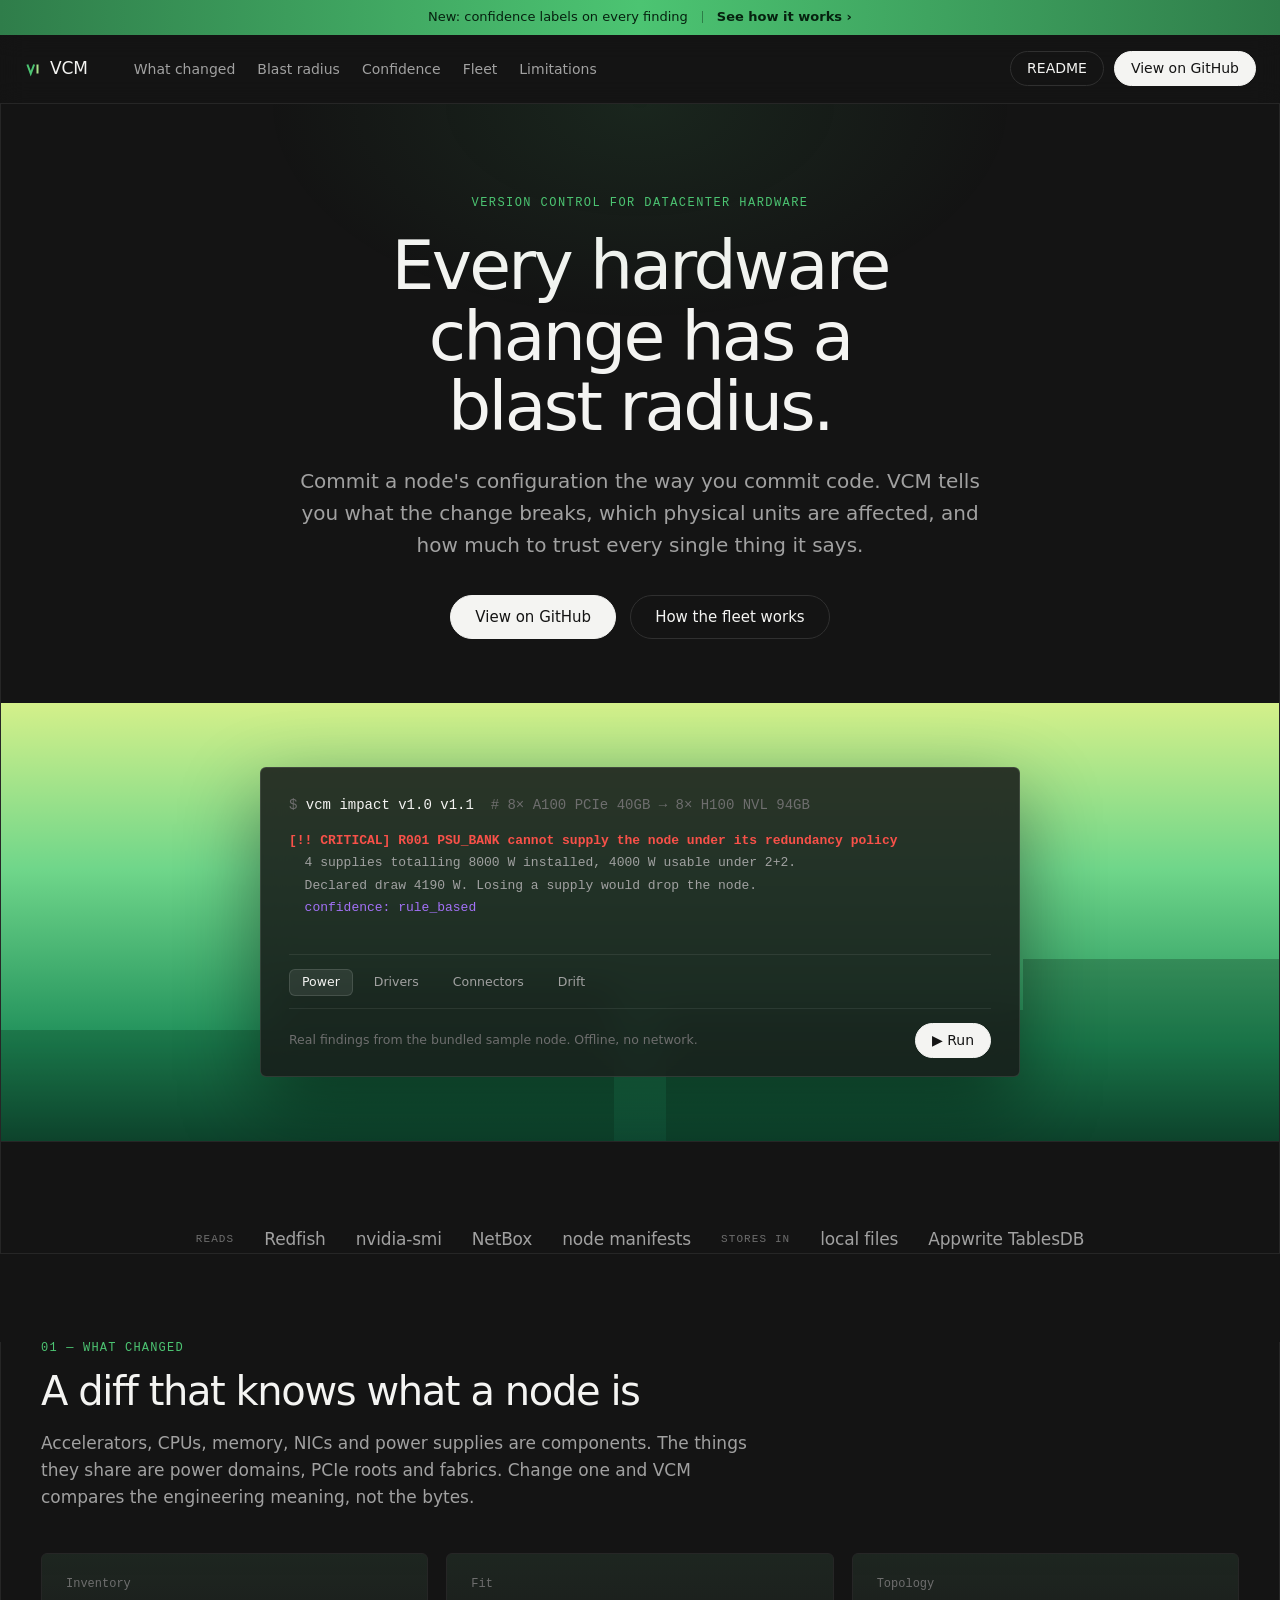
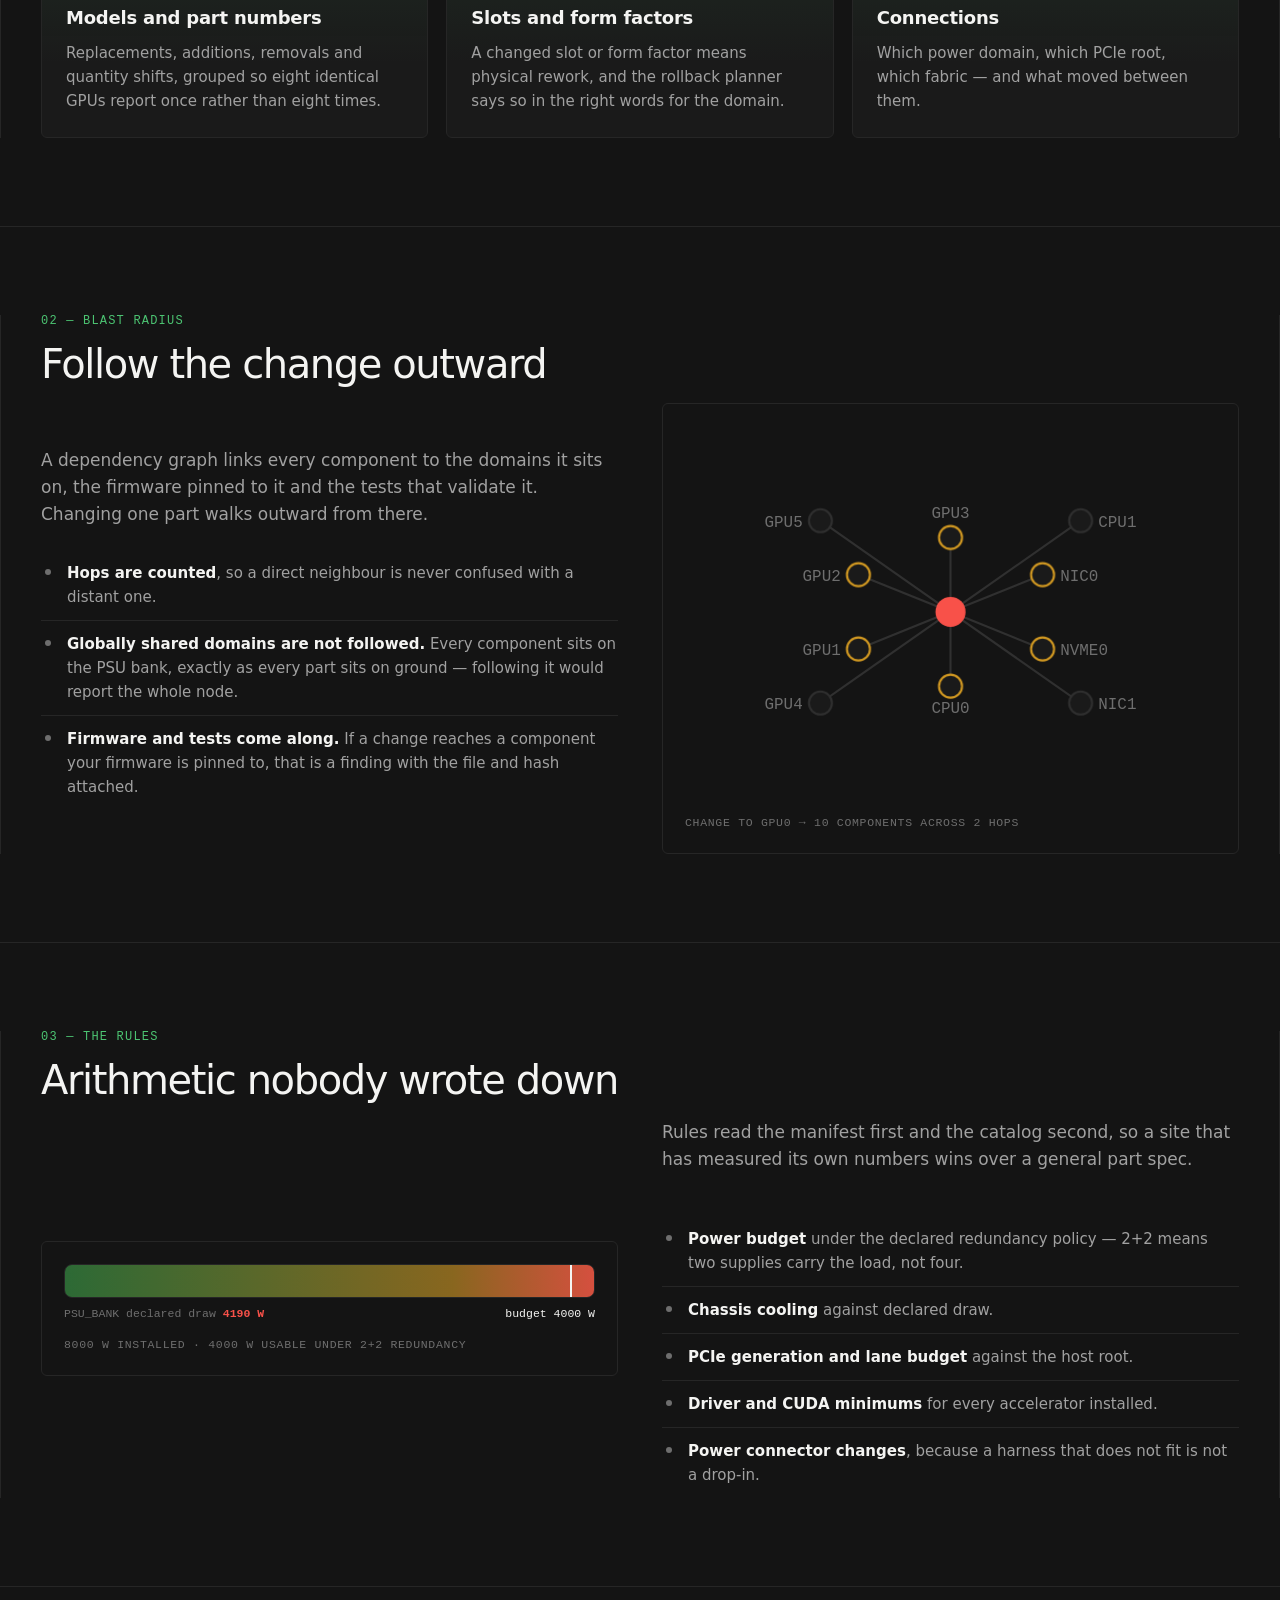
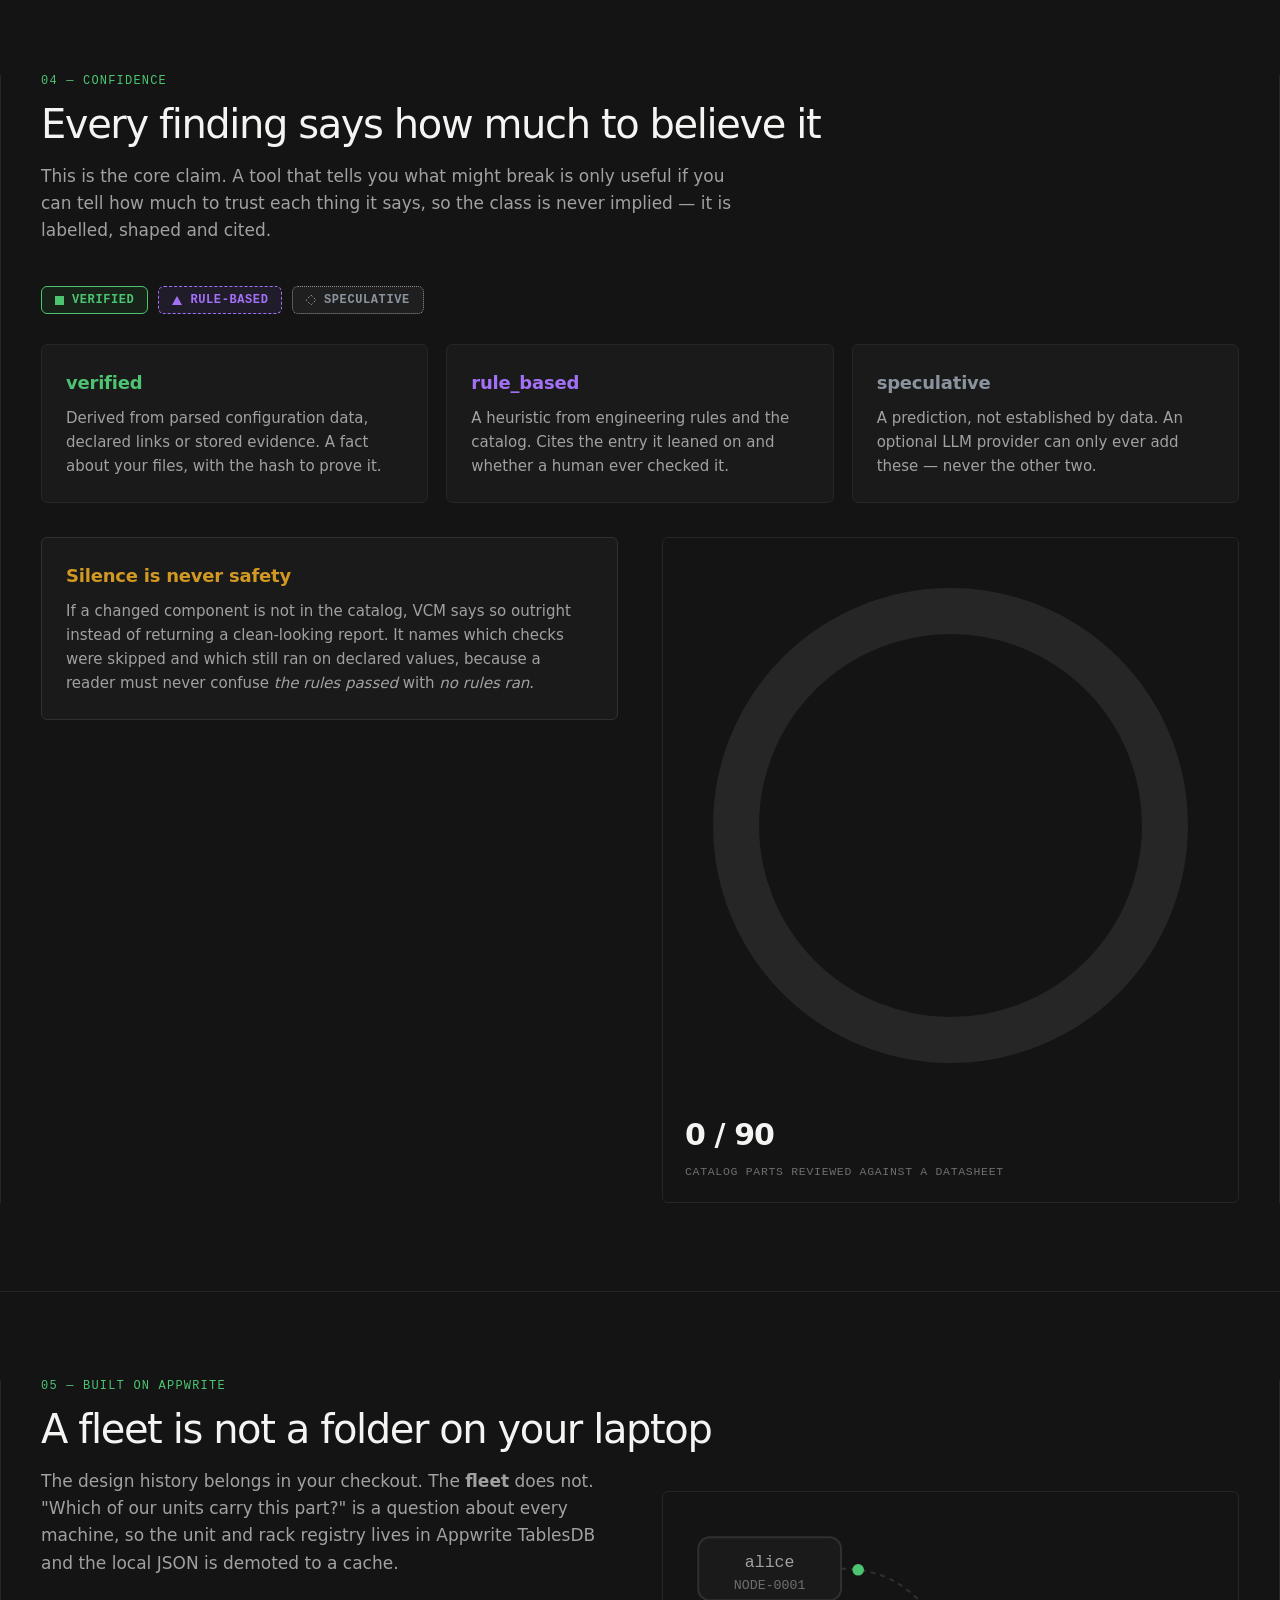
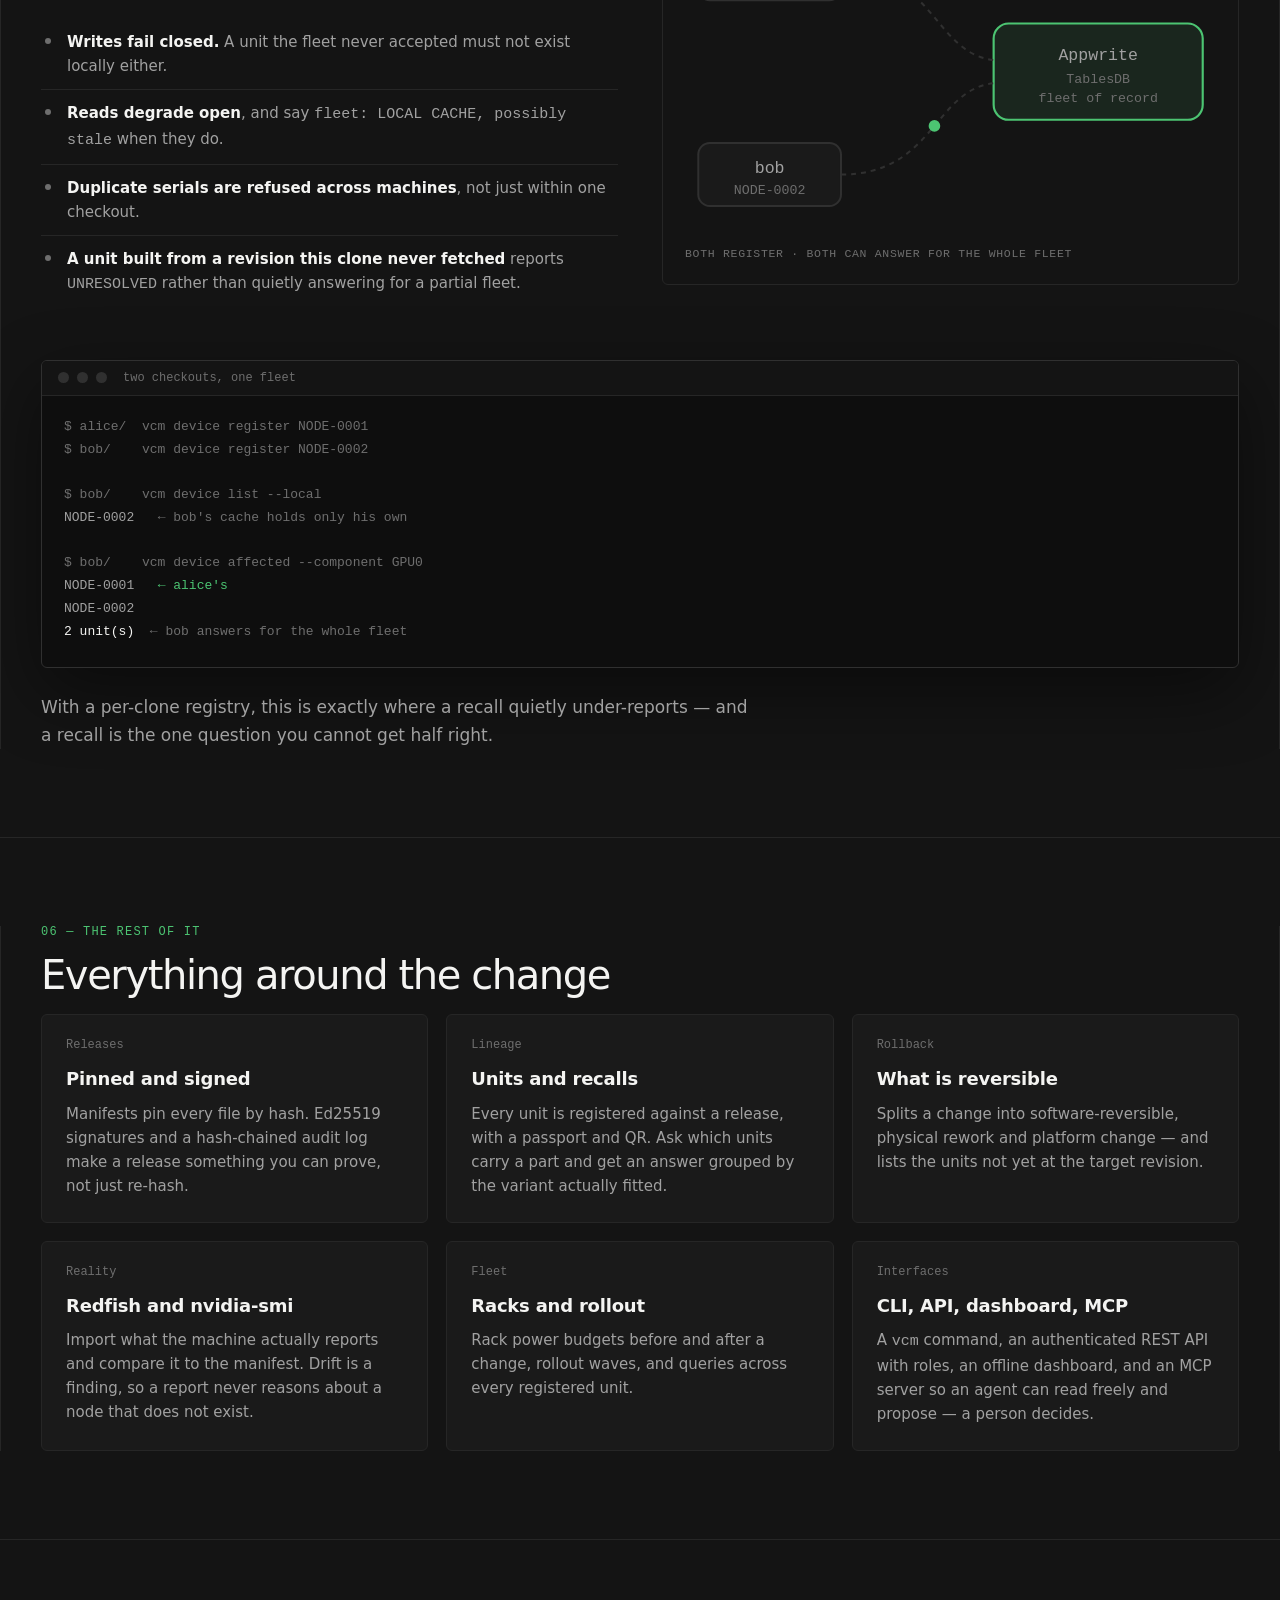
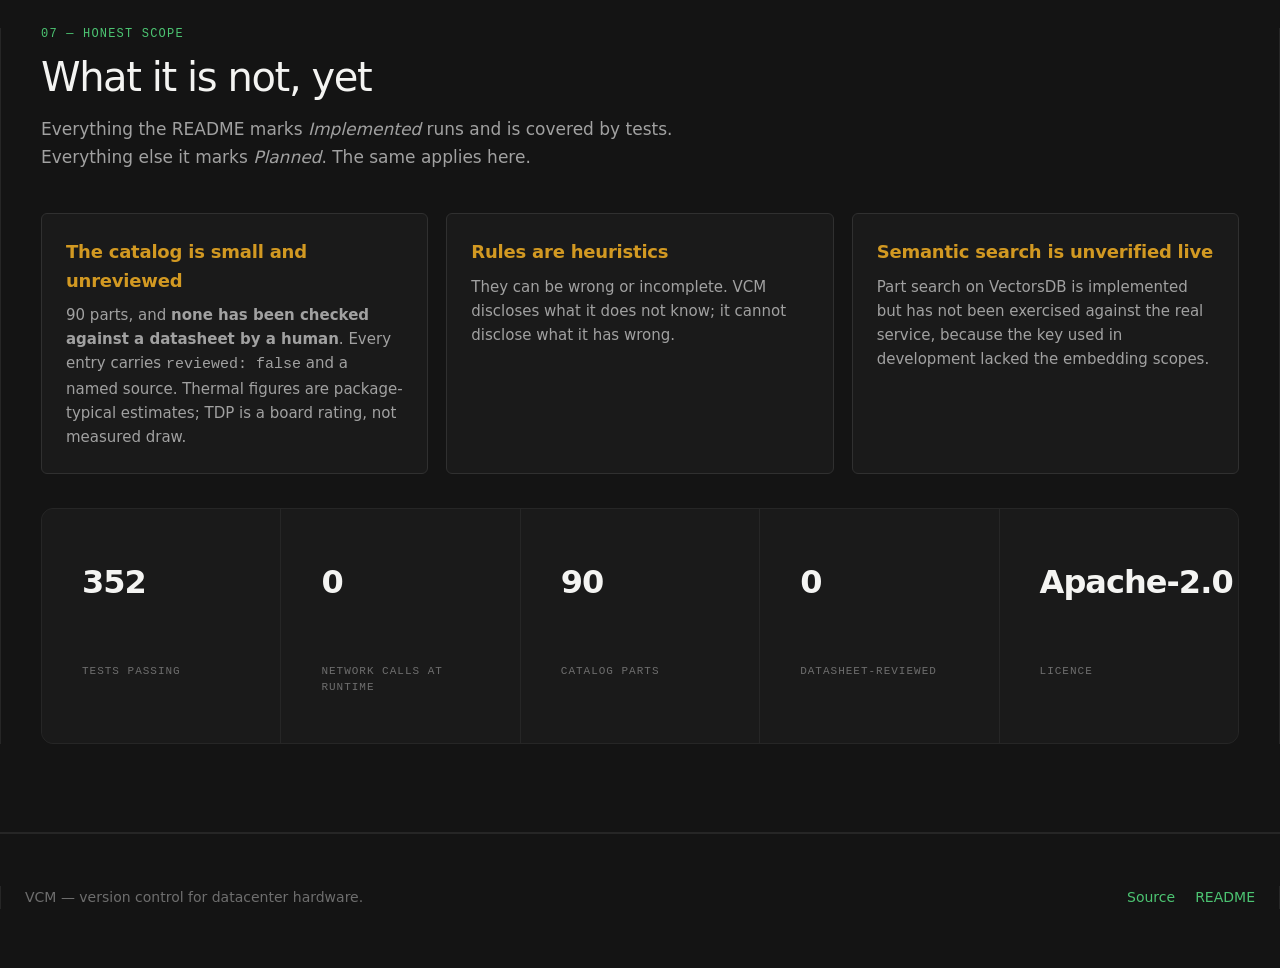
==== site/index.html @ 11690f5f "Restyle landing page: dark framed layout, green stage, interactive findings card Co-Authored-By: Cla" ====
<!doctype html>
<html lang="en">
<head>
<meta charset="utf-8">
<meta name="viewport" content="width=device-width, initial-scale=1">
<title>VCM &mdash; version control for datacenter hardware</title>
<meta name="description" content="Commit a node's configuration, see what a change breaks, and trace which physical units are affected. Every finding says how much to trust it.">
<link rel="icon" href="data:image/svg+xml,%3Csvg xmlns='http://www.w3.org/2000/svg' viewBox='0 0 16 16'%3E%3Crect width='16' height='16' rx='3' fill='%23141414'/%3E%3Cpath d='M3 4l3 8 3-8' stroke='%234cc472' stroke-width='1.6' fill='none'/%3E%3Cpath d='M11 4v8' stroke='%23a8e08a' stroke-width='1.6'/%3E%3C/svg%3E">
<link rel="stylesheet" href="style.css">
</head>
<body>
<a class="skip" href="#main">Skip to content</a>

<div class="announce"><span>New: confidence labels on every finding</span><i></i><a href="#trust">See how it works &rsaquo;</a></div>
<header class="site">
  <div class="wrap">
    <a class="logo" href="#top"><svg width="18" height="18" viewBox="0 0 16 16" aria-hidden="true"><path d="M3 4l3 8 3-8" stroke="#4cc472" stroke-width="1.8" fill="none"/><path d="M12 4v8" stroke="#a8e08a" stroke-width="1.8"/></svg> VCM</a>
    <nav>
      <a href="#change">What changed</a>
      <a href="#blast">Blast radius</a>
      <a href="#trust">Confidence</a>
      <a href="#fleet">Fleet</a>
      <a href="#limits">Limitations</a>
    </nav>
    <div class="navcta">
      <a class="pill" href="https://github.com/solomonwilsonr/-vcm-hardware#readme">README</a>
      <a class="pill solid" href="https://github.com/solomonwilsonr/-vcm-hardware">View on GitHub</a>
    </div>
  </div>
</header>

<main id="main">

<div class="hero" id="top">
  <div class="wrap frame">
    <span class="eyebrow rise">Version control for datacenter hardware</span>
    <h1 class="rise" style="--d:70ms">Every hardware change has a blast&nbsp;radius.</h1>
    <p class="lede rise" style="--d:140ms">
      Commit a node's configuration the way you commit code. VCM tells you what the change breaks,
      which physical units are affected, and how much to trust every single thing it says.
    </p>
    <div class="cta rise" style="--d:210ms">
      <a class="pill solid big" href="https://github.com/solomonwilsonr/-vcm-hardware">View on GitHub</a>
      <a class="pill big" href="#fleet">How the fleet works</a>
    </div>

    <div class="stage rise" style="--d:280ms">
      <div class="bands" aria-hidden="true"><i></i><i></i><i></i><i></i></div>
      <div class="demo" id="demo">
        <div class="demo-cmd"><span class="dim">$</span> vcm impact v1.0 v1.1
          <span class="dim"> &nbsp;# 8&times; A100 PCIe 40GB &rarr; 8&times; H100 NVL 94GB</span></div>
        <div class="demo-out" id="demo-out" aria-live="polite"></div>
        <div class="demo-chips" role="tablist" aria-label="Findings from the same change">
          <button class="chipb on" role="tab" data-k="power">Power</button>
          <button class="chipb" role="tab" data-k="driver">Drivers</button>
          <button class="chipb" role="tab" data-k="conn">Connectors</button>
          <button class="chipb" role="tab" data-k="drift">Drift</button>
        </div>
        <div class="demo-foot">
          <span class="demo-note">Real findings from the bundled sample node. Offline, no network.</span>
          <button class="pill solid" id="demo-run" type="button">&#9654; Run</button>
        </div>
      </div>
    </div>
  </div>
  <div class="wrap frame strip">
    <span>Reads</span><b>Redfish</b><b>nvidia-smi</b><b>NetBox</b><b>node manifests</b>
    <span>Stores in</span><b>local files</b><b>Appwrite TablesDB</b>
  </div>
</div>

<section id="change">
  <div class="wrap">
    <div class="label" data-reveal>01 &mdash; What changed</div>
    <h2 data-reveal style="--d:60ms">A diff that knows what a node is</h2>
    <p class="sub" data-reveal style="--d:110ms">
      Accelerators, CPUs, memory, NICs and power supplies are components. The things they share are
      power domains, PCIe roots and fabrics. Change one and VCM compares the engineering meaning,
      not the bytes.
    </p>
    <div class="cards" data-stagger="80">
      <div class="card lit"><div class="n">Inventory</div><h3>Models and part numbers</h3>
        <p>Replacements, additions, removals and quantity shifts, grouped so eight identical GPUs
           report once rather than eight times.</p></div>
      <div class="card lit"><div class="n">Fit</div><h3>Slots and form factors</h3>
        <p>A changed slot or form factor means physical rework, and the rollback planner says so in
           the right words for the domain.</p></div>
      <div class="card lit"><div class="n">Topology</div><h3>Connections</h3>
        <p>Which power domain, which PCIe root, which fabric &mdash; and what moved between them.</p></div>
    </div>
  </div>
</section>

<section id="blast">
  <div class="wrap">
    <div class="label" data-reveal>02 &mdash; Blast radius</div>
    <h2 data-reveal style="--d:60ms">Follow the change outward</h2>
    <div class="split">
      <div>
        <p class="sub" data-reveal style="--d:110ms; margin-bottom:22px">
          A dependency graph links every component to the domains it sits on, the firmware pinned to
          it and the tests that validate it. Changing one part walks outward from there.
        </p>
        <ul class="plain" data-reveal style="--d:160ms">
          <li><b>Hops are counted</b>, so a direct neighbour is never confused with a distant one.</li>
          <li><b>Globally shared domains are not followed.</b> Every component sits on the PSU bank,
              exactly as every part sits on ground &mdash; following it would report the whole node.</li>
          <li><b>Firmware and tests come along.</b> If a change reaches a component your firmware is
              pinned to, that is a finding with the file and hash attached.</li>
        </ul>
      </div>
      <div class="fig">
        <svg class="blast" viewBox="0 0 300 210" role="img"
             aria-label="A change to GPU0 propagating outward to ten connected components across two hops.">
          <circle class="ring" cx="150.0" cy="105.0" r="10" fill="none" stroke="#f85149" stroke-width="1"/>
                    <line class="edge" style="--i:0" x1="150.0" y1="105.0" x2="150.0" y2="147.0"/>
          <line class="edge" style="--i:1" x1="150.0" y1="105.0" x2="98.0" y2="126.0"/>
          <line class="edge" style="--i:2" x1="150.0" y1="105.0" x2="98.0" y2="84.0"/>
          <line class="edge" style="--i:3" x1="150.0" y1="105.0" x2="150.0" y2="63.0"/>
          <line class="edge" style="--i:4" x1="150.0" y1="105.0" x2="202.0" y2="84.0"/>
          <line class="edge" style="--i:5" x1="150.0" y1="105.0" x2="202.0" y2="126.0"/>
          <line class="edge" style="--i:6" x1="150.0" y1="105.0" x2="76.5" y2="156.5"/>
          <line class="edge" style="--i:7" x1="150.0" y1="105.0" x2="76.5" y2="53.5"/>
          <line class="edge" style="--i:8" x1="150.0" y1="105.0" x2="223.5" y2="53.5"/>
          <line class="edge" style="--i:9" x1="150.0" y1="105.0" x2="223.5" y2="156.5"/>
                    <circle class="nd hit" style="--i:0" cx="150.0" cy="147.0" r="6.5"/>
          <circle class="nd hit" style="--i:1" cx="98.0" cy="126.0" r="6.5"/>
          <circle class="nd hit" style="--i:2" cx="98.0" cy="84.0" r="6.5"/>
          <circle class="nd hit" style="--i:3" cx="150.0" cy="63.0" r="6.5"/>
          <circle class="nd hit" style="--i:4" cx="202.0" cy="84.0" r="6.5"/>
          <circle class="nd hit" style="--i:5" cx="202.0" cy="126.0" r="6.5"/>
          <circle class="nd" style="--i:6" cx="76.5" cy="156.5" r="6.5"/>
          <circle class="nd" style="--i:7" cx="76.5" cy="53.5" r="6.5"/>
          <circle class="nd" style="--i:8" cx="223.5" cy="53.5" r="6.5"/>
          <circle class="nd" style="--i:9" cx="223.5" cy="156.5" r="6.5"/>
          <circle class="core" cx="150.0" cy="105.0" r="8.5"/>
                    <text style="--i:0" x="150.0" y="162.0" text-anchor="middle">CPU0</text>
          <text style="--i:1" x="88.0" y="129.4" text-anchor="end">GPU1</text>
          <text style="--i:2" x="88.0" y="87.4" text-anchor="end">GPU2</text>
          <text style="--i:3" x="150.0" y="52.0" text-anchor="middle">GPU3</text>
          <text style="--i:4" x="212.0" y="87.4" text-anchor="start">NIC0</text>
          <text style="--i:5" x="212.0" y="129.4" text-anchor="start">NVME0</text>
          <text style="--i:6" x="66.5" y="159.9" text-anchor="end">GPU4</text>
          <text style="--i:7" x="66.5" y="56.9" text-anchor="end">GPU5</text>
          <text style="--i:8" x="233.5" y="56.9" text-anchor="start">CPU1</text>
          <text style="--i:9" x="233.5" y="159.9" text-anchor="start">NIC1</text>
        </svg>
        <div class="cap">change to GPU0 &rarr; 10 components across 2 hops</div>
      </div>
    </div>
  </div>
</section>

<section id="rules">
  <div class="wrap">
    <div class="label" data-reveal>03 &mdash; The rules</div>
    <h2 data-reveal style="--d:60ms">Arithmetic nobody wrote down</h2>
    <div class="split">
      <div class="fig">
        <div class="meter" style="--w:104.75%; --limit:95.4%"><div class="fill"></div><div class="limit"></div></div>
        <div class="meterrow">
          <span>PSU_BANK declared draw <b>4190 W</b></span>
          <span class="lim">budget 4000 W</span>
        </div>
        <div class="cap">8000 W installed &middot; 4000 W usable under 2+2 redundancy</div>
      </div>
      <div>
        <p class="sub" data-reveal style="--d:110ms">
          Rules read the manifest first and the catalog second, so a site that has measured its own
          numbers wins over a general part spec.
        </p>
        <ul class="plain" data-reveal style="--d:160ms">
          <li><b>Power budget</b> under the declared redundancy policy &mdash; 2+2 means two supplies
              carry the load, not four.</li>
          <li><b>Chassis cooling</b> against declared draw.</li>
          <li><b>PCIe generation and lane budget</b> against the host root.</li>
          <li><b>Driver and CUDA minimums</b> for every accelerator installed.</li>
          <li><b>Power connector changes</b>, because a harness that does not fit is not a drop-in.</li>
        </ul>
      </div>
    </div>
  </div>
</section>

<section id="trust">
  <div class="wrap">
    <div class="label" data-reveal>04 &mdash; Confidence</div>
    <h2 data-reveal style="--d:60ms">Every finding says how much to believe it</h2>
    <p class="sub" data-reveal style="--d:110ms">
      This is the core claim. A tool that tells you what might break is only useful if you can tell
      how much to trust each thing it says, so the class is never implied &mdash; it is labelled,
      shaped and cited.
    </p>
    <div class="chips" data-stagger="110">
      <span class="chip v"><svg width="9" height="9" aria-hidden="true"><rect width="9" height="9" fill="currentColor"/></svg> VERIFIED</span>
      <span class="chip r"><svg width="10" height="9" aria-hidden="true"><polygon points="5,0 10,9 0,9" fill="currentColor"/></svg> RULE-BASED</span>
      <span class="chip s"><svg width="10" height="10" aria-hidden="true"><polygon points="5,0 10,5 5,10 0,5" fill="none" stroke="currentColor" stroke-dasharray="2 2"/></svg> SPECULATIVE</span>
    </div>
    <div class="cards" style="margin-top:30px" data-stagger="90">
      <div class="card"><h3 style="color:var(--verified)">verified</h3>
        <p>Derived from parsed configuration data, declared links or stored evidence. A fact about
           your files, with the hash to prove it.</p></div>
      <div class="card"><h3 style="color:var(--rule)">rule_based</h3>
        <p>A heuristic from engineering rules and the catalog. Cites the entry it leaned on and
           whether a human ever checked it.</p></div>
      <div class="card"><h3 style="color:var(--spec)">speculative</h3>
        <p>A prediction, not established by data. An optional LLM provider can only ever add these
           &mdash; never the other two.</p></div>
    </div>
    <div class="split" style="margin-top:34px; align-items:start">
      <div class="card honest">
        <h3>Silence is never safety</h3>
        <p>If a changed component is not in the catalog, VCM says so outright instead of returning a
           clean-looking report. It names which checks were skipped and which still ran on declared
           values, because a reader must never confuse <em>the rules passed</em> with
           <em>no rules ran</em>.</p>
      </div>
      <div class="fig">
        <div class="ring-wrap">
          <svg class="ring-svg" data-pct="0" width="104" height="104" viewBox="0 0 104 104" role="img"
               aria-label="Zero of ninety catalog parts have been reviewed against a datasheet.">
            <circle class="track" cx="52" cy="52" r="42" fill="none" stroke-width="9"/>
            <circle class="val" cx="52" cy="52" r="42" fill="none" stroke-width="9"
                    stroke-dasharray="263.9" stroke-dashoffset="263.9"
                    transform="rotate(-90 52 52)"/>
          </svg>
          <div>
            <div style="font-size:30px;font-weight:600;letter-spacing:-0.03em">
              <span class="counter" data-count="0">0</span> / <span class="counter" data-count="90">90</span>
            </div>
            <div class="cap" style="margin-top:4px">catalog parts reviewed against a datasheet</div>
          </div>
        </div>
      </div>
    </div>
  </div>
</section>

<section id="fleet">
  <div class="wrap">
    <div class="label" data-reveal>05 &mdash; Built on Appwrite</div>
    <h2 data-reveal style="--d:60ms">A fleet is not a folder on your laptop</h2>
    <div class="split">
      <div>
        <p class="sub" data-reveal style="--d:110ms">
          The design history belongs in your checkout. The <b>fleet</b> does not. "Which of our units
          carry this part?" is a question about every machine, so the unit and rack registry lives in
          Appwrite TablesDB and the local JSON is demoted to a cache.
        </p>
        <ul class="plain" data-reveal style="--d:160ms">
          <li><b>Writes fail closed.</b> A unit the fleet never accepted must not exist locally either.</li>
          <li><b>Reads degrade open</b>, and say <code>fleet: LOCAL CACHE, possibly stale</code> when they do.</li>
          <li><b>Duplicate serials are refused across machines</b>, not just within one checkout.</li>
          <li><b>A unit built from a revision this clone never fetched</b> reports <code>UNRESOLVED</code>
              rather than quietly answering for a partial fleet.</li>
        </ul>
      </div>
      <div class="fig">
        <svg class="sync" viewBox="0 0 320 190" role="img"
             aria-label="Two checkouts registering units into one shared Appwrite store, which both then read.">
          <rect class="box" x="8" y="14" width="86" height="38" rx="7"/>
          <text x="51" y="32" text-anchor="middle">alice</text>
          <text class="lbl" x="51" y="45" text-anchor="middle">NODE-0001</text>
          <rect class="box" x="8" y="138" width="86" height="38" rx="7"/>
          <text x="51" y="156" text-anchor="middle">bob</text>
          <text class="lbl" x="51" y="169" text-anchor="middle">NODE-0002</text>
          <rect class="db" x="186" y="66" width="126" height="58" rx="9"/>
          <text x="249" y="88" text-anchor="middle">Appwrite</text>
          <text class="lbl" x="249" y="102" text-anchor="middle">TablesDB</text>
          <text class="lbl" x="249" y="113" text-anchor="middle">fleet of record</text>
          <path class="wire" d="M94 33 C 150 33, 150 84, 186 88"/>
          <path class="wire" d="M94 157 C 150 157, 150 106, 186 102"/>
          <circle class="pkt" r="3.5">
            <animateMotion dur="3.4s" repeatCount="indefinite" path="M94 33 C 150 33, 150 84, 186 88"/>
          </circle>
          <circle class="pkt b" r="3.5">
            <animateMotion dur="3.4s" begin="1.7s" repeatCount="indefinite" path="M94 157 C 150 157, 150 106, 186 102"/>
          </circle>
        </svg>
        <div class="cap">both register &middot; both can answer for the whole fleet</div>
      </div>
    </div>
    <div class="term ">
      <div class="bar"><i></i><i></i><i></i><span>two checkouts, one fleet</span></div>
<pre><span class="ln"><span class="dim">$ alice/  vcm device register NODE-0001</span></span>
<span class="ln"><span class="dim">$ bob/    vcm device register NODE-0002</span></span>
<span class="ln"></span>
<span class="ln"><span class="dim">$ bob/    vcm device list --local</span></span>
<span class="ln">NODE-0002   <span class="dim">&larr; bob's cache holds only his own</span></span>
<span class="ln"></span>
<span class="ln"><span class="dim">$ bob/    vcm device affected --component GPU0</span></span>
<span class="ln">NODE-0001   <span class="p">&larr; alice's</span></span>
<span class="ln">NODE-0002</span>
<span class="ln"><span class="hi">2 unit(s)</span>  <span class="dim">&larr; bob answers for the whole fleet</span></span></pre>
    </div>
    <p class="sub" style="margin:26px 0 0" data-reveal>
      With a per-clone registry, this is exactly where a recall quietly under-reports &mdash; and a
      recall is the one question you cannot get half right.
    </p>
  </div>
</section>

<section id="more">
  <div class="wrap">
    <div class="label" data-reveal>06 &mdash; The rest of it</div>
    <h2 data-reveal style="--d:60ms">Everything around the change</h2>
    <div class="cards" data-stagger="70">
      <div class="card"><div class="n">Releases</div><h3>Pinned and signed</h3>
        <p>Manifests pin every file by hash. Ed25519 signatures and a hash-chained audit log make a
           release something you can prove, not just re-hash.</p></div>
      <div class="card"><div class="n">Lineage</div><h3>Units and recalls</h3>
        <p>Every unit is registered against a release, with a passport and QR. Ask which units carry
           a part and get an answer grouped by the variant actually fitted.</p></div>
      <div class="card"><div class="n">Rollback</div><h3>What is reversible</h3>
        <p>Splits a change into software-reversible, physical rework and platform change &mdash; and
           lists the units not yet at the target revision.</p></div>
      <div class="card"><div class="n">Reality</div><h3>Redfish and nvidia-smi</h3>
        <p>Import what the machine actually reports and compare it to the manifest. Drift is a
           finding, so a report never reasons about a node that does not exist.</p></div>
      <div class="card"><div class="n">Fleet</div><h3>Racks and rollout</h3>
        <p>Rack power budgets before and after a change, rollout waves, and queries across every
           registered unit.</p></div>
      <div class="card"><div class="n">Interfaces</div><h3>CLI, API, dashboard, MCP</h3>
        <p>A <code>vcm</code> command, an authenticated REST API with roles, an offline dashboard,
           and an MCP server so an agent can read freely and propose &mdash; a person decides.</p></div>
    </div>
  </div>
</section>

<section id="limits">
  <div class="wrap">
    <div class="label" data-reveal>07 &mdash; Honest scope</div>
    <h2 data-reveal style="--d:60ms">What it is not, yet</h2>
    <p class="sub" data-reveal style="--d:110ms">
      Everything the README marks <em>Implemented</em> runs and is covered by tests. Everything else
      it marks <em>Planned</em>. The same applies here.
    </p>
    <div class="cards" data-stagger="80">
      <div class="card honest"><h3>The catalog is small and unreviewed</h3>
        <p>90 parts, and <b>none has been checked against a datasheet by a human</b>. Every entry
           carries <code>reviewed: false</code> and a named source. Thermal figures are
           package-typical estimates; TDP is a board rating, not measured draw.</p></div>
      <div class="card honest"><h3>Rules are heuristics</h3>
        <p>They can be wrong or incomplete. VCM discloses what it does not know; it cannot disclose
           what it has wrong.</p></div>
      <div class="card honest"><h3>Semantic search is unverified live</h3>
        <p>Part search on VectorsDB is implemented but has not been exercised against the real
           service, because the key used in development lacked the embedding scopes.</p></div>
    </div>
    <div class="stats" style="margin-top:34px" data-reveal>
      <div><div class="n counter" data-count="352">352</div><div class="l">tests passing</div></div>
      <div><div class="n counter" data-count="0">0</div><div class="l">network calls at runtime</div></div>
      <div><div class="n counter" data-count="90">90</div><div class="l">catalog parts</div></div>
      <div><div class="n counter" data-count="0">0</div><div class="l">datasheet-reviewed</div></div>
      <div><div class="n">Apache&#8209;2.0</div><div class="l">licence</div></div>
    </div>
  </div>
</section>

</main>

<footer class="site">
  <div class="wrap">
    <span>VCM &mdash; version control for datacenter hardware.</span>
    <nav>
      <a href="https://github.com/solomonwilsonr/-vcm-hardware">Source</a>
      <a href="https://github.com/solomonwilsonr/-vcm-hardware#readme">README</a>
    </nav>
  </div>
</footer>

<script src="motion.js"></script>
<script src="demo.js"></script>
</body>
</html>
---- site/style.css ----
/* VCM landing page. Self-contained: no external fonts, scripts or images, matching the
   project's no-network rule. Dark-first, with a light mode for prefers-color-scheme. */

:root {
  color-scheme: dark;
  --bg: #141414;
  --bg-2: #0e0e0e;
  --surface: #1a1a1a;
  --surface-2: #141414;
  --line: #303030;
  --line-soft: #262626;
  --fg: #f4f4f2;
  --fg-dim: #a1a1a1;
  --fg-faint: #6e6e6e;
  --brand: #4cc472;
  --go: #f4f4f2;
  --go-hover: #ffffff;
  --verified: #4cc472;
  --rule: #a371f7;
  --spec: #8b949e;
  --crit: #f85149;
  --warn: #d29922;
  --mono: ui-monospace, SFMono-Regular, "SF Mono", Menlo, Consolas, monospace;
  --sans: -apple-system, BlinkMacSystemFont, "Segoe UI", system-ui, Helvetica, Arial, sans-serif;
  --wrap: 1280px;
}

* { box-sizing: border-box; }
html { scroll-behavior: smooth; }
@media (prefers-reduced-motion: reduce) { html { scroll-behavior: auto; } }

body {
  margin: 0;
  background: var(--bg);
  color: var(--fg);
  font-family: var(--sans);
  font-size: 16px;
  line-height: 1.6;
  -webkit-font-smoothing: antialiased;
}
a { color: var(--brand); text-decoration: none; }
a:hover { text-decoration: underline; }
:focus-visible { outline: 2px solid var(--brand); outline-offset: 3px; border-radius: 4px; }

.wrap { max-width: var(--wrap); margin: 0 auto; padding: 0 24px; }
.skip {
  position: absolute; left: -9999px; top: 0; background: var(--surface);
  padding: 10px 16px; border: 1px solid var(--line); border-radius: 6px; z-index: 10;
}
.skip:focus { left: 16px; top: 16px; }

/* ----------------------------------------------------------------- header */

header.site {
  position: sticky; top: 0; z-index: 5;
  background: rgba(20, 20, 20, 0.85);
  backdrop-filter: blur(12px);
  border-bottom: 1px solid var(--line-soft);
}
header.site .wrap { display: flex; align-items: center; gap: 24px; height: 62px; }
.logo { font-weight: 700; font-size: 17px; letter-spacing: -0.01em; color: var(--fg); }
.logo:hover { text-decoration: none; }
header.site nav { display: flex; gap: 20px; margin-left: auto; flex-wrap: wrap; }
header.site nav a { color: var(--fg-dim); font-size: 14px; font-weight: 500; }
header.site nav a:hover { color: var(--fg); text-decoration: none; }

/* ------------------------------------------------------------------- hero */

.hero { position: relative; overflow: hidden; border-bottom: 1px solid var(--line-soft); }
.hero::before {
  content: ""; position: absolute; inset: -40% 0 auto 0; height: 820px;
  background:
    radial-gradient(760px 420px at 18% 0%, rgba(76, 196, 114, 0.16), transparent 70%),
    radial-gradient(620px 380px at 82% 12%, rgba(168, 224, 138, 0.08), transparent 70%);
  pointer-events: none;
}
.hero .wrap { position: relative; padding-top: 92px; padding-bottom: 76px; }
.eyebrow {
  display: inline-flex; align-items: center; gap: 8px;
  font: 500 12px/1 var(--mono); letter-spacing: 0.06em; text-transform: uppercase;
  color: var(--fg-dim); border: 1px solid var(--line);
  padding: 7px 12px; border-radius: 999px; margin-bottom: 26px;
}
.eyebrow .dot { width: 7px; height: 7px; border-radius: 50%; background: var(--verified); }
h1 {
  margin: 0 0 22px;
  font-size: clamp(38px, 6.2vw, 68px);
  line-height: 1.04;
  letter-spacing: -0.035em;
  font-weight: 400;
  max-width: 18ch;
}
h1 .accent {
  background: linear-gradient(94deg, #4cc472, #a8e08a);
  -webkit-background-clip: text; background-clip: text; color: transparent;
}
.lede { font-size: clamp(17px, 2vw, 20px); color: var(--fg-dim); max-width: 62ch; margin: 0 0 34px; }
.cta { display: flex; gap: 14px; flex-wrap: wrap; align-items: center; }
.btn {
  display: inline-block; padding: 12px 22px; border-radius: 8px; font-size: 15px;
  font-weight: 600; border: 1px solid transparent;
}
.btn:hover { text-decoration: none; }
.btn.primary { background: var(--go); color: #fff; border-color: rgba(255,255,255,0.1); }
.btn.primary:hover { background: var(--go-hover); }
.btn.ghost { border-color: var(--line); color: var(--fg); background: var(--surface); }
.btn.ghost:hover { border-color: var(--fg-faint); }
.cta .note { color: var(--fg-faint); font: 400 13px/1.5 var(--mono); }

/* --------------------------------------------------------------- terminal */

.term {
  margin-top: 52px; border: 1px solid var(--line); border-radius: 12px;
  background: var(--bg-2); overflow: hidden;
  box-shadow: 0 24px 70px rgba(0, 0, 0, 0.45);
}
.term .bar {
  display: flex; align-items: center; gap: 8px; padding: 11px 16px;
  border-bottom: 1px solid var(--line-soft); background: var(--surface-2);
}
.term .bar i { width: 11px; height: 11px; border-radius: 50%; background: var(--line); }
.term .bar span { margin-left: 8px; font: 500 12px/1 var(--mono); color: var(--fg-faint); }
.term pre {
  margin: 0; padding: 20px 22px 24px; overflow-x: auto;
  font: 400 13px/1.75 var(--mono); color: var(--fg-dim);
}
.term .p { color: var(--verified); }
.term .c { color: var(--crit); font-weight: 600; }
.term .w { color: var(--warn); }
.term .v { color: var(--verified); }
.term .r { color: var(--rule); }
.term .s { color: var(--spec); }
.term .hi { color: var(--fg); }
.term .dim { color: var(--fg-faint); }

/* --------------------------------------------------------------- sections */

section { padding: 88px 0; border-bottom: 1px solid var(--line-soft); }
.label {
  font: 500 12px/1 var(--mono); letter-spacing: 0.1em; text-transform: uppercase;
  color: var(--fg-faint); margin-bottom: 14px;
}
h2 { font-size: clamp(27px, 3.4vw, 40px); line-height: 1.15; letter-spacing: -0.028em; margin: 0 0 16px; }
h3 { font-size: 18px; letter-spacing: -0.012em; margin: 0 0 8px; }
.sub { color: var(--fg-dim); max-width: 66ch; margin: 0 0 42px; font-size: 17px; }

.cards { display: grid; gap: 18px; grid-template-columns: repeat(auto-fit, minmax(290px, 1fr)); }
.card {
  background: var(--surface); border: 1px solid var(--line-soft);
  border-radius: 12px; padding: 24px;
}
.card .n { font: 500 12px/1 var(--mono); color: var(--fg-faint); margin-bottom: 14px; }
.card p { color: var(--fg-dim); margin: 0; font-size: 15px; }
.card.lit { background: linear-gradient(180deg, rgba(76,196,114,0.07), transparent 60%), var(--surface); }

.split { display: grid; gap: 44px; grid-template-columns: 1fr 1fr; align-items: center; }
@media (max-width: 900px) { .split { grid-template-columns: 1fr; } }

/* confidence chips mirror the product's own encoding: colour plus shape plus label */
.chips { display: flex; gap: 10px; flex-wrap: wrap; margin: 22px 0 0; }
.chip {
  display: inline-flex; align-items: center; gap: 8px; padding: 7px 13px;
  font: 600 12px/1 var(--mono); letter-spacing: 0.05em; border-radius: 6px;
}
.chip svg { flex: none; }
.chip.v { color: var(--verified); border: 1px solid var(--verified); background: rgba(63,185,80,0.09); }
.chip.r { color: var(--rule); border: 1px dashed var(--rule); background: rgba(163,113,247,0.09); }
.chip.s { color: var(--spec); border: 1px dotted var(--spec); background: rgba(139,148,158,0.09); }

.stats { display: grid; gap: 1px; background: var(--line-soft); border: 1px solid var(--line-soft);
         border-radius: 12px; overflow: hidden; grid-template-columns: repeat(auto-fit, minmax(150px, 1fr)); }
.stats div { background: var(--surface); padding: 24px 20px; }
.stats .n { font-size: 32px; font-weight: 600; letter-spacing: -0.03em; }
.stats .l { font: 500 11px/1.4 var(--mono); letter-spacing: 0.09em; text-transform: uppercase;
            color: var(--fg-faint); margin-top: 8px; }

ul.plain { list-style: none; padding: 0; margin: 0; }
ul.plain li { color: var(--fg-dim); padding: 11px 0 11px 26px; position: relative;
              border-bottom: 1px solid var(--line-soft); font-size: 15px; }
ul.plain li:last-child { border-bottom: 0; }
ul.plain li::before { content: ""; position: absolute; left: 4px; top: 19px;
                      width: 6px; height: 6px; border-radius: 50%; background: var(--fg-faint); }
ul.plain li b { color: var(--fg); font-weight: 600; }

.honest { border-color: var(--line); background: var(--surface-2); }
.honest h3 { color: var(--warn); }

footer.site { padding: 52px 0 70px; color: var(--fg-faint); font-size: 14px; }
footer.site .wrap { display: flex; gap: 22px; flex-wrap: wrap; align-items: center; }
footer.site nav { display: flex; gap: 20px; margin-left: auto; flex-wrap: wrap; }

@media (max-width: 700px) {
  .hero .wrap { padding-top: 60px; padding-bottom: 54px; }
  section { padding: 62px 0; }
  .term pre { font-size: 11.5px; }
}

/* ============================================================== motion ====
   Principle: the page is correct with no JavaScript at all. Every element's default
   state is its FINAL state, and motion only replays the arrival. If a class never
   lands, a timer never fires or animations are disabled, nothing is hidden and no
   number is wrong -- the page is simply still. */

@keyframes riseIn {
  from { opacity: 0; transform: translateY(18px); }
  to   { opacity: 1; transform: none; }
}

/* Above the fold: pure CSS, no observer, so the hero can never arrive blank. */
.rise { animation: riseIn 0.75s cubic-bezier(0.22, 1, 0.36, 1) both; animation-delay: var(--d, 0ms); }

/* Below the fold: default visible; entering the viewport replays the arrival. */
.js [data-reveal].in { animation: riseIn 0.75s cubic-bezier(0.22, 1, 0.36, 1) both;
                       animation-delay: var(--d, 0ms); }

h1 .accent { background-size: 220% 100%; animation: drift 14s ease-in-out infinite; }
@keyframes drift { 0%, 100% { background-position: 0% 50%; } 50% { background-position: 100% 50%; } }

.hero::after {
  content: ""; position: absolute; inset: 0; pointer-events: none;
  background: radial-gradient(520px 300px at 50% 0%, rgba(76,196,114,0.10), transparent 72%);
  animation: breathe 9s ease-in-out infinite;
}
@keyframes breathe { 0%, 100% { opacity: 0.45; } 50% { opacity: 1; } }

/* Terminal lines are visible by default; `.in` replays them arriving in sequence. */
.js .term.in pre .ln { animation: lineIn 0.42s ease-out both; animation-delay: var(--ld, 0ms); }
@keyframes lineIn { from { opacity: 0; transform: translateX(-6px); } to { opacity: 1; transform: none; } }

.cursor {
  display: inline-block; width: 8px; height: 15px; vertical-align: -2px;
  background: var(--verified); margin-left: 3px; animation: blink 1.05s steps(2, start) infinite;
}
@keyframes blink { 0%, 50% { opacity: 1; } 50.01%, 100% { opacity: 0; } }

/* ---------------------------------------------------------- diagrams ---- */

.fig { border: 1px solid var(--line-soft); border-radius: 12px; background: var(--surface-2);
       padding: 22px; overflow: hidden; }
.fig .cap { font: 500 11.5px/1.5 var(--mono); letter-spacing: 0.06em; text-transform: uppercase;
            color: var(--fg-faint); margin-top: 16px; }
.fig svg { display: block; width: 100%; height: auto; }

/* blast radius -- everything is drawn by default; `.in` replays the propagation */
.blast .edge { stroke: var(--line); stroke-width: 1.2; }
.blast .nd { fill: var(--surface); stroke: var(--line); stroke-width: 1.2; }
.blast .nd.hit { stroke: var(--warn); }
.blast .core { fill: var(--crit); }
.blast text { font: 500 9px var(--mono); fill: var(--fg-faint); }
.blast .ring { opacity: 0; }

.js .blast.in .edge { stroke-dasharray: 130; animation: draw 0.7s ease-out both;
                      animation-delay: calc(var(--i) * 55ms); }
@keyframes draw { from { stroke-dashoffset: 130; } to { stroke-dashoffset: 0; } }
.js .blast.in .nd,
.js .blast.in text { animation: fadeIn 0.45s ease-out both;
                     animation-delay: calc(260ms + var(--i) * 55ms); }
@keyframes fadeIn { from { opacity: 0; } to { opacity: 1; } }
.js .blast.in .ring { animation: ripple 2.8s ease-out 1.1s infinite; }
@keyframes ripple { 0% { r: 10; opacity: 0.5; } 100% { r: 86; opacity: 0; } }

/* power budget -- the bar sits at its true width; `.in` replays the fill */
.meter { height: 34px; border-radius: 8px; background: var(--surface);
         border: 1px solid var(--line-soft); position: relative; overflow: hidden; }
.meter .fill {
  position: absolute; inset: 0 auto 0 0; width: var(--w, 0%);
  background: linear-gradient(90deg, rgba(63,185,80,0.5), rgba(210,153,34,0.6) 70%, rgba(248,81,73,0.9));
}
.js .meter.in .fill { animation: fillTo 1.5s cubic-bezier(0.22, 1, 0.36, 1) both; }
@keyframes fillTo { from { width: 0; } to { width: var(--w, 0%); } }
.meter .limit { position: absolute; top: -3px; bottom: -3px; width: 2px;
                background: var(--fg); left: var(--limit, 50%); }
.meterrow { display: flex; justify-content: space-between; align-items: baseline;
            font: 500 11.5px var(--mono); color: var(--fg-faint); margin-top: 9px; gap: 12px; }
.meterrow b { color: var(--crit); }
.meterrow .lim { color: var(--fg); }

/* fleet sync */
.sync .box { fill: var(--surface); stroke: var(--line); stroke-width: 1.2; }
.sync .db { fill: rgba(76,196,114,0.10); stroke: var(--brand); stroke-width: 1.3; }
.sync text { font: 500 10px var(--mono); fill: var(--fg-dim); }
.sync .lbl { fill: var(--fg-faint); font-size: 8px; }
.sync .wire { stroke: var(--line); stroke-width: 1.2; stroke-dasharray: 3 3; fill: none; }
.sync .pkt { fill: var(--verified); }

/* coverage ring -- rendered at its true value in the markup; `.in` replays the sweep */
.ring-wrap { display: flex; align-items: center; gap: 20px; flex-wrap: wrap; }
.ring-svg circle.track { stroke: var(--line-soft); }
.ring-svg circle.val { stroke: var(--warn); stroke-linecap: round; }
.js .ring-svg.in circle.val { animation: sweep 1.5s cubic-bezier(0.22, 1, 0.36, 1) both; }
@keyframes sweep { from { stroke-dashoffset: var(--circ); } }

.counter { font-variant-numeric: tabular-nums; }

@media (prefers-reduced-motion: reduce) {
  .rise, .js [data-reveal].in, .js .term.in pre .ln,
  .js .blast.in .edge, .js .blast.in .nd, .js .blast.in text, .js .blast.in .ring,
  .js .meter.in .fill, .js .ring-svg.in circle.val,
  h1 .accent, .hero::after, .cursor, .sync .pkt {
    animation: none !important;
  }
}


/* ===================== Restyle: framed grid, green stage, pill controls ===================== */

.announce {
  display: flex; gap: 14px; align-items: center; justify-content: center;
  background: linear-gradient(90deg, #2f7d4a, #4cc472 50%, #2f7d4a);
  color: #06210f; font-size: 13px; font-weight: 500; padding: 7px 16px; text-align: center;
}
.announce i { width: 1px; height: 12px; background: rgba(6, 33, 15, 0.4); }
.announce a { color: #06210f; font-weight: 600; }

header.site .wrap { height: 68px; }
header.site nav { margin-left: 22px; gap: 22px; }
.logo { display: inline-flex; align-items: center; gap: 8px; font-weight: 500; }
.navcta { margin-left: auto; display: flex; gap: 10px; }
header.site nav { margin-left: 22px; }

.pill {
  display: inline-block; padding: 8px 16px; border-radius: 999px; font-size: 14px; font-weight: 500;
  border: 1px solid var(--line); color: var(--fg); background: transparent; cursor: pointer;
  font-family: inherit; line-height: 1.2;
}
.pill:hover { text-decoration: none; border-color: var(--fg-faint); }
.pill.solid { background: var(--fg); color: #141414; border-color: var(--fg); }
.pill.solid:hover { background: #fff; }
.pill.big { padding: 12px 24px; font-size: 15px; }

/* a single bordered column, like a framed sheet */
.frame { border-left: 1px solid var(--line-soft); border-right: 1px solid var(--line-soft); }
section > .wrap, .hero > .wrap, footer.site > .wrap {
  border-left: 1px solid var(--line-soft); border-right: 1px solid var(--line-soft);
}
section > .wrap { padding-left: 40px; padding-right: 40px; }

.hero { border-bottom: 0; }
.hero::before { background: radial-gradient(900px 420px at 50% 0%, rgba(76,196,114,0.10), transparent 70%); }
.hero .wrap.frame { text-align: center; padding: 84px 40px 0; }
.eyebrow {
  border: 0; padding: 0; color: #4cc472; font: 500 12px/1 var(--mono);
  letter-spacing: 0.12em; text-transform: uppercase; margin-bottom: 22px;
}
h1 { margin-left: auto; margin-right: auto; max-width: 16ch; font-weight: 300; letter-spacing: -0.04em; }
.lede { margin-left: auto; margin-right: auto; max-width: 54ch; }
.cta { justify-content: center; }

.stage { position: relative; margin: 64px -40px 0; padding: 64px 40px; overflow: hidden; }
.stage::before {
  content: ""; position: absolute; inset: 0;
  background: linear-gradient(180deg, #d4f08a 0%, #6fd68a 38%, #1f8f5a 78%, #0f4d34 100%);
}
.bands { position: absolute; inset: auto 0 0 0; height: 46%; }
.bands i { position: absolute; bottom: 0; background: rgba(8, 40, 24, 0.28); }
.bands i:nth-child(1) { left: 0; width: 22%; height: 55%; }
.bands i:nth-child(2) { left: 22%; width: 26%; height: 80%; }
.bands i:nth-child(3) { left: 52%; width: 28%; height: 65%; }
.bands i:nth-child(4) { left: 80%; width: 20%; height: 90%; }

.demo {
  position: relative; max-width: 760px; margin: 0 auto; text-align: left;
  background: rgba(24, 28, 26, 0.88); backdrop-filter: blur(14px);
  border: 1px solid rgba(255, 255, 255, 0.10); border-radius: 6px; padding: 26px 28px 18px;
  box-shadow: 0 30px 80px rgba(0, 0, 0, 0.45);
}
.demo-cmd { font: 400 14px/1.6 var(--mono); color: var(--fg); margin-bottom: 14px; }
.demo-cmd .dim { color: var(--fg-faint); }
.demo-out { min-height: 108px; font: 400 13px/1.7 var(--mono); color: var(--fg-dim); }
.demo-out .ln { animation: lineIn 0.3s ease-out both; }
.demo-out .c { color: var(--crit); font-weight: 600; }
.demo-out .w { color: var(--warn); font-weight: 600; }
.demo-out .d { color: var(--fg-dim); padding-left: 2ch; }
.demo-out .r { color: var(--rule); padding-left: 2ch; }
.demo-out .v { color: var(--verified); padding-left: 2ch; }
.demo-chips { display: flex; gap: 8px; flex-wrap: wrap; margin: 16px 0 12px; padding-top: 14px;
  border-top: 1px solid rgba(255, 255, 255, 0.08); }
.chipb {
  background: transparent; color: var(--fg-dim); border: 1px solid transparent; border-radius: 6px;
  padding: 6px 12px; font: 500 12.5px/1 var(--sans); cursor: pointer;
}
.chipb:hover { color: var(--fg); }
.chipb.on { color: var(--fg); background: rgba(255, 255, 255, 0.08); border-color: rgba(255,255,255,0.12); }
.demo-foot { display: flex; align-items: center; justify-content: space-between; gap: 14px;
  border-top: 1px solid rgba(255, 255, 255, 0.08); padding-top: 14px; }
.demo-note { color: var(--fg-faint); font-size: 12.5px; }

.strip {
  display: flex; flex-wrap: wrap; align-items: center; justify-content: center; gap: 12px 30px;
  padding: 30px 40px; border-top: 1px solid var(--line-soft); border-bottom: 1px solid var(--line-soft);
  color: var(--fg-faint); font-size: 14px;
}
.strip span { font: 500 11px/1 var(--mono); letter-spacing: 0.1em; text-transform: uppercase; }
.strip b { color: var(--fg-dim); font-weight: 500; font-size: 17px; letter-spacing: -0.01em; }

section { border-bottom: 1px solid var(--line-soft); }
h2 { font-weight: 300; letter-spacing: -0.035em; }
.label { color: #4cc472; }
.card, .term, .fig { border-radius: 6px; }
.card { background: var(--surface); }
footer.site { border-top: 1px solid var(--line-soft); }

@media (max-width: 760px) {
  header.site nav { display: none; }
  .hero .wrap.frame { padding: 56px 20px 0; }
  .stage { margin: 44px -20px 0; padding: 36px 16px; }
  .demo { padding: 18px 16px 14px; }
  .demo-foot { flex-direction: column; align-items: stretch; }
  .demo-foot .pill { text-align: center; }
  section > .wrap { padding-left: 20px; padding-right: 20px; }
}
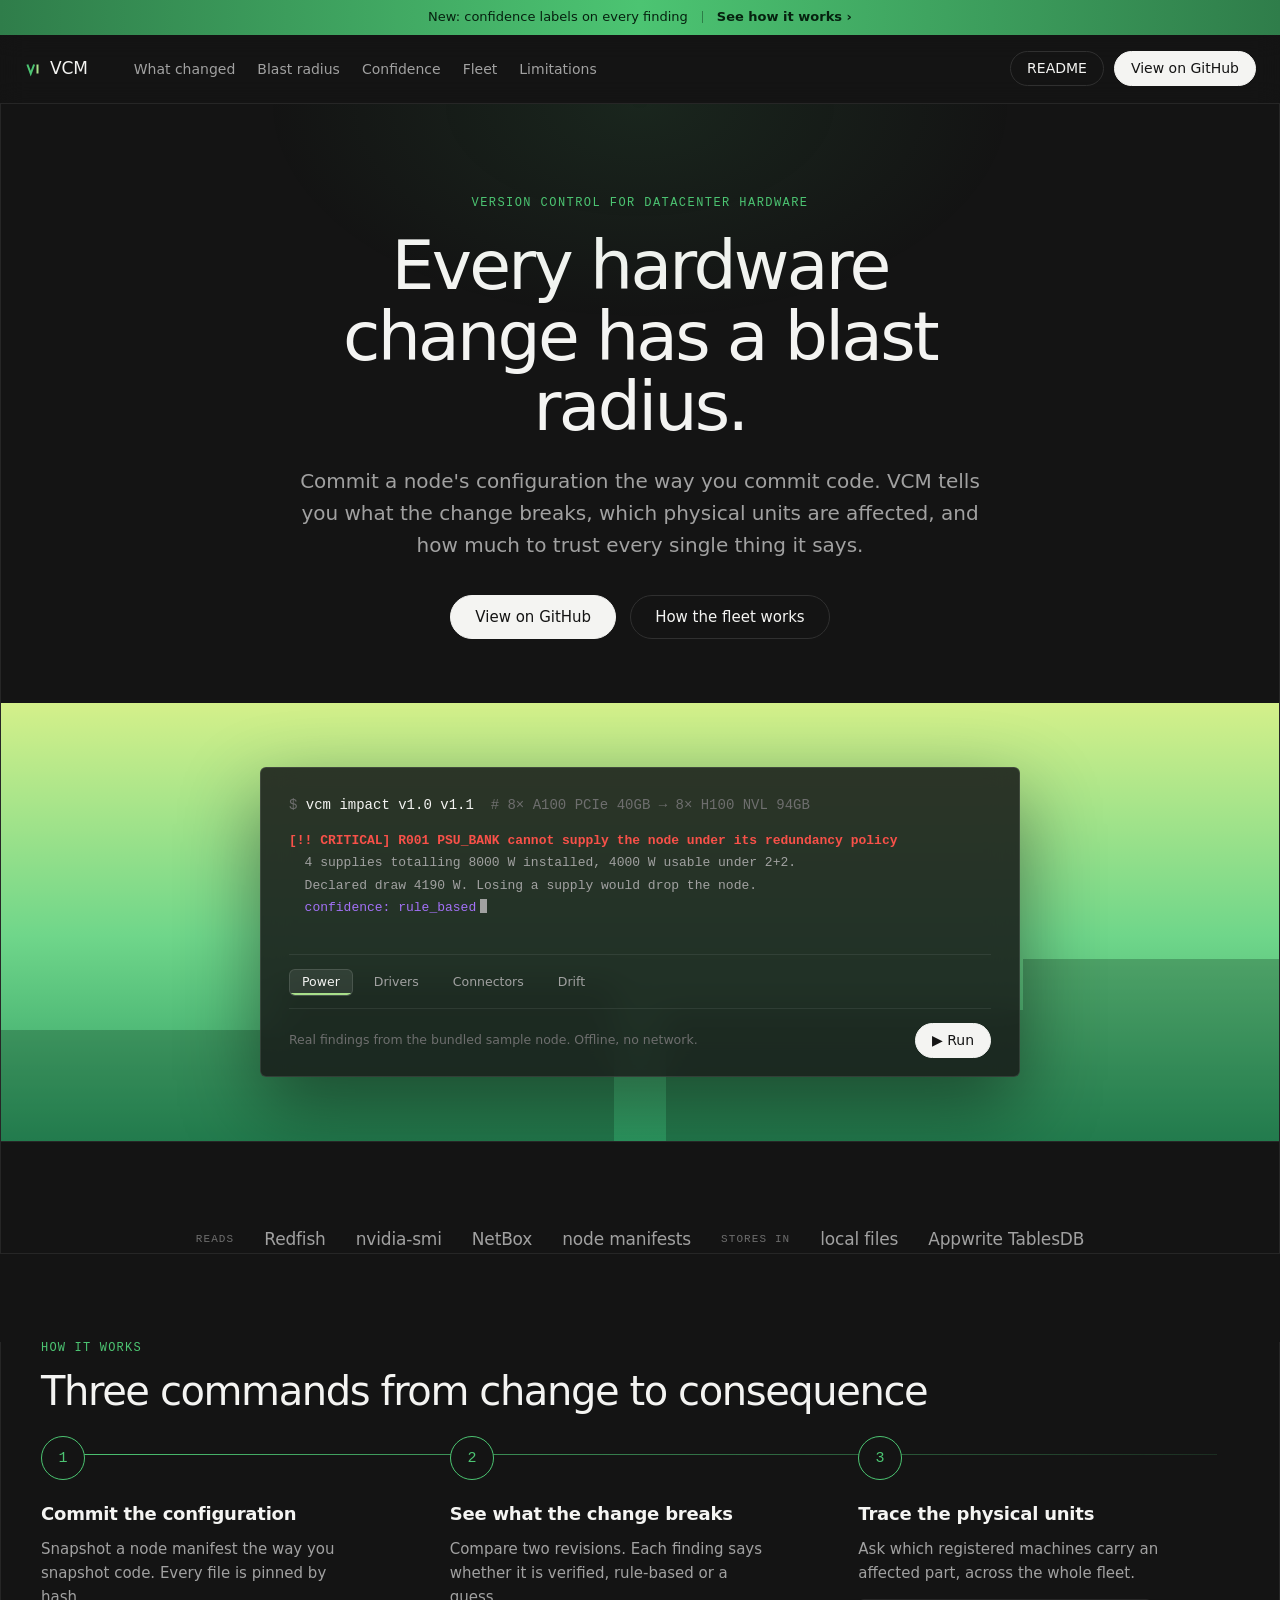
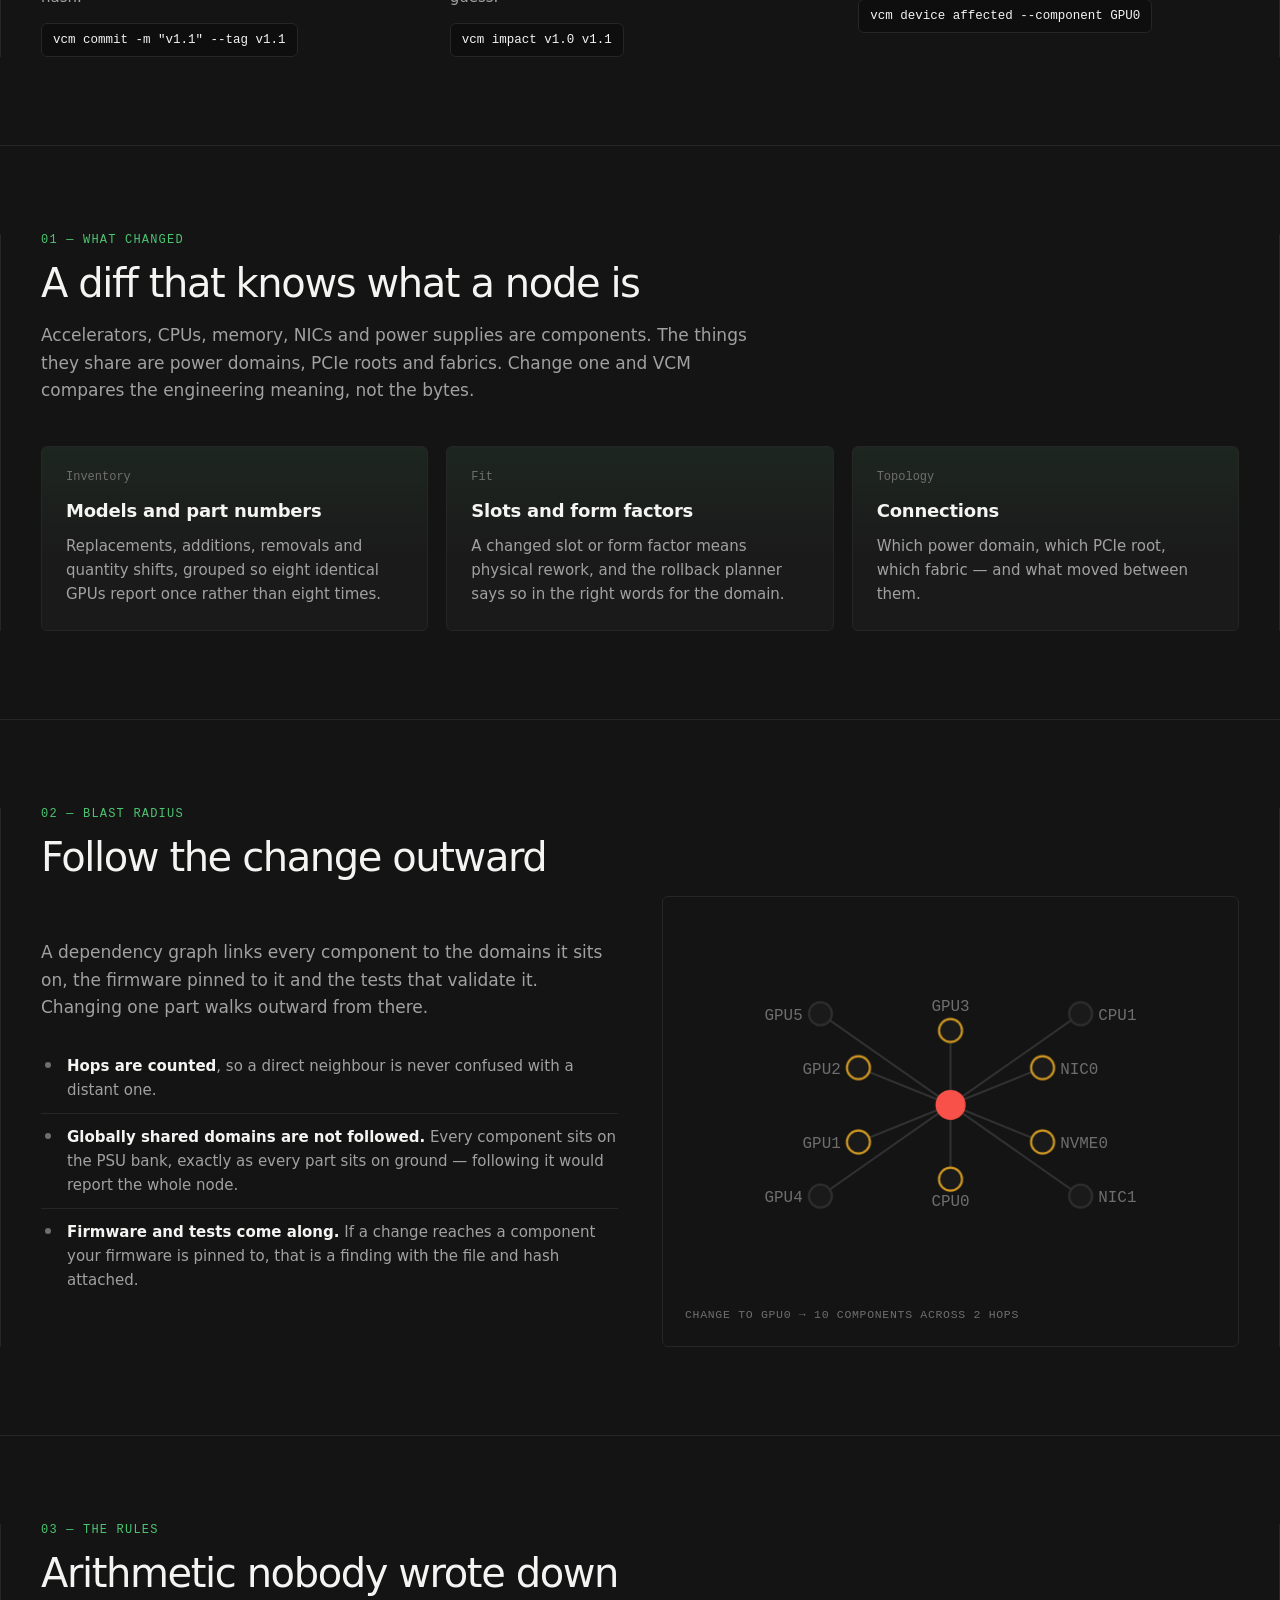
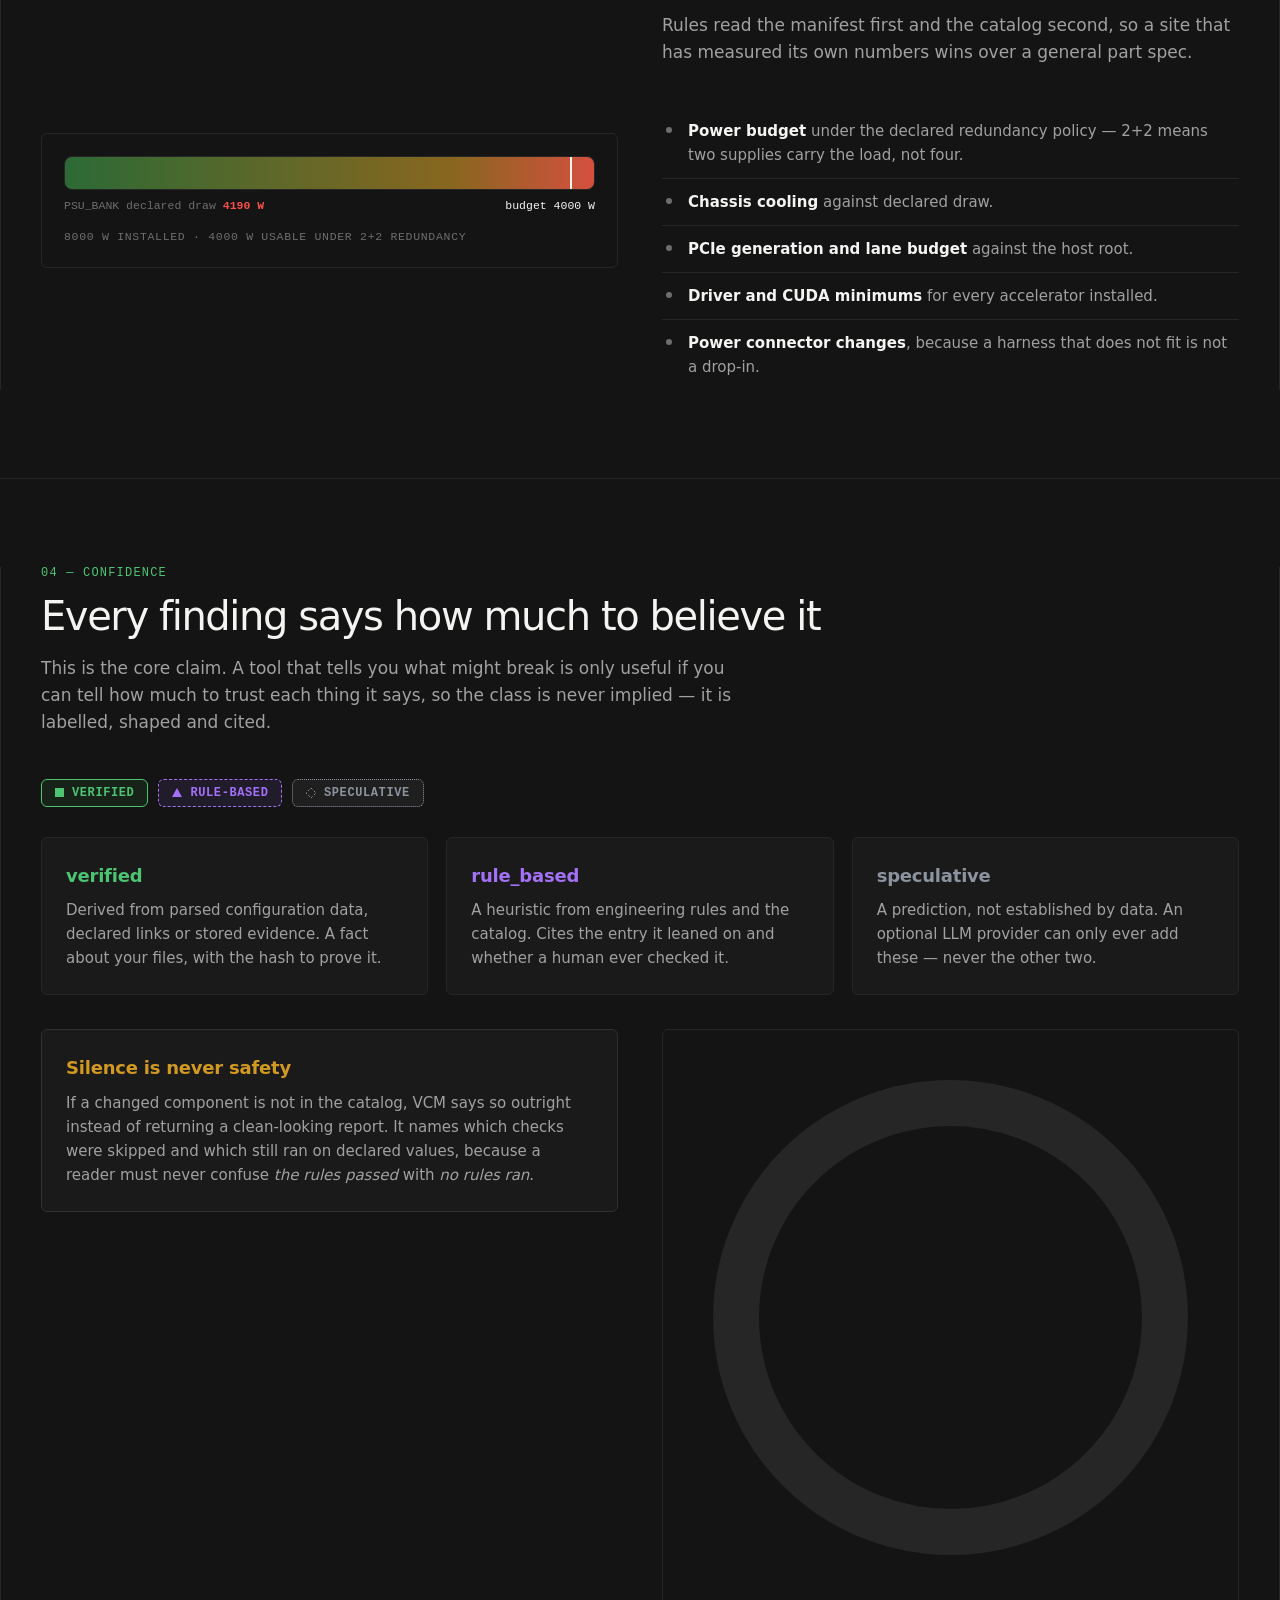
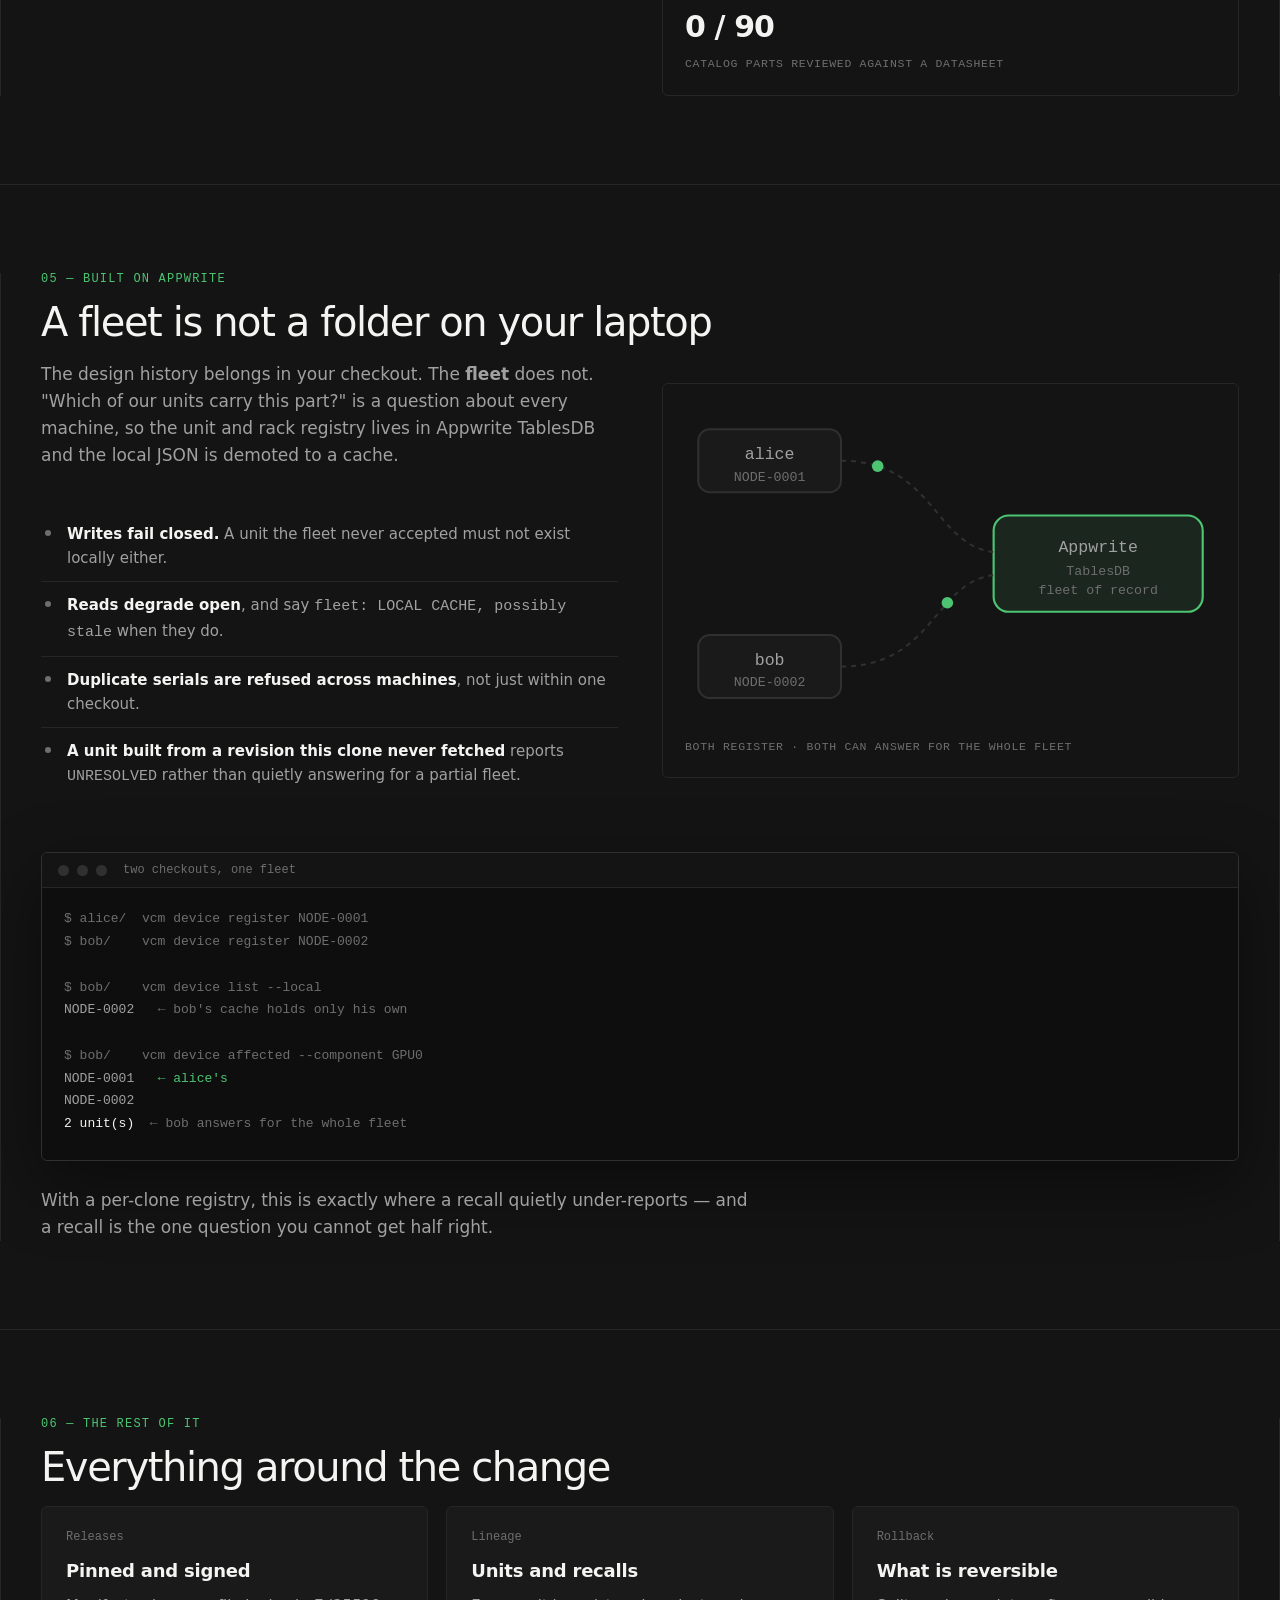
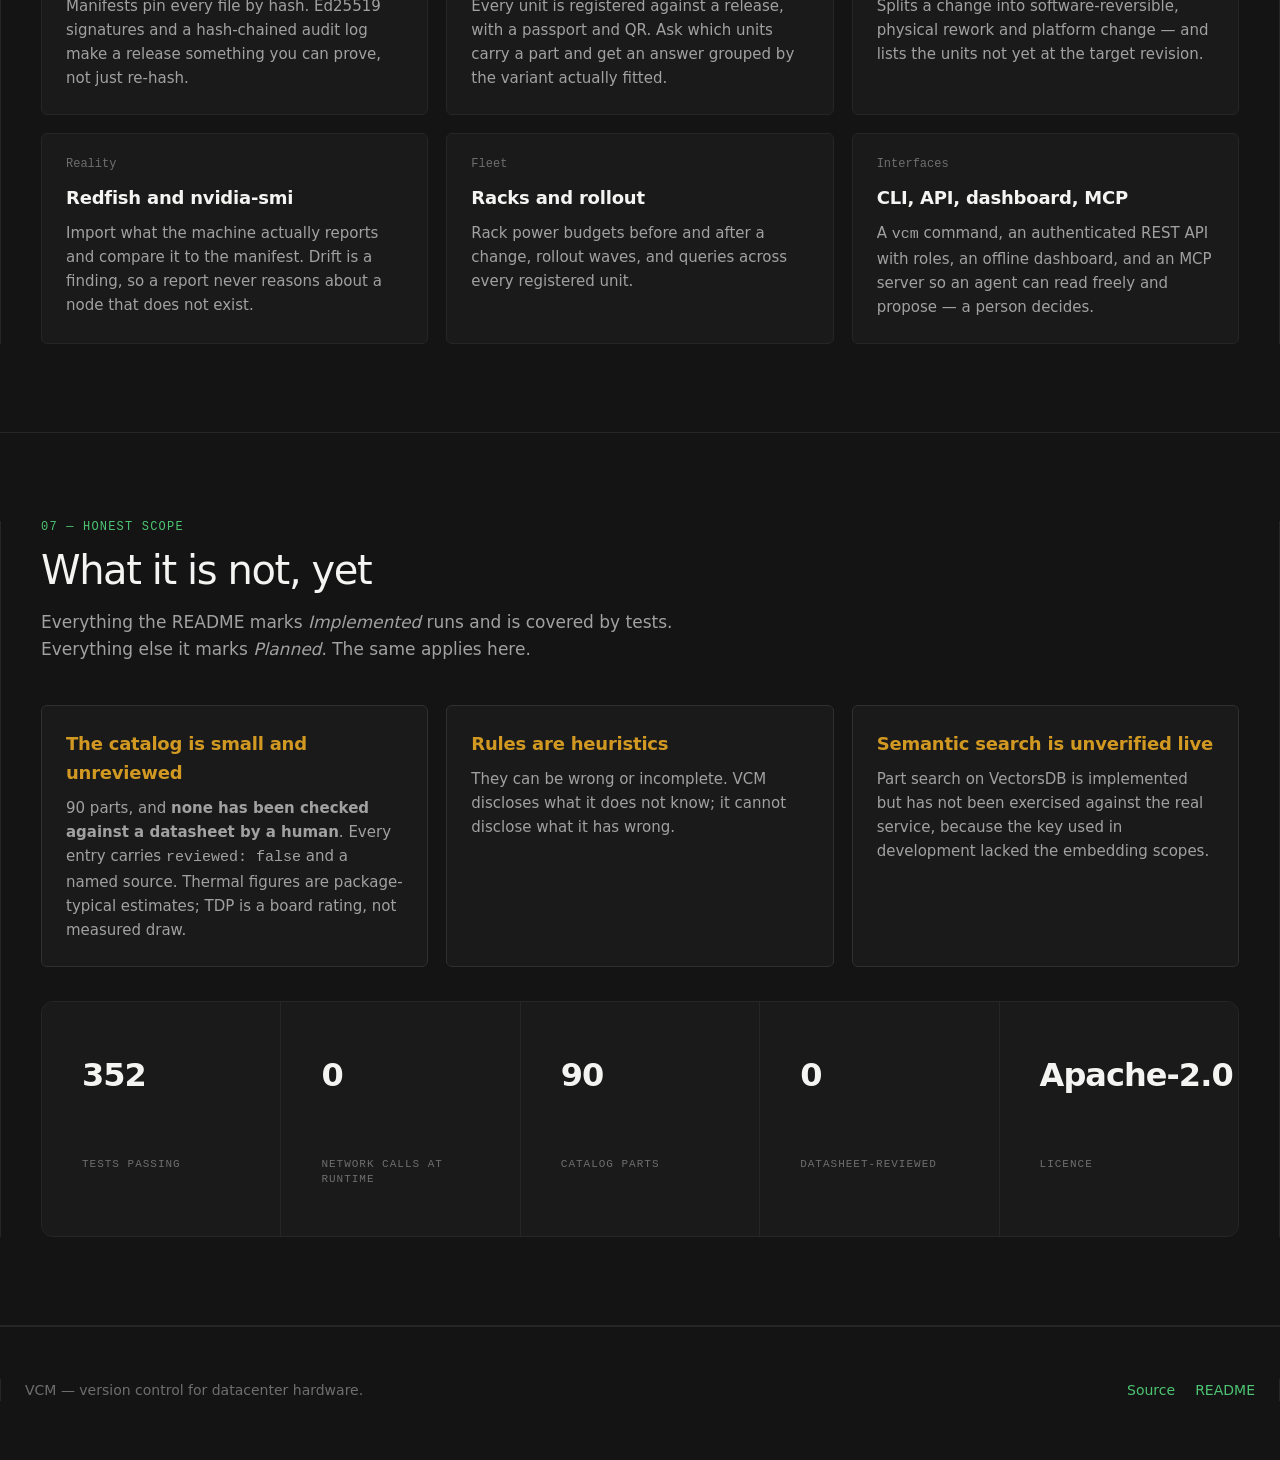
==== commit 2eb7861e: "Homepage: add How it works, scroll/hero/card motion, auto-advancing demo Co-Authored-By: Claude Sonn" ====
--- a/site/index.html
+++ b/site/index.html
@@ -10,6 +10,7 @@
 </head>
 <body>
 <a class="skip" href="#main">Skip to content</a>
+<div class="progress" aria-hidden="true"><i></i></div>
 
 <div class="announce"><span>New: confidence labels on every finding</span><i></i><a href="#trust">See how it works &rsaquo;</a></div>
 <header class="site">
@@ -34,7 +35,7 @@
 <div class="hero" id="top">
   <div class="wrap frame">
     <span class="eyebrow rise">Version control for datacenter hardware</span>
-    <h1 class="rise" style="--d:70ms">Every hardware change has a blast&nbsp;radius.</h1>
+    <h1 data-split>Every hardware change has a blast&nbsp;radius.</h1>
     <p class="lede rise" style="--d:140ms">
       Commit a node's configuration the way you commit code. VCM tells you what the change breaks,
       which physical units are affected, and how much to trust every single thing it says.
@@ -68,6 +69,33 @@
     <span>Stores in</span><b>local files</b><b>Appwrite TablesDB</b>
   </div>
 </div>
+
+<section id="how">
+  <div class="wrap">
+    <div class="label" data-reveal>How it works</div>
+    <h2 data-reveal style="--d:60ms">Three commands from change to consequence</h2>
+    <div class="steps" data-steps>
+      <div class="step">
+        <div class="stepn"><span>1</span></div>
+        <h3>Commit the configuration</h3>
+        <p>Snapshot a node manifest the way you snapshot code. Every file is pinned by hash.</p>
+        <code>vcm commit -m "v1.1" --tag v1.1</code>
+      </div>
+      <div class="step">
+        <div class="stepn"><span>2</span></div>
+        <h3>See what the change breaks</h3>
+        <p>Compare two revisions. Each finding says whether it is verified, rule-based or a guess.</p>
+        <code>vcm impact v1.0 v1.1</code>
+      </div>
+      <div class="step">
+        <div class="stepn"><span>3</span></div>
+        <h3>Trace the physical units</h3>
+        <p>Ask which registered machines carry an affected part, across the whole fleet.</p>
+        <code>vcm device affected --component GPU0</code>
+      </div>
+    </div>
+  </div>
+</section>
 
 <section id="change">
   <div class="wrap">
--- a/site/style.css
+++ b/site/style.css
@@ -409,3 +409,107 @@
   .demo-foot .pill { text-align: center; }
   section > .wrap { padding-left: 20px; padding-right: 20px; }
 }
+
+
+/* ============================ Motion ============================
+   Everything below degrades to the finished layout: the base state is always the final state,
+   and animation only ever replays an arrival (see the html.js gates). */
+
+/* scroll progress */
+.progress { position: fixed; inset: 0 0 auto 0; height: 2px; z-index: 20; pointer-events: none; }
+.progress i { display: block; height: 100%; width: 100%; transform-origin: 0 50%; transform: scaleX(0);
+  background: linear-gradient(90deg, #1f8f5a, #a8e08a); }
+
+/* header condenses once you leave the top */
+header.site { transition: background 0.3s ease, box-shadow 0.3s ease; }
+header.site .wrap { transition: height 0.3s ease; }
+header.site.scrolled { background: rgba(20, 20, 20, 0.94); box-shadow: 0 8px 30px rgba(0, 0, 0, 0.4); }
+header.site.scrolled .wrap { height: 56px; }
+
+/* headline: words rise out of a blur, one after another */
+h1 .wd { display: inline-block; }
+.js h1 .wd { animation: wordIn 0.9s cubic-bezier(0.22, 1, 0.36, 1) both;
+  animation-delay: calc(var(--i) * 70ms + 80ms); }
+@keyframes wordIn {
+  from { opacity: 0; transform: translateY(0.45em); filter: blur(10px); }
+  to   { opacity: 1; transform: none; filter: blur(0); }
+}
+
+/* stage: slow colour drift, breathing bands, and a glow that follows the pointer */
+.stage::before { background-size: 100% 140%; animation: stageShift 14s ease-in-out infinite alternate; }
+@keyframes stageShift { from { background-position: 0 0; } to { background-position: 0 100%; } }
+.bands i { transform-origin: 50% 100%; animation: bandPulse 8s ease-in-out infinite;
+  animation-delay: calc(var(--i, 0) * -1.7s); }
+.bands i:nth-child(1) { --i: 0; } .bands i:nth-child(2) { --i: 1; }
+.bands i:nth-child(3) { --i: 2; } .bands i:nth-child(4) { --i: 3; }
+@keyframes bandPulse { 0%, 100% { transform: scaleY(0.82); } 50% { transform: scaleY(1.12); } }
+.stage::after {
+  content: ""; position: absolute; inset: 0; pointer-events: none; opacity: 0;
+  background: radial-gradient(420px circle at var(--mx, 50%) var(--my, 35%), rgba(255,255,255,0.28), transparent 65%);
+  transition: opacity 0.4s ease;
+}
+.stage:hover::after { opacity: 1; }
+.demo { transition: transform 0.5s cubic-bezier(0.22, 1, 0.36, 1), box-shadow 0.5s ease; }
+.stage:hover .demo { transform: translateY(-4px); box-shadow: 0 40px 90px rgba(0, 0, 0, 0.5); }
+
+/* demo tabs: the active one fills while it auto-advances */
+.chipb { position: relative; overflow: hidden; transition: color 0.2s ease, background 0.2s ease; }
+.chipb.auto::after {
+  content: ""; position: absolute; left: 0; bottom: 0; height: 2px; width: 100%;
+  background: #a8e08a; transform-origin: 0 50%; animation: chipFill var(--cycle, 6s) linear both;
+}
+@keyframes chipFill { from { transform: scaleX(0); } to { transform: scaleX(1); } }
+.demo-out .ln:last-child::after {
+  content: ""; display: inline-block; width: 7px; height: 14px; margin-left: 4px;
+  vertical-align: -2px; background: var(--fg-dim); animation: blink 1.1s steps(1) infinite;
+}
+
+/* buttons */
+.pill { transition: transform 0.2s ease, background 0.2s ease, border-color 0.2s ease; }
+.pill:hover { transform: translateY(-1px); }
+.pill:active { transform: translateY(0) scale(0.98); }
+
+/* cards: lift, and a soft spotlight under the pointer */
+.card { position: relative; overflow: hidden; transition: transform 0.35s cubic-bezier(0.22, 1, 0.36, 1), border-color 0.3s ease; }
+.card::before {
+  content: ""; position: absolute; inset: 0; pointer-events: none; opacity: 0; transition: opacity 0.3s ease;
+  background: radial-gradient(260px circle at var(--mx, 50%) var(--my, 50%), rgba(76,196,114,0.11), transparent 62%);
+}
+.card:hover { transform: translateY(-3px); border-color: var(--line); }
+.card:hover::before { opacity: 1; }
+
+/* how it works */
+.steps { display: grid; gap: 28px; grid-template-columns: repeat(3, 1fr); position: relative; margin-top: 18px; }
+.steps::before {
+  content: ""; position: absolute; left: 22px; right: 22px; top: 22px; height: 1px;
+  background: linear-gradient(90deg, #4cc472, rgba(76,196,114,0.15)); transform-origin: 0 50%;
+}
+.js .steps:not(.in)::before { transform: scaleX(0); }
+.js .steps.in::before { animation: lineGrow 1.4s cubic-bezier(0.22, 1, 0.36, 1) both; }
+@keyframes lineGrow { from { transform: scaleX(0); } to { transform: scaleX(1); } }
+.step { position: relative; padding-top: 4px; }
+.stepn { width: 44px; height: 44px; border-radius: 50%; background: var(--bg); border: 1px solid #4cc472;
+  display: grid; place-items: center; margin-bottom: 20px; position: relative; z-index: 1; }
+.stepn span { font: 500 15px/1 var(--mono); color: #4cc472; }
+.js .steps.in .stepn { animation: stepPop 0.6s cubic-bezier(0.34, 1.56, 0.64, 1) both; animation-delay: calc(var(--k, 0) * 330ms); }
+@keyframes stepPop { from { opacity: 0; transform: scale(0.4); } to { opacity: 1; transform: none; } }
+.js .steps:not(.in) .stepn { opacity: 0; }
+.step p { color: var(--fg-dim); font-size: 15px; margin: 0 0 14px; max-width: 34ch; }
+.step code { display: inline-block; font: 400 12.5px/1.5 var(--mono); color: var(--fg);
+  background: var(--bg-2); border: 1px solid var(--line-soft); border-radius: 6px; padding: 7px 11px; }
+@media (max-width: 800px) {
+  .steps { grid-template-columns: 1fr; }
+  .steps::before { left: 22px; right: auto; top: 22px; bottom: 22px; width: 1px; height: auto;
+    background: linear-gradient(180deg, #4cc472, rgba(76,196,114,0.15)); }
+  .step { padding-left: 64px; } .stepn { position: absolute; left: 0; top: 0; }
+}
+
+@media (prefers-reduced-motion: reduce) {
+  .js h1 .wd, .stage::before, .bands i, .chipb.auto::after, .demo-out .ln:last-child::after,
+  .js .steps.in::before, .js .steps.in .stepn { animation: none !important; }
+  .demo, .card, .pill, header.site { transition: none !important; }
+  .stage:hover .demo, .card:hover, .pill:hover { transform: none; }
+  .js .steps:not(.in)::before { transform: none; }
+  .js .steps:not(.in) .stepn { opacity: 1; }
+  .progress { display: none; }
+}
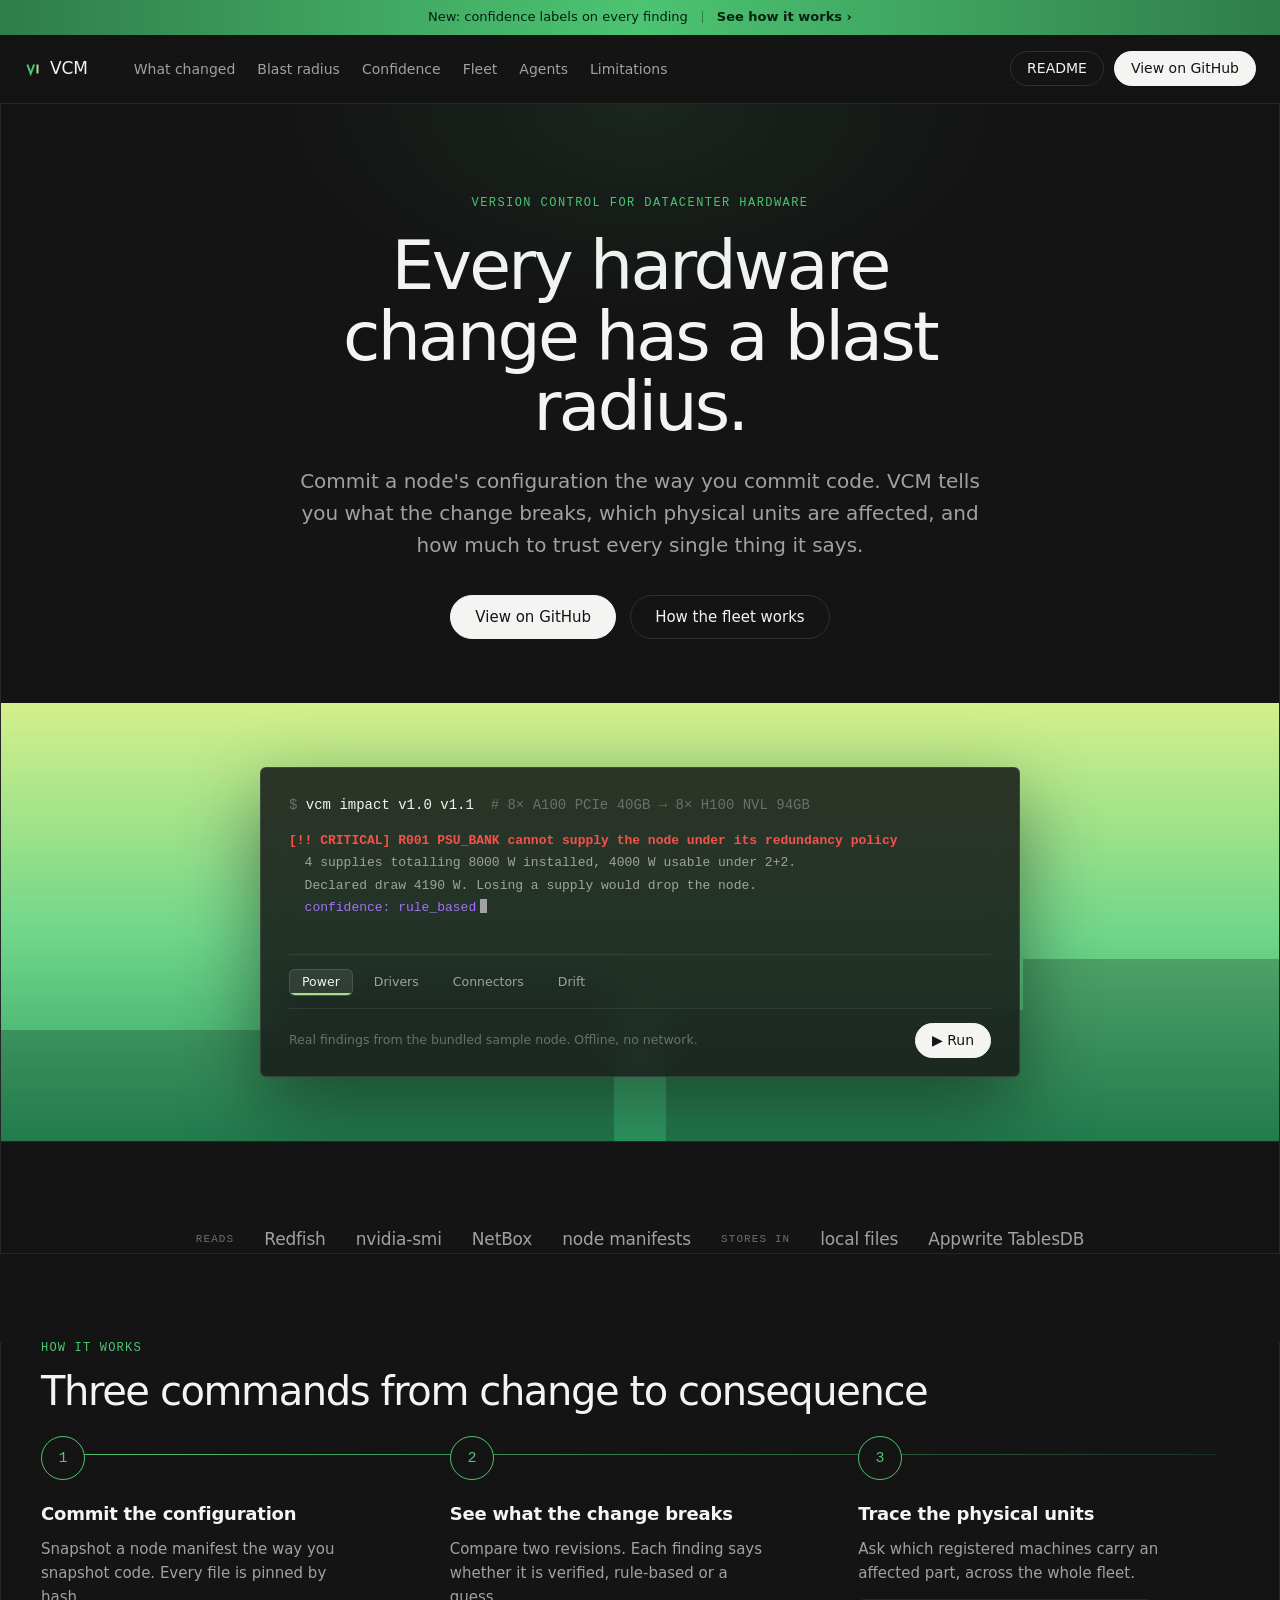
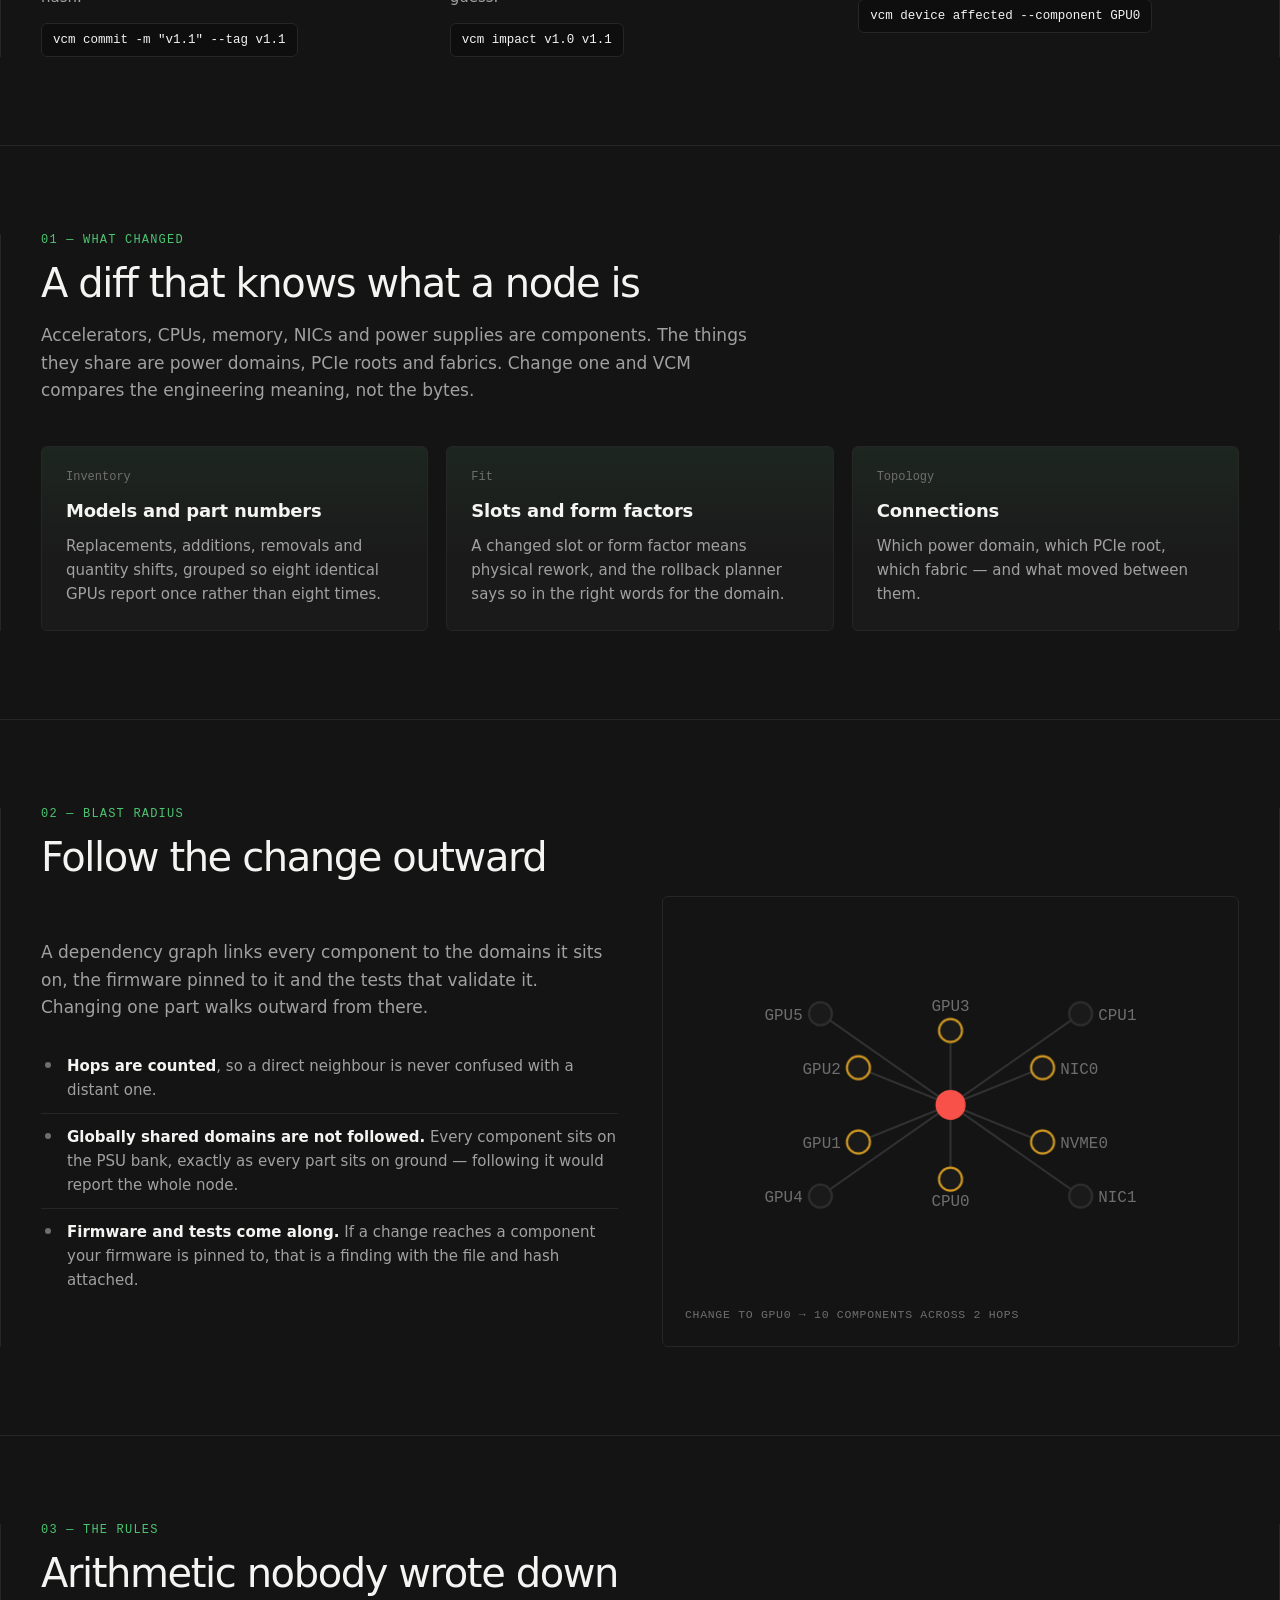
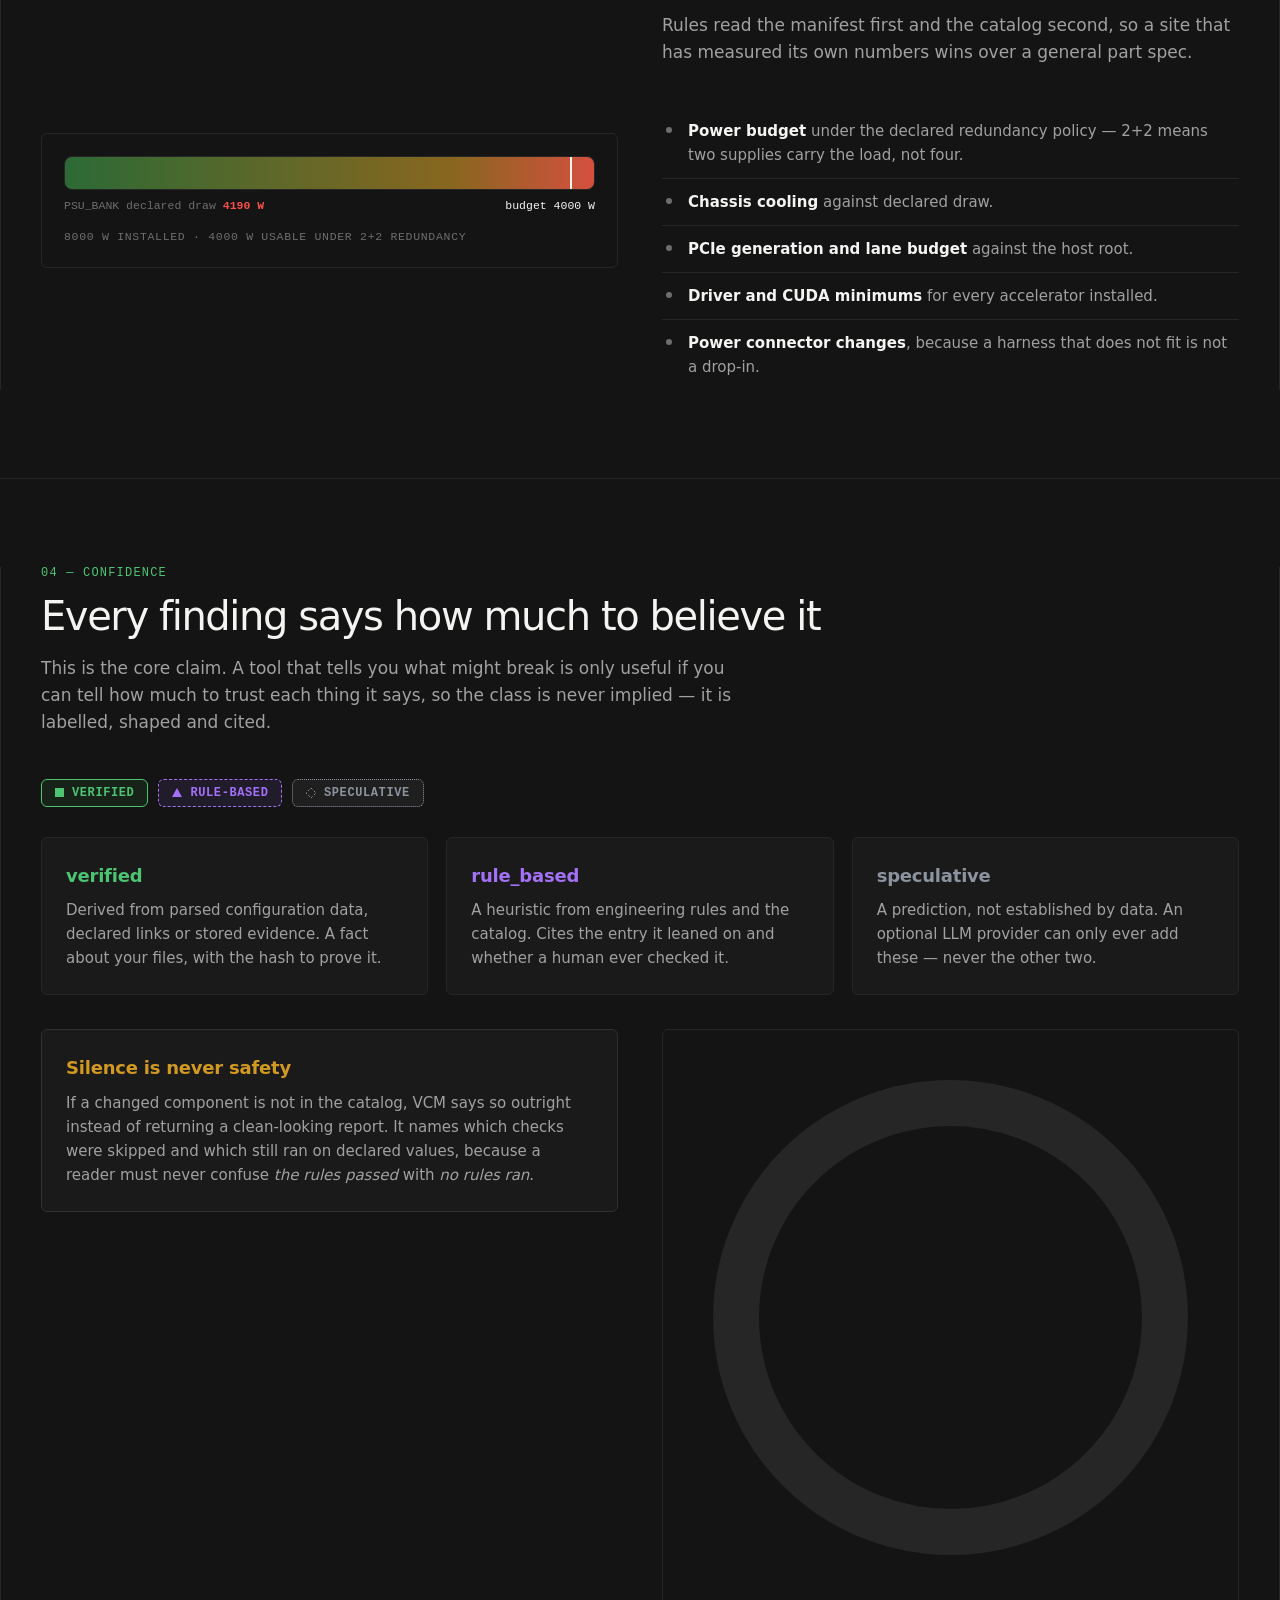
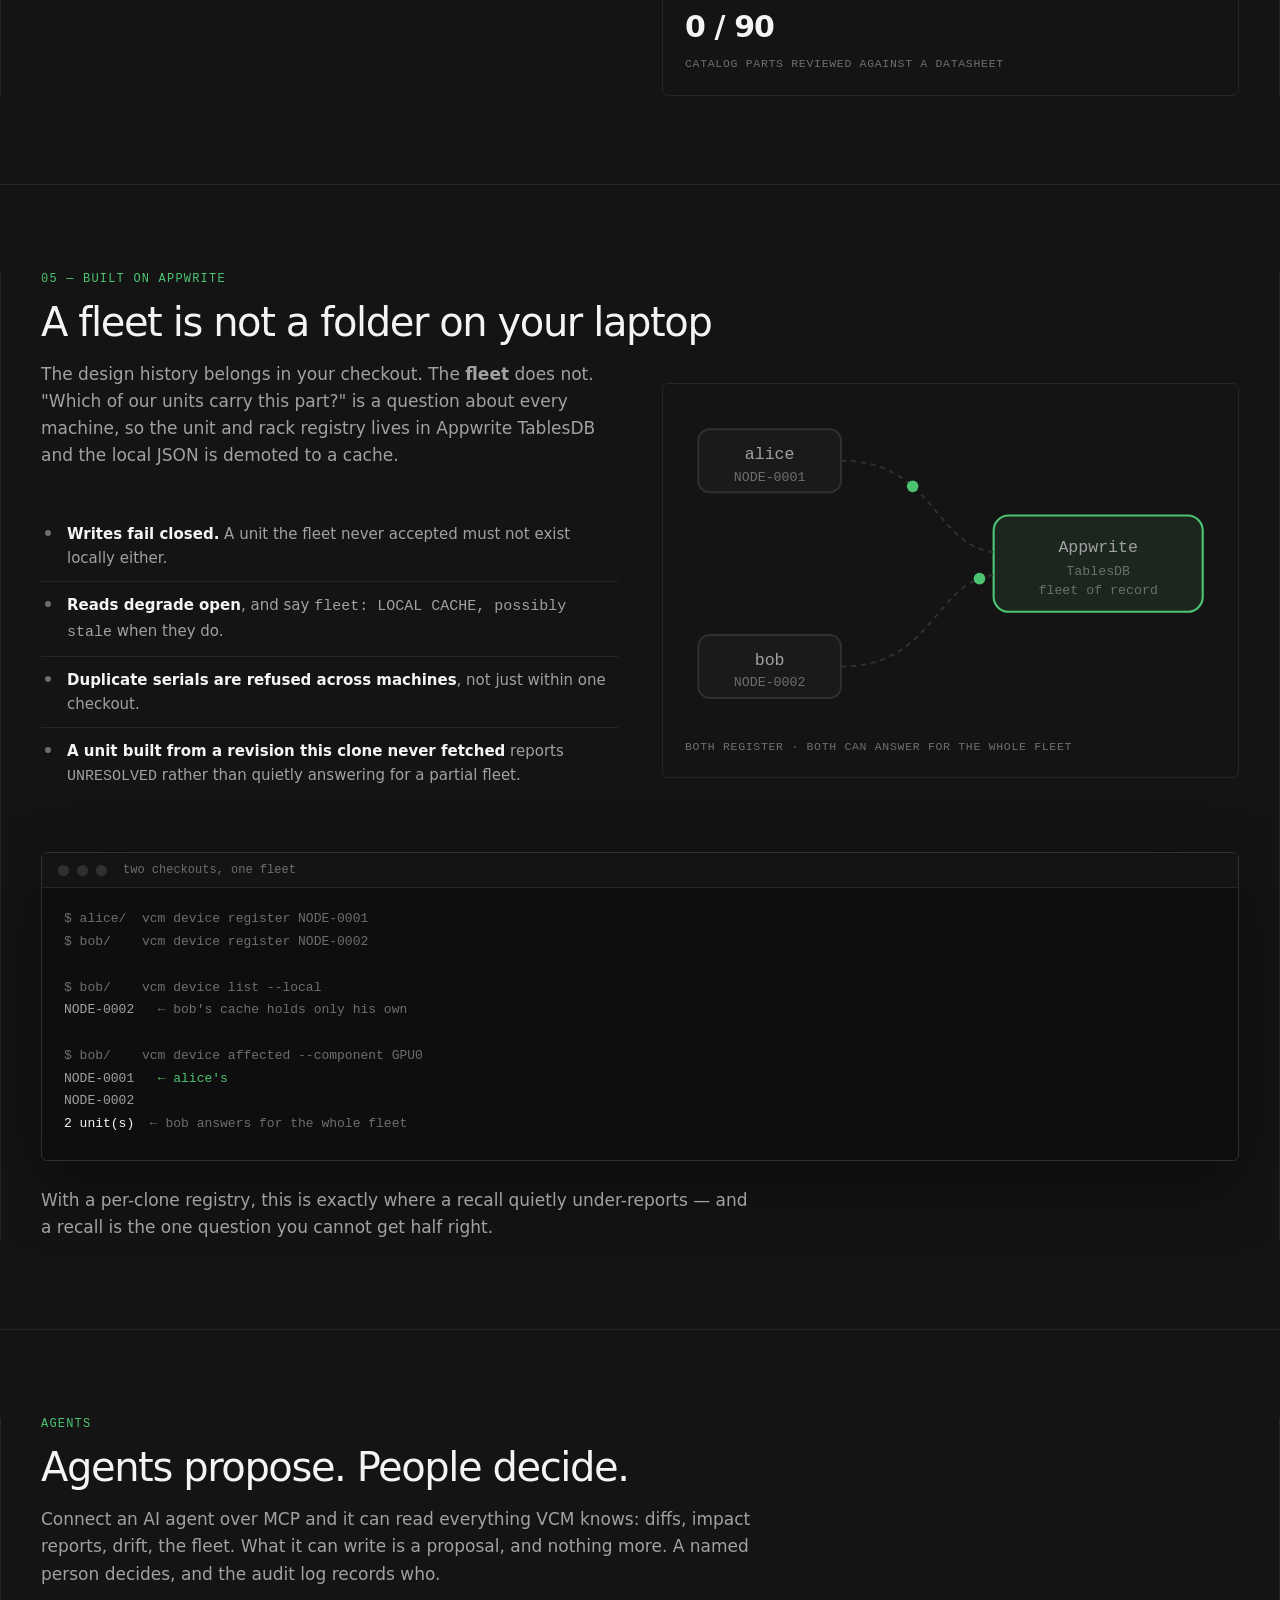
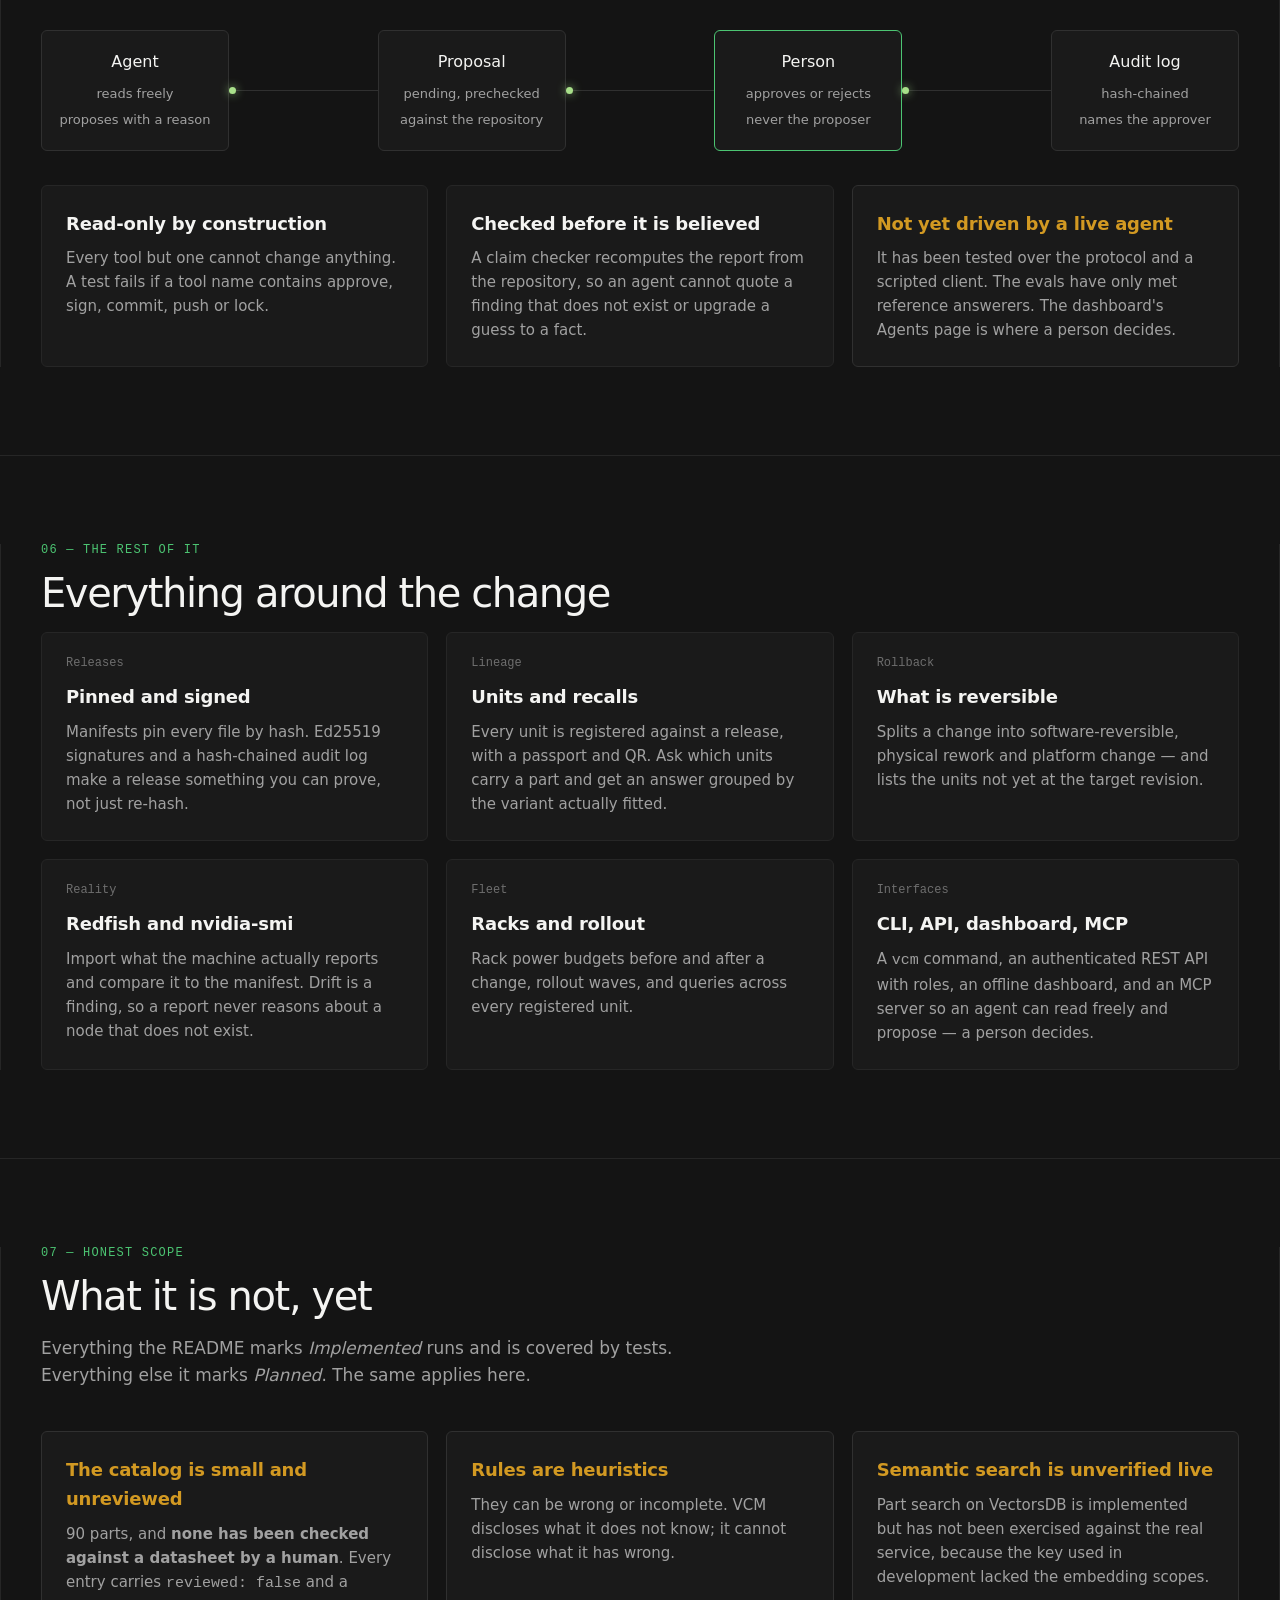
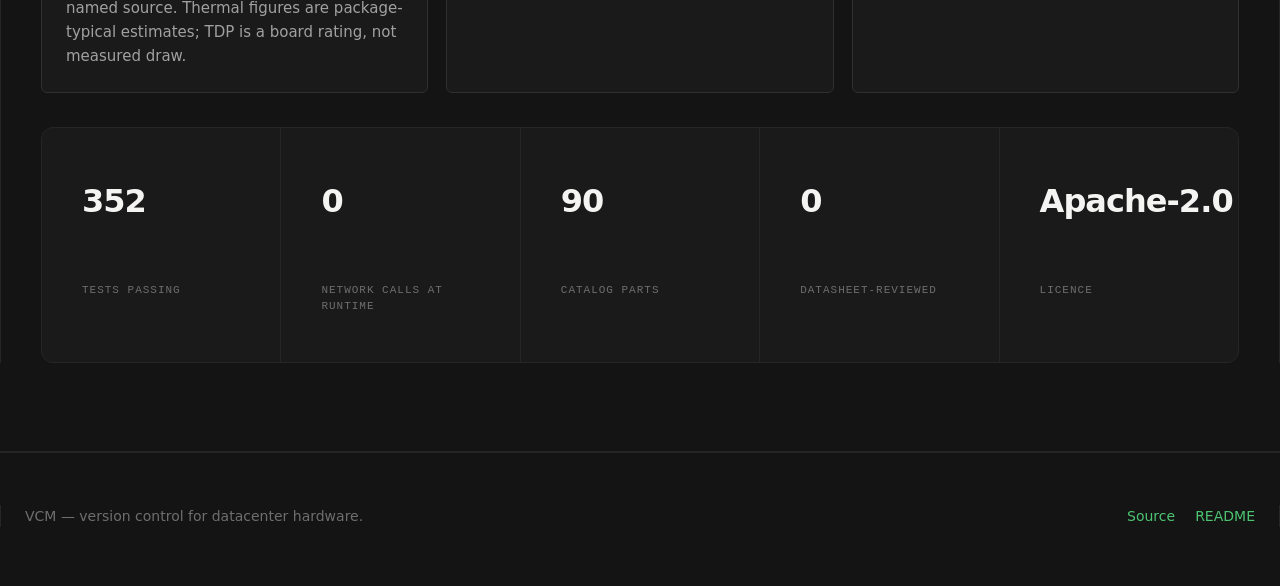
==== commit 50d3f1ed: "Add dashboard Agents page and homepage agents section Co-Authored-By: Claude Sonnet 5.5 <noreply@ant" ====
--- a/site/index.html
+++ b/site/index.html
@@ -21,6 +21,7 @@
       <a href="#blast">Blast radius</a>
       <a href="#trust">Confidence</a>
       <a href="#fleet">Fleet</a>
+      <a href="#agents">Agents</a>
       <a href="#limits">Limitations</a>
     </nav>
     <div class="navcta">
@@ -328,6 +329,38 @@
   </div>
 </section>
 
+<section id="agents">
+  <div class="wrap">
+    <div class="label" data-reveal>Agents</div>
+    <h2 data-reveal style="--d:60ms">Agents propose. People decide.</h2>
+    <p class="sub" data-reveal style="--d:110ms">
+      Connect an AI agent over MCP and it can read everything VCM knows: diffs, impact reports,
+      drift, the fleet. What it can write is a proposal, and nothing more. A named person
+      decides, and the audit log records who.
+    </p>
+    <div class="flow" data-flow aria-label="An agent files a proposal, a person approves it, and the audit log records it.">
+      <div class="fnode"><b>Agent</b><span>reads freely<br>proposes with a reason</span></div>
+      <div class="fwire"><i></i></div>
+      <div class="fnode"><b>Proposal</b><span>pending, prechecked<br>against the repository</span></div>
+      <div class="fwire"><i></i></div>
+      <div class="fnode person"><b>Person</b><span>approves or rejects<br>never the proposer</span></div>
+      <div class="fwire"><i></i></div>
+      <div class="fnode"><b>Audit log</b><span>hash-chained<br>names the approver</span></div>
+    </div>
+    <div class="cards" style="margin-top:34px" data-stagger="90">
+      <div class="card"><h3>Read-only by construction</h3>
+        <p>Every tool but one cannot change anything. A test fails if a tool name contains
+           approve, sign, commit, push or lock.</p></div>
+      <div class="card"><h3>Checked before it is believed</h3>
+        <p>A claim checker recomputes the report from the repository, so an agent cannot quote a
+           finding that does not exist or upgrade a guess to a fact.</p></div>
+      <div class="card honest"><h3>Not yet driven by a live agent</h3>
+        <p>It has been tested over the protocol and a scripted client. The evals have only met
+           reference answerers. The dashboard's Agents page is where a person decides.</p></div>
+    </div>
+  </div>
+</section>
+
 <section id="more">
   <div class="wrap">
     <div class="label" data-reveal>06 &mdash; The rest of it</div>
--- a/site/style.css
+++ b/site/style.css
@@ -513,3 +513,35 @@
   .js .steps:not(.in) .stepn { opacity: 1; }
   .progress { display: none; }
 }
+
+
+/* agents: proposal flow */
+.flow { display: flex; align-items: center; gap: 0; margin-top: 8px; }
+.fnode {
+  flex: 0 0 auto; width: 188px; padding: 18px 16px; border: 1px solid var(--line); border-radius: 6px;
+  background: var(--surface); text-align: center;
+}
+.fnode b { display: block; font-weight: 500; font-size: 16px; margin-bottom: 6px; }
+.fnode span { color: var(--fg-dim); font-size: 13px; line-height: 1.5; }
+.fnode.person { border-color: #4cc472; }
+.fwire { flex: 1 1 0; min-width: 24px; height: 1px; background: var(--line); position: relative; }
+.fwire i {
+  position: absolute; top: -3px; left: 0; width: 7px; height: 7px; border-radius: 50%;
+  background: #a8e08a; box-shadow: 0 0 10px rgba(168, 224, 138, 0.8);
+}
+.js .flow.in .fwire i { animation: packet 3.6s linear infinite; animation-delay: calc(var(--n, 0) * 0.9s); }
+.js .flow:not(.in) .fwire i { opacity: 0; }
+@keyframes packet { 0% { left: 0; opacity: 0; } 12% { opacity: 1; } 88% { opacity: 1; } 100% { left: calc(100% - 7px); opacity: 0; } }
+.js .flow.in .fnode { animation: nodeGlow 3.6s ease-in-out infinite; animation-delay: calc(var(--n, 0) * 0.9s); }
+@keyframes nodeGlow { 0%, 22%, 100% { box-shadow: none; } 8% { box-shadow: 0 0 0 1px rgba(76,196,114,0.5), 0 0 24px rgba(76,196,114,0.15); } }
+@media (max-width: 860px) {
+  .flow { flex-direction: column; align-items: stretch; }
+  .fnode { width: auto; }
+  .fwire { flex: 0 0 28px; width: 1px; height: 28px; margin: 0 auto; }
+  .fwire i { left: -3px; top: 0; }
+  @keyframes packet { 0% { top: 0; opacity: 0; } 12% { opacity: 1; } 88% { opacity: 1; } 100% { top: 21px; opacity: 0; } }
+}
+@media (prefers-reduced-motion: reduce) {
+  .js .flow.in .fwire i, .js .flow.in .fnode { animation: none !important; }
+  .js .flow:not(.in) .fwire i { opacity: 1; }
+}
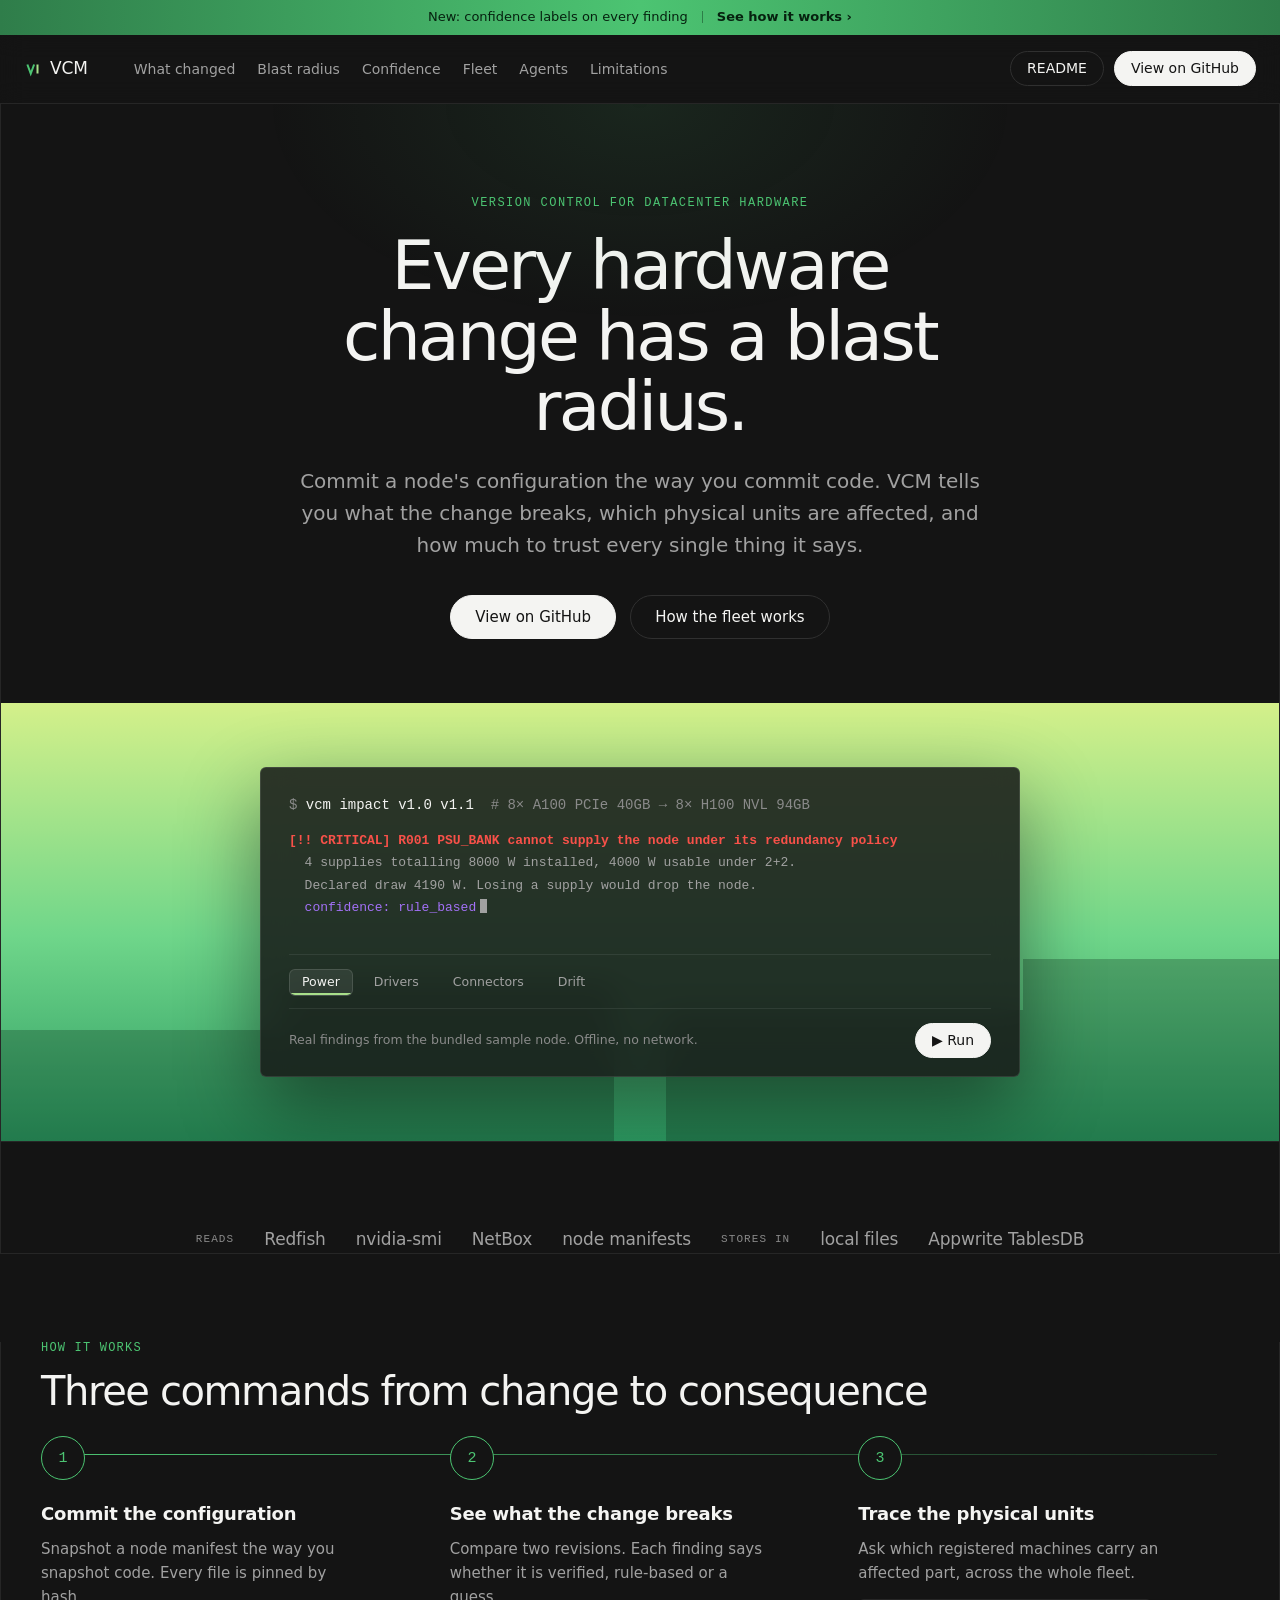
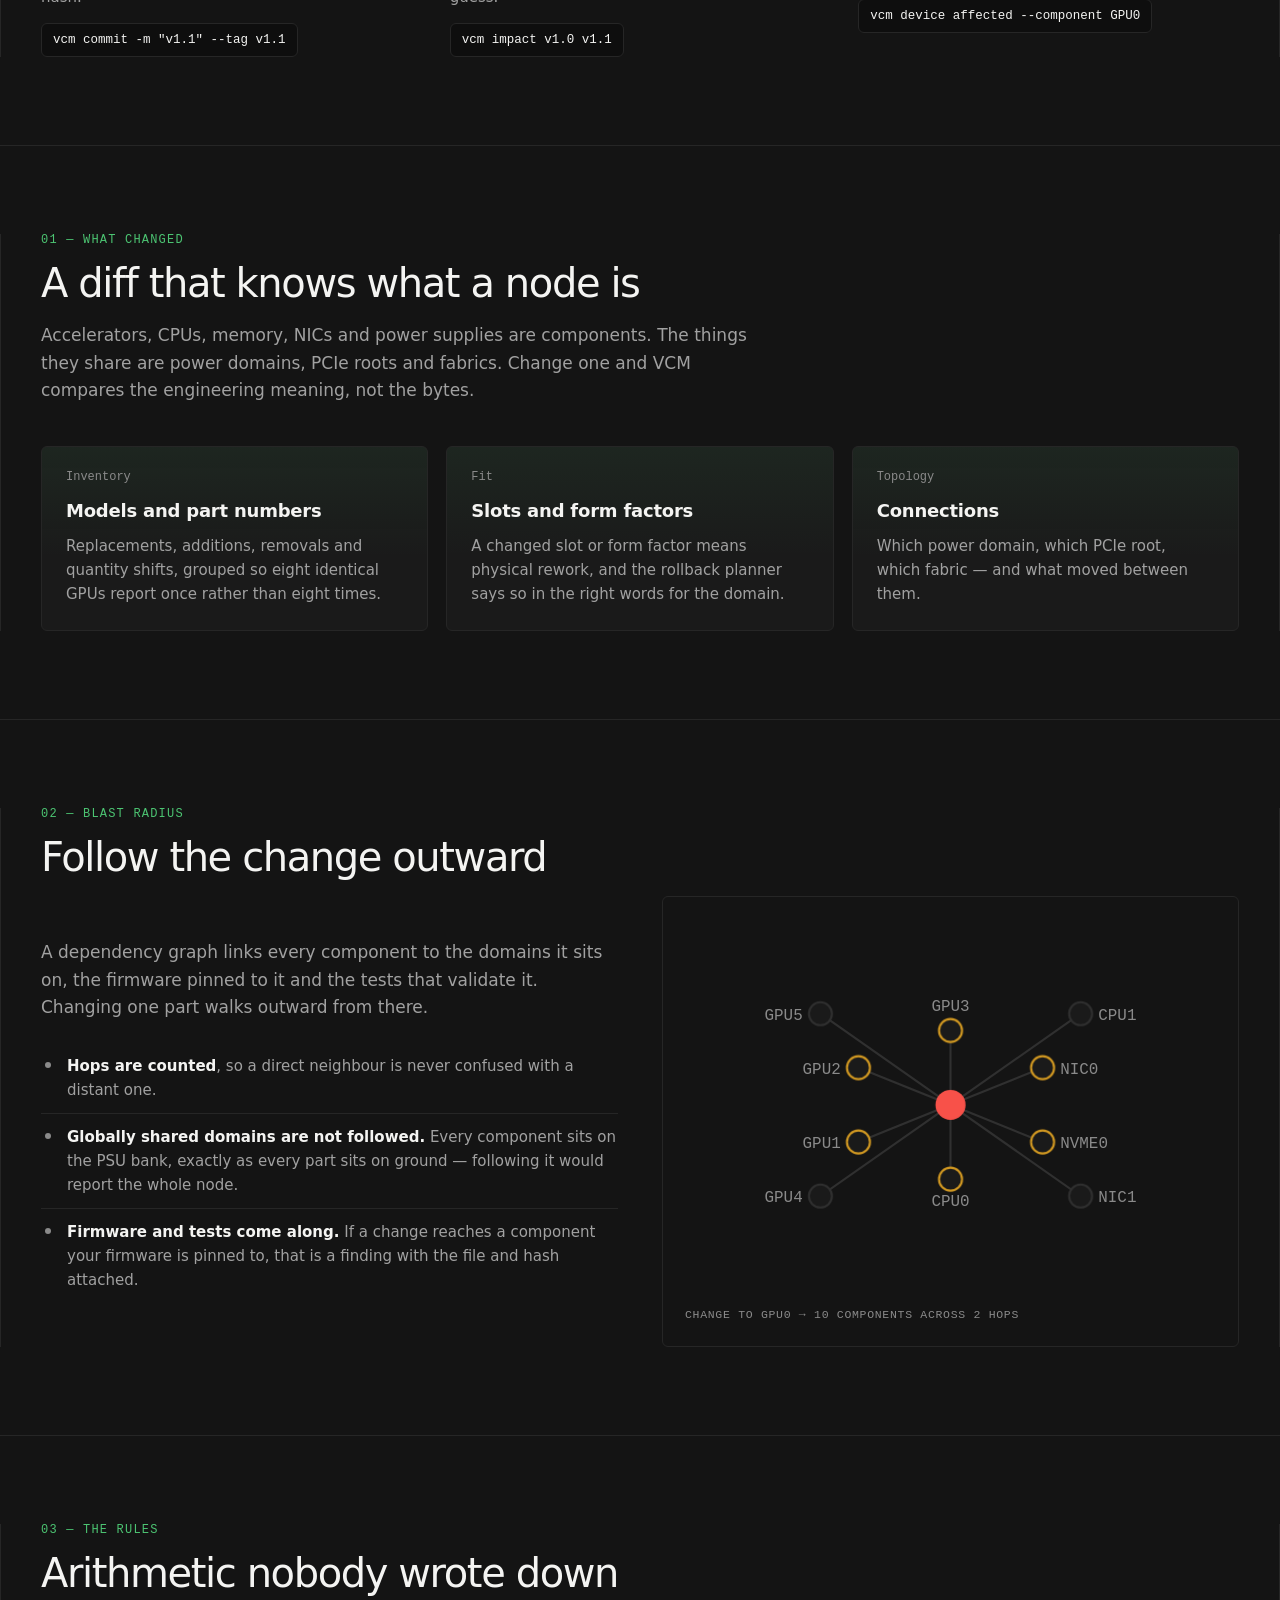
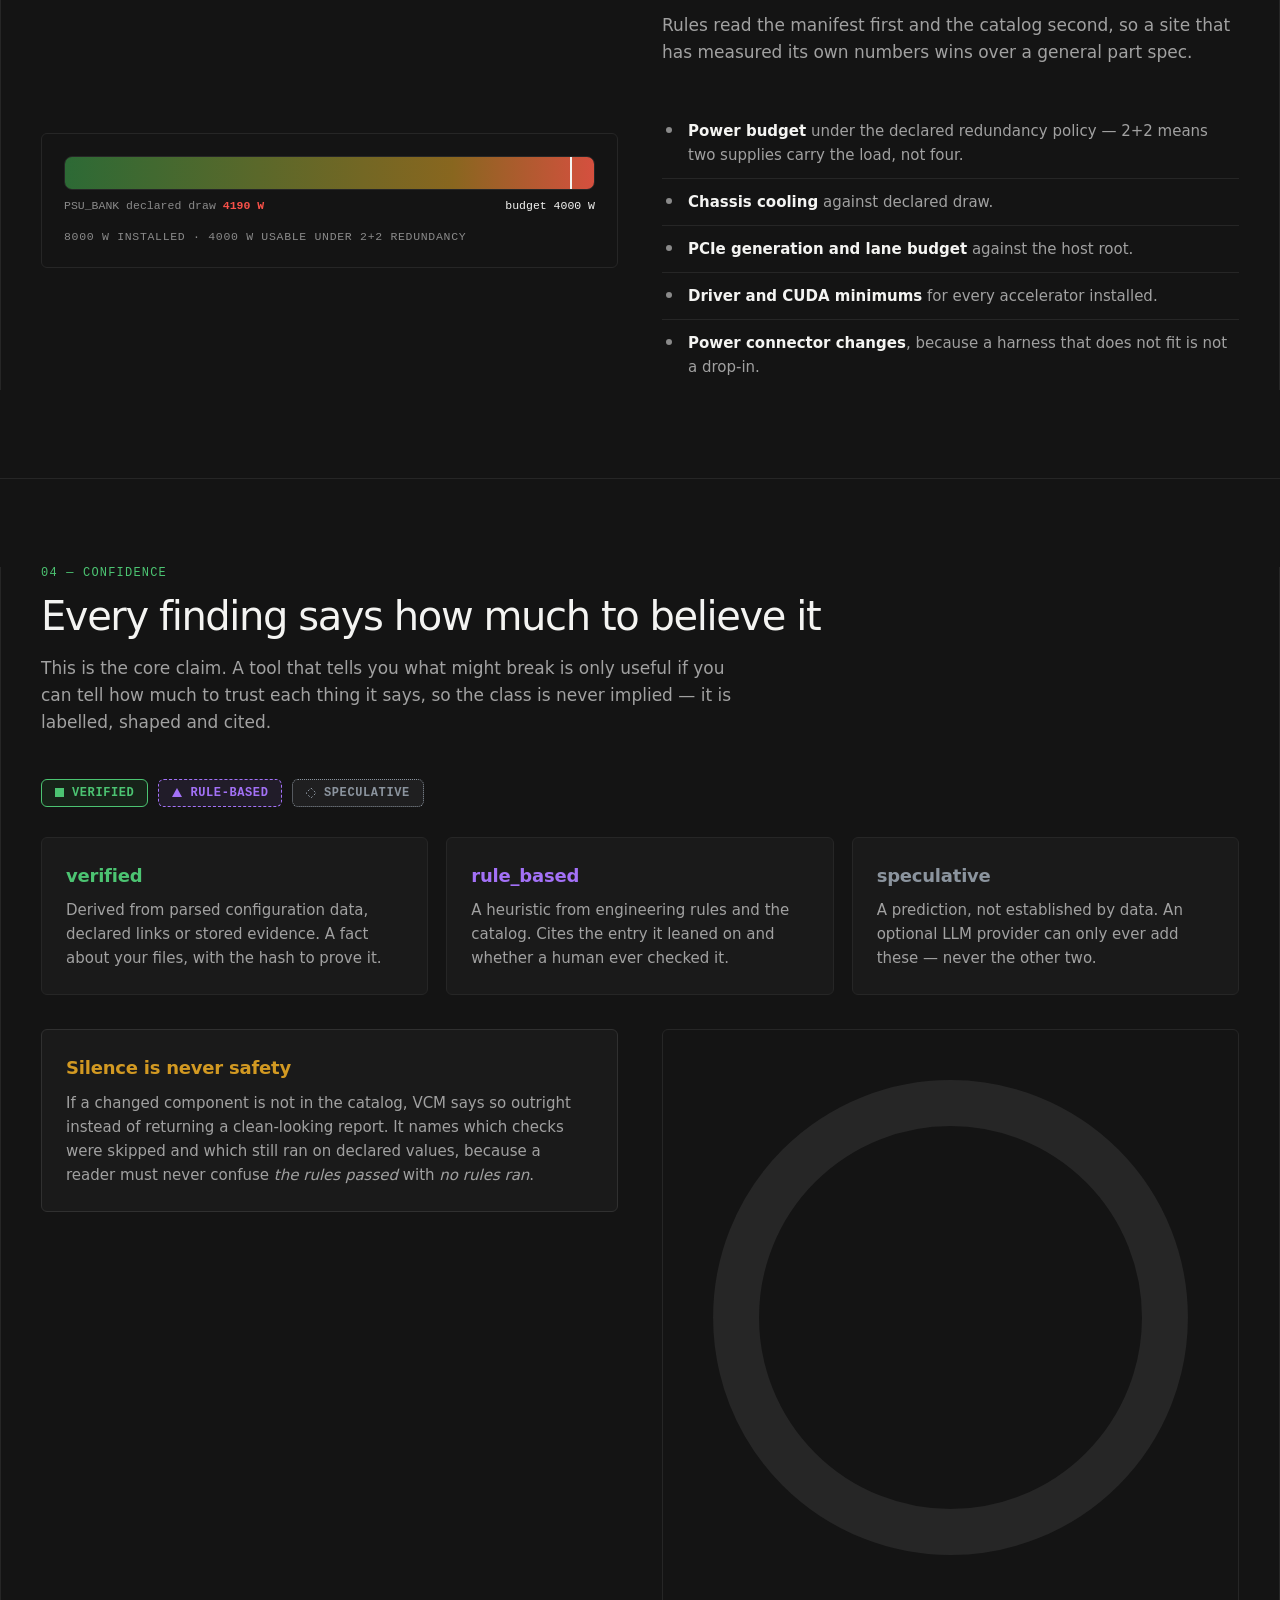
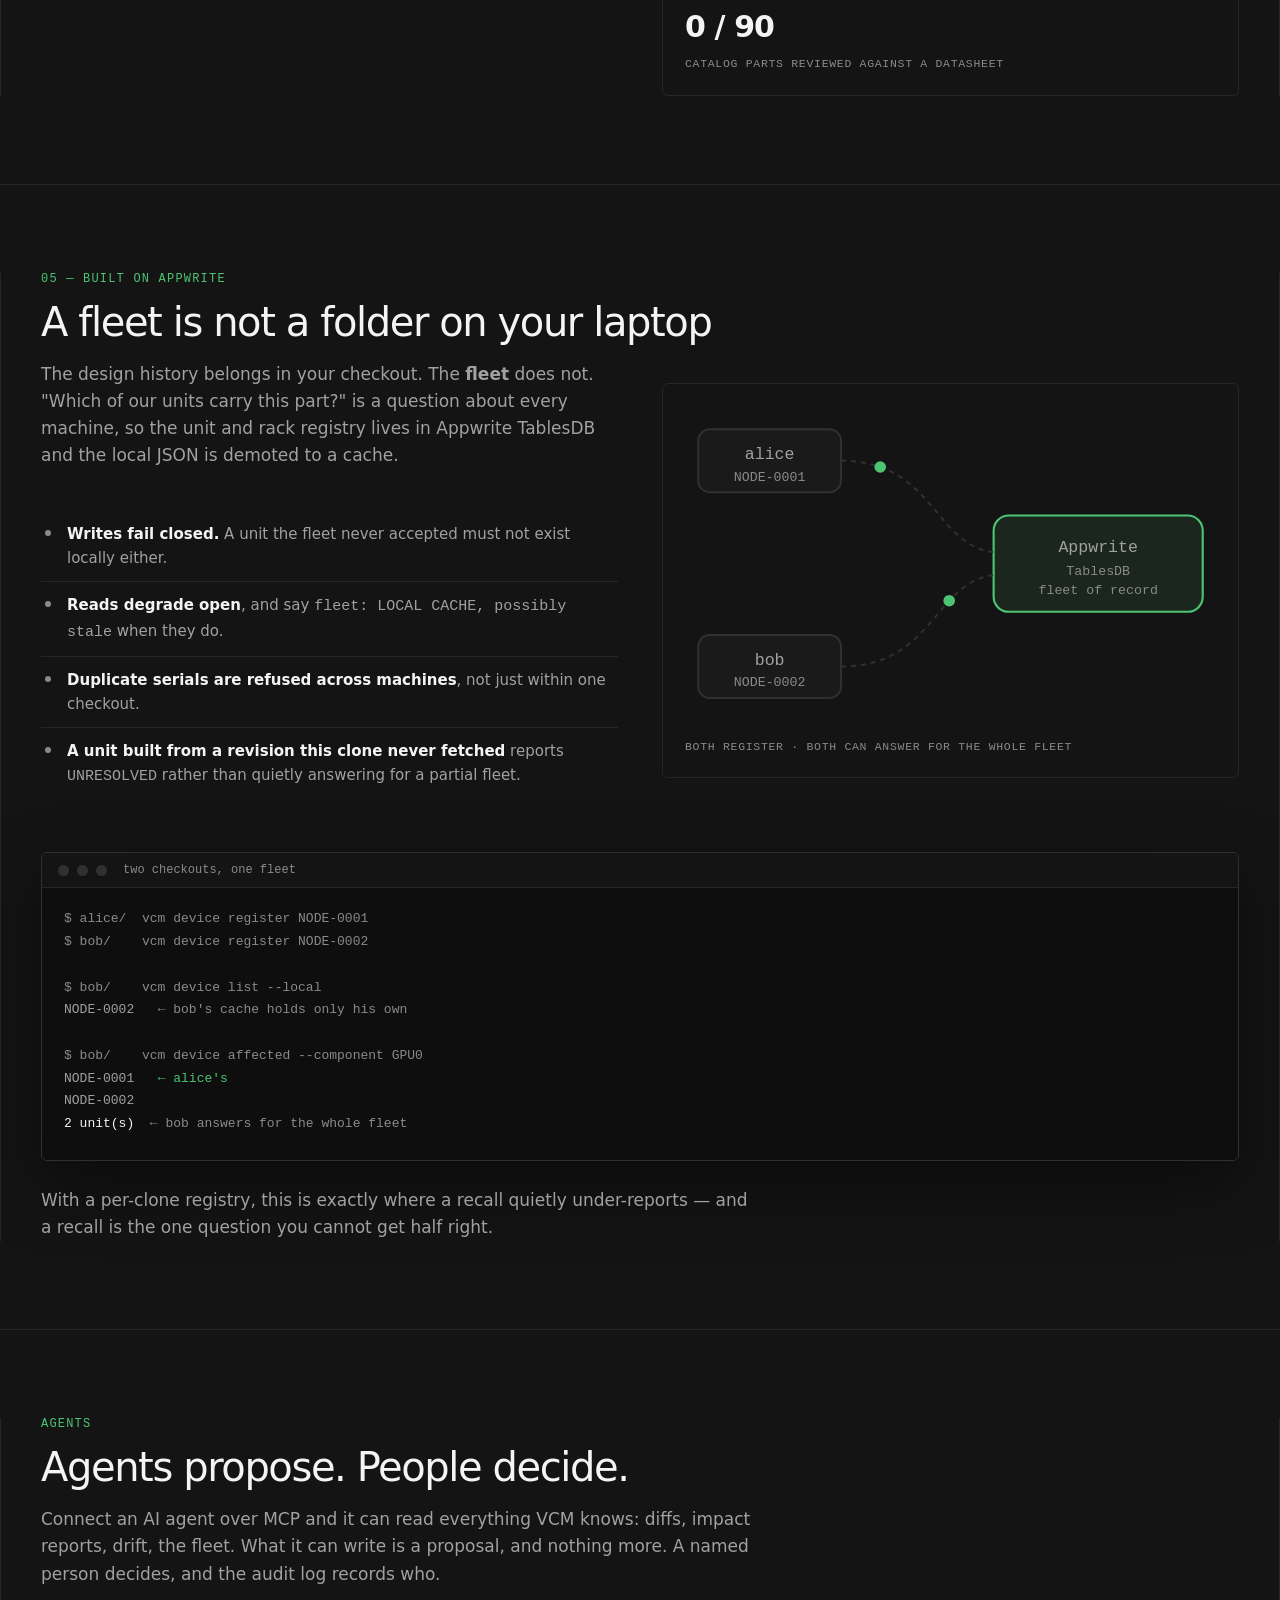
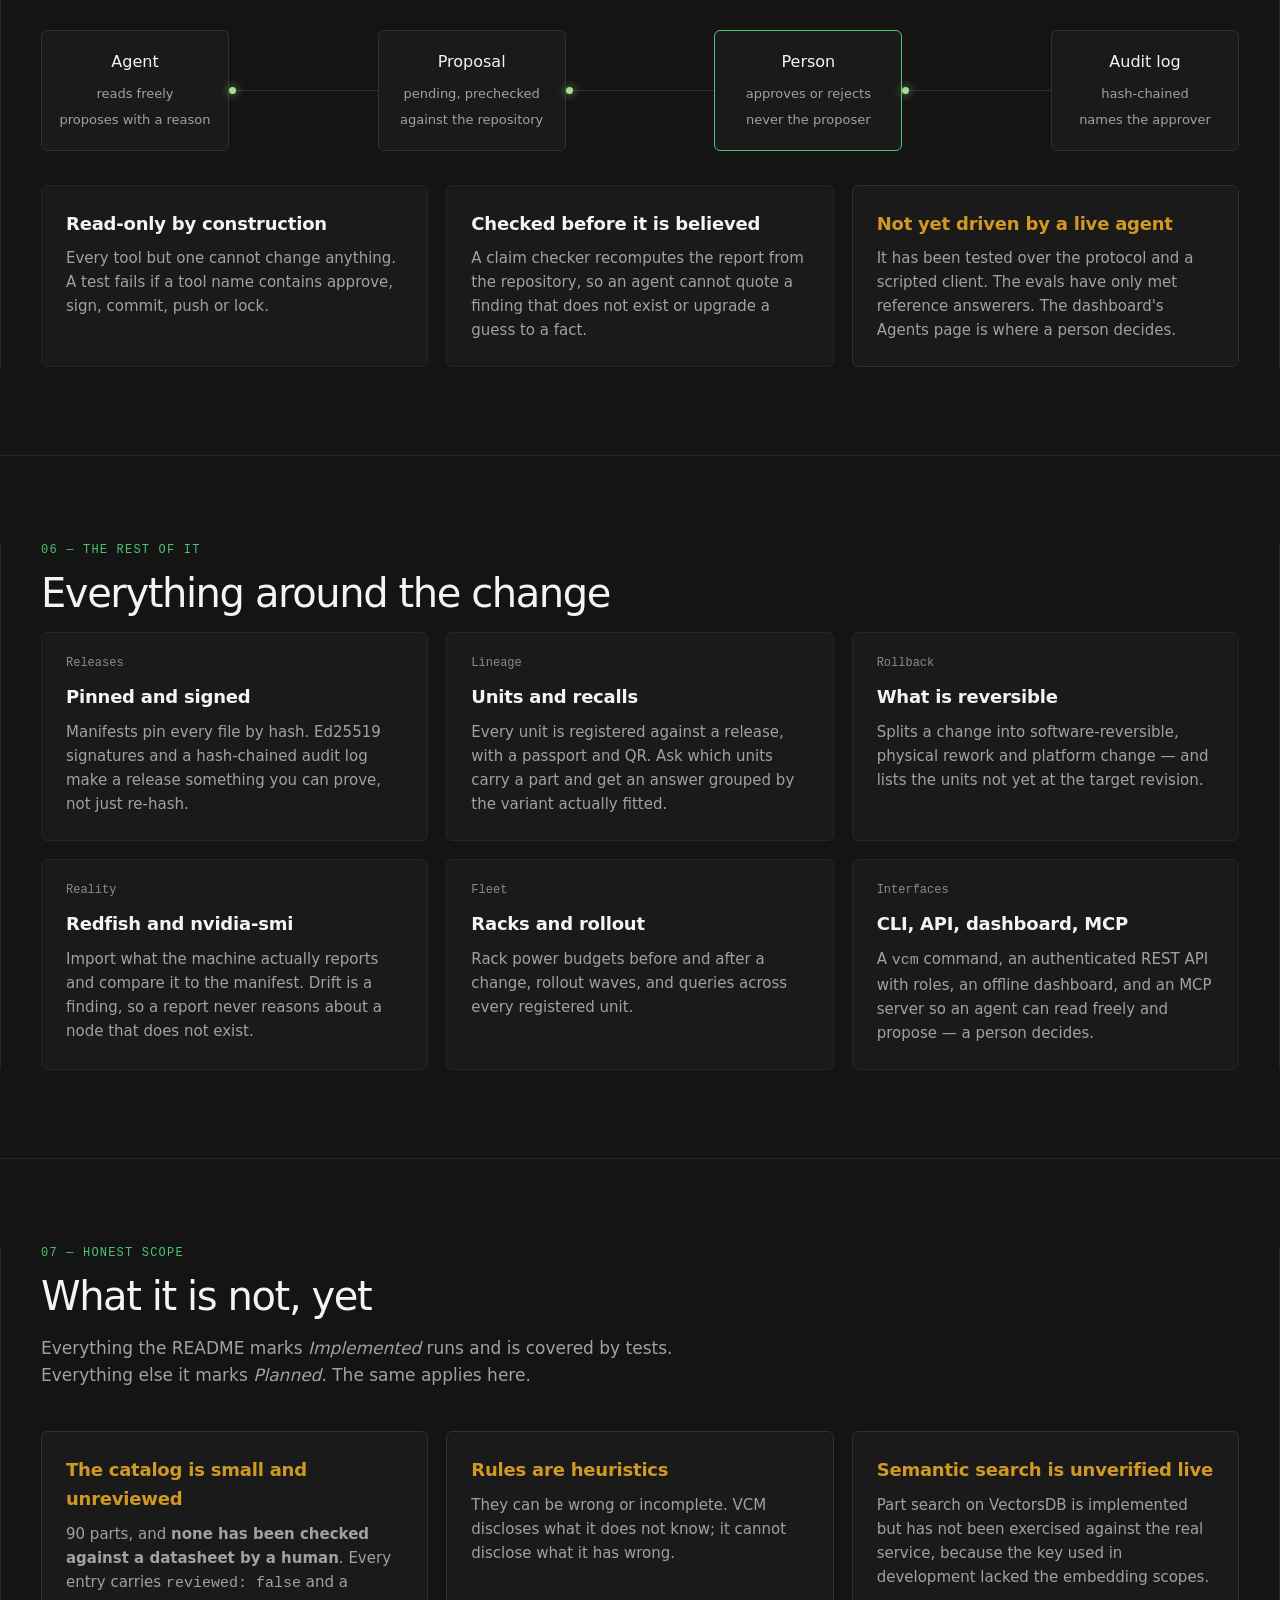
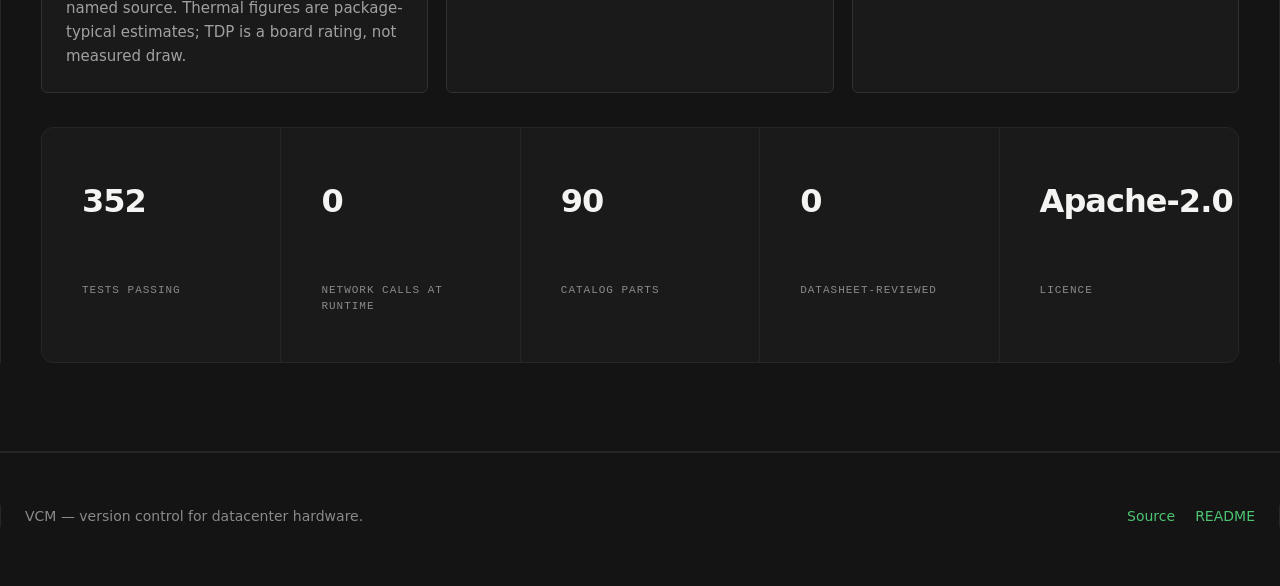
==== commit 71833a9f: "Fix accessibility issues found by axe; update test count Co-Authored-By: Claude Sonnet 5.5 <noreply@" ====
--- a/site/index.html
+++ b/site/index.html
@@ -12,11 +12,11 @@
 <a class="skip" href="#main">Skip to content</a>
 <div class="progress" aria-hidden="true"><i></i></div>
 
-<div class="announce"><span>New: confidence labels on every finding</span><i></i><a href="#trust">See how it works &rsaquo;</a></div>
+<div class="announce" role="region" aria-label="Announcement"><span>New: confidence labels on every finding</span><i></i><a href="#trust">See how it works &rsaquo;</a></div>
 <header class="site">
   <div class="wrap">
     <a class="logo" href="#top"><svg width="18" height="18" viewBox="0 0 16 16" aria-hidden="true"><path d="M3 4l3 8 3-8" stroke="#4cc472" stroke-width="1.8" fill="none"/><path d="M12 4v8" stroke="#a8e08a" stroke-width="1.8"/></svg> VCM</a>
-    <nav>
+    <nav aria-label="Primary">
       <a href="#change">What changed</a>
       <a href="#blast">Blast radius</a>
       <a href="#trust">Confidence</a>
@@ -423,7 +423,7 @@
 <footer class="site">
   <div class="wrap">
     <span>VCM &mdash; version control for datacenter hardware.</span>
-    <nav>
+    <nav aria-label="Footer">
       <a href="https://github.com/solomonwilsonr/-vcm-hardware">Source</a>
       <a href="https://github.com/solomonwilsonr/-vcm-hardware#readme">README</a>
     </nav>
--- a/site/style.css
+++ b/site/style.css
@@ -11,7 +11,7 @@
   --line-soft: #262626;
   --fg: #f4f4f2;
   --fg-dim: #a1a1a1;
-  --fg-faint: #6e6e6e;
+  --fg-faint: #8a8a8a;
   --brand: #4cc472;
   --go: #f4f4f2;
   --go-hover: #ffffff;
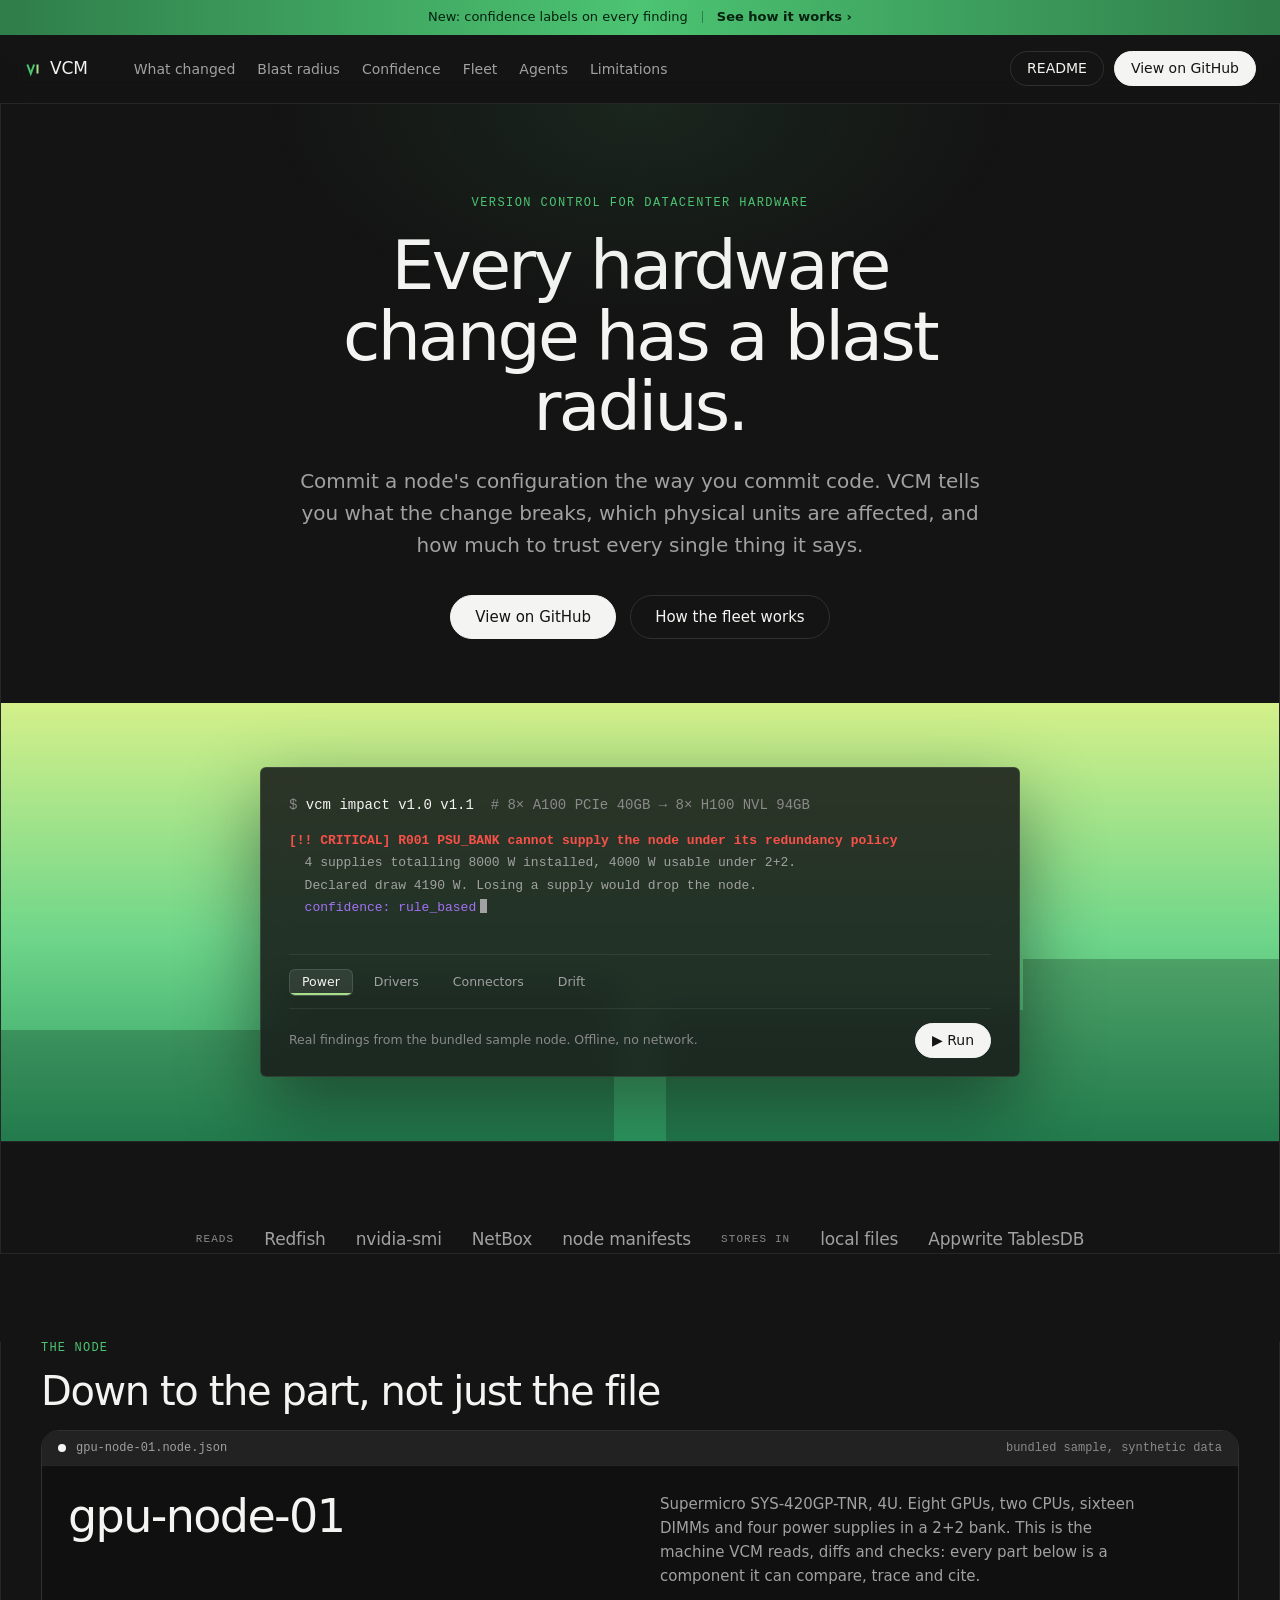
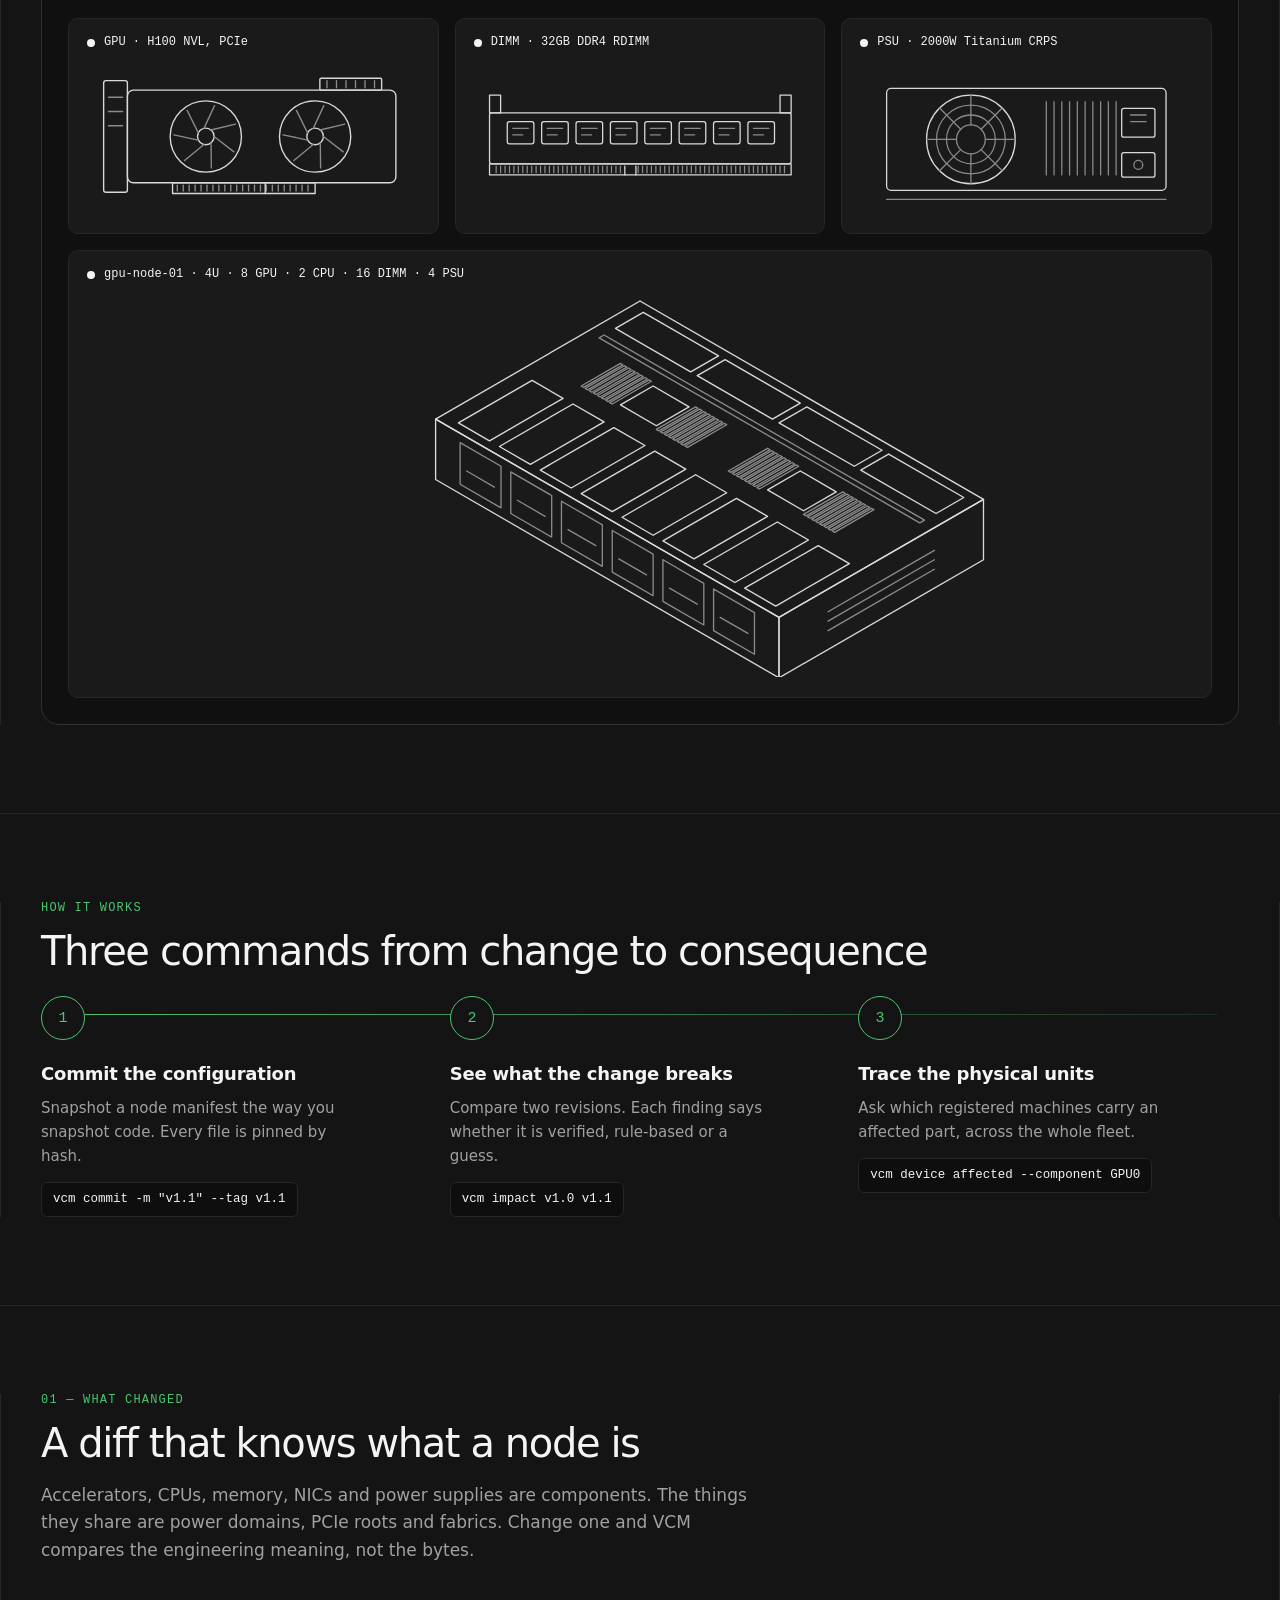
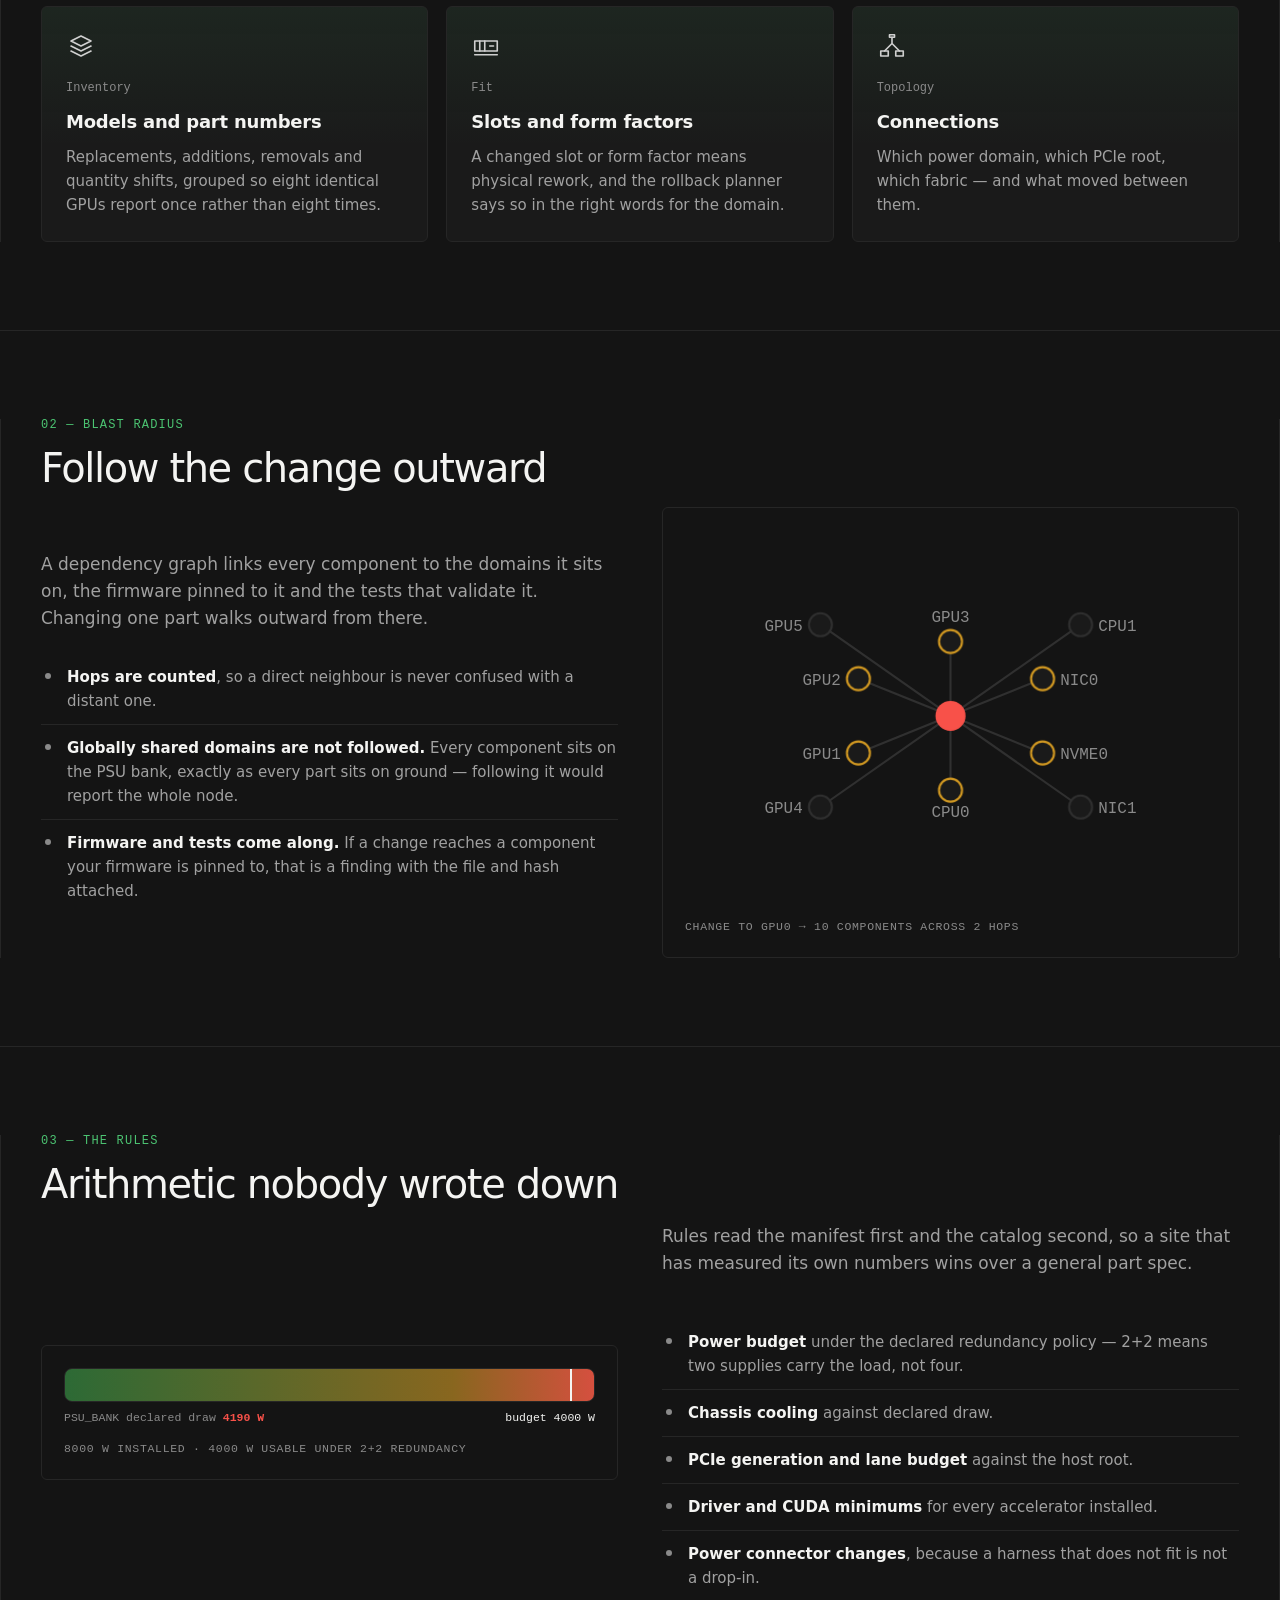
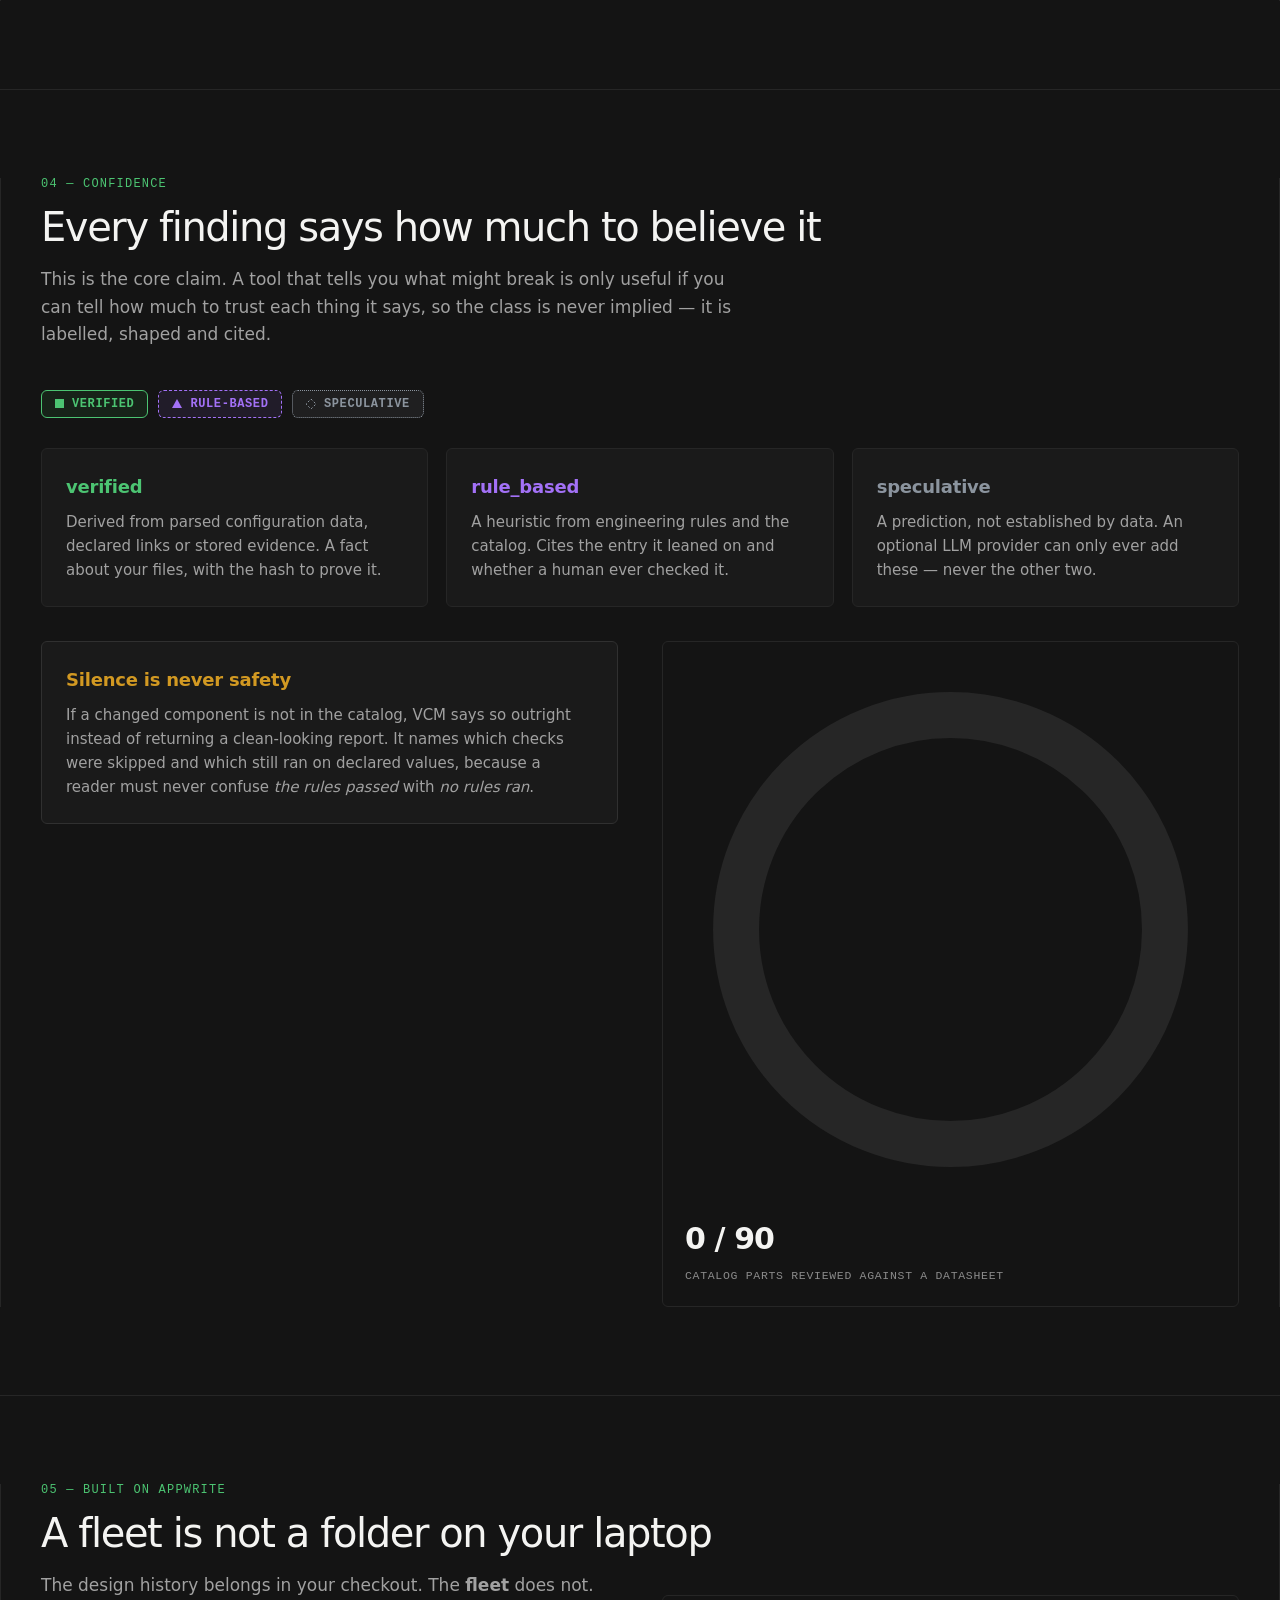
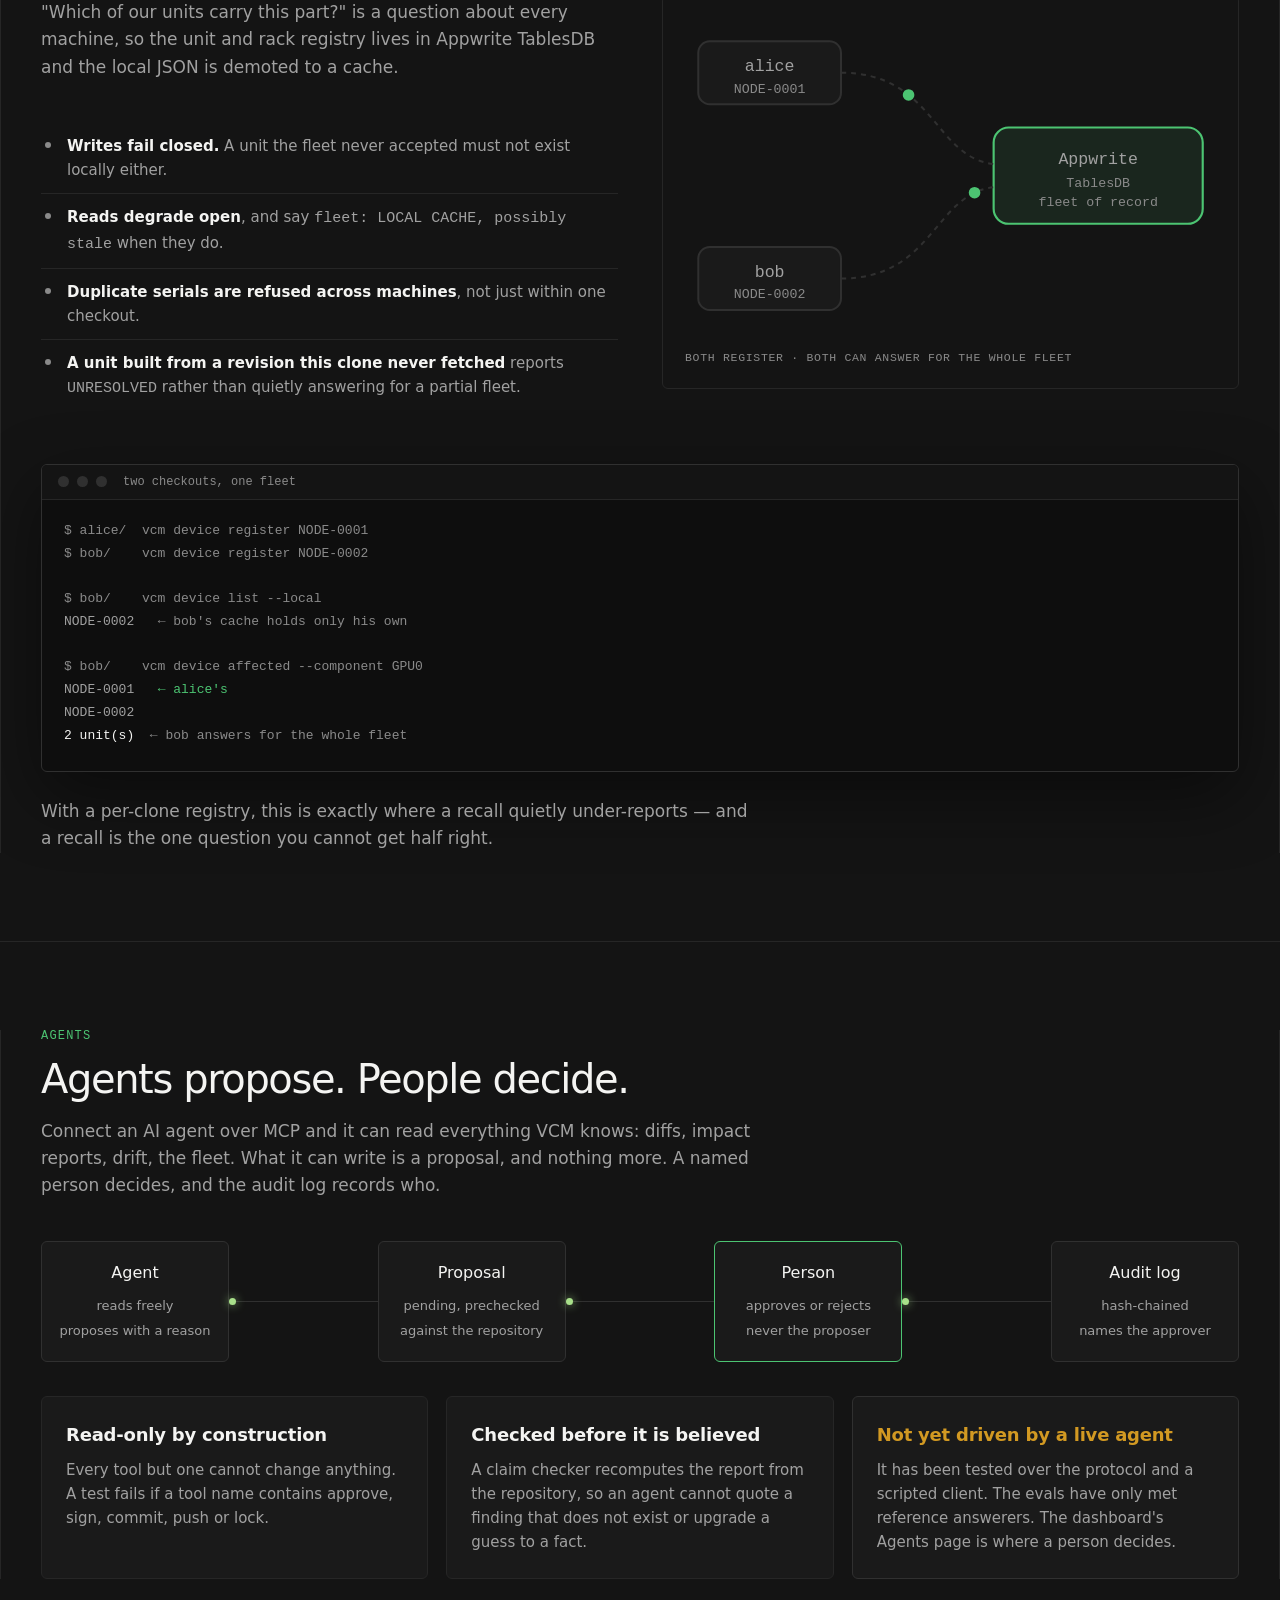
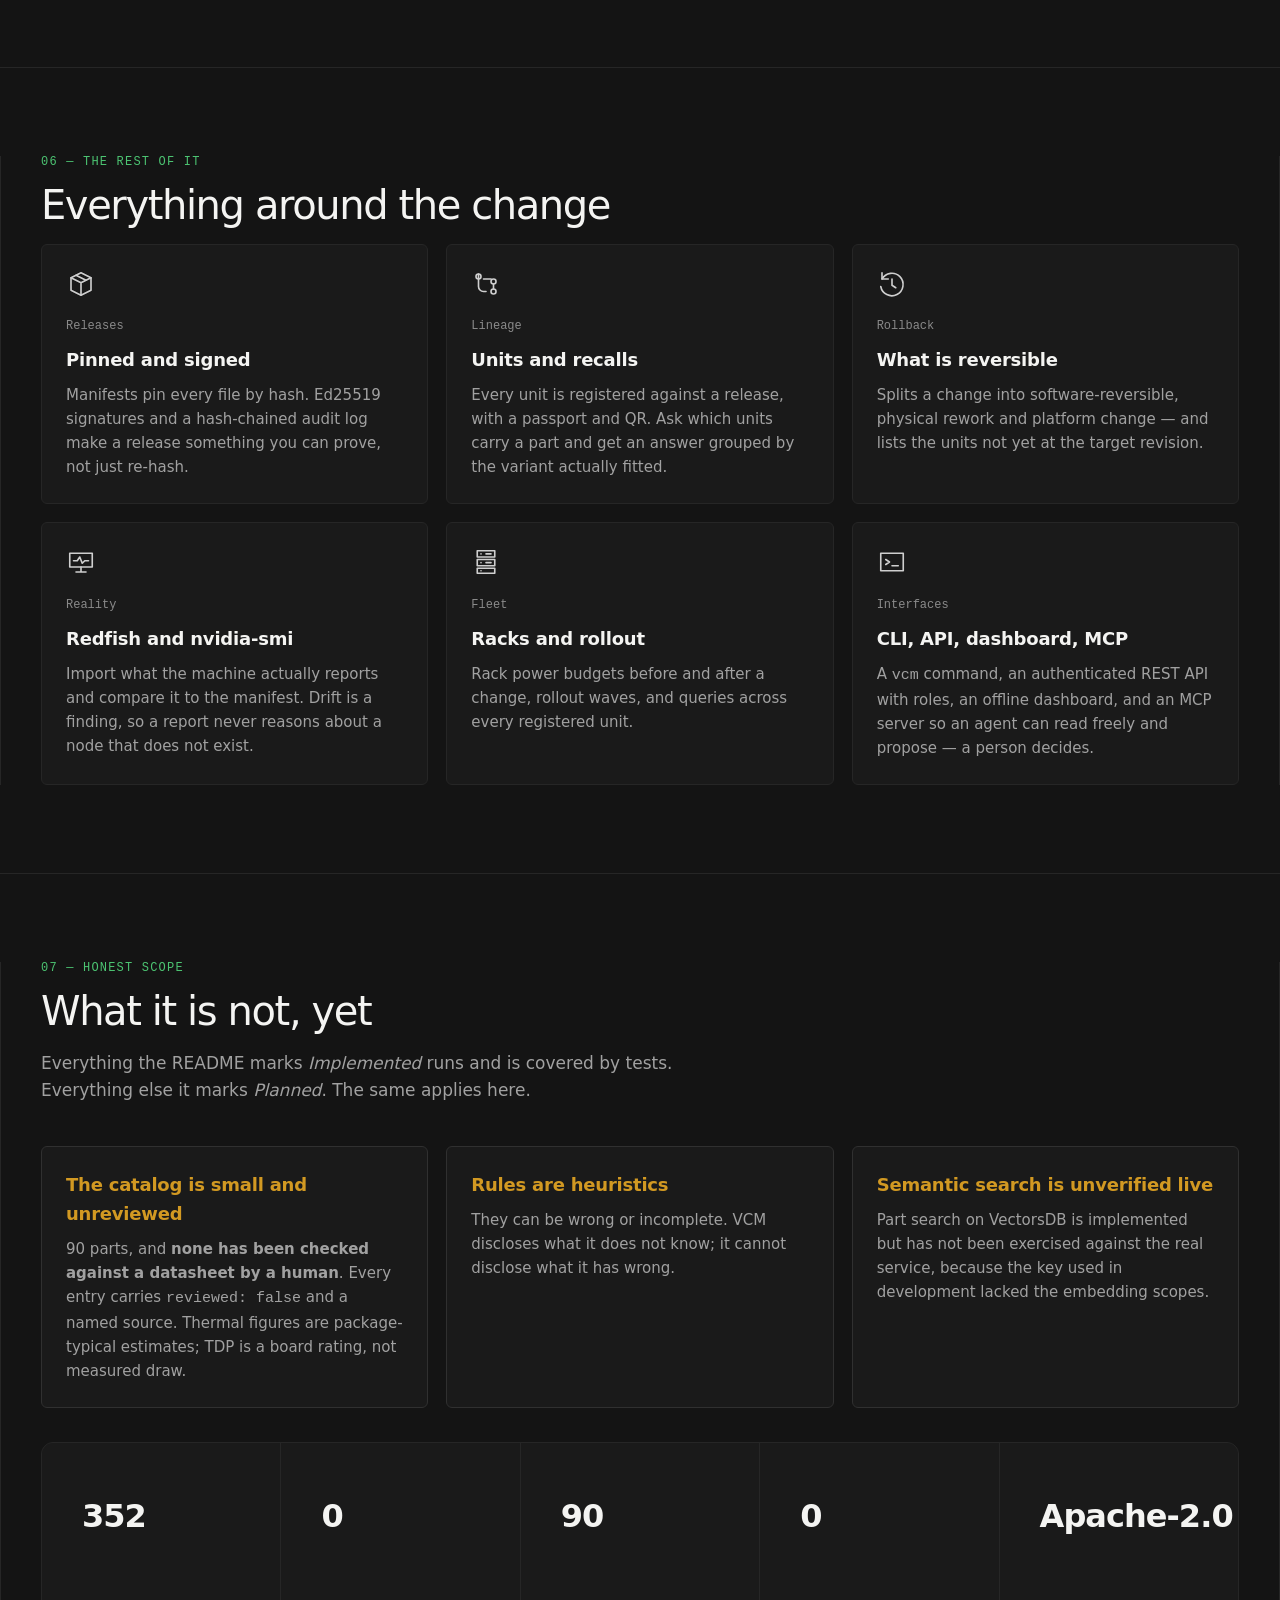
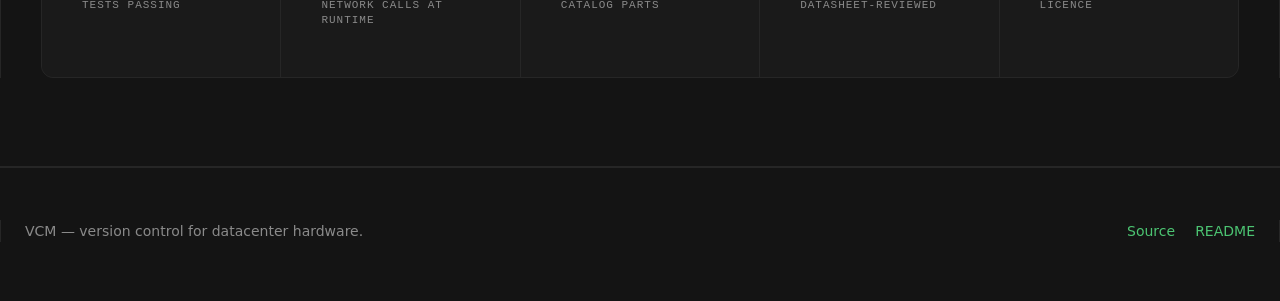
==== commit cf6f1dfe: "Add line-art illustrations: spec sheet, card icons, dashboard empty states Co-Authored-By: Claude So" ====
--- a/site/index.html
+++ b/site/index.html
@@ -71,6 +71,30 @@
   </div>
 </div>
 
+<section id="node">
+  <div class="wrap">
+    <div class="label" data-reveal>The node</div>
+    <h2 data-reveal style="--d:60ms">Down to the part, not just the file</h2>
+    <div class="sheet" data-reveal style="--d:110ms">
+      <div class="sheet-bar"><span class="dot"></span> gpu-node-01.node.json <em>bundled sample, synthetic data</em></div>
+      <div class="sheet-body">
+        <div class="sheet-head">
+          <h3>gpu-node-01</h3>
+          <p>Supermicro SYS-420GP-TNR, 4U. Eight GPUs, two CPUs, sixteen DIMMs and four power supplies
+             in a 2+2 bank. This is the machine VCM reads, diffs and checks: every part below is a
+             component it can compare, trace and cite.</p>
+        </div>
+        <div class="acards">
+          <figure class="acard"><figcaption><span class="dot"></span> GPU &middot; H100 NVL, PCIe</figcaption><svg class="art" data-art viewBox="0 0 280 124" role="img" aria-label="A dual-fan GPU card with its PCIe edge connector and power plug"><rect class="s" pathLength="1" style="--k:0" x="34" y="22" width="226" height="78" rx="5"/><rect class="s" pathLength="1" style="--k:1" x="14" y="14" width="20" height="94" rx="2"/><line class="s soft" pathLength="1" style="--k:2" x1="18" y1="28" x2="30" y2="28"/><line class="s soft" pathLength="1" style="--k:3" x1="18" y1="40" x2="30" y2="40"/><line class="s soft" pathLength="1" style="--k:4" x1="18" y1="52" x2="30" y2="52"/><circle class="s" pathLength="1" style="--k:5" cx="100" cy="61" r="30"/><circle class="s" pathLength="1" style="--k:6" cx="100" cy="61" r="7"/><line class="s soft" pathLength="1" style="--k:7" x1="107.0" y1="61.0" x2="123.69472917104007" y2="73.94448954231348"/><line class="s soft" pathLength="1" style="--k:8" x1="104.36442861301114" y1="66.47282037727621" x2="104.65301254728926" y2="87.5960424543722"/><line class="s soft" pathLength="1" style="--k:9" x1="98.4423534623058" y1="67.82449538527277" x2="82.1074825712711" y2="81.2202329378925"/><line class="s soft" pathLength="1" style="--k:10" x1="93.69321792468307" y1="64.0371861738229" x2="73.03538315992651" y2="59.618175601595865"/><line class="s soft" pathLength="1" style="--k:11" x1="93.69321792468307" y1="57.9628138261771" x2="84.2681902071007" y2="39.05666022137838"/><line class="s soft" pathLength="1" style="--k:12" x1="98.4423534623058" y1="54.17550461472723" x2="107.34737089876536" y2="35.01892725702082"/><line class="s soft" pathLength="1" style="--k:13" x1="104.36442861301113" y1="55.52717962272379" x2="124.89383144460697" y2="50.54547198542675"/><circle class="s" pathLength="1" style="--k:14" cx="192" cy="61" r="30"/><circle class="s" pathLength="1" style="--k:15" cx="192" cy="61" r="7"/><line class="s soft" pathLength="1" style="--k:16" x1="199.0" y1="61.0" x2="215.69472917104008" y2="73.94448954231348"/><line class="s soft" pathLength="1" style="--k:17" x1="196.36442861301114" y1="66.47282037727621" x2="196.65301254728928" y2="87.5960424543722"/><line class="s soft" pathLength="1" style="--k:18" x1="190.4423534623058" y1="67.82449538527277" x2="174.1074825712711" y2="81.2202329378925"/><line class="s soft" pathLength="1" style="--k:19" x1="185.69321792468307" y1="64.0371861738229" x2="165.0353831599265" y2="59.618175601595865"/><line class="s soft" pathLength="1" style="--k:20" x1="185.69321792468307" y1="57.9628138261771" x2="176.2681902071007" y2="39.05666022137838"/><line class="s soft" pathLength="1" style="--k:21" x1="190.4423534623058" y1="54.17550461472723" x2="199.34737089876538" y2="35.01892725702082"/><line class="s soft" pathLength="1" style="--k:22" x1="196.36442861301114" y1="55.52717962272379" x2="216.89383144460697" y2="50.54547198542675"/><rect class="s" pathLength="1" style="--k:23" x="196" y="12" width="52" height="10" rx="1"/><line class="s soft" pathLength="1" style="--k:24" x1="202" y1="14" x2="202" y2="20"/><line class="s soft" pathLength="1" style="--k:25" x1="210" y1="14" x2="210" y2="20"/><line class="s soft" pathLength="1" style="--k:26" x1="218" y1="14" x2="218" y2="20"/><line class="s soft" pathLength="1" style="--k:27" x1="226" y1="14" x2="226" y2="20"/><line class="s soft" pathLength="1" style="--k:28" x1="234" y1="14" x2="234" y2="20"/><line class="s soft" pathLength="1" style="--k:29" x1="242" y1="14" x2="242" y2="20"/><rect class="s" pathLength="1" style="--k:30" x="72" y="100" width="120" height="9" rx="0"/><line class="s soft" pathLength="1" style="--k:31" x1="76" y1="102" x2="76" y2="107"/><line class="s soft" pathLength="1" style="--k:32" x1="81" y1="102" x2="81" y2="107"/><line class="s soft" pathLength="1" style="--k:33" x1="86" y1="102" x2="86" y2="107"/><line class="s soft" pathLength="1" style="--k:34" x1="91" y1="102" x2="91" y2="107"/><line class="s soft" pathLength="1" style="--k:35" x1="96" y1="102" x2="96" y2="107"/><line class="s soft" pathLength="1" style="--k:36" x1="101" y1="102" x2="101" y2="107"/><line class="s soft" pathLength="1" style="--k:37" x1="106" y1="102" x2="106" y2="107"/><line class="s soft" pathLength="1" style="--k:38" x1="111" y1="102" x2="111" y2="107"/><line class="s soft" pathLength="1" style="--k:39" x1="116" y1="102" x2="116" y2="107"/><line class="s soft" pathLength="1" style="--k:40" x1="121" y1="102" x2="121" y2="107"/><line class="s soft" pathLength="1" style="--k:41" x1="126" y1="102" x2="126" y2="107"/><line class="s soft" pathLength="1" style="--k:42" x1="131" y1="102" x2="131" y2="107"/><line class="s soft" pathLength="1" style="--k:43" x1="136" y1="102" x2="136" y2="107"/><line class="s soft" pathLength="1" style="--k:44" x1="141" y1="102" x2="141" y2="107"/><line class="s soft" pathLength="1" style="--k:45" x1="146" y1="102" x2="146" y2="107"/><line class="s soft" pathLength="1" style="--k:46" x1="151" y1="102" x2="151" y2="107"/><line class="s soft" pathLength="1" style="--k:47" x1="156" y1="102" x2="156" y2="107"/><line class="s soft" pathLength="1" style="--k:48" x1="161" y1="102" x2="161" y2="107"/><line class="s soft" pathLength="1" style="--k:49" x1="166" y1="102" x2="166" y2="107"/><line class="s soft" pathLength="1" style="--k:50" x1="171" y1="102" x2="171" y2="107"/><line class="s soft" pathLength="1" style="--k:51" x1="176" y1="102" x2="176" y2="107"/><line class="s soft" pathLength="1" style="--k:52" x1="181" y1="102" x2="181" y2="107"/><line class="s soft" pathLength="1" style="--k:53" x1="186" y1="102" x2="186" y2="107"/><line class="s" pathLength="1" style="--k:54" x1="150" y1="100" x2="150" y2="109"/></svg></figure>
+          <figure class="acard"><figcaption><span class="dot"></span> DIMM &middot; 32GB DDR4 RDIMM</figcaption><svg class="art" data-art viewBox="0 0 300 124" role="img" aria-label="A memory module (DIMM) with eight chips and a keyed edge connector"><rect class="s" pathLength="1" style="--k:0" x="14" y="44" width="272" height="46" rx="2"/><rect class="s" pathLength="1" style="--k:1" x="30" y="52" width="24" height="20" rx="2"/><line class="s soft" pathLength="1" style="--k:2" x1="35" y1="58" x2="49" y2="58"/><line class="s soft" pathLength="1" style="--k:3" x1="35" y1="64" x2="44" y2="64"/><rect class="s" pathLength="1" style="--k:4" x="61" y="52" width="24" height="20" rx="2"/><line class="s soft" pathLength="1" style="--k:5" x1="66" y1="58" x2="80" y2="58"/><line class="s soft" pathLength="1" style="--k:6" x1="66" y1="64" x2="75" y2="64"/><rect class="s" pathLength="1" style="--k:7" x="92" y="52" width="24" height="20" rx="2"/><line class="s soft" pathLength="1" style="--k:8" x1="97" y1="58" x2="111" y2="58"/><line class="s soft" pathLength="1" style="--k:9" x1="97" y1="64" x2="106" y2="64"/><rect class="s" pathLength="1" style="--k:10" x="123" y="52" width="24" height="20" rx="2"/><line class="s soft" pathLength="1" style="--k:11" x1="128" y1="58" x2="142" y2="58"/><line class="s soft" pathLength="1" style="--k:12" x1="128" y1="64" x2="137" y2="64"/><rect class="s" pathLength="1" style="--k:13" x="154" y="52" width="24" height="20" rx="2"/><line class="s soft" pathLength="1" style="--k:14" x1="159" y1="58" x2="173" y2="58"/><line class="s soft" pathLength="1" style="--k:15" x1="159" y1="64" x2="168" y2="64"/><rect class="s" pathLength="1" style="--k:16" x="185" y="52" width="24" height="20" rx="2"/><line class="s soft" pathLength="1" style="--k:17" x1="190" y1="58" x2="204" y2="58"/><line class="s soft" pathLength="1" style="--k:18" x1="190" y1="64" x2="199" y2="64"/><rect class="s" pathLength="1" style="--k:19" x="216" y="52" width="24" height="20" rx="2"/><line class="s soft" pathLength="1" style="--k:20" x1="221" y1="58" x2="235" y2="58"/><line class="s soft" pathLength="1" style="--k:21" x1="221" y1="64" x2="230" y2="64"/><rect class="s" pathLength="1" style="--k:22" x="247" y="52" width="24" height="20" rx="2"/><line class="s soft" pathLength="1" style="--k:23" x1="252" y1="58" x2="266" y2="58"/><line class="s soft" pathLength="1" style="--k:24" x1="252" y1="64" x2="261" y2="64"/><rect class="s" pathLength="1" style="--k:25" x="14" y="90" width="272" height="10" rx="0"/><line class="s soft" pathLength="1" style="--k:26" x1="20" y1="92" x2="20" y2="98"/><line class="s soft" pathLength="1" style="--k:27" x1="24" y1="92" x2="24" y2="98"/><line class="s soft" pathLength="1" style="--k:28" x1="28" y1="92" x2="28" y2="98"/><line class="s soft" pathLength="1" style="--k:29" x1="32" y1="92" x2="32" y2="98"/><line class="s soft" pathLength="1" style="--k:30" x1="36" y1="92" x2="36" y2="98"/><line class="s soft" pathLength="1" style="--k:31" x1="40" y1="92" x2="40" y2="98"/><line class="s soft" pathLength="1" style="--k:32" x1="44" y1="92" x2="44" y2="98"/><line class="s soft" pathLength="1" style="--k:33" x1="48" y1="92" x2="48" y2="98"/><line class="s soft" pathLength="1" style="--k:34" x1="52" y1="92" x2="52" y2="98"/><line class="s soft" pathLength="1" style="--k:35" x1="56" y1="92" x2="56" y2="98"/><line class="s soft" pathLength="1" style="--k:36" x1="60" y1="92" x2="60" y2="98"/><line class="s soft" pathLength="1" style="--k:37" x1="64" y1="92" x2="64" y2="98"/><line class="s soft" pathLength="1" style="--k:38" x1="68" y1="92" x2="68" y2="98"/><line class="s soft" pathLength="1" style="--k:39" x1="72" y1="92" x2="72" y2="98"/><line class="s soft" pathLength="1" style="--k:40" x1="76" y1="92" x2="76" y2="98"/><line class="s soft" pathLength="1" style="--k:41" x1="80" y1="92" x2="80" y2="98"/><line class="s soft" pathLength="1" style="--k:42" x1="84" y1="92" x2="84" y2="98"/><line class="s soft" pathLength="1" style="--k:43" x1="88" y1="92" x2="88" y2="98"/><line class="s soft" pathLength="1" style="--k:44" x1="92" y1="92" x2="92" y2="98"/><line class="s soft" pathLength="1" style="--k:45" x1="96" y1="92" x2="96" y2="98"/><line class="s soft" pathLength="1" style="--k:46" x1="100" y1="92" x2="100" y2="98"/><line class="s soft" pathLength="1" style="--k:47" x1="104" y1="92" x2="104" y2="98"/><line class="s soft" pathLength="1" style="--k:48" x1="108" y1="92" x2="108" y2="98"/><line class="s soft" pathLength="1" style="--k:49" x1="112" y1="92" x2="112" y2="98"/><line class="s soft" pathLength="1" style="--k:50" x1="116" y1="92" x2="116" y2="98"/><line class="s soft" pathLength="1" style="--k:51" x1="120" y1="92" x2="120" y2="98"/><line class="s soft" pathLength="1" style="--k:52" x1="124" y1="92" x2="124" y2="98"/><line class="s soft" pathLength="1" style="--k:53" x1="128" y1="92" x2="128" y2="98"/><line class="s soft" pathLength="1" style="--k:54" x1="132" y1="92" x2="132" y2="98"/><line class="s soft" pathLength="1" style="--k:55" x1="148" y1="92" x2="148" y2="98"/><line class="s soft" pathLength="1" style="--k:56" x1="152" y1="92" x2="152" y2="98"/><line class="s soft" pathLength="1" style="--k:57" x1="156" y1="92" x2="156" y2="98"/><line class="s soft" pathLength="1" style="--k:58" x1="160" y1="92" x2="160" y2="98"/><line class="s soft" pathLength="1" style="--k:59" x1="164" y1="92" x2="164" y2="98"/><line class="s soft" pathLength="1" style="--k:60" x1="168" y1="92" x2="168" y2="98"/><line class="s soft" pathLength="1" style="--k:61" x1="172" y1="92" x2="172" y2="98"/><line class="s soft" pathLength="1" style="--k:62" x1="176" y1="92" x2="176" y2="98"/><line class="s soft" pathLength="1" style="--k:63" x1="180" y1="92" x2="180" y2="98"/><line class="s soft" pathLength="1" style="--k:64" x1="184" y1="92" x2="184" y2="98"/><line class="s soft" pathLength="1" style="--k:65" x1="188" y1="92" x2="188" y2="98"/><line class="s soft" pathLength="1" style="--k:66" x1="192" y1="92" x2="192" y2="98"/><line class="s soft" pathLength="1" style="--k:67" x1="196" y1="92" x2="196" y2="98"/><line class="s soft" pathLength="1" style="--k:68" x1="200" y1="92" x2="200" y2="98"/><line class="s soft" pathLength="1" style="--k:69" x1="204" y1="92" x2="204" y2="98"/><line class="s soft" pathLength="1" style="--k:70" x1="208" y1="92" x2="208" y2="98"/><line class="s soft" pathLength="1" style="--k:71" x1="212" y1="92" x2="212" y2="98"/><line class="s soft" pathLength="1" style="--k:72" x1="216" y1="92" x2="216" y2="98"/><line class="s soft" pathLength="1" style="--k:73" x1="220" y1="92" x2="220" y2="98"/><line class="s soft" pathLength="1" style="--k:74" x1="224" y1="92" x2="224" y2="98"/><line class="s soft" pathLength="1" style="--k:75" x1="228" y1="92" x2="228" y2="98"/><line class="s soft" pathLength="1" style="--k:76" x1="232" y1="92" x2="232" y2="98"/><line class="s soft" pathLength="1" style="--k:77" x1="236" y1="92" x2="236" y2="98"/><line class="s soft" pathLength="1" style="--k:78" x1="240" y1="92" x2="240" y2="98"/><line class="s soft" pathLength="1" style="--k:79" x1="244" y1="92" x2="244" y2="98"/><line class="s soft" pathLength="1" style="--k:80" x1="248" y1="92" x2="248" y2="98"/><line class="s soft" pathLength="1" style="--k:81" x1="252" y1="92" x2="252" y2="98"/><line class="s soft" pathLength="1" style="--k:82" x1="256" y1="92" x2="256" y2="98"/><line class="s soft" pathLength="1" style="--k:83" x1="260" y1="92" x2="260" y2="98"/><line class="s soft" pathLength="1" style="--k:84" x1="264" y1="92" x2="264" y2="98"/><line class="s soft" pathLength="1" style="--k:85" x1="268" y1="92" x2="268" y2="98"/><line class="s soft" pathLength="1" style="--k:86" x1="272" y1="92" x2="272" y2="98"/><line class="s soft" pathLength="1" style="--k:87" x1="276" y1="92" x2="276" y2="98"/><line class="s soft" pathLength="1" style="--k:88" x1="280" y1="92" x2="280" y2="98"/><path class="s" pathLength="1" style="--k:89" d="M136.0 100.0 L136.0 92.0 Z"/><path class="s" pathLength="1" style="--k:90" d="M146.0 100.0 L146.0 92.0 Z"/><path class="s" pathLength="1" style="--k:91" d="M14.0 44.0 L14.0 28.0 L24.0 28.0 L24.0 44.0 Z"/><path class="s" pathLength="1" style="--k:92" d="M286.0 44.0 L286.0 28.0 L276.0 28.0 L276.0 44.0 Z"/></svg></figure>
+          <figure class="acard"><figcaption><span class="dot"></span> PSU &middot; 2000W Titanium CRPS</figcaption><svg class="art" data-art viewBox="0 0 300 134" role="img" aria-label="A hot-swap power supply with a fan grille and vents"><rect class="s" pathLength="1" style="--k:0" x="24" y="22" width="252" height="92" rx="4"/><circle class="s" pathLength="1" style="--k:1" cx="100" cy="68" r="40"/><circle class="s soft" pathLength="1" style="--k:2" cx="100" cy="68" r="31"/><circle class="s soft" pathLength="1" style="--k:3" cx="100" cy="68" r="22"/><circle class="s soft" pathLength="1" style="--k:4" cx="100" cy="68" r="13"/><line class="s soft" pathLength="1" style="--k:5" x1="113.0" y1="68.0" x2="140.0" y2="68.0"/><line class="s soft" pathLength="1" style="--k:6" x1="109.19238815542512" y1="77.19238815542512" x2="128.2842712474619" y2="96.2842712474619"/><line class="s soft" pathLength="1" style="--k:7" x1="100.0" y1="81.0" x2="100.0" y2="108.0"/><line class="s soft" pathLength="1" style="--k:8" x1="90.80761184457488" y1="77.19238815542512" x2="71.7157287525381" y2="96.2842712474619"/><line class="s soft" pathLength="1" style="--k:9" x1="87.0" y1="68.0" x2="60.0" y2="68.0"/><line class="s soft" pathLength="1" style="--k:10" x1="90.80761184457488" y1="58.80761184457488" x2="71.7157287525381" y2="39.7157287525381"/><line class="s soft" pathLength="1" style="--k:11" x1="100.0" y1="55.0" x2="99.99999999999999" y2="28.0"/><line class="s soft" pathLength="1" style="--k:12" x1="109.19238815542512" y1="58.80761184457488" x2="128.2842712474619" y2="39.71572875253809"/><line class="s soft" pathLength="1" style="--k:13" x1="168" y1="34" x2="168" y2="100"/><line class="s soft" pathLength="1" style="--k:14" x1="175" y1="34" x2="175" y2="100"/><line class="s soft" pathLength="1" style="--k:15" x1="182" y1="34" x2="182" y2="100"/><line class="s soft" pathLength="1" style="--k:16" x1="189" y1="34" x2="189" y2="100"/><line class="s soft" pathLength="1" style="--k:17" x1="196" y1="34" x2="196" y2="100"/><line class="s soft" pathLength="1" style="--k:18" x1="203" y1="34" x2="203" y2="100"/><line class="s soft" pathLength="1" style="--k:19" x1="210" y1="34" x2="210" y2="100"/><line class="s soft" pathLength="1" style="--k:20" x1="217" y1="34" x2="217" y2="100"/><line class="s soft" pathLength="1" style="--k:21" x1="224" y1="34" x2="224" y2="100"/><line class="s soft" pathLength="1" style="--k:22" x1="231" y1="34" x2="231" y2="100"/><rect class="s" pathLength="1" style="--k:23" x="236" y="40" width="30" height="26" rx="2"/><line class="s soft" pathLength="1" style="--k:24" x1="244" y1="46" x2="258" y2="46"/><line class="s soft" pathLength="1" style="--k:25" x1="244" y1="52" x2="258" y2="52"/><rect class="s" pathLength="1" style="--k:26" x="236" y="80" width="30" height="22" rx="2"/><circle class="s soft" pathLength="1" style="--k:27" cx="251" cy="91" r="4"/><line class="s soft" pathLength="1" style="--k:28" x1="24" y1="122" x2="276" y2="122"/></svg></figure>
+        </div>
+        <figure class="acard big"><figcaption><span class="dot"></span> gpu-node-01 &middot; 4U &middot; 8 GPU &middot; 2 CPU &middot; 16 DIMM &middot; 4 PSU</figcaption><svg class="art" data-art viewBox="0 0 660 330" role="img" aria-label="Isometric cut-away of a 4U GPU server: 8 GPUs, 2 CPUs with 16 DIMMs, 4 power supplies"><path class="s" pathLength="1" style="--k:0" d="M330.0 3.5 L628.3 175.7 L450.7 278.2 L152.5 106.0 Z"/><path class="s" pathLength="1" style="--k:1" d="M152.5 106.0 L450.7 278.2 L450.7 330.7 L152.5 158.5 Z"/><path class="s" pathLength="1" style="--k:2" d="M628.3 175.7 L450.7 278.2 L450.7 330.7 L628.3 228.2 Z"/><path class="s" pathLength="1" style="--k:3" d="M332.8 13.4 L398.2 51.1 L374.0 65.0 L308.7 27.3 Z"/><path class="s" pathLength="1" style="--k:4" d="M403.9 54.4 L469.2 92.1 L445.0 106.0 L379.7 68.3 Z"/><path class="s" pathLength="1" style="--k:5" d="M474.9 95.4 L540.2 133.1 L516.1 147.0 L450.7 109.3 Z"/><path class="s" pathLength="1" style="--k:6" d="M545.9 136.4 L611.2 174.1 L587.1 188.0 L521.7 150.3 Z"/><path class="s" pathLength="1" style="--k:7" d="M236.3 72.4 L263.2 88.0 L199.3 124.9 L172.3 109.3 Z"/><path class="s" pathLength="1" style="--k:8" d="M271.8 92.9 L298.8 108.5 L234.8 145.4 L207.9 129.8 Z"/><path class="s" pathLength="1" style="--k:9" d="M307.3 113.4 L334.3 129.0 L270.3 165.9 L243.4 150.3 Z"/><path class="s" pathLength="1" style="--k:10" d="M342.8 133.9 L369.8 149.5 L305.9 186.4 L278.9 170.8 Z"/><path class="s" pathLength="1" style="--k:11" d="M378.3 154.4 L405.3 170.0 L341.4 206.9 L314.4 191.3 Z"/><path class="s" pathLength="1" style="--k:12" d="M413.8 174.9 L440.8 190.5 L376.9 227.4 L349.9 211.8 Z"/><path class="s" pathLength="1" style="--k:13" d="M449.3 195.4 L476.3 211.0 L412.4 247.9 L385.4 232.3 Z"/><path class="s" pathLength="1" style="--k:14" d="M484.8 215.9 L511.8 231.5 L447.9 268.4 L420.9 252.8 Z"/><path class="s" pathLength="1" style="--k:15" d="M341.4 77.3 L372.6 95.4 L344.2 111.8 L313.0 93.7 Z"/><path class="s soft" pathLength="1" style="--k:16" d="M313.0 57.6 L315.1 58.9 L281.0 78.5 L278.9 77.3 Z"/><path class="s soft" pathLength="1" style="--k:17" d="M378.3 95.4 L380.4 96.6 L346.3 116.3 L344.2 115.0 Z"/><path class="s soft" pathLength="1" style="--k:18" d="M316.5 59.7 L318.6 60.9 L284.6 80.6 L282.4 79.4 Z"/><path class="s soft" pathLength="1" style="--k:19" d="M381.8 97.4 L384.0 98.6 L349.9 118.3 L347.8 117.1 Z"/><path class="s soft" pathLength="1" style="--k:20" d="M320.1 61.7 L322.2 63.0 L288.1 82.7 L286.0 81.4 Z"/><path class="s soft" pathLength="1" style="--k:21" d="M385.4 99.5 L387.5 100.7 L353.4 120.4 L351.3 119.1 Z"/><path class="s soft" pathLength="1" style="--k:22" d="M323.6 63.8 L325.7 65.0 L291.7 84.7 L289.5 83.5 Z"/><path class="s soft" pathLength="1" style="--k:23" d="M388.9 101.5 L391.1 102.7 L357.0 122.4 L354.9 121.2 Z"/><path class="s soft" pathLength="1" style="--k:24" d="M327.2 65.8 L329.3 67.1 L295.2 86.8 L293.1 85.5 Z"/><path class="s soft" pathLength="1" style="--k:25" d="M392.5 103.6 L394.6 104.8 L360.5 124.5 L358.4 123.2 Z"/><path class="s soft" pathLength="1" style="--k:26" d="M330.7 67.9 L332.8 69.1 L298.8 88.8 L296.6 87.6 Z"/><path class="s soft" pathLength="1" style="--k:27" d="M396.0 105.6 L398.2 106.8 L364.1 126.5 L362.0 125.3 Z"/><path class="s soft" pathLength="1" style="--k:28" d="M334.3 69.9 L336.4 71.2 L302.3 90.8 L300.2 89.6 Z"/><path class="s soft" pathLength="1" style="--k:29" d="M399.6 107.7 L401.7 108.9 L367.6 128.6 L365.5 127.3 Z"/><path class="s soft" pathLength="1" style="--k:30" d="M337.8 72.0 L339.9 73.2 L305.9 92.9 L303.7 91.7 Z"/><path class="s soft" pathLength="1" style="--k:31" d="M403.1 109.7 L405.3 110.9 L371.2 130.6 L369.1 129.4 Z"/><path class="s" pathLength="1" style="--k:32" d="M469.2 151.1 L500.4 169.2 L472.0 185.6 L440.8 167.5 Z"/><path class="s soft" pathLength="1" style="--k:33" d="M440.8 131.4 L442.9 132.7 L408.8 152.3 L406.7 151.1 Z"/><path class="s soft" pathLength="1" style="--k:34" d="M506.1 169.2 L508.2 170.4 L474.2 190.1 L472.0 188.8 Z"/><path class="s soft" pathLength="1" style="--k:35" d="M444.3 133.5 L446.5 134.7 L412.4 154.4 L410.2 153.2 Z"/><path class="s soft" pathLength="1" style="--k:36" d="M509.7 171.2 L511.8 172.4 L477.7 192.1 L475.6 190.9 Z"/><path class="s soft" pathLength="1" style="--k:37" d="M447.9 135.5 L450.0 136.8 L415.9 156.4 L413.8 155.2 Z"/><path class="s soft" pathLength="1" style="--k:38" d="M513.2 173.3 L515.3 174.5 L481.3 194.2 L479.1 192.9 Z"/><path class="s soft" pathLength="1" style="--k:39" d="M451.4 137.6 L453.6 138.8 L419.5 158.5 L417.3 157.3 Z"/><path class="s soft" pathLength="1" style="--k:40" d="M516.8 175.3 L518.9 176.5 L484.8 196.2 L482.7 195.0 Z"/><path class="s soft" pathLength="1" style="--k:41" d="M455.0 139.6 L457.1 140.9 L423.0 160.5 L420.9 159.3 Z"/><path class="s soft" pathLength="1" style="--k:42" d="M520.3 177.4 L522.4 178.6 L488.4 198.3 L486.2 197.0 Z"/><path class="s soft" pathLength="1" style="--k:43" d="M458.5 141.7 L460.7 142.9 L426.6 162.6 L424.4 161.4 Z"/><path class="s soft" pathLength="1" style="--k:44" d="M523.9 179.4 L526.0 180.6 L491.9 200.3 L489.8 199.1 Z"/><path class="s soft" pathLength="1" style="--k:45" d="M462.1 143.7 L464.2 145.0 L430.1 164.6 L428.0 163.4 Z"/><path class="s soft" pathLength="1" style="--k:46" d="M527.4 181.5 L529.5 182.7 L495.5 202.4 L493.3 201.1 Z"/><path class="s soft" pathLength="1" style="--k:47" d="M465.6 145.8 L467.8 147.0 L433.7 166.7 L431.6 165.5 Z"/><path class="s soft" pathLength="1" style="--k:48" d="M531.0 183.5 L533.1 184.7 L499.0 204.4 L496.9 203.2 Z"/><path class="s soft" pathLength="1" style="--k:49" d="M298.8 33.0 L577.1 193.8 L572.9 196.2 L294.5 35.5 Z"/><path class="s soft" pathLength="1" style="--k:50" d="M173.8 126.5 L209.3 147.0 L209.3 183.1 L173.8 162.6 Z"/><line class="s soft" pathLength="1" style="--k:51" x1="179.45014380611318" y1="151.11999999999998" x2="203.59493206362333" y2="165.05999999999997"/><path class="s soft" pathLength="1" style="--k:52" d="M217.8 151.9 L253.3 172.4 L253.3 208.5 L217.8 188.0 Z"/><line class="s soft" pathLength="1" style="--k:53" x1="223.47887533451404" y1="176.53999999999996" x2="247.6236635920242" y2="190.47999999999996"/><path class="s soft" pathLength="1" style="--k:54" d="M261.8 177.4 L297.3 197.9 L297.3 233.9 L261.8 213.4 Z"/><line class="s soft" pathLength="1" style="--k:55" x1="267.5076068629149" y1="201.95999999999995" x2="291.65239512042507" y2="215.89999999999995"/><path class="s soft" pathLength="1" style="--k:56" d="M305.9 202.8 L341.4 223.3 L341.4 259.4 L305.9 238.9 Z"/><line class="s soft" pathLength="1" style="--k:57" x1="311.5363383913158" y1="227.37999999999997" x2="335.6811266488259" y2="241.31999999999996"/><path class="s soft" pathLength="1" style="--k:58" d="M349.9 228.2 L385.4 248.7 L385.4 284.8 L349.9 264.3 Z"/><line class="s soft" pathLength="1" style="--k:59" x1="355.5650699197166" y1="252.79999999999993" x2="379.7098581772268" y2="266.73999999999995"/><path class="s soft" pathLength="1" style="--k:60" d="M393.9 253.6 L429.4 274.1 L429.4 310.2 L393.9 289.7 Z"/><line class="s soft" pathLength="1" style="--k:61" x1="399.59380144811746" y1="278.21999999999997" x2="423.73858970562765" y2="292.15999999999997"/><line class="s soft" pathLength="1" style="--k:62" x1="585.6506991971663" y1="236.39999999999995" x2="493.3323911537451" y2="289.69999999999993"/><line class="s soft" pathLength="1" style="--k:63" x1="585.6506991971663" y1="228.19999999999996" x2="493.3323911537451" y2="281.4999999999999"/><line class="s soft" pathLength="1" style="--k:64" x1="585.6506991971663" y1="219.99999999999994" x2="493.3323911537451" y2="273.2999999999999"/></svg></figure>
+      </div>
+    </div>
+  </div>
+</section>
+
 <section id="how">
   <div class="wrap">
     <div class="label" data-reveal>How it works</div>
@@ -108,13 +132,13 @@
       not the bytes.
     </p>
     <div class="cards" data-stagger="80">
-      <div class="card lit"><div class="n">Inventory</div><h3>Models and part numbers</h3>
+      <div class="card lit"><div class="icowrap"><svg class="ico" viewBox="0 0 24 24" aria-hidden="true"><path d="M4 8l8-4 8 4-8 4z"/><path d="M4 12l8 4 8-4"/><path d="M4 16l8 4 8-4"/></svg></div><div class="n">Inventory</div><h3>Models and part numbers</h3>
         <p>Replacements, additions, removals and quantity shifts, grouped so eight identical GPUs
            report once rather than eight times.</p></div>
-      <div class="card lit"><div class="n">Fit</div><h3>Slots and form factors</h3>
+      <div class="card lit"><div class="icowrap"><svg class="ico" viewBox="0 0 24 24" aria-hidden="true"><path d="M3 8h18v8H3z"/><path d="M7 8v8M11 8v8"/><path d="M15 12h3"/><path d="M3 19h18"/></svg></div><div class="n">Fit</div><h3>Slots and form factors</h3>
         <p>A changed slot or form factor means physical rework, and the rollback planner says so in
            the right words for the domain.</p></div>
-      <div class="card lit"><div class="n">Topology</div><h3>Connections</h3>
+      <div class="card lit"><div class="icowrap"><svg class="ico" viewBox="0 0 24 24" aria-hidden="true"><path d="M12 5v5M12 10l-6 6M12 10l6 6"/><path d="M10 3h4v2h-4z"/><path d="M3 16h6v4H3zM15 16h6v4h-6z"/></svg></div><div class="n">Topology</div><h3>Connections</h3>
         <p>Which power domain, which PCIe root, which fabric &mdash; and what moved between them.</p></div>
     </div>
   </div>
@@ -366,22 +390,22 @@
     <div class="label" data-reveal>06 &mdash; The rest of it</div>
     <h2 data-reveal style="--d:60ms">Everything around the change</h2>
     <div class="cards" data-stagger="70">
-      <div class="card"><div class="n">Releases</div><h3>Pinned and signed</h3>
+      <div class="card"><div class="icowrap"><svg class="ico" viewBox="0 0 24 24" aria-hidden="true"><path d="M4 7l8-4 8 4v10l-8 4-8-4z"/><path d="M4 7l8 4 8-4M12 11v10"/><path d="M8 5l8 4"/></svg></div><div class="n">Releases</div><h3>Pinned and signed</h3>
         <p>Manifests pin every file by hash. Ed25519 signatures and a hash-chained audit log make a
            release something you can prove, not just re-hash.</p></div>
-      <div class="card"><div class="n">Lineage</div><h3>Units and recalls</h3>
+      <div class="card"><div class="icowrap"><svg class="ico" viewBox="0 0 24 24" aria-hidden="true"><path d="M6 4v10a4 4 0 004 4h2"/><path d="M6 8a2 2 0 100-4 2 2 0 000 4z"/><path d="M18 16a2 2 0 100 4 2 2 0 000-4z"/><path d="M18 12a2 2 0 100-4 2 2 0 000 4z"/><path d="M18 12v4M10 8h6"/></svg></div><div class="n">Lineage</div><h3>Units and recalls</h3>
         <p>Every unit is registered against a release, with a passport and QR. Ask which units carry
            a part and get an answer grouped by the variant actually fitted.</p></div>
-      <div class="card"><div class="n">Rollback</div><h3>What is reversible</h3>
+      <div class="card"><div class="icowrap"><svg class="ico" viewBox="0 0 24 24" aria-hidden="true"><path d="M9 8H4V3"/><path d="M4 8a9 9 0 11-1 6"/><path d="M12 8v5l3 2"/></svg></div><div class="n">Rollback</div><h3>What is reversible</h3>
         <p>Splits a change into software-reversible, physical rework and platform change &mdash; and
            lists the units not yet at the target revision.</p></div>
-      <div class="card"><div class="n">Reality</div><h3>Redfish and nvidia-smi</h3>
+      <div class="card"><div class="icowrap"><svg class="ico" viewBox="0 0 24 24" aria-hidden="true"><path d="M3 5h18v11H3z"/><path d="M8 20h8M12 16v4"/><path d="M6 11h3l2-3 2 5 2-2h3"/></svg></div><div class="n">Reality</div><h3>Redfish and nvidia-smi</h3>
         <p>Import what the machine actually reports and compare it to the manifest. Drift is a
            finding, so a report never reasons about a node that does not exist.</p></div>
-      <div class="card"><div class="n">Fleet</div><h3>Racks and rollout</h3>
+      <div class="card"><div class="icowrap"><svg class="ico" viewBox="0 0 24 24" aria-hidden="true"><path d="M5 3h14v5H5zM5 10h14v5H5zM5 17h14v4H5z"/><path d="M8 5.5h.01M8 12.5h.01M8 19h.01"/><path d="M12 5.5h4M12 12.5h4"/></svg></div><div class="n">Fleet</div><h3>Racks and rollout</h3>
         <p>Rack power budgets before and after a change, rollout waves, and queries across every
            registered unit.</p></div>
-      <div class="card"><div class="n">Interfaces</div><h3>CLI, API, dashboard, MCP</h3>
+      <div class="card"><div class="icowrap"><svg class="ico" viewBox="0 0 24 24" aria-hidden="true"><path d="M3 5h18v14H3z"/><path d="M7 10l3 2-3 2"/><path d="M12 15h5"/></svg></div><div class="n">Interfaces</div><h3>CLI, API, dashboard, MCP</h3>
         <p>A <code>vcm</code> command, an authenticated REST API with roles, an offline dashboard,
            and an MCP server so an agent can read freely and propose &mdash; a person decides.</p></div>
     </div>
--- a/site/style.css
+++ b/site/style.css
@@ -545,3 +545,53 @@
   .js .flow.in .fwire i, .js .flow.in .fnode { animation: none !important; }
   .js .flow:not(.in) .fwire i { opacity: 1; }
 }
+
+
+/* ===== line-art illustrations: spec sheet + card icons ===== */
+.sheet { margin-top: 8px; border: 1px solid var(--line); border-radius: 18px; background: #101010; overflow: hidden; }
+.sheet-bar { display: flex; align-items: center; gap: 10px; padding: 11px 16px; background: #222;
+  border-bottom: 1px solid var(--line-soft); font: 500 12px/1 var(--mono); color: var(--fg-dim); }
+.sheet-bar em { margin-left: auto; font-style: normal; color: var(--fg-faint); }
+.dot { display: inline-block; width: 8px; height: 8px; border-radius: 50%; background: var(--fg); flex: none; }
+.sheet-body { padding: 26px; }
+.sheet-head { display: grid; grid-template-columns: 1fr 1fr; gap: 40px; margin-bottom: 30px; align-items: start; }
+.sheet-head h3 { font-size: clamp(30px, 4vw, 46px); font-weight: 300; letter-spacing: -0.035em; margin: 0; line-height: 1.05; }
+.sheet-head p { color: var(--fg-dim); margin: 0; font-size: 15px; max-width: 52ch; }
+.acards { display: grid; gap: 16px; grid-template-columns: repeat(3, 1fr); margin-bottom: 16px; }
+.acard { margin: 0; background: var(--surface); border: 1px solid var(--line-soft); border-radius: 10px;
+  padding: 16px 18px 20px; transition: border-color 0.3s ease; }
+.acard:hover { border-color: var(--line); }
+.acard figcaption { display: flex; align-items: center; gap: 9px; font: 500 12px/1.3 var(--mono); color: var(--fg); margin-bottom: 14px; }
+.acard .art { display: block; width: 100%; height: auto; max-height: 150px; margin: 0 auto; }
+.acard.big .art { max-height: 380px; }
+.art { fill: none; stroke: #d9d9d9; stroke-width: 1.15; stroke-linejoin: round; stroke-linecap: round; }
+.art .soft { stroke: #8a8a8a; }
+.acard:hover .art .s { stroke: #ffffff; }
+.acard:hover .art .soft { stroke: #b4b4b4; }
+.art .s { transition: stroke 0.3s ease; }
+
+/* draw-in: base state is the finished drawing; replay only when JS runs and motion is allowed */
+.js .art:not(.in) .s { stroke-dasharray: 1; stroke-dashoffset: 1; }
+.js .art.in .s { stroke-dasharray: 1; animation: artDraw 1.3s cubic-bezier(0.22, 1, 0.36, 1) both;
+  animation-delay: calc(var(--k, 0) * 12ms); }
+@keyframes artDraw { from { stroke-dashoffset: 1; } to { stroke-dashoffset: 0; } }
+.js .acard.big .art.in { animation: floaty 9s ease-in-out 2.4s infinite; }
+@keyframes floaty { 0%, 100% { transform: translateY(0); } 50% { transform: translateY(-5px); } }
+
+.icowrap { margin-bottom: 14px; }
+.ico { width: 30px; height: 30px; fill: none; stroke: #cfcfcf; stroke-width: 1.3; stroke-linecap: round;
+  stroke-linejoin: round; transition: stroke 0.3s ease, transform 0.35s cubic-bezier(0.22, 1, 0.36, 1); }
+.card:hover .ico { stroke: #a8e08a; transform: translateY(-2px); }
+
+@media (max-width: 860px) {
+  .sheet-head { grid-template-columns: 1fr; gap: 14px; }
+  .acards { grid-template-columns: 1fr; }
+  .sheet-body { padding: 16px; }
+  .sheet-bar em { display: none; }
+}
+@media (prefers-reduced-motion: reduce) {
+  .js .art.in .s, .js .acard.big .art.in { animation: none !important; }
+  .js .art:not(.in) .s { stroke-dasharray: none; stroke-dashoffset: 0; }
+  .ico, .acard .art .s { transition: none; }
+  .card:hover .ico { transform: none; }
+}
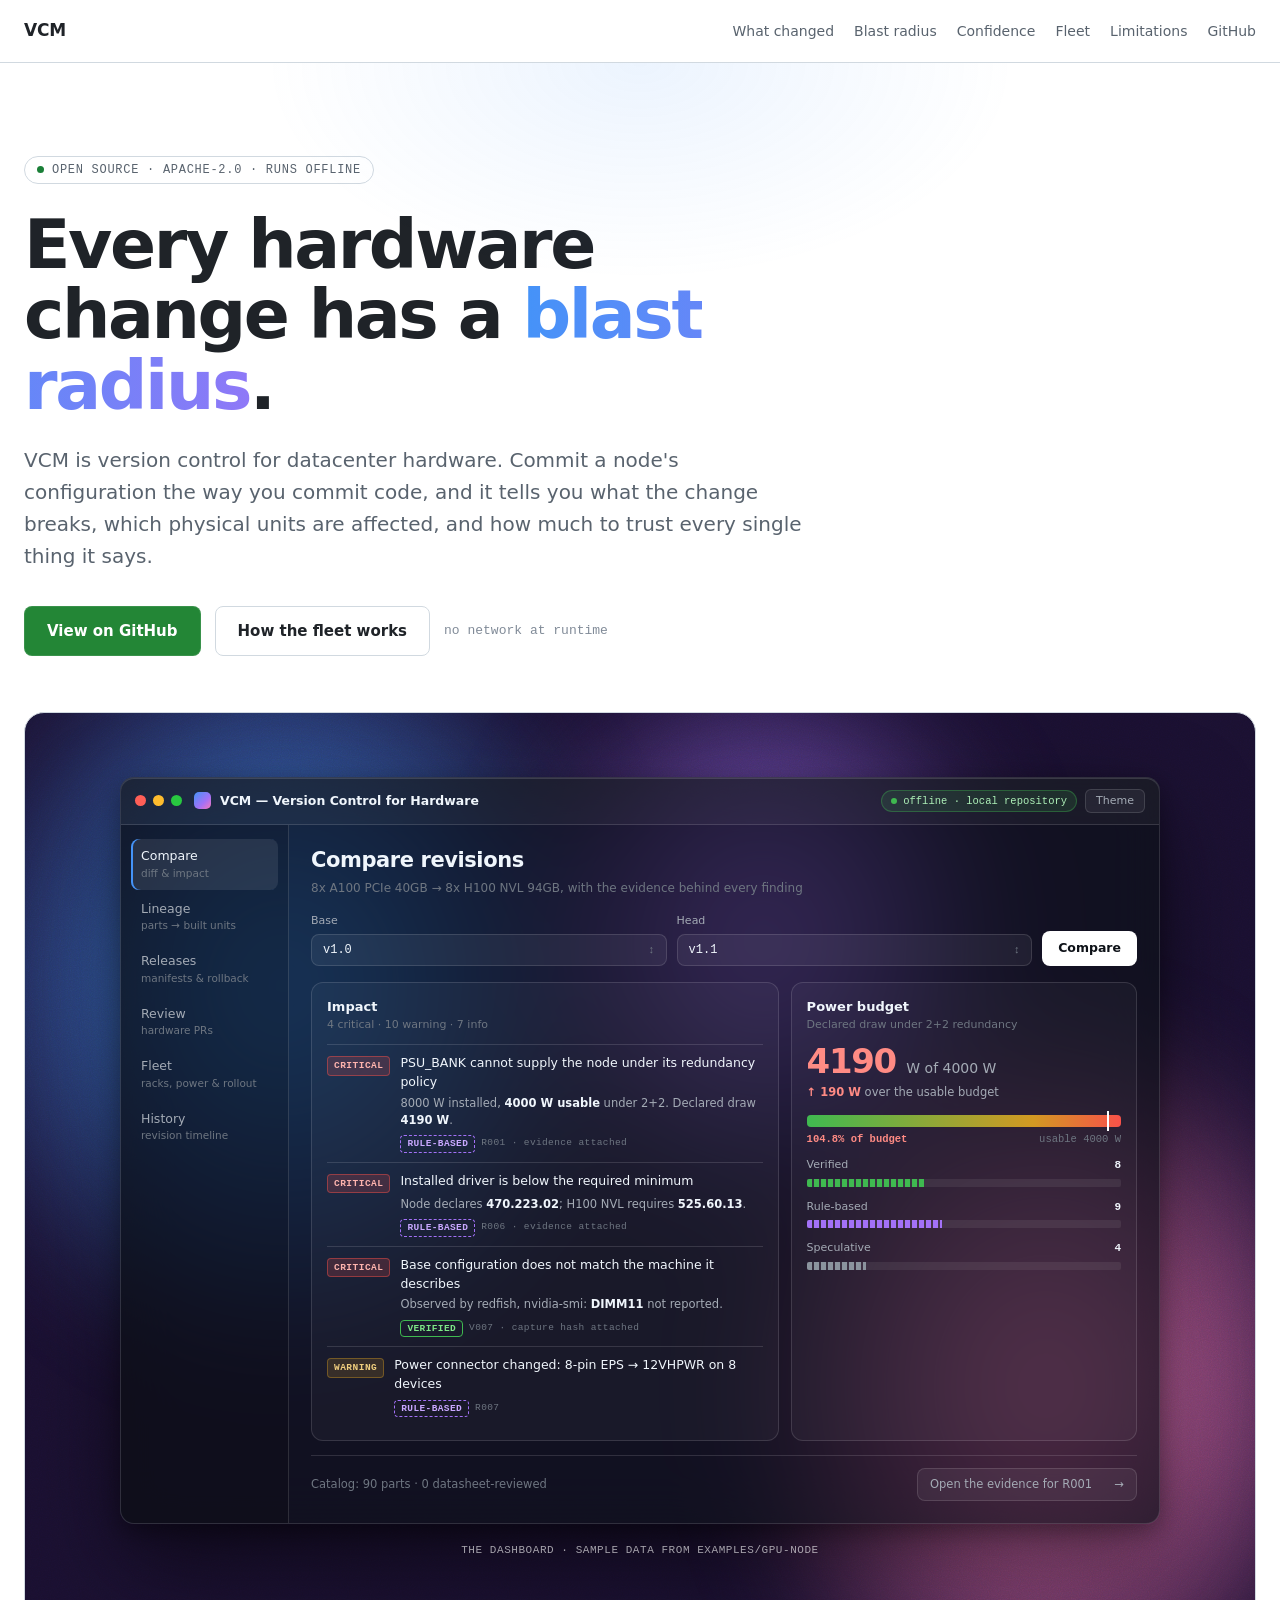
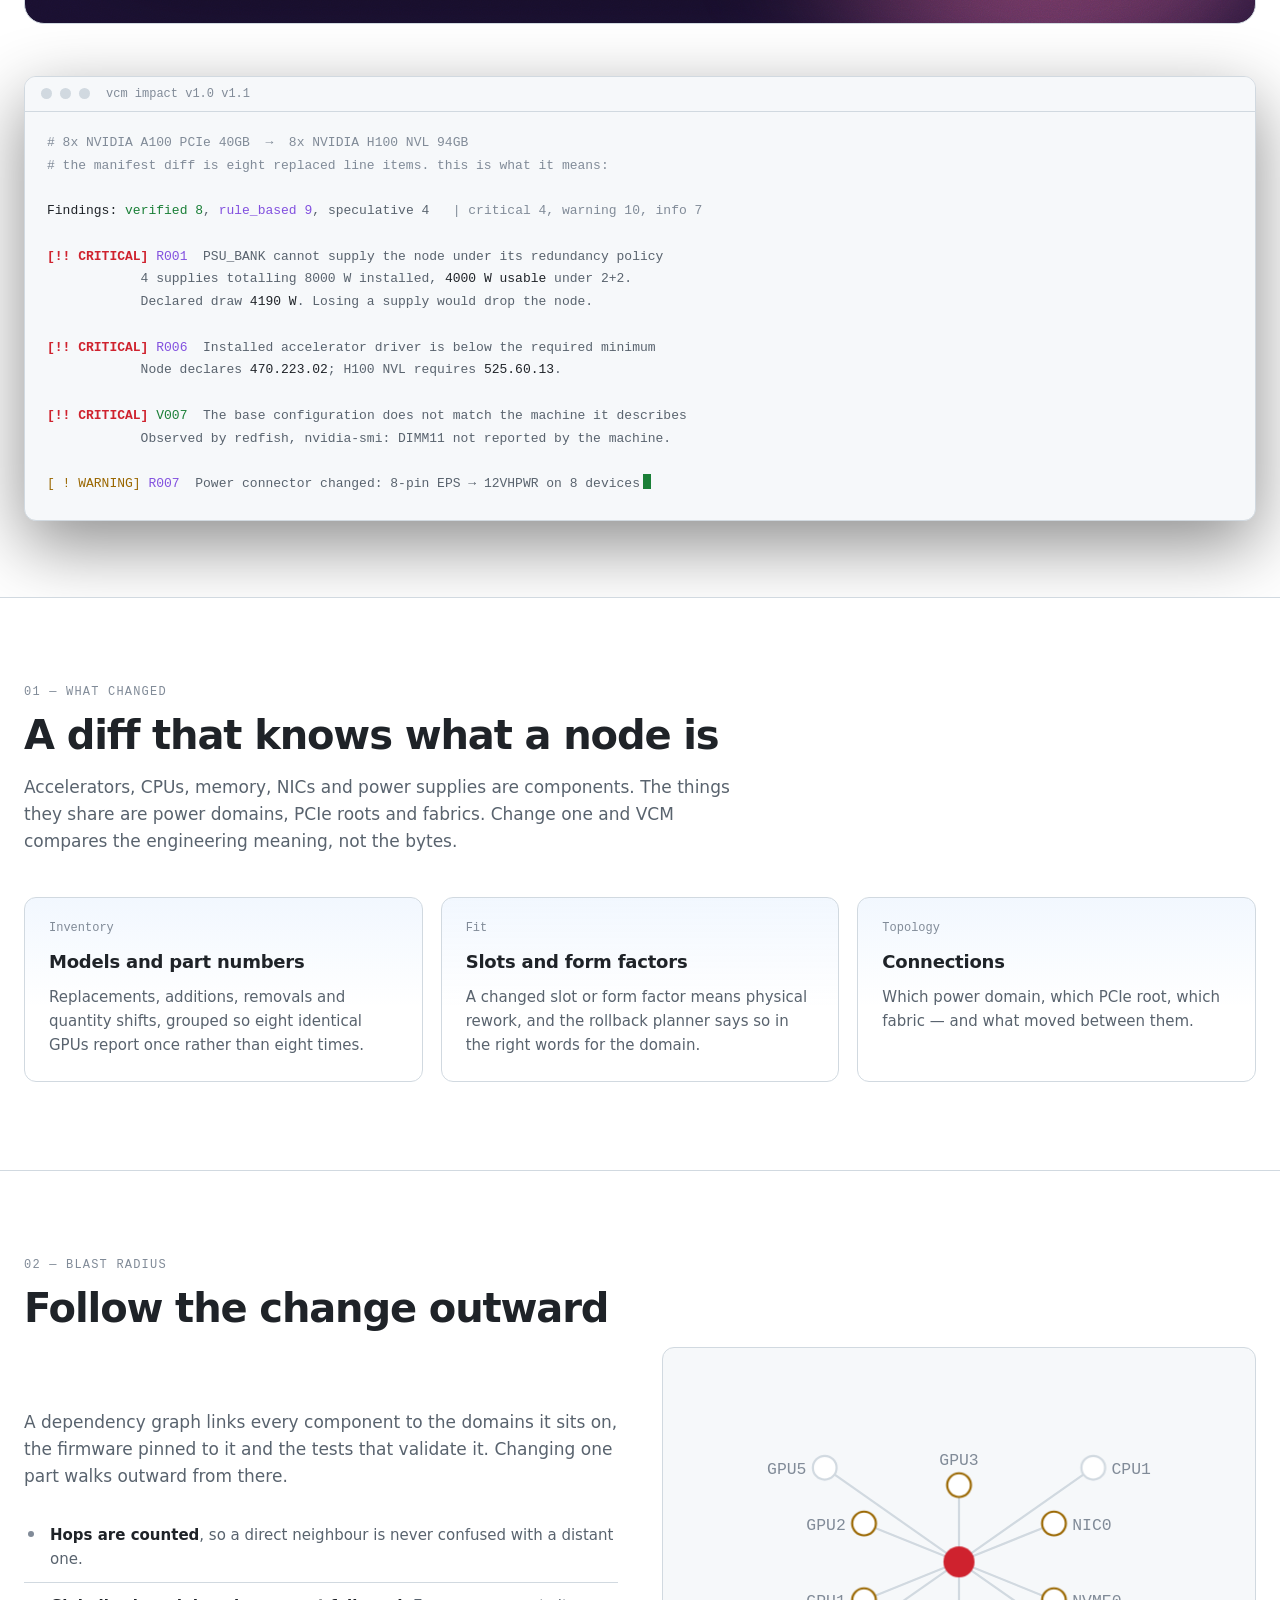
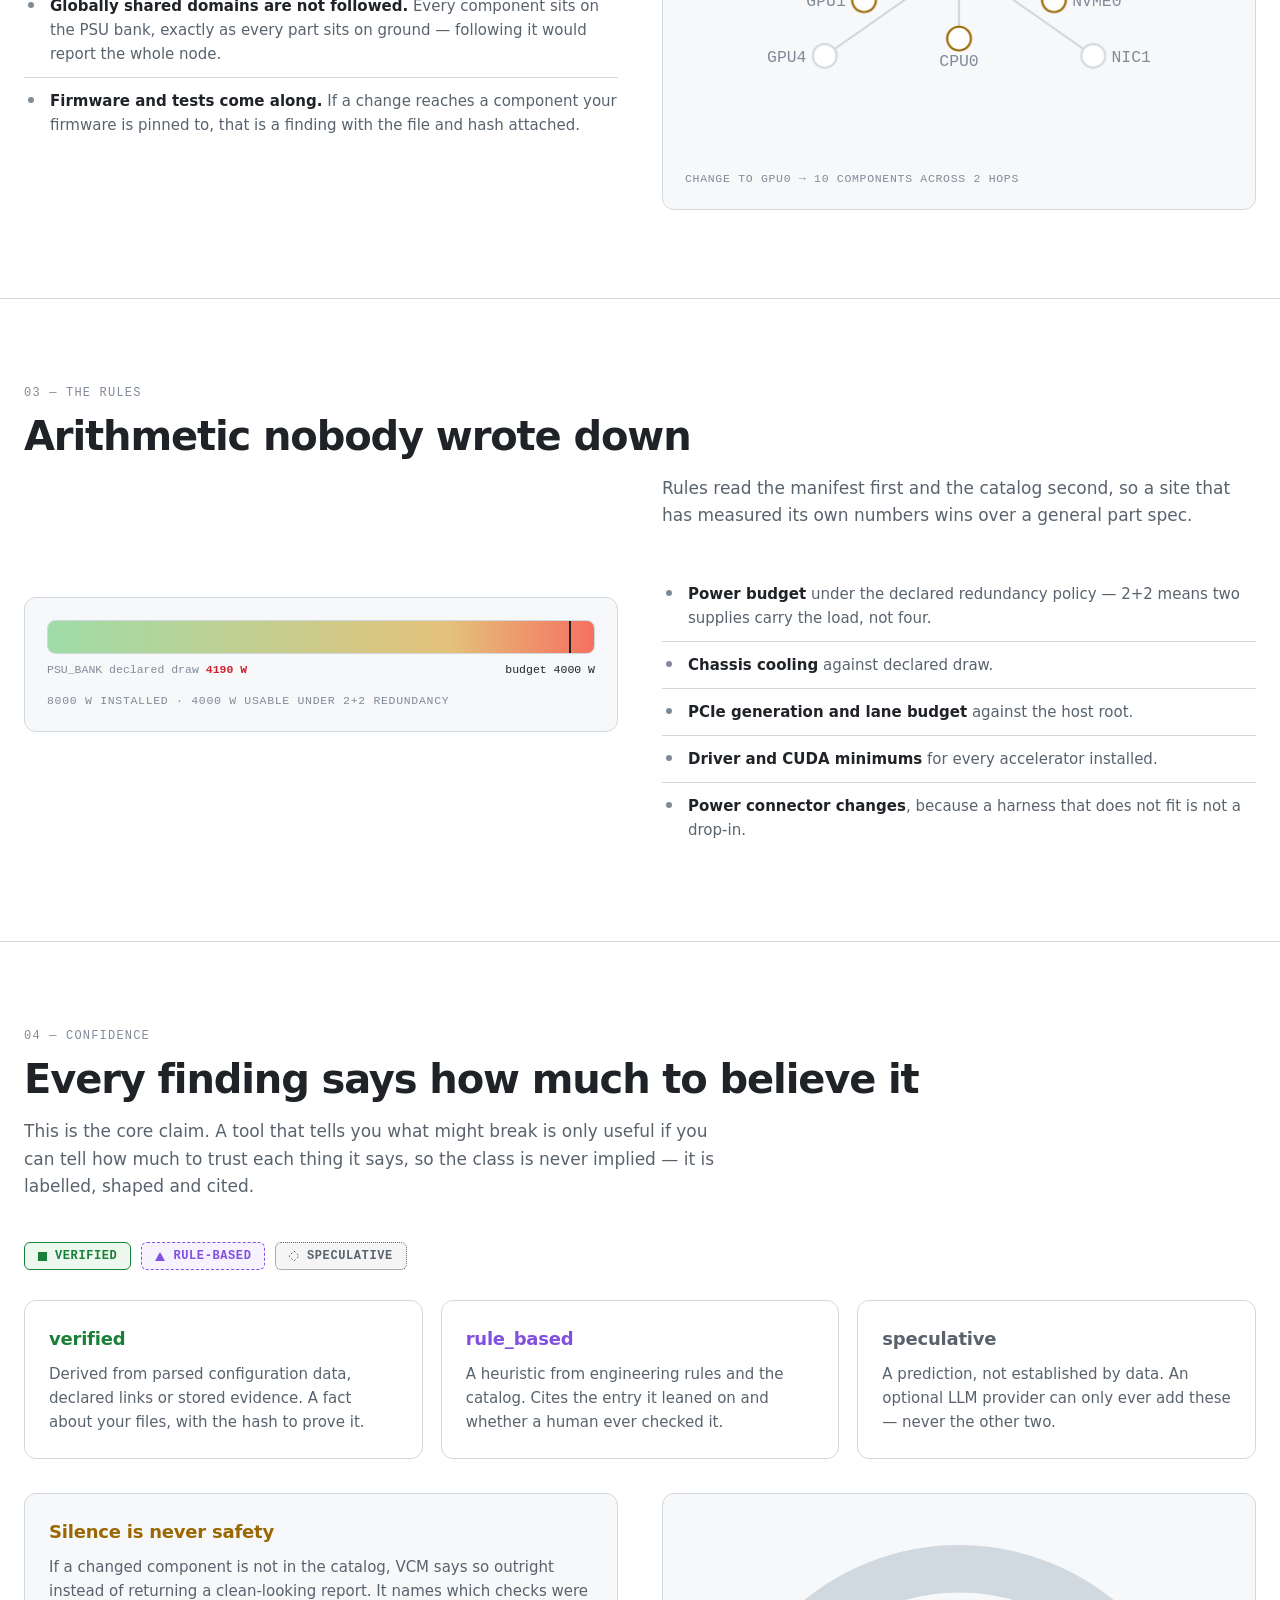
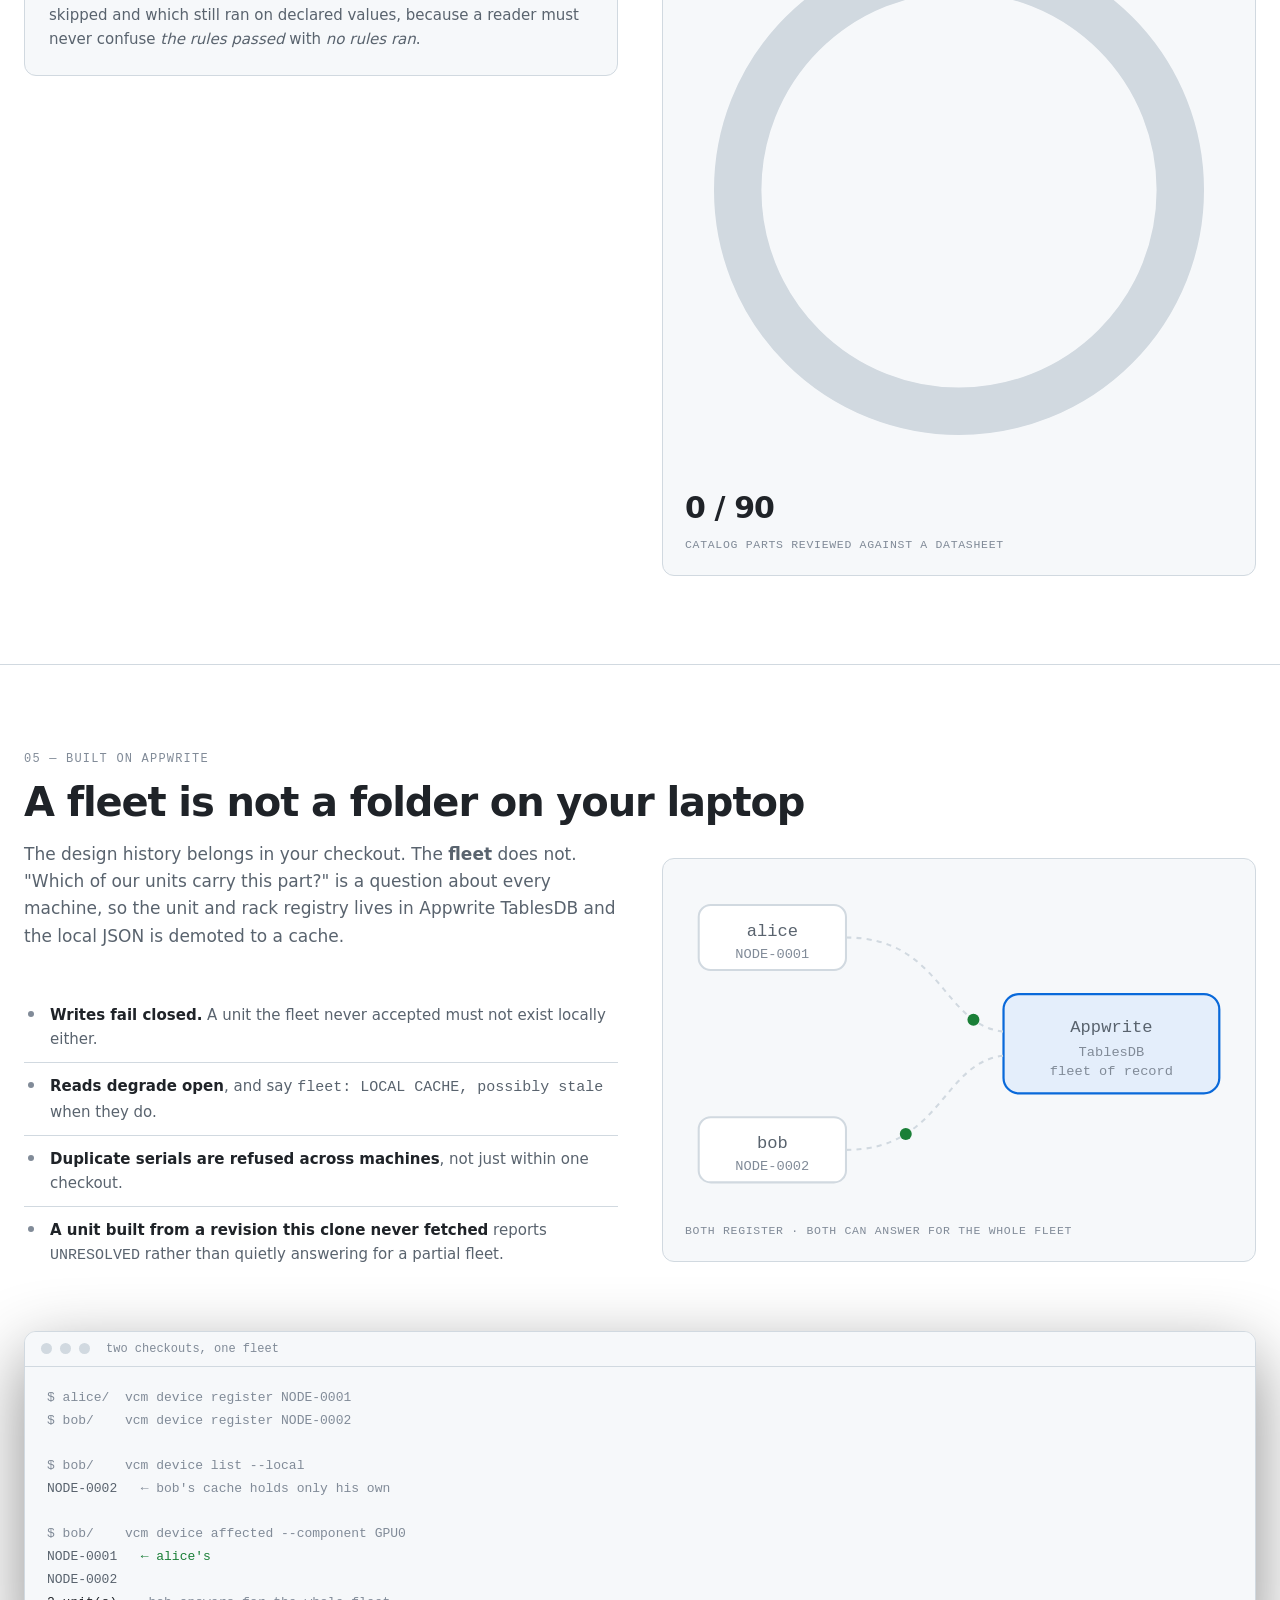
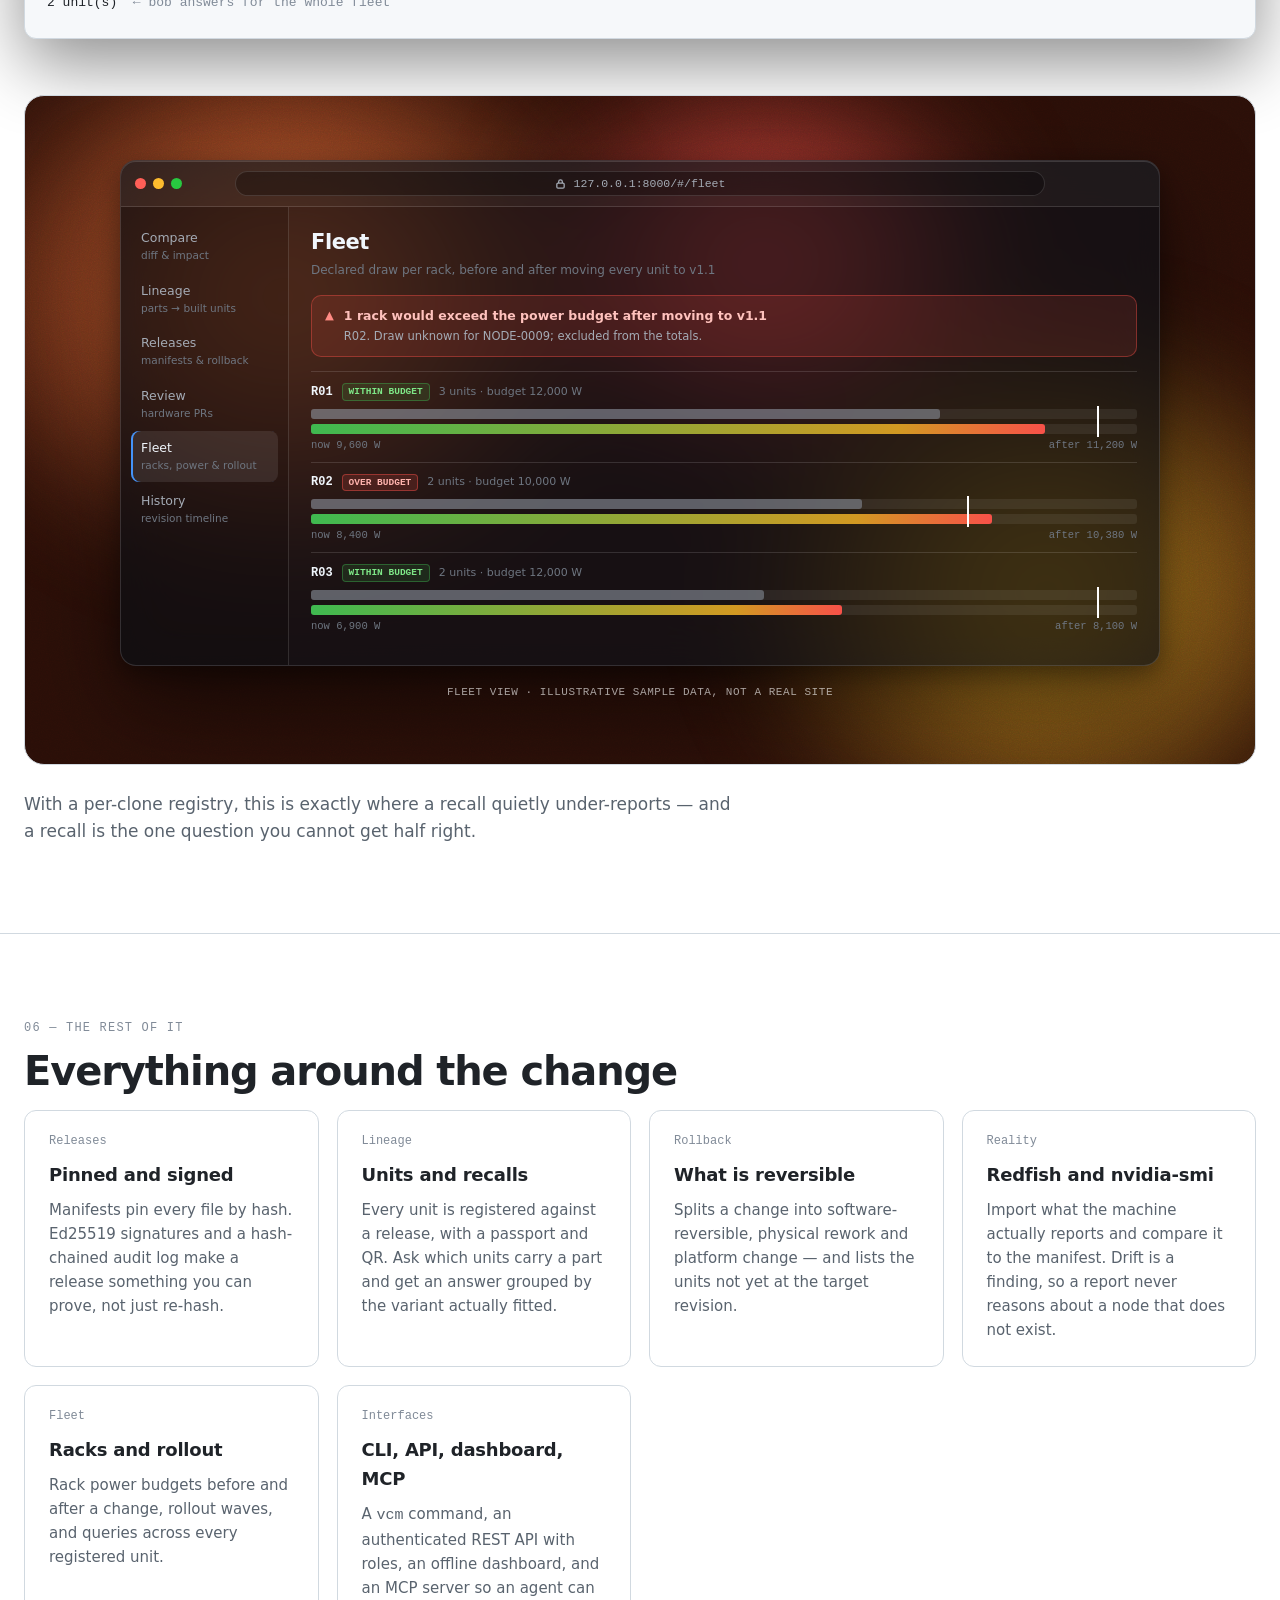
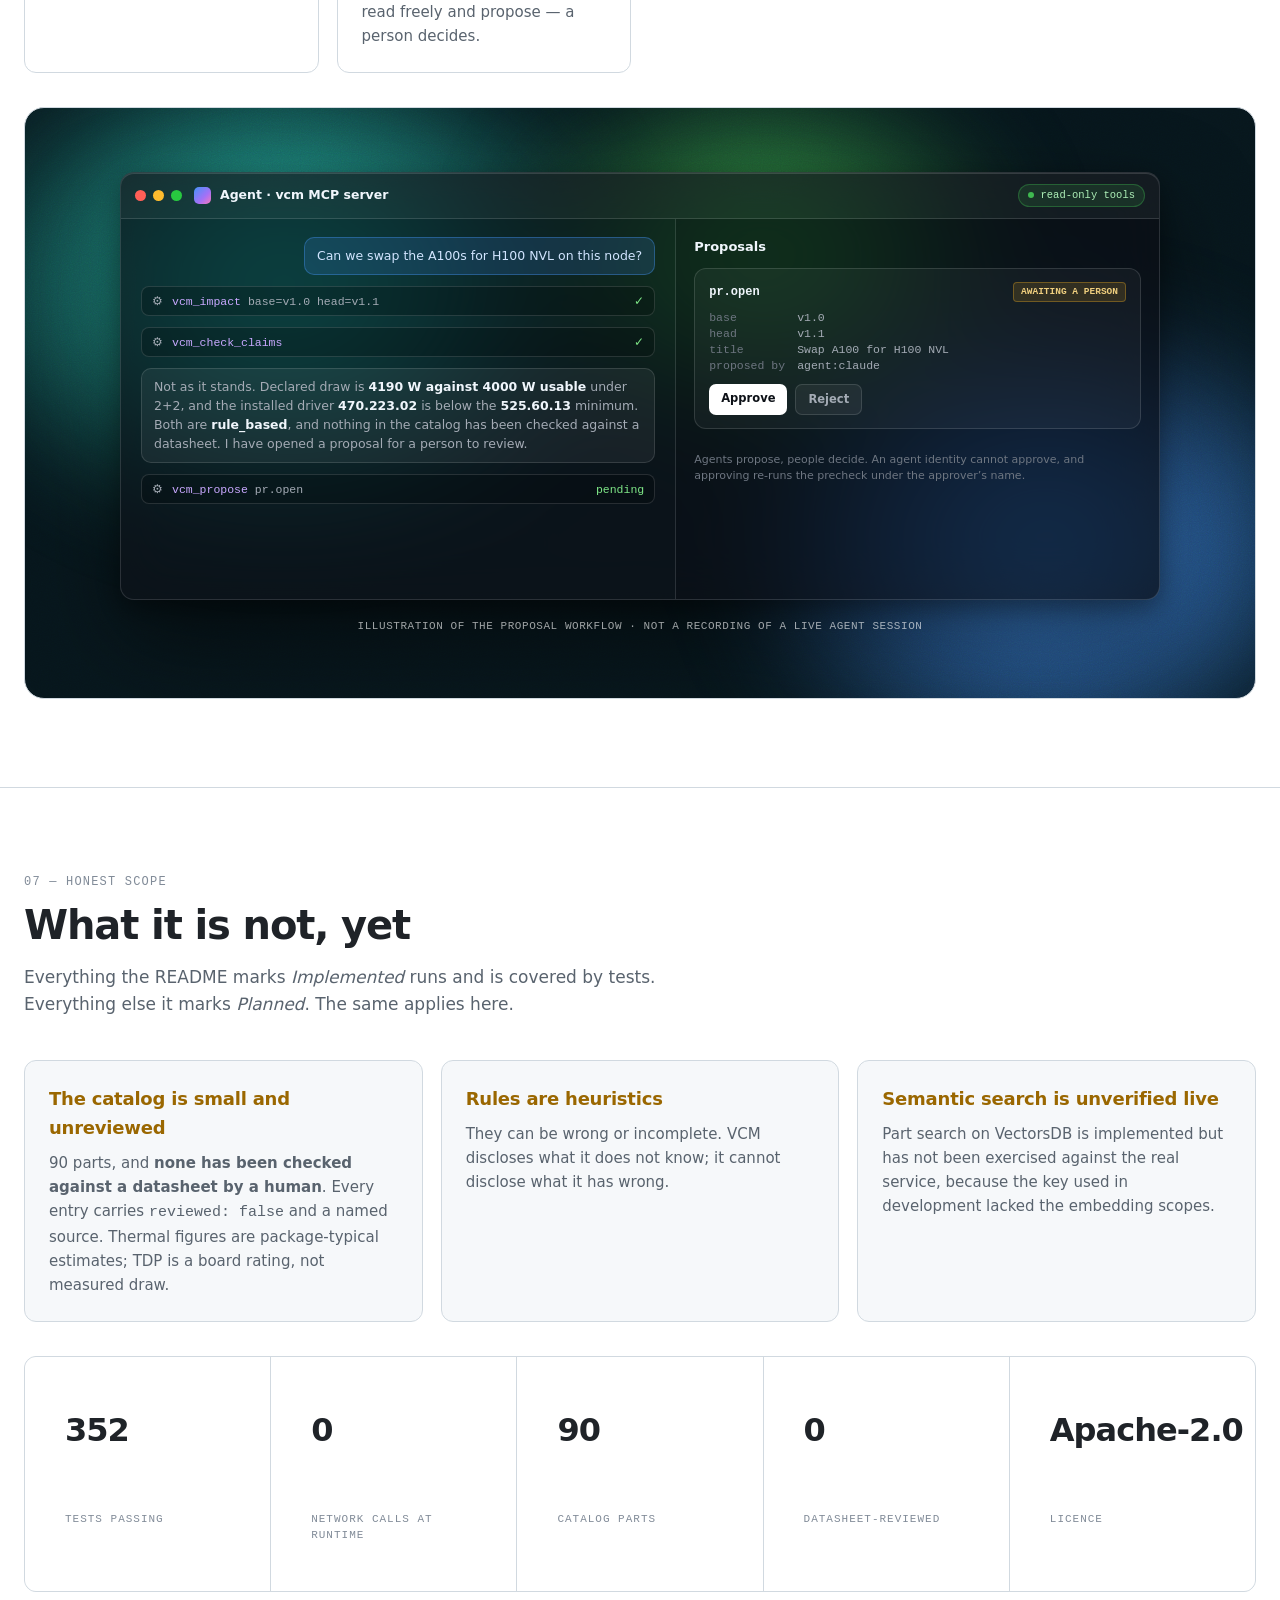
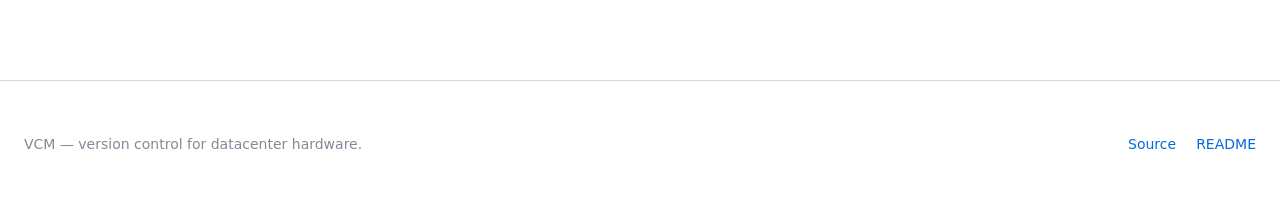
==== commit ac450990: "Add product mock-ups to the landing page Glass app windows on a gradient stage: the dashboard Compar" ====
--- a/site/index.html
+++ b/site/index.html
@@ -5,122 +5,123 @@
 <meta name="viewport" content="width=device-width, initial-scale=1">
 <title>VCM &mdash; version control for datacenter hardware</title>
 <meta name="description" content="Commit a node's configuration, see what a change breaks, and trace which physical units are affected. Every finding says how much to trust it.">
-<link rel="icon" href="data:image/svg+xml,%3Csvg xmlns='http://www.w3.org/2000/svg' viewBox='0 0 16 16'%3E%3Crect width='16' height='16' rx='3' fill='%23141414'/%3E%3Cpath d='M3 4l3 8 3-8' stroke='%234cc472' stroke-width='1.6' fill='none'/%3E%3Cpath d='M11 4v8' stroke='%23a8e08a' stroke-width='1.6'/%3E%3C/svg%3E">
+<link rel="icon" href="data:image/svg+xml,%3Csvg xmlns='http://www.w3.org/2000/svg' viewBox='0 0 16 16'%3E%3Crect width='16' height='16' rx='3' fill='%230d1117'/%3E%3Cpath d='M3 4l3 8 3-8' stroke='%234493f8' stroke-width='1.6' fill='none'/%3E%3Cpath d='M11 4v8' stroke='%233fb950' stroke-width='1.6'/%3E%3C/svg%3E">
 <link rel="stylesheet" href="style.css">
 </head>
 <body>
 <a class="skip" href="#main">Skip to content</a>
-<div class="progress" aria-hidden="true"><i></i></div>
-
-<div class="announce" role="region" aria-label="Announcement"><span>New: confidence labels on every finding</span><i></i><a href="#trust">See how it works &rsaquo;</a></div>
+
 <header class="site">
   <div class="wrap">
-    <a class="logo" href="#top"><svg width="18" height="18" viewBox="0 0 16 16" aria-hidden="true"><path d="M3 4l3 8 3-8" stroke="#4cc472" stroke-width="1.8" fill="none"/><path d="M12 4v8" stroke="#a8e08a" stroke-width="1.8"/></svg> VCM</a>
-    <nav aria-label="Primary">
+    <a class="logo" href="#top">VCM</a>
+    <nav>
       <a href="#change">What changed</a>
       <a href="#blast">Blast radius</a>
       <a href="#trust">Confidence</a>
       <a href="#fleet">Fleet</a>
-      <a href="#agents">Agents</a>
       <a href="#limits">Limitations</a>
+      <a href="https://github.com/solomonwilsonr/-vcm-hardware">GitHub</a>
     </nav>
-    <div class="navcta">
-      <a class="pill" href="https://github.com/solomonwilsonr/-vcm-hardware#readme">README</a>
-      <a class="pill solid" href="https://github.com/solomonwilsonr/-vcm-hardware">View on GitHub</a>
-    </div>
   </div>
 </header>
 
 <main id="main">
 
 <div class="hero" id="top">
-  <div class="wrap frame">
-    <span class="eyebrow rise">Version control for datacenter hardware</span>
-    <h1 data-split>Every hardware change has a blast&nbsp;radius.</h1>
+  <div class="wrap">
+    <span class="eyebrow rise"><span class="dot"></span> Open source &middot; Apache-2.0 &middot; runs offline</span>
+    <h1 class="rise" style="--d:70ms">Every hardware change has a <span class="accent">blast radius</span>.</h1>
     <p class="lede rise" style="--d:140ms">
-      Commit a node's configuration the way you commit code. VCM tells you what the change breaks,
-      which physical units are affected, and how much to trust every single thing it says.
+      VCM is version control for datacenter hardware. Commit a node's configuration the way you
+      commit code, and it tells you what the change breaks, which physical units are affected, and
+      how much to trust every single thing it says.
     </p>
     <div class="cta rise" style="--d:210ms">
-      <a class="pill solid big" href="https://github.com/solomonwilsonr/-vcm-hardware">View on GitHub</a>
-      <a class="pill big" href="#fleet">How the fleet works</a>
-    </div>
-
-    <div class="stage rise" style="--d:280ms">
-      <div class="bands" aria-hidden="true"><i></i><i></i><i></i><i></i></div>
-      <div class="demo" id="demo">
-        <div class="demo-cmd"><span class="dim">$</span> vcm impact v1.0 v1.1
-          <span class="dim"> &nbsp;# 8&times; A100 PCIe 40GB &rarr; 8&times; H100 NVL 94GB</span></div>
-        <div class="demo-out" id="demo-out" aria-live="polite"></div>
-        <div class="demo-chips" role="tablist" aria-label="Findings from the same change">
-          <button class="chipb on" role="tab" data-k="power">Power</button>
-          <button class="chipb" role="tab" data-k="driver">Drivers</button>
-          <button class="chipb" role="tab" data-k="conn">Connectors</button>
-          <button class="chipb" role="tab" data-k="drift">Drift</button>
-        </div>
-        <div class="demo-foot">
-          <span class="demo-note">Real findings from the bundled sample node. Offline, no network.</span>
-          <button class="pill solid" id="demo-run" type="button">&#9654; Run</button>
-        </div>
-      </div>
-    </div>
-  </div>
-  <div class="wrap frame strip">
-    <span>Reads</span><b>Redfish</b><b>nvidia-smi</b><b>NetBox</b><b>node manifests</b>
-    <span>Stores in</span><b>local files</b><b>Appwrite TablesDB</b>
+      <a class="btn primary" href="https://github.com/solomonwilsonr/-vcm-hardware">View on GitHub</a>
+      <a class="btn ghost" href="#fleet">How the fleet works</a>
+      <span class="note">no network at runtime</span>
+    </div>
+    <div class="stage rise" style="--d:280ms" role="img"
+         aria-label="The VCM dashboard comparing revisions v1.0 and v1.1: four critical findings, a power budget of 4190 watts against 4000 usable, and findings split by confidence class.">
+      <span class="orb"></span><span class="grain"></span>
+      <div class="win" aria-hidden="true">
+        <div class="tb">
+          <div class="lights"><i></i><i></i><i></i></div>
+          <div class="ttl"><span class="gem"></span>VCM &mdash; Version Control for Hardware</div>
+          <div class="sp"><span class="pill">offline &middot; local repository</span><span class="tbtn">Theme</span></div>
+        </div>
+        <div class="body">
+          <div class="rail">
+            <div class="on">Compare<small>diff &amp; impact</small></div>
+            <div>Lineage<small>parts &rarr; built units</small></div>
+            <div>Releases<small>manifests &amp; rollback</small></div>
+            <div>Review<small>hardware PRs</small></div>
+            <div>Fleet<small>racks, power &amp; rollout</small></div>
+            <div>History<small>revision timeline</small></div>
+          </div>
+          <div class="main">
+            <h4>Compare revisions</h4>
+            <p class="sm">8x A100 PCIe 40GB &rarr; 8x H100 NVL 94GB, with the evidence behind every finding</p>
+            <div class="ctrl">
+              <div class="fld"><small>Base</small><div class="inp">v1.0</div></div>
+              <div class="fld"><small>Head</small><div class="inp">v1.1</div></div>
+              <div class="go">Compare</div>
+            </div>
+            <div class="panels">
+              <div class="panel">
+                <div class="pt">Impact</div>
+                <div class="ps">4 critical &middot; 10 warning &middot; 7 info</div>
+                <div class="find"><span class="sev c">CRITICAL</span><span class="ft">PSU_BANK cannot supply the node under its redundancy policy</span>
+                  <span class="fd">8000 W installed, <b>4000 W usable</b> under 2+2. Declared draw <b>4190 W</b>.</span>
+                  <span class="tags"><span class="tg r">RULE-BASED</span><span class="tg e">R001 &middot; evidence attached</span></span></div>
+                <div class="find"><span class="sev c">CRITICAL</span><span class="ft">Installed driver is below the required minimum</span>
+                  <span class="fd">Node declares <b>470.223.02</b>; H100 NVL requires <b>525.60.13</b>.</span>
+                  <span class="tags"><span class="tg r">RULE-BASED</span><span class="tg e">R006 &middot; evidence attached</span></span></div>
+                <div class="find"><span class="sev c">CRITICAL</span><span class="ft">Base configuration does not match the machine it describes</span>
+                  <span class="fd">Observed by redfish, nvidia-smi: <b>DIMM11</b> not reported.</span>
+                  <span class="tags"><span class="tg v">VERIFIED</span><span class="tg e">V007 &middot; capture hash attached</span></span></div>
+                <div class="find"><span class="sev w">WARNING</span><span class="ft">Power connector changed: 8-pin EPS &rarr; 12VHPWR on 8 devices</span>
+                  <span class="tags"><span class="tg r">RULE-BASED</span><span class="tg e">R007</span></span></div>
+              </div>
+              <div class="panel">
+                <div class="pt">Power budget</div>
+                <div class="ps">Declared draw under 2+2 redundancy</div>
+                <div class="big bad">4190 <small>W of 4000 W</small></div>
+                <div class="trend"><b>&uarr; 190 W</b> over the usable budget</div>
+                <div class="meter2" style="--w:100%; --l:95.4%"><span class="f"></span><span class="l"></span></div>
+                <div class="mrow"><b>104.8% of budget</b><span>usable 4000 W</span></div>
+                <div class="seg" style="--c:#3fb950"><div class="sh"><span>Verified</span><b>8</b></div><div class="bar"><i style="--w:38%"></i></div></div>
+                <div class="seg" style="--c:#a371f7"><div class="sh"><span>Rule-based</span><b>9</b></div><div class="bar"><i style="--w:43%"></i></div></div>
+                <div class="seg" style="--c:#8b949e"><div class="sh"><span>Speculative</span><b>4</b></div><div class="bar"><i style="--w:19%"></i></div></div>
+              </div>
+            </div>
+            <div class="foot"><span>Catalog: 90 parts &middot; 0 datasheet-reviewed</span><span class="lnk"><span>Open the evidence for R001</span><span>&rarr;</span></span></div>
+          </div>
+        </div>
+      </div>
+      <p class="note">The dashboard &middot; sample data from examples/gpu-node</p>
+    </div>
+    <div class="term ">
+      <div class="bar"><i></i><i></i><i></i><span>vcm impact v1.0 v1.1</span></div>
+<pre><span class="ln"><span class="dim"># 8x NVIDIA A100 PCIe 40GB  &rarr;  8x NVIDIA H100 NVL 94GB</span></span>
+<span class="ln"><span class="dim"># the manifest diff is eight replaced line items. this is what it means:</span></span>
+<span class="ln"></span>
+<span class="ln"><span class="hi">Findings:</span> <span class="v">verified 8</span>, <span class="r">rule_based 9</span>, <span class="s">speculative 4</span>   <span class="dim">| critical 4, warning 10, info 7</span></span>
+<span class="ln"></span>
+<span class="ln"><span class="c">[!! CRITICAL]</span> <span class="r">R001</span>  PSU_BANK cannot supply the node under its redundancy policy</span>
+<span class="ln">            4 supplies totalling 8000 W installed, <span class="hi">4000 W usable</span> under 2+2.</span>
+<span class="ln">            Declared draw <span class="hi">4190 W</span>. Losing a supply would drop the node.</span>
+<span class="ln"></span>
+<span class="ln"><span class="c">[!! CRITICAL]</span> <span class="r">R006</span>  Installed accelerator driver is below the required minimum</span>
+<span class="ln">            Node declares <span class="hi">470.223.02</span>; H100 NVL requires <span class="hi">525.60.13</span>.</span>
+<span class="ln"></span>
+<span class="ln"><span class="c">[!! CRITICAL]</span> <span class="v">V007</span>  The base configuration does not match the machine it describes</span>
+<span class="ln">            Observed by redfish, nvidia-smi: DIMM11 not reported by the machine.</span>
+<span class="ln"></span>
+<span class="ln"><span class="w">[ ! WARNING]</span> <span class="r">R007</span>  Power connector changed: 8-pin EPS &rarr; 12VHPWR on 8 devices<span class="cursor"></span></span></pre>
+    </div>
   </div>
 </div>
-
-<section id="node">
-  <div class="wrap">
-    <div class="label" data-reveal>The node</div>
-    <h2 data-reveal style="--d:60ms">Down to the part, not just the file</h2>
-    <div class="sheet" data-reveal style="--d:110ms">
-      <div class="sheet-bar"><span class="dot"></span> gpu-node-01.node.json <em>bundled sample, synthetic data</em></div>
-      <div class="sheet-body">
-        <div class="sheet-head">
-          <h3>gpu-node-01</h3>
-          <p>Supermicro SYS-420GP-TNR, 4U. Eight GPUs, two CPUs, sixteen DIMMs and four power supplies
-             in a 2+2 bank. This is the machine VCM reads, diffs and checks: every part below is a
-             component it can compare, trace and cite.</p>
-        </div>
-        <div class="acards">
-          <figure class="acard"><figcaption><span class="dot"></span> GPU &middot; H100 NVL, PCIe</figcaption><svg class="art" data-art viewBox="0 0 280 124" role="img" aria-label="A dual-fan GPU card with its PCIe edge connector and power plug"><rect class="s" pathLength="1" style="--k:0" x="34" y="22" width="226" height="78" rx="5"/><rect class="s" pathLength="1" style="--k:1" x="14" y="14" width="20" height="94" rx="2"/><line class="s soft" pathLength="1" style="--k:2" x1="18" y1="28" x2="30" y2="28"/><line class="s soft" pathLength="1" style="--k:3" x1="18" y1="40" x2="30" y2="40"/><line class="s soft" pathLength="1" style="--k:4" x1="18" y1="52" x2="30" y2="52"/><circle class="s" pathLength="1" style="--k:5" cx="100" cy="61" r="30"/><circle class="s" pathLength="1" style="--k:6" cx="100" cy="61" r="7"/><line class="s soft" pathLength="1" style="--k:7" x1="107.0" y1="61.0" x2="123.69472917104007" y2="73.94448954231348"/><line class="s soft" pathLength="1" style="--k:8" x1="104.36442861301114" y1="66.47282037727621" x2="104.65301254728926" y2="87.5960424543722"/><line class="s soft" pathLength="1" style="--k:9" x1="98.4423534623058" y1="67.82449538527277" x2="82.1074825712711" y2="81.2202329378925"/><line class="s soft" pathLength="1" style="--k:10" x1="93.69321792468307" y1="64.0371861738229" x2="73.03538315992651" y2="59.618175601595865"/><line class="s soft" pathLength="1" style="--k:11" x1="93.69321792468307" y1="57.9628138261771" x2="84.2681902071007" y2="39.05666022137838"/><line class="s soft" pathLength="1" style="--k:12" x1="98.4423534623058" y1="54.17550461472723" x2="107.34737089876536" y2="35.01892725702082"/><line class="s soft" pathLength="1" style="--k:13" x1="104.36442861301113" y1="55.52717962272379" x2="124.89383144460697" y2="50.54547198542675"/><circle class="s" pathLength="1" style="--k:14" cx="192" cy="61" r="30"/><circle class="s" pathLength="1" style="--k:15" cx="192" cy="61" r="7"/><line class="s soft" pathLength="1" style="--k:16" x1="199.0" y1="61.0" x2="215.69472917104008" y2="73.94448954231348"/><line class="s soft" pathLength="1" style="--k:17" x1="196.36442861301114" y1="66.47282037727621" x2="196.65301254728928" y2="87.5960424543722"/><line class="s soft" pathLength="1" style="--k:18" x1="190.4423534623058" y1="67.82449538527277" x2="174.1074825712711" y2="81.2202329378925"/><line class="s soft" pathLength="1" style="--k:19" x1="185.69321792468307" y1="64.0371861738229" x2="165.0353831599265" y2="59.618175601595865"/><line class="s soft" pathLength="1" style="--k:20" x1="185.69321792468307" y1="57.9628138261771" x2="176.2681902071007" y2="39.05666022137838"/><line class="s soft" pathLength="1" style="--k:21" x1="190.4423534623058" y1="54.17550461472723" x2="199.34737089876538" y2="35.01892725702082"/><line class="s soft" pathLength="1" style="--k:22" x1="196.36442861301114" y1="55.52717962272379" x2="216.89383144460697" y2="50.54547198542675"/><rect class="s" pathLength="1" style="--k:23" x="196" y="12" width="52" height="10" rx="1"/><line class="s soft" pathLength="1" style="--k:24" x1="202" y1="14" x2="202" y2="20"/><line class="s soft" pathLength="1" style="--k:25" x1="210" y1="14" x2="210" y2="20"/><line class="s soft" pathLength="1" style="--k:26" x1="218" y1="14" x2="218" y2="20"/><line class="s soft" pathLength="1" style="--k:27" x1="226" y1="14" x2="226" y2="20"/><line class="s soft" pathLength="1" style="--k:28" x1="234" y1="14" x2="234" y2="20"/><line class="s soft" pathLength="1" style="--k:29" x1="242" y1="14" x2="242" y2="20"/><rect class="s" pathLength="1" style="--k:30" x="72" y="100" width="120" height="9" rx="0"/><line class="s soft" pathLength="1" style="--k:31" x1="76" y1="102" x2="76" y2="107"/><line class="s soft" pathLength="1" style="--k:32" x1="81" y1="102" x2="81" y2="107"/><line class="s soft" pathLength="1" style="--k:33" x1="86" y1="102" x2="86" y2="107"/><line class="s soft" pathLength="1" style="--k:34" x1="91" y1="102" x2="91" y2="107"/><line class="s soft" pathLength="1" style="--k:35" x1="96" y1="102" x2="96" y2="107"/><line class="s soft" pathLength="1" style="--k:36" x1="101" y1="102" x2="101" y2="107"/><line class="s soft" pathLength="1" style="--k:37" x1="106" y1="102" x2="106" y2="107"/><line class="s soft" pathLength="1" style="--k:38" x1="111" y1="102" x2="111" y2="107"/><line class="s soft" pathLength="1" style="--k:39" x1="116" y1="102" x2="116" y2="107"/><line class="s soft" pathLength="1" style="--k:40" x1="121" y1="102" x2="121" y2="107"/><line class="s soft" pathLength="1" style="--k:41" x1="126" y1="102" x2="126" y2="107"/><line class="s soft" pathLength="1" style="--k:42" x1="131" y1="102" x2="131" y2="107"/><line class="s soft" pathLength="1" style="--k:43" x1="136" y1="102" x2="136" y2="107"/><line class="s soft" pathLength="1" style="--k:44" x1="141" y1="102" x2="141" y2="107"/><line class="s soft" pathLength="1" style="--k:45" x1="146" y1="102" x2="146" y2="107"/><line class="s soft" pathLength="1" style="--k:46" x1="151" y1="102" x2="151" y2="107"/><line class="s soft" pathLength="1" style="--k:47" x1="156" y1="102" x2="156" y2="107"/><line class="s soft" pathLength="1" style="--k:48" x1="161" y1="102" x2="161" y2="107"/><line class="s soft" pathLength="1" style="--k:49" x1="166" y1="102" x2="166" y2="107"/><line class="s soft" pathLength="1" style="--k:50" x1="171" y1="102" x2="171" y2="107"/><line class="s soft" pathLength="1" style="--k:51" x1="176" y1="102" x2="176" y2="107"/><line class="s soft" pathLength="1" style="--k:52" x1="181" y1="102" x2="181" y2="107"/><line class="s soft" pathLength="1" style="--k:53" x1="186" y1="102" x2="186" y2="107"/><line class="s" pathLength="1" style="--k:54" x1="150" y1="100" x2="150" y2="109"/></svg></figure>
-          <figure class="acard"><figcaption><span class="dot"></span> DIMM &middot; 32GB DDR4 RDIMM</figcaption><svg class="art" data-art viewBox="0 0 300 124" role="img" aria-label="A memory module (DIMM) with eight chips and a keyed edge connector"><rect class="s" pathLength="1" style="--k:0" x="14" y="44" width="272" height="46" rx="2"/><rect class="s" pathLength="1" style="--k:1" x="30" y="52" width="24" height="20" rx="2"/><line class="s soft" pathLength="1" style="--k:2" x1="35" y1="58" x2="49" y2="58"/><line class="s soft" pathLength="1" style="--k:3" x1="35" y1="64" x2="44" y2="64"/><rect class="s" pathLength="1" style="--k:4" x="61" y="52" width="24" height="20" rx="2"/><line class="s soft" pathLength="1" style="--k:5" x1="66" y1="58" x2="80" y2="58"/><line class="s soft" pathLength="1" style="--k:6" x1="66" y1="64" x2="75" y2="64"/><rect class="s" pathLength="1" style="--k:7" x="92" y="52" width="24" height="20" rx="2"/><line class="s soft" pathLength="1" style="--k:8" x1="97" y1="58" x2="111" y2="58"/><line class="s soft" pathLength="1" style="--k:9" x1="97" y1="64" x2="106" y2="64"/><rect class="s" pathLength="1" style="--k:10" x="123" y="52" width="24" height="20" rx="2"/><line class="s soft" pathLength="1" style="--k:11" x1="128" y1="58" x2="142" y2="58"/><line class="s soft" pathLength="1" style="--k:12" x1="128" y1="64" x2="137" y2="64"/><rect class="s" pathLength="1" style="--k:13" x="154" y="52" width="24" height="20" rx="2"/><line class="s soft" pathLength="1" style="--k:14" x1="159" y1="58" x2="173" y2="58"/><line class="s soft" pathLength="1" style="--k:15" x1="159" y1="64" x2="168" y2="64"/><rect class="s" pathLength="1" style="--k:16" x="185" y="52" width="24" height="20" rx="2"/><line class="s soft" pathLength="1" style="--k:17" x1="190" y1="58" x2="204" y2="58"/><line class="s soft" pathLength="1" style="--k:18" x1="190" y1="64" x2="199" y2="64"/><rect class="s" pathLength="1" style="--k:19" x="216" y="52" width="24" height="20" rx="2"/><line class="s soft" pathLength="1" style="--k:20" x1="221" y1="58" x2="235" y2="58"/><line class="s soft" pathLength="1" style="--k:21" x1="221" y1="64" x2="230" y2="64"/><rect class="s" pathLength="1" style="--k:22" x="247" y="52" width="24" height="20" rx="2"/><line class="s soft" pathLength="1" style="--k:23" x1="252" y1="58" x2="266" y2="58"/><line class="s soft" pathLength="1" style="--k:24" x1="252" y1="64" x2="261" y2="64"/><rect class="s" pathLength="1" style="--k:25" x="14" y="90" width="272" height="10" rx="0"/><line class="s soft" pathLength="1" style="--k:26" x1="20" y1="92" x2="20" y2="98"/><line class="s soft" pathLength="1" style="--k:27" x1="24" y1="92" x2="24" y2="98"/><line class="s soft" pathLength="1" style="--k:28" x1="28" y1="92" x2="28" y2="98"/><line class="s soft" pathLength="1" style="--k:29" x1="32" y1="92" x2="32" y2="98"/><line class="s soft" pathLength="1" style="--k:30" x1="36" y1="92" x2="36" y2="98"/><line class="s soft" pathLength="1" style="--k:31" x1="40" y1="92" x2="40" y2="98"/><line class="s soft" pathLength="1" style="--k:32" x1="44" y1="92" x2="44" y2="98"/><line class="s soft" pathLength="1" style="--k:33" x1="48" y1="92" x2="48" y2="98"/><line class="s soft" pathLength="1" style="--k:34" x1="52" y1="92" x2="52" y2="98"/><line class="s soft" pathLength="1" style="--k:35" x1="56" y1="92" x2="56" y2="98"/><line class="s soft" pathLength="1" style="--k:36" x1="60" y1="92" x2="60" y2="98"/><line class="s soft" pathLength="1" style="--k:37" x1="64" y1="92" x2="64" y2="98"/><line class="s soft" pathLength="1" style="--k:38" x1="68" y1="92" x2="68" y2="98"/><line class="s soft" pathLength="1" style="--k:39" x1="72" y1="92" x2="72" y2="98"/><line class="s soft" pathLength="1" style="--k:40" x1="76" y1="92" x2="76" y2="98"/><line class="s soft" pathLength="1" style="--k:41" x1="80" y1="92" x2="80" y2="98"/><line class="s soft" pathLength="1" style="--k:42" x1="84" y1="92" x2="84" y2="98"/><line class="s soft" pathLength="1" style="--k:43" x1="88" y1="92" x2="88" y2="98"/><line class="s soft" pathLength="1" style="--k:44" x1="92" y1="92" x2="92" y2="98"/><line class="s soft" pathLength="1" style="--k:45" x1="96" y1="92" x2="96" y2="98"/><line class="s soft" pathLength="1" style="--k:46" x1="100" y1="92" x2="100" y2="98"/><line class="s soft" pathLength="1" style="--k:47" x1="104" y1="92" x2="104" y2="98"/><line class="s soft" pathLength="1" style="--k:48" x1="108" y1="92" x2="108" y2="98"/><line class="s soft" pathLength="1" style="--k:49" x1="112" y1="92" x2="112" y2="98"/><line class="s soft" pathLength="1" style="--k:50" x1="116" y1="92" x2="116" y2="98"/><line class="s soft" pathLength="1" style="--k:51" x1="120" y1="92" x2="120" y2="98"/><line class="s soft" pathLength="1" style="--k:52" x1="124" y1="92" x2="124" y2="98"/><line class="s soft" pathLength="1" style="--k:53" x1="128" y1="92" x2="128" y2="98"/><line class="s soft" pathLength="1" style="--k:54" x1="132" y1="92" x2="132" y2="98"/><line class="s soft" pathLength="1" style="--k:55" x1="148" y1="92" x2="148" y2="98"/><line class="s soft" pathLength="1" style="--k:56" x1="152" y1="92" x2="152" y2="98"/><line class="s soft" pathLength="1" style="--k:57" x1="156" y1="92" x2="156" y2="98"/><line class="s soft" pathLength="1" style="--k:58" x1="160" y1="92" x2="160" y2="98"/><line class="s soft" pathLength="1" style="--k:59" x1="164" y1="92" x2="164" y2="98"/><line class="s soft" pathLength="1" style="--k:60" x1="168" y1="92" x2="168" y2="98"/><line class="s soft" pathLength="1" style="--k:61" x1="172" y1="92" x2="172" y2="98"/><line class="s soft" pathLength="1" style="--k:62" x1="176" y1="92" x2="176" y2="98"/><line class="s soft" pathLength="1" style="--k:63" x1="180" y1="92" x2="180" y2="98"/><line class="s soft" pathLength="1" style="--k:64" x1="184" y1="92" x2="184" y2="98"/><line class="s soft" pathLength="1" style="--k:65" x1="188" y1="92" x2="188" y2="98"/><line class="s soft" pathLength="1" style="--k:66" x1="192" y1="92" x2="192" y2="98"/><line class="s soft" pathLength="1" style="--k:67" x1="196" y1="92" x2="196" y2="98"/><line class="s soft" pathLength="1" style="--k:68" x1="200" y1="92" x2="200" y2="98"/><line class="s soft" pathLength="1" style="--k:69" x1="204" y1="92" x2="204" y2="98"/><line class="s soft" pathLength="1" style="--k:70" x1="208" y1="92" x2="208" y2="98"/><line class="s soft" pathLength="1" style="--k:71" x1="212" y1="92" x2="212" y2="98"/><line class="s soft" pathLength="1" style="--k:72" x1="216" y1="92" x2="216" y2="98"/><line class="s soft" pathLength="1" style="--k:73" x1="220" y1="92" x2="220" y2="98"/><line class="s soft" pathLength="1" style="--k:74" x1="224" y1="92" x2="224" y2="98"/><line class="s soft" pathLength="1" style="--k:75" x1="228" y1="92" x2="228" y2="98"/><line class="s soft" pathLength="1" style="--k:76" x1="232" y1="92" x2="232" y2="98"/><line class="s soft" pathLength="1" style="--k:77" x1="236" y1="92" x2="236" y2="98"/><line class="s soft" pathLength="1" style="--k:78" x1="240" y1="92" x2="240" y2="98"/><line class="s soft" pathLength="1" style="--k:79" x1="244" y1="92" x2="244" y2="98"/><line class="s soft" pathLength="1" style="--k:80" x1="248" y1="92" x2="248" y2="98"/><line class="s soft" pathLength="1" style="--k:81" x1="252" y1="92" x2="252" y2="98"/><line class="s soft" pathLength="1" style="--k:82" x1="256" y1="92" x2="256" y2="98"/><line class="s soft" pathLength="1" style="--k:83" x1="260" y1="92" x2="260" y2="98"/><line class="s soft" pathLength="1" style="--k:84" x1="264" y1="92" x2="264" y2="98"/><line class="s soft" pathLength="1" style="--k:85" x1="268" y1="92" x2="268" y2="98"/><line class="s soft" pathLength="1" style="--k:86" x1="272" y1="92" x2="272" y2="98"/><line class="s soft" pathLength="1" style="--k:87" x1="276" y1="92" x2="276" y2="98"/><line class="s soft" pathLength="1" style="--k:88" x1="280" y1="92" x2="280" y2="98"/><path class="s" pathLength="1" style="--k:89" d="M136.0 100.0 L136.0 92.0 Z"/><path class="s" pathLength="1" style="--k:90" d="M146.0 100.0 L146.0 92.0 Z"/><path class="s" pathLength="1" style="--k:91" d="M14.0 44.0 L14.0 28.0 L24.0 28.0 L24.0 44.0 Z"/><path class="s" pathLength="1" style="--k:92" d="M286.0 44.0 L286.0 28.0 L276.0 28.0 L276.0 44.0 Z"/></svg></figure>
-          <figure class="acard"><figcaption><span class="dot"></span> PSU &middot; 2000W Titanium CRPS</figcaption><svg class="art" data-art viewBox="0 0 300 134" role="img" aria-label="A hot-swap power supply with a fan grille and vents"><rect class="s" pathLength="1" style="--k:0" x="24" y="22" width="252" height="92" rx="4"/><circle class="s" pathLength="1" style="--k:1" cx="100" cy="68" r="40"/><circle class="s soft" pathLength="1" style="--k:2" cx="100" cy="68" r="31"/><circle class="s soft" pathLength="1" style="--k:3" cx="100" cy="68" r="22"/><circle class="s soft" pathLength="1" style="--k:4" cx="100" cy="68" r="13"/><line class="s soft" pathLength="1" style="--k:5" x1="113.0" y1="68.0" x2="140.0" y2="68.0"/><line class="s soft" pathLength="1" style="--k:6" x1="109.19238815542512" y1="77.19238815542512" x2="128.2842712474619" y2="96.2842712474619"/><line class="s soft" pathLength="1" style="--k:7" x1="100.0" y1="81.0" x2="100.0" y2="108.0"/><line class="s soft" pathLength="1" style="--k:8" x1="90.80761184457488" y1="77.19238815542512" x2="71.7157287525381" y2="96.2842712474619"/><line class="s soft" pathLength="1" style="--k:9" x1="87.0" y1="68.0" x2="60.0" y2="68.0"/><line class="s soft" pathLength="1" style="--k:10" x1="90.80761184457488" y1="58.80761184457488" x2="71.7157287525381" y2="39.7157287525381"/><line class="s soft" pathLength="1" style="--k:11" x1="100.0" y1="55.0" x2="99.99999999999999" y2="28.0"/><line class="s soft" pathLength="1" style="--k:12" x1="109.19238815542512" y1="58.80761184457488" x2="128.2842712474619" y2="39.71572875253809"/><line class="s soft" pathLength="1" style="--k:13" x1="168" y1="34" x2="168" y2="100"/><line class="s soft" pathLength="1" style="--k:14" x1="175" y1="34" x2="175" y2="100"/><line class="s soft" pathLength="1" style="--k:15" x1="182" y1="34" x2="182" y2="100"/><line class="s soft" pathLength="1" style="--k:16" x1="189" y1="34" x2="189" y2="100"/><line class="s soft" pathLength="1" style="--k:17" x1="196" y1="34" x2="196" y2="100"/><line class="s soft" pathLength="1" style="--k:18" x1="203" y1="34" x2="203" y2="100"/><line class="s soft" pathLength="1" style="--k:19" x1="210" y1="34" x2="210" y2="100"/><line class="s soft" pathLength="1" style="--k:20" x1="217" y1="34" x2="217" y2="100"/><line class="s soft" pathLength="1" style="--k:21" x1="224" y1="34" x2="224" y2="100"/><line class="s soft" pathLength="1" style="--k:22" x1="231" y1="34" x2="231" y2="100"/><rect class="s" pathLength="1" style="--k:23" x="236" y="40" width="30" height="26" rx="2"/><line class="s soft" pathLength="1" style="--k:24" x1="244" y1="46" x2="258" y2="46"/><line class="s soft" pathLength="1" style="--k:25" x1="244" y1="52" x2="258" y2="52"/><rect class="s" pathLength="1" style="--k:26" x="236" y="80" width="30" height="22" rx="2"/><circle class="s soft" pathLength="1" style="--k:27" cx="251" cy="91" r="4"/><line class="s soft" pathLength="1" style="--k:28" x1="24" y1="122" x2="276" y2="122"/></svg></figure>
-        </div>
-        <figure class="acard big"><figcaption><span class="dot"></span> gpu-node-01 &middot; 4U &middot; 8 GPU &middot; 2 CPU &middot; 16 DIMM &middot; 4 PSU</figcaption><svg class="art" data-art viewBox="0 0 660 330" role="img" aria-label="Isometric cut-away of a 4U GPU server: 8 GPUs, 2 CPUs with 16 DIMMs, 4 power supplies"><path class="s" pathLength="1" style="--k:0" d="M330.0 3.5 L628.3 175.7 L450.7 278.2 L152.5 106.0 Z"/><path class="s" pathLength="1" style="--k:1" d="M152.5 106.0 L450.7 278.2 L450.7 330.7 L152.5 158.5 Z"/><path class="s" pathLength="1" style="--k:2" d="M628.3 175.7 L450.7 278.2 L450.7 330.7 L628.3 228.2 Z"/><path class="s" pathLength="1" style="--k:3" d="M332.8 13.4 L398.2 51.1 L374.0 65.0 L308.7 27.3 Z"/><path class="s" pathLength="1" style="--k:4" d="M403.9 54.4 L469.2 92.1 L445.0 106.0 L379.7 68.3 Z"/><path class="s" pathLength="1" style="--k:5" d="M474.9 95.4 L540.2 133.1 L516.1 147.0 L450.7 109.3 Z"/><path class="s" pathLength="1" style="--k:6" d="M545.9 136.4 L611.2 174.1 L587.1 188.0 L521.7 150.3 Z"/><path class="s" pathLength="1" style="--k:7" d="M236.3 72.4 L263.2 88.0 L199.3 124.9 L172.3 109.3 Z"/><path class="s" pathLength="1" style="--k:8" d="M271.8 92.9 L298.8 108.5 L234.8 145.4 L207.9 129.8 Z"/><path class="s" pathLength="1" style="--k:9" d="M307.3 113.4 L334.3 129.0 L270.3 165.9 L243.4 150.3 Z"/><path class="s" pathLength="1" style="--k:10" d="M342.8 133.9 L369.8 149.5 L305.9 186.4 L278.9 170.8 Z"/><path class="s" pathLength="1" style="--k:11" d="M378.3 154.4 L405.3 170.0 L341.4 206.9 L314.4 191.3 Z"/><path class="s" pathLength="1" style="--k:12" d="M413.8 174.9 L440.8 190.5 L376.9 227.4 L349.9 211.8 Z"/><path class="s" pathLength="1" style="--k:13" d="M449.3 195.4 L476.3 211.0 L412.4 247.9 L385.4 232.3 Z"/><path class="s" pathLength="1" style="--k:14" d="M484.8 215.9 L511.8 231.5 L447.9 268.4 L420.9 252.8 Z"/><path class="s" pathLength="1" style="--k:15" d="M341.4 77.3 L372.6 95.4 L344.2 111.8 L313.0 93.7 Z"/><path class="s soft" pathLength="1" style="--k:16" d="M313.0 57.6 L315.1 58.9 L281.0 78.5 L278.9 77.3 Z"/><path class="s soft" pathLength="1" style="--k:17" d="M378.3 95.4 L380.4 96.6 L346.3 116.3 L344.2 115.0 Z"/><path class="s soft" pathLength="1" style="--k:18" d="M316.5 59.7 L318.6 60.9 L284.6 80.6 L282.4 79.4 Z"/><path class="s soft" pathLength="1" style="--k:19" d="M381.8 97.4 L384.0 98.6 L349.9 118.3 L347.8 117.1 Z"/><path class="s soft" pathLength="1" style="--k:20" d="M320.1 61.7 L322.2 63.0 L288.1 82.7 L286.0 81.4 Z"/><path class="s soft" pathLength="1" style="--k:21" d="M385.4 99.5 L387.5 100.7 L353.4 120.4 L351.3 119.1 Z"/><path class="s soft" pathLength="1" style="--k:22" d="M323.6 63.8 L325.7 65.0 L291.7 84.7 L289.5 83.5 Z"/><path class="s soft" pathLength="1" style="--k:23" d="M388.9 101.5 L391.1 102.7 L357.0 122.4 L354.9 121.2 Z"/><path class="s soft" pathLength="1" style="--k:24" d="M327.2 65.8 L329.3 67.1 L295.2 86.8 L293.1 85.5 Z"/><path class="s soft" pathLength="1" style="--k:25" d="M392.5 103.6 L394.6 104.8 L360.5 124.5 L358.4 123.2 Z"/><path class="s soft" pathLength="1" style="--k:26" d="M330.7 67.9 L332.8 69.1 L298.8 88.8 L296.6 87.6 Z"/><path class="s soft" pathLength="1" style="--k:27" d="M396.0 105.6 L398.2 106.8 L364.1 126.5 L362.0 125.3 Z"/><path class="s soft" pathLength="1" style="--k:28" d="M334.3 69.9 L336.4 71.2 L302.3 90.8 L300.2 89.6 Z"/><path class="s soft" pathLength="1" style="--k:29" d="M399.6 107.7 L401.7 108.9 L367.6 128.6 L365.5 127.3 Z"/><path class="s soft" pathLength="1" style="--k:30" d="M337.8 72.0 L339.9 73.2 L305.9 92.9 L303.7 91.7 Z"/><path class="s soft" pathLength="1" style="--k:31" d="M403.1 109.7 L405.3 110.9 L371.2 130.6 L369.1 129.4 Z"/><path class="s" pathLength="1" style="--k:32" d="M469.2 151.1 L500.4 169.2 L472.0 185.6 L440.8 167.5 Z"/><path class="s soft" pathLength="1" style="--k:33" d="M440.8 131.4 L442.9 132.7 L408.8 152.3 L406.7 151.1 Z"/><path class="s soft" pathLength="1" style="--k:34" d="M506.1 169.2 L508.2 170.4 L474.2 190.1 L472.0 188.8 Z"/><path class="s soft" pathLength="1" style="--k:35" d="M444.3 133.5 L446.5 134.7 L412.4 154.4 L410.2 153.2 Z"/><path class="s soft" pathLength="1" style="--k:36" d="M509.7 171.2 L511.8 172.4 L477.7 192.1 L475.6 190.9 Z"/><path class="s soft" pathLength="1" style="--k:37" d="M447.9 135.5 L450.0 136.8 L415.9 156.4 L413.8 155.2 Z"/><path class="s soft" pathLength="1" style="--k:38" d="M513.2 173.3 L515.3 174.5 L481.3 194.2 L479.1 192.9 Z"/><path class="s soft" pathLength="1" style="--k:39" d="M451.4 137.6 L453.6 138.8 L419.5 158.5 L417.3 157.3 Z"/><path class="s soft" pathLength="1" style="--k:40" d="M516.8 175.3 L518.9 176.5 L484.8 196.2 L482.7 195.0 Z"/><path class="s soft" pathLength="1" style="--k:41" d="M455.0 139.6 L457.1 140.9 L423.0 160.5 L420.9 159.3 Z"/><path class="s soft" pathLength="1" style="--k:42" d="M520.3 177.4 L522.4 178.6 L488.4 198.3 L486.2 197.0 Z"/><path class="s soft" pathLength="1" style="--k:43" d="M458.5 141.7 L460.7 142.9 L426.6 162.6 L424.4 161.4 Z"/><path class="s soft" pathLength="1" style="--k:44" d="M523.9 179.4 L526.0 180.6 L491.9 200.3 L489.8 199.1 Z"/><path class="s soft" pathLength="1" style="--k:45" d="M462.1 143.7 L464.2 145.0 L430.1 164.6 L428.0 163.4 Z"/><path class="s soft" pathLength="1" style="--k:46" d="M527.4 181.5 L529.5 182.7 L495.5 202.4 L493.3 201.1 Z"/><path class="s soft" pathLength="1" style="--k:47" d="M465.6 145.8 L467.8 147.0 L433.7 166.7 L431.6 165.5 Z"/><path class="s soft" pathLength="1" style="--k:48" d="M531.0 183.5 L533.1 184.7 L499.0 204.4 L496.9 203.2 Z"/><path class="s soft" pathLength="1" style="--k:49" d="M298.8 33.0 L577.1 193.8 L572.9 196.2 L294.5 35.5 Z"/><path class="s soft" pathLength="1" style="--k:50" d="M173.8 126.5 L209.3 147.0 L209.3 183.1 L173.8 162.6 Z"/><line class="s soft" pathLength="1" style="--k:51" x1="179.45014380611318" y1="151.11999999999998" x2="203.59493206362333" y2="165.05999999999997"/><path class="s soft" pathLength="1" style="--k:52" d="M217.8 151.9 L253.3 172.4 L253.3 208.5 L217.8 188.0 Z"/><line class="s soft" pathLength="1" style="--k:53" x1="223.47887533451404" y1="176.53999999999996" x2="247.6236635920242" y2="190.47999999999996"/><path class="s soft" pathLength="1" style="--k:54" d="M261.8 177.4 L297.3 197.9 L297.3 233.9 L261.8 213.4 Z"/><line class="s soft" pathLength="1" style="--k:55" x1="267.5076068629149" y1="201.95999999999995" x2="291.65239512042507" y2="215.89999999999995"/><path class="s soft" pathLength="1" style="--k:56" d="M305.9 202.8 L341.4 223.3 L341.4 259.4 L305.9 238.9 Z"/><line class="s soft" pathLength="1" style="--k:57" x1="311.5363383913158" y1="227.37999999999997" x2="335.6811266488259" y2="241.31999999999996"/><path class="s soft" pathLength="1" style="--k:58" d="M349.9 228.2 L385.4 248.7 L385.4 284.8 L349.9 264.3 Z"/><line class="s soft" pathLength="1" style="--k:59" x1="355.5650699197166" y1="252.79999999999993" x2="379.7098581772268" y2="266.73999999999995"/><path class="s soft" pathLength="1" style="--k:60" d="M393.9 253.6 L429.4 274.1 L429.4 310.2 L393.9 289.7 Z"/><line class="s soft" pathLength="1" style="--k:61" x1="399.59380144811746" y1="278.21999999999997" x2="423.73858970562765" y2="292.15999999999997"/><line class="s soft" pathLength="1" style="--k:62" x1="585.6506991971663" y1="236.39999999999995" x2="493.3323911537451" y2="289.69999999999993"/><line class="s soft" pathLength="1" style="--k:63" x1="585.6506991971663" y1="228.19999999999996" x2="493.3323911537451" y2="281.4999999999999"/><line class="s soft" pathLength="1" style="--k:64" x1="585.6506991971663" y1="219.99999999999994" x2="493.3323911537451" y2="273.2999999999999"/></svg></figure>
-      </div>
-    </div>
-  </div>
-</section>
-
-<section id="how">
-  <div class="wrap">
-    <div class="label" data-reveal>How it works</div>
-    <h2 data-reveal style="--d:60ms">Three commands from change to consequence</h2>
-    <div class="steps" data-steps>
-      <div class="step">
-        <div class="stepn"><span>1</span></div>
-        <h3>Commit the configuration</h3>
-        <p>Snapshot a node manifest the way you snapshot code. Every file is pinned by hash.</p>
-        <code>vcm commit -m "v1.1" --tag v1.1</code>
-      </div>
-      <div class="step">
-        <div class="stepn"><span>2</span></div>
-        <h3>See what the change breaks</h3>
-        <p>Compare two revisions. Each finding says whether it is verified, rule-based or a guess.</p>
-        <code>vcm impact v1.0 v1.1</code>
-      </div>
-      <div class="step">
-        <div class="stepn"><span>3</span></div>
-        <h3>Trace the physical units</h3>
-        <p>Ask which registered machines carry an affected part, across the whole fleet.</p>
-        <code>vcm device affected --component GPU0</code>
-      </div>
-    </div>
-  </div>
-</section>
 
 <section id="change">
   <div class="wrap">
@@ -132,13 +133,13 @@
       not the bytes.
     </p>
     <div class="cards" data-stagger="80">
-      <div class="card lit"><div class="icowrap"><svg class="ico" viewBox="0 0 24 24" aria-hidden="true"><path d="M4 8l8-4 8 4-8 4z"/><path d="M4 12l8 4 8-4"/><path d="M4 16l8 4 8-4"/></svg></div><div class="n">Inventory</div><h3>Models and part numbers</h3>
+      <div class="card lit"><div class="n">Inventory</div><h3>Models and part numbers</h3>
         <p>Replacements, additions, removals and quantity shifts, grouped so eight identical GPUs
            report once rather than eight times.</p></div>
-      <div class="card lit"><div class="icowrap"><svg class="ico" viewBox="0 0 24 24" aria-hidden="true"><path d="M3 8h18v8H3z"/><path d="M7 8v8M11 8v8"/><path d="M15 12h3"/><path d="M3 19h18"/></svg></div><div class="n">Fit</div><h3>Slots and form factors</h3>
+      <div class="card lit"><div class="n">Fit</div><h3>Slots and form factors</h3>
         <p>A changed slot or form factor means physical rework, and the rollback planner says so in
            the right words for the domain.</p></div>
-      <div class="card lit"><div class="icowrap"><svg class="ico" viewBox="0 0 24 24" aria-hidden="true"><path d="M12 5v5M12 10l-6 6M12 10l6 6"/><path d="M10 3h4v2h-4z"/><path d="M3 16h6v4H3zM15 16h6v4h-6z"/></svg></div><div class="n">Topology</div><h3>Connections</h3>
+      <div class="card lit"><div class="n">Topology</div><h3>Connections</h3>
         <p>Which power domain, which PCIe root, which fabric &mdash; and what moved between them.</p></div>
     </div>
   </div>
@@ -346,6 +347,53 @@
 <span class="ln">NODE-0002</span>
 <span class="ln"><span class="hi">2 unit(s)</span>  <span class="dim">&larr; bob answers for the whole fleet</span></span></pre>
     </div>
+    <div class="stage amber" data-reveal role="img"
+         aria-label="The Fleet view in a browser: rack R02 would exceed its power budget after moving to v1.1, while R01 and R03 stay within budget.">
+      <span class="orb"></span><span class="grain"></span>
+      <div class="browser" aria-hidden="true">
+        <div class="win">
+          <div class="chrome">
+            <div class="lights"><i></i><i></i><i></i></div>
+            <div class="url"><svg width="11" height="11" viewBox="0 0 12 12" fill="none" stroke="currentColor" stroke-width="1.4"><rect x="2" y="5.5" width="8" height="5.5" rx="1.3"/><path d="M4 5.5V4a2 2 0 014 0v1.5"/></svg>127.0.0.1:8000/#/fleet</div>
+            <div class="rt"></div>
+          </div>
+          <div class="body">
+            <div class="rail">
+              <div>Compare<small>diff &amp; impact</small></div>
+              <div>Lineage<small>parts &rarr; built units</small></div>
+              <div>Releases<small>manifests &amp; rollback</small></div>
+              <div>Review<small>hardware PRs</small></div>
+              <div class="on">Fleet<small>racks, power &amp; rollout</small></div>
+              <div>History<small>revision timeline</small></div>
+            </div>
+            <div class="main">
+              <h4>Fleet</h4>
+              <p class="sm">Declared draw per rack, before and after moving every unit to v1.1</p>
+              <div class="verdict2"><span style="color:#ff8b84">&#9650;</span><div><b>1 rack would exceed the power budget after moving to v1.1</b><span>R02. Draw unknown for NODE-0009; excluded from the totals.</span></div></div>
+              <div class="rack">
+                <div class="rk"><b>R01</b><span class="st ok">WITHIN BUDGET</span><span class="d">3 units &middot; budget 12,000 W</span></div>
+                <div class="wb" style="--l:95.2%"><i style="--w:76.2%"></i><u></u></div>
+                <div class="wb" style="--l:95.2%"><i class="after" style="--w:88.9%"></i><u></u></div>
+                <div class="wl"><span>now 9,600 W</span><span>after 11,200 W</span></div>
+              </div>
+              <div class="rack">
+                <div class="rk"><b>R02</b><span class="st over">OVER BUDGET</span><span class="d">2 units &middot; budget 10,000 W</span></div>
+                <div class="wb" style="--l:79.4%"><i style="--w:66.7%"></i><u></u></div>
+                <div class="wb" style="--l:79.4%"><i class="after" style="--w:82.4%"></i><u></u></div>
+                <div class="wl"><span>now 8,400 W</span><span>after 10,380 W</span></div>
+              </div>
+              <div class="rack">
+                <div class="rk"><b>R03</b><span class="st ok">WITHIN BUDGET</span><span class="d">2 units &middot; budget 12,000 W</span></div>
+                <div class="wb" style="--l:95.2%"><i style="--w:54.8%"></i><u></u></div>
+                <div class="wb" style="--l:95.2%"><i class="after" style="--w:64.3%"></i><u></u></div>
+                <div class="wl"><span>now 6,900 W</span><span>after 8,100 W</span></div>
+              </div>
+            </div>
+          </div>
+        </div>
+      </div>
+      <p class="note">Fleet view &middot; illustrative sample data, not a real site</p>
+    </div>
     <p class="sub" style="margin:26px 0 0" data-reveal>
       With a per-clone registry, this is exactly where a recall quietly under-reports &mdash; and a
       recall is the one question you cannot get half right.
@@ -353,61 +401,59 @@
   </div>
 </section>
 
-<section id="agents">
-  <div class="wrap">
-    <div class="label" data-reveal>Agents</div>
-    <h2 data-reveal style="--d:60ms">Agents propose. People decide.</h2>
-    <p class="sub" data-reveal style="--d:110ms">
-      Connect an AI agent over MCP and it can read everything VCM knows: diffs, impact reports,
-      drift, the fleet. What it can write is a proposal, and nothing more. A named person
-      decides, and the audit log records who.
-    </p>
-    <div class="flow" data-flow aria-label="An agent files a proposal, a person approves it, and the audit log records it.">
-      <div class="fnode"><b>Agent</b><span>reads freely<br>proposes with a reason</span></div>
-      <div class="fwire"><i></i></div>
-      <div class="fnode"><b>Proposal</b><span>pending, prechecked<br>against the repository</span></div>
-      <div class="fwire"><i></i></div>
-      <div class="fnode person"><b>Person</b><span>approves or rejects<br>never the proposer</span></div>
-      <div class="fwire"><i></i></div>
-      <div class="fnode"><b>Audit log</b><span>hash-chained<br>names the approver</span></div>
-    </div>
-    <div class="cards" style="margin-top:34px" data-stagger="90">
-      <div class="card"><h3>Read-only by construction</h3>
-        <p>Every tool but one cannot change anything. A test fails if a tool name contains
-           approve, sign, commit, push or lock.</p></div>
-      <div class="card"><h3>Checked before it is believed</h3>
-        <p>A claim checker recomputes the report from the repository, so an agent cannot quote a
-           finding that does not exist or upgrade a guess to a fact.</p></div>
-      <div class="card honest"><h3>Not yet driven by a live agent</h3>
-        <p>It has been tested over the protocol and a scripted client. The evals have only met
-           reference answerers. The dashboard's Agents page is where a person decides.</p></div>
-    </div>
-  </div>
-</section>
-
 <section id="more">
   <div class="wrap">
     <div class="label" data-reveal>06 &mdash; The rest of it</div>
     <h2 data-reveal style="--d:60ms">Everything around the change</h2>
     <div class="cards" data-stagger="70">
-      <div class="card"><div class="icowrap"><svg class="ico" viewBox="0 0 24 24" aria-hidden="true"><path d="M4 7l8-4 8 4v10l-8 4-8-4z"/><path d="M4 7l8 4 8-4M12 11v10"/><path d="M8 5l8 4"/></svg></div><div class="n">Releases</div><h3>Pinned and signed</h3>
+      <div class="card"><div class="n">Releases</div><h3>Pinned and signed</h3>
         <p>Manifests pin every file by hash. Ed25519 signatures and a hash-chained audit log make a
            release something you can prove, not just re-hash.</p></div>
-      <div class="card"><div class="icowrap"><svg class="ico" viewBox="0 0 24 24" aria-hidden="true"><path d="M6 4v10a4 4 0 004 4h2"/><path d="M6 8a2 2 0 100-4 2 2 0 000 4z"/><path d="M18 16a2 2 0 100 4 2 2 0 000-4z"/><path d="M18 12a2 2 0 100-4 2 2 0 000 4z"/><path d="M18 12v4M10 8h6"/></svg></div><div class="n">Lineage</div><h3>Units and recalls</h3>
+      <div class="card"><div class="n">Lineage</div><h3>Units and recalls</h3>
         <p>Every unit is registered against a release, with a passport and QR. Ask which units carry
            a part and get an answer grouped by the variant actually fitted.</p></div>
-      <div class="card"><div class="icowrap"><svg class="ico" viewBox="0 0 24 24" aria-hidden="true"><path d="M9 8H4V3"/><path d="M4 8a9 9 0 11-1 6"/><path d="M12 8v5l3 2"/></svg></div><div class="n">Rollback</div><h3>What is reversible</h3>
+      <div class="card"><div class="n">Rollback</div><h3>What is reversible</h3>
         <p>Splits a change into software-reversible, physical rework and platform change &mdash; and
            lists the units not yet at the target revision.</p></div>
-      <div class="card"><div class="icowrap"><svg class="ico" viewBox="0 0 24 24" aria-hidden="true"><path d="M3 5h18v11H3z"/><path d="M8 20h8M12 16v4"/><path d="M6 11h3l2-3 2 5 2-2h3"/></svg></div><div class="n">Reality</div><h3>Redfish and nvidia-smi</h3>
+      <div class="card"><div class="n">Reality</div><h3>Redfish and nvidia-smi</h3>
         <p>Import what the machine actually reports and compare it to the manifest. Drift is a
            finding, so a report never reasons about a node that does not exist.</p></div>
-      <div class="card"><div class="icowrap"><svg class="ico" viewBox="0 0 24 24" aria-hidden="true"><path d="M5 3h14v5H5zM5 10h14v5H5zM5 17h14v4H5z"/><path d="M8 5.5h.01M8 12.5h.01M8 19h.01"/><path d="M12 5.5h4M12 12.5h4"/></svg></div><div class="n">Fleet</div><h3>Racks and rollout</h3>
+      <div class="card"><div class="n">Fleet</div><h3>Racks and rollout</h3>
         <p>Rack power budgets before and after a change, rollout waves, and queries across every
            registered unit.</p></div>
-      <div class="card"><div class="icowrap"><svg class="ico" viewBox="0 0 24 24" aria-hidden="true"><path d="M3 5h18v14H3z"/><path d="M7 10l3 2-3 2"/><path d="M12 15h5"/></svg></div><div class="n">Interfaces</div><h3>CLI, API, dashboard, MCP</h3>
+      <div class="card"><div class="n">Interfaces</div><h3>CLI, API, dashboard, MCP</h3>
         <p>A <code>vcm</code> command, an authenticated REST API with roles, an offline dashboard,
            and an MCP server so an agent can read freely and propose &mdash; a person decides.</p></div>
+    </div>
+    <div class="stage teal" data-reveal style="margin-top:34px" role="img"
+         aria-label="An agent reads an impact report through the MCP server, reports two rule-based findings honestly, and opens a proposal that stays pending until a person approves it.">
+      <span class="orb"></span><span class="grain"></span>
+      <div class="win" aria-hidden="true">
+        <div class="tb">
+          <div class="lights"><i></i><i></i><i></i></div>
+          <div class="ttl"><span class="gem"></span>Agent &middot; vcm MCP server</div>
+          <div class="sp"><span class="pill">read-only tools</span></div>
+        </div>
+        <div class="agent">
+          <div class="chat">
+            <div class="msg me">Can we swap the A100s for H100 NVL on this node?</div>
+            <div class="tool"><span>&#9881;</span><span><code>vcm_impact</code> base=v1.0 head=v1.1</span><span class="ok">&#10003;</span></div>
+            <div class="tool"><span>&#9881;</span><span><code>vcm_check_claims</code></span><span class="ok">&#10003;</span></div>
+            <div class="msg">Not as it stands. Declared draw is <b>4190 W against 4000 W usable</b> under 2+2, and the installed driver <b>470.223.02</b> is below the <b>525.60.13</b> minimum. Both are <b>rule_based</b>, and nothing in the catalog has been checked against a datasheet. I have opened a proposal for a person to review.</div>
+            <div class="tool"><span>&#9881;</span><span><code>vcm_propose</code> pr.open</span><span class="ok">pending</span></div>
+          </div>
+          <div class="queue">
+            <div class="pt" style="font-weight:600;font-size:13px">Proposals</div>
+            <div class="prop">
+              <div class="ph"><b>pr.open</b><span class="pw">AWAITING A PERSON</span></div>
+              <div class="kv"><span>base</span><span>v1.0</span><span>head</span><span>v1.1</span><span>title</span><span>Swap A100 for H100 NVL</span><span>proposed by</span><span>agent:claude</span></div>
+              <div class="acts"><div class="a">Approve</div><div class="b">Reject</div></div>
+            </div>
+            <p class="why">Agents propose, people decide. An agent identity cannot approve, and approving re-runs the precheck under the approver&rsquo;s name.</p>
+          </div>
+        </div>
+      </div>
+      <p class="note">Illustration of the proposal workflow &middot; not a recording of a live agent session</p>
     </div>
   </div>
 </section>
@@ -447,7 +493,7 @@
 <footer class="site">
   <div class="wrap">
     <span>VCM &mdash; version control for datacenter hardware.</span>
-    <nav aria-label="Footer">
+    <nav>
       <a href="https://github.com/solomonwilsonr/-vcm-hardware">Source</a>
       <a href="https://github.com/solomonwilsonr/-vcm-hardware#readme">README</a>
     </nav>
@@ -455,6 +501,5 @@
 </footer>
 
 <script src="motion.js"></script>
-<script src="demo.js"></script>
 </body>
 </html>
--- a/site/style.css
+++ b/site/style.css
@@ -3,19 +3,19 @@
 
 :root {
   color-scheme: dark;
-  --bg: #141414;
-  --bg-2: #0e0e0e;
-  --surface: #1a1a1a;
-  --surface-2: #141414;
-  --line: #303030;
-  --line-soft: #262626;
-  --fg: #f4f4f2;
-  --fg-dim: #a1a1a1;
-  --fg-faint: #8a8a8a;
-  --brand: #4cc472;
-  --go: #f4f4f2;
-  --go-hover: #ffffff;
-  --verified: #4cc472;
+  --bg: #0d1117;
+  --bg-2: #010409;
+  --surface: #151b23;
+  --surface-2: #0f141b;
+  --line: #3d444d;
+  --line-soft: #262c36;
+  --fg: #f0f6fc;
+  --fg-dim: #9198a1;
+  --fg-faint: #656c76;
+  --brand: #4493f8;
+  --go: #238636;
+  --go-hover: #29903b;
+  --verified: #3fb950;
   --rule: #a371f7;
   --spec: #8b949e;
   --crit: #f85149;
@@ -23,6 +23,15 @@
   --mono: ui-monospace, SFMono-Regular, "SF Mono", Menlo, Consolas, monospace;
   --sans: -apple-system, BlinkMacSystemFont, "Segoe UI", system-ui, Helvetica, Arial, sans-serif;
   --wrap: 1280px;
+}
+@media (prefers-color-scheme: light) {
+  :root:not([data-theme="dark"]) {
+    color-scheme: light;
+    --bg: #ffffff; --bg-2: #f6f8fa; --surface: #ffffff; --surface-2: #f6f8fa;
+    --line: #d1d9e0; --line-soft: #d1d9e0; --fg: #1f2328; --fg-dim: #59636e;
+    --fg-faint: #818b98; --brand: #0969da; --verified: #1a7f37; --rule: #8250df;
+    --spec: #59636e; --crit: #cf222e; --warn: #9a6700;
+  }
 }
 
 * { box-sizing: border-box; }
@@ -53,9 +62,12 @@
 
 header.site {
   position: sticky; top: 0; z-index: 5;
-  background: rgba(20, 20, 20, 0.85);
+  background: rgba(13, 17, 23, 0.85);
   backdrop-filter: blur(12px);
   border-bottom: 1px solid var(--line-soft);
+}
+@media (prefers-color-scheme: light) {
+  :root:not([data-theme="dark"]) header.site { background: rgba(255, 255, 255, 0.85); }
 }
 header.site .wrap { display: flex; align-items: center; gap: 24px; height: 62px; }
 .logo { font-weight: 700; font-size: 17px; letter-spacing: -0.01em; color: var(--fg); }
@@ -70,8 +82,8 @@
 .hero::before {
   content: ""; position: absolute; inset: -40% 0 auto 0; height: 820px;
   background:
-    radial-gradient(760px 420px at 18% 0%, rgba(76, 196, 114, 0.16), transparent 70%),
-    radial-gradient(620px 380px at 82% 12%, rgba(168, 224, 138, 0.08), transparent 70%);
+    radial-gradient(760px 420px at 18% 0%, rgba(68, 147, 248, 0.16), transparent 70%),
+    radial-gradient(620px 380px at 82% 12%, rgba(163, 113, 247, 0.13), transparent 70%);
   pointer-events: none;
 }
 .hero .wrap { position: relative; padding-top: 92px; padding-bottom: 76px; }
@@ -87,11 +99,11 @@
   font-size: clamp(38px, 6.2vw, 68px);
   line-height: 1.04;
   letter-spacing: -0.035em;
-  font-weight: 400;
+  font-weight: 700;
   max-width: 18ch;
 }
 h1 .accent {
-  background: linear-gradient(94deg, #4cc472, #a8e08a);
+  background: linear-gradient(94deg, #4493f8 0%, #a371f7 58%, #f778ba 100%);
   -webkit-background-clip: text; background-clip: text; color: transparent;
 }
 .lede { font-size: clamp(17px, 2vw, 20px); color: var(--fg-dim); max-width: 62ch; margin: 0 0 34px; }
@@ -151,7 +163,7 @@
 }
 .card .n { font: 500 12px/1 var(--mono); color: var(--fg-faint); margin-bottom: 14px; }
 .card p { color: var(--fg-dim); margin: 0; font-size: 15px; }
-.card.lit { background: linear-gradient(180deg, rgba(76,196,114,0.07), transparent 60%), var(--surface); }
+.card.lit { background: linear-gradient(180deg, rgba(68,147,248,0.07), transparent 60%), var(--surface); }
 
 .split { display: grid; gap: 44px; grid-template-columns: 1fr 1fr; align-items: center; }
 @media (max-width: 900px) { .split { grid-template-columns: 1fr; } }
@@ -218,7 +230,7 @@
 
 .hero::after {
   content: ""; position: absolute; inset: 0; pointer-events: none;
-  background: radial-gradient(520px 300px at 50% 0%, rgba(76,196,114,0.10), transparent 72%);
+  background: radial-gradient(520px 300px at 50% 0%, rgba(68,147,248,0.10), transparent 72%);
   animation: breathe 9s ease-in-out infinite;
 }
 @keyframes breathe { 0%, 100% { opacity: 0.45; } 50% { opacity: 1; } }
@@ -277,7 +289,7 @@
 
 /* fleet sync */
 .sync .box { fill: var(--surface); stroke: var(--line); stroke-width: 1.2; }
-.sync .db { fill: rgba(76,196,114,0.10); stroke: var(--brand); stroke-width: 1.3; }
+.sync .db { fill: rgba(68,147,248,0.10); stroke: var(--brand); stroke-width: 1.3; }
 .sync text { font: 500 10px var(--mono); fill: var(--fg-dim); }
 .sync .lbl { fill: var(--fg-faint); font-size: 8px; }
 .sync .wire { stroke: var(--line); stroke-width: 1.2; stroke-dasharray: 3 3; fill: none; }
@@ -301,297 +313,229 @@
   }
 }
 
-
-/* ===================== Restyle: framed grid, green stage, pill controls ===================== */
-
-.announce {
-  display: flex; gap: 14px; align-items: center; justify-content: center;
-  background: linear-gradient(90deg, #2f7d4a, #4cc472 50%, #2f7d4a);
-  color: #06210f; font-size: 13px; font-weight: 500; padding: 7px 16px; text-align: center;
-}
-.announce i { width: 1px; height: 12px; background: rgba(6, 33, 15, 0.4); }
-.announce a { color: #06210f; font-weight: 600; }
-
-header.site .wrap { height: 68px; }
-header.site nav { margin-left: 22px; gap: 22px; }
-.logo { display: inline-flex; align-items: center; gap: 8px; font-weight: 500; }
-.navcta { margin-left: auto; display: flex; gap: 10px; }
-header.site nav { margin-left: 22px; }
-
-.pill {
-  display: inline-block; padding: 8px 16px; border-radius: 999px; font-size: 14px; font-weight: 500;
-  border: 1px solid var(--line); color: var(--fg); background: transparent; cursor: pointer;
-  font-family: inherit; line-height: 1.2;
-}
-.pill:hover { text-decoration: none; border-color: var(--fg-faint); }
-.pill.solid { background: var(--fg); color: #141414; border-color: var(--fg); }
-.pill.solid:hover { background: #fff; }
-.pill.big { padding: 12px 24px; font-size: 15px; }
-
-/* a single bordered column, like a framed sheet */
-.frame { border-left: 1px solid var(--line-soft); border-right: 1px solid var(--line-soft); }
-section > .wrap, .hero > .wrap, footer.site > .wrap {
-  border-left: 1px solid var(--line-soft); border-right: 1px solid var(--line-soft);
-}
-section > .wrap { padding-left: 40px; padding-right: 40px; }
-
-.hero { border-bottom: 0; }
-.hero::before { background: radial-gradient(900px 420px at 50% 0%, rgba(76,196,114,0.10), transparent 70%); }
-.hero .wrap.frame { text-align: center; padding: 84px 40px 0; }
-.eyebrow {
-  border: 0; padding: 0; color: #4cc472; font: 500 12px/1 var(--mono);
-  letter-spacing: 0.12em; text-transform: uppercase; margin-bottom: 22px;
-}
-h1 { margin-left: auto; margin-right: auto; max-width: 16ch; font-weight: 300; letter-spacing: -0.04em; }
-.lede { margin-left: auto; margin-right: auto; max-width: 54ch; }
-.cta { justify-content: center; }
-
-.stage { position: relative; margin: 64px -40px 0; padding: 64px 40px; overflow: hidden; }
+/* =========================================================== mock-ups ====
+   Product shots: glass app windows floating on a vivid stage, the way the product is
+   actually shown. Built from HTML/CSS only (no images, no network). They mirror real VCM
+   output and the real dashboard's wording, and are captioned as illustrations on sample data.
+   The windows stay dark in light mode on purpose: they are screenshots of a dark UI. */
+
+.stage {
+  --w-bg: rgba(14, 18, 25, 0.74); --w-line: rgba(255, 255, 255, 0.13);
+  --w-fg: #f0f6fc; --w-dim: #a4abb5; --w-faint: #6e7681; --w-field: rgba(255, 255, 255, 0.055);
+  position: relative; isolation: isolate; overflow: hidden; border-radius: 20px;
+  padding: clamp(18px, 5vw, 64px); margin-top: 56px; border: 1px solid var(--line-soft);
+  background: #1a1030;
+}
+.stage::before, .stage::after {            /* drifting colour fields behind the glass */
+  content: ""; position: absolute; z-index: -2; border-radius: 50%; filter: blur(46px);
+  pointer-events: none;
+}
 .stage::before {
-  content: ""; position: absolute; inset: 0;
-  background: linear-gradient(180deg, #d4f08a 0%, #6fd68a 38%, #1f8f5a 78%, #0f4d34 100%);
-}
-.bands { position: absolute; inset: auto 0 0 0; height: 46%; }
-.bands i { position: absolute; bottom: 0; background: rgba(8, 40, 24, 0.28); }
-.bands i:nth-child(1) { left: 0; width: 22%; height: 55%; }
-.bands i:nth-child(2) { left: 22%; width: 26%; height: 80%; }
-.bands i:nth-child(3) { left: 52%; width: 28%; height: 65%; }
-.bands i:nth-child(4) { left: 80%; width: 20%; height: 90%; }
-
-.demo {
-  position: relative; max-width: 760px; margin: 0 auto; text-align: left;
-  background: rgba(24, 28, 26, 0.88); backdrop-filter: blur(14px);
-  border: 1px solid rgba(255, 255, 255, 0.10); border-radius: 6px; padding: 26px 28px 18px;
-  box-shadow: 0 30px 80px rgba(0, 0, 0, 0.45);
-}
-.demo-cmd { font: 400 14px/1.6 var(--mono); color: var(--fg); margin-bottom: 14px; }
-.demo-cmd .dim { color: var(--fg-faint); }
-.demo-out { min-height: 108px; font: 400 13px/1.7 var(--mono); color: var(--fg-dim); }
-.demo-out .ln { animation: lineIn 0.3s ease-out both; }
-.demo-out .c { color: var(--crit); font-weight: 600; }
-.demo-out .w { color: var(--warn); font-weight: 600; }
-.demo-out .d { color: var(--fg-dim); padding-left: 2ch; }
-.demo-out .r { color: var(--rule); padding-left: 2ch; }
-.demo-out .v { color: var(--verified); padding-left: 2ch; }
-.demo-chips { display: flex; gap: 8px; flex-wrap: wrap; margin: 16px 0 12px; padding-top: 14px;
-  border-top: 1px solid rgba(255, 255, 255, 0.08); }
-.chipb {
-  background: transparent; color: var(--fg-dim); border: 1px solid transparent; border-radius: 6px;
-  padding: 6px 12px; font: 500 12.5px/1 var(--sans); cursor: pointer;
-}
-.chipb:hover { color: var(--fg); }
-.chipb.on { color: var(--fg); background: rgba(255, 255, 255, 0.08); border-color: rgba(255,255,255,0.12); }
-.demo-foot { display: flex; align-items: center; justify-content: space-between; gap: 14px;
-  border-top: 1px solid rgba(255, 255, 255, 0.08); padding-top: 14px; }
-.demo-note { color: var(--fg-faint); font-size: 12.5px; }
-
-.strip {
-  display: flex; flex-wrap: wrap; align-items: center; justify-content: center; gap: 12px 30px;
-  padding: 30px 40px; border-top: 1px solid var(--line-soft); border-bottom: 1px solid var(--line-soft);
-  color: var(--fg-faint); font-size: 14px;
-}
-.strip span { font: 500 11px/1 var(--mono); letter-spacing: 0.1em; text-transform: uppercase; }
-.strip b { color: var(--fg-dim); font-weight: 500; font-size: 17px; letter-spacing: -0.01em; }
-
-section { border-bottom: 1px solid var(--line-soft); }
-h2 { font-weight: 300; letter-spacing: -0.035em; }
-.label { color: #4cc472; }
-.card, .term, .fig { border-radius: 6px; }
-.card { background: var(--surface); }
-footer.site { border-top: 1px solid var(--line-soft); }
-
-@media (max-width: 760px) {
-  header.site nav { display: none; }
-  .hero .wrap.frame { padding: 56px 20px 0; }
-  .stage { margin: 44px -20px 0; padding: 36px 16px; }
-  .demo { padding: 18px 16px 14px; }
-  .demo-foot { flex-direction: column; align-items: stretch; }
-  .demo-foot .pill { text-align: center; }
-  section > .wrap { padding-left: 20px; padding-right: 20px; }
-}
-
-
-/* ============================ Motion ============================
-   Everything below degrades to the finished layout: the base state is always the final state,
-   and animation only ever replays an arrival (see the html.js gates). */
-
-/* scroll progress */
-.progress { position: fixed; inset: 0 0 auto 0; height: 2px; z-index: 20; pointer-events: none; }
-.progress i { display: block; height: 100%; width: 100%; transform-origin: 0 50%; transform: scaleX(0);
-  background: linear-gradient(90deg, #1f8f5a, #a8e08a); }
-
-/* header condenses once you leave the top */
-header.site { transition: background 0.3s ease, box-shadow 0.3s ease; }
-header.site .wrap { transition: height 0.3s ease; }
-header.site.scrolled { background: rgba(20, 20, 20, 0.94); box-shadow: 0 8px 30px rgba(0, 0, 0, 0.4); }
-header.site.scrolled .wrap { height: 56px; }
-
-/* headline: words rise out of a blur, one after another */
-h1 .wd { display: inline-block; }
-.js h1 .wd { animation: wordIn 0.9s cubic-bezier(0.22, 1, 0.36, 1) both;
-  animation-delay: calc(var(--i) * 70ms + 80ms); }
-@keyframes wordIn {
-  from { opacity: 0; transform: translateY(0.45em); filter: blur(10px); }
-  to   { opacity: 1; transform: none; filter: blur(0); }
-}
-
-/* stage: slow colour drift, breathing bands, and a glow that follows the pointer */
-.stage::before { background-size: 100% 140%; animation: stageShift 14s ease-in-out infinite alternate; }
-@keyframes stageShift { from { background-position: 0 0; } to { background-position: 0 100%; } }
-.bands i { transform-origin: 50% 100%; animation: bandPulse 8s ease-in-out infinite;
-  animation-delay: calc(var(--i, 0) * -1.7s); }
-.bands i:nth-child(1) { --i: 0; } .bands i:nth-child(2) { --i: 1; }
-.bands i:nth-child(3) { --i: 2; } .bands i:nth-child(4) { --i: 3; }
-@keyframes bandPulse { 0%, 100% { transform: scaleY(0.82); } 50% { transform: scaleY(1.12); } }
+  width: 78%; height: 120%; left: -18%; top: -30%;
+  background: radial-gradient(closest-side, #4493f8, rgba(68,147,248,0) 72%);
+  animation: orbA 18s ease-in-out infinite;
+}
 .stage::after {
-  content: ""; position: absolute; inset: 0; pointer-events: none; opacity: 0;
-  background: radial-gradient(420px circle at var(--mx, 50%) var(--my, 35%), rgba(255,255,255,0.28), transparent 65%);
-  transition: opacity 0.4s ease;
-}
-.stage:hover::after { opacity: 1; }
-.demo { transition: transform 0.5s cubic-bezier(0.22, 1, 0.36, 1), box-shadow 0.5s ease; }
-.stage:hover .demo { transform: translateY(-4px); box-shadow: 0 40px 90px rgba(0, 0, 0, 0.5); }
-
-/* demo tabs: the active one fills while it auto-advances */
-.chipb { position: relative; overflow: hidden; transition: color 0.2s ease, background 0.2s ease; }
-.chipb.auto::after {
-  content: ""; position: absolute; left: 0; bottom: 0; height: 2px; width: 100%;
-  background: #a8e08a; transform-origin: 0 50%; animation: chipFill var(--cycle, 6s) linear both;
-}
-@keyframes chipFill { from { transform: scaleX(0); } to { transform: scaleX(1); } }
-.demo-out .ln:last-child::after {
-  content: ""; display: inline-block; width: 7px; height: 14px; margin-left: 4px;
-  vertical-align: -2px; background: var(--fg-dim); animation: blink 1.1s steps(1) infinite;
-}
-
-/* buttons */
-.pill { transition: transform 0.2s ease, background 0.2s ease, border-color 0.2s ease; }
-.pill:hover { transform: translateY(-1px); }
-.pill:active { transform: translateY(0) scale(0.98); }
-
-/* cards: lift, and a soft spotlight under the pointer */
-.card { position: relative; overflow: hidden; transition: transform 0.35s cubic-bezier(0.22, 1, 0.36, 1), border-color 0.3s ease; }
-.card::before {
-  content: ""; position: absolute; inset: 0; pointer-events: none; opacity: 0; transition: opacity 0.3s ease;
-  background: radial-gradient(260px circle at var(--mx, 50%) var(--my, 50%), rgba(76,196,114,0.11), transparent 62%);
-}
-.card:hover { transform: translateY(-3px); border-color: var(--line); }
-.card:hover::before { opacity: 1; }
-
-/* how it works */
-.steps { display: grid; gap: 28px; grid-template-columns: repeat(3, 1fr); position: relative; margin-top: 18px; }
-.steps::before {
-  content: ""; position: absolute; left: 22px; right: 22px; top: 22px; height: 1px;
-  background: linear-gradient(90deg, #4cc472, rgba(76,196,114,0.15)); transform-origin: 0 50%;
-}
-.js .steps:not(.in)::before { transform: scaleX(0); }
-.js .steps.in::before { animation: lineGrow 1.4s cubic-bezier(0.22, 1, 0.36, 1) both; }
-@keyframes lineGrow { from { transform: scaleX(0); } to { transform: scaleX(1); } }
-.step { position: relative; padding-top: 4px; }
-.stepn { width: 44px; height: 44px; border-radius: 50%; background: var(--bg); border: 1px solid #4cc472;
-  display: grid; place-items: center; margin-bottom: 20px; position: relative; z-index: 1; }
-.stepn span { font: 500 15px/1 var(--mono); color: #4cc472; }
-.js .steps.in .stepn { animation: stepPop 0.6s cubic-bezier(0.34, 1.56, 0.64, 1) both; animation-delay: calc(var(--k, 0) * 330ms); }
-@keyframes stepPop { from { opacity: 0; transform: scale(0.4); } to { opacity: 1; transform: none; } }
-.js .steps:not(.in) .stepn { opacity: 0; }
-.step p { color: var(--fg-dim); font-size: 15px; margin: 0 0 14px; max-width: 34ch; }
-.step code { display: inline-block; font: 400 12.5px/1.5 var(--mono); color: var(--fg);
-  background: var(--bg-2); border: 1px solid var(--line-soft); border-radius: 6px; padding: 7px 11px; }
-@media (max-width: 800px) {
-  .steps { grid-template-columns: 1fr; }
-  .steps::before { left: 22px; right: auto; top: 22px; bottom: 22px; width: 1px; height: auto;
-    background: linear-gradient(180deg, #4cc472, rgba(76,196,114,0.15)); }
-  .step { padding-left: 64px; } .stepn { position: absolute; left: 0; top: 0; }
-}
-
+  width: 74%; height: 120%; right: -20%; bottom: -34%;
+  background: radial-gradient(closest-side, #f778ba, rgba(247,120,186,0) 70%);
+  animation: orbB 22s ease-in-out infinite;
+}
+.stage .orb {
+  position: absolute; z-index: -2; width: 60%; height: 90%; left: 30%; top: -20%;
+  border-radius: 50%; filter: blur(50px); pointer-events: none;
+  background: radial-gradient(closest-side, #a371f7, rgba(163,113,247,0) 70%);
+  animation: orbC 26s ease-in-out infinite;
+}
+.stage .grain {                            /* fine noise so the gradient reads as a photograph */
+  position: absolute; inset: 0; z-index: -1; opacity: 0.22; mix-blend-mode: overlay;
+  pointer-events: none;
+  background-image: url("data:image/svg+xml,%3Csvg xmlns='http://www.w3.org/2000/svg' width='160' height='160'%3E%3Cfilter id='n'%3E%3CfeTurbulence type='fractalNoise' baseFrequency='.9' numOctaves='2' stitchTiles='stitch'/%3E%3C/filter%3E%3Crect width='100%25' height='100%25' filter='url(%23n)'/%3E%3C/svg%3E");
+}
+@keyframes orbA { 0%,100% { transform: translate(0,0); } 50% { transform: translate(9%, 7%); } }
+@keyframes orbB { 0%,100% { transform: translate(0,0); } 50% { transform: translate(-8%, -9%); } }
+@keyframes orbC { 0%,100% { transform: translate(0,0) scale(1); } 50% { transform: translate(-10%, 8%) scale(1.15); } }
+.stage.amber { background: #2a0f08; }
+.stage.amber::before { background: radial-gradient(closest-side, #ff7a3d, rgba(255,122,61,0) 72%); }
+.stage.amber::after { background: radial-gradient(closest-side, #d29922, rgba(210,153,34,0) 70%); }
+.stage.amber .orb { background: radial-gradient(closest-side, #f85149, rgba(248,81,73,0) 70%); }
+.stage.teal { background: #07161c; }
+.stage.teal::before { background: radial-gradient(closest-side, #2dd4bf, rgba(45,212,191,0) 72%); }
+.stage.teal::after { background: radial-gradient(closest-side, #4493f8, rgba(68,147,248,0) 70%); }
+.stage.teal .orb { background: radial-gradient(closest-side, #3fb950, rgba(63,185,80,0) 70%); }
+
+.win {
+  position: relative; max-width: 1040px; margin: 0 auto; border-radius: 14px; overflow: hidden;
+  background: var(--w-bg); color: var(--w-fg); border: 1px solid var(--w-line);
+  -webkit-backdrop-filter: blur(26px) saturate(1.3); backdrop-filter: blur(26px) saturate(1.3);
+  box-shadow: 0 1px 0 rgba(255,255,255,0.14) inset, 0 40px 90px rgba(0,0,0,0.5),
+              0 8px 24px rgba(0,0,0,0.35);
+  font: 400 13px/1.5 var(--sans); text-align: left; user-select: none; cursor: default;
+}
+.win * { box-sizing: border-box; }
+.win .tb { display: flex; align-items: center; gap: 12px; padding: 11px 14px;
+           border-bottom: 1px solid var(--w-line); background: rgba(255,255,255,0.035); }
+.win .lights { display: flex; gap: 7px; }
+.win .lights i { width: 11px; height: 11px; border-radius: 50%; background: rgba(255,255,255,0.22); }
+.win .lights i:nth-child(1) { background: #ff5f57; }
+.win .lights i:nth-child(2) { background: #febc2e; }
+.win .lights i:nth-child(3) { background: #28c840; }
+.win .ttl { display: flex; align-items: center; gap: 9px; font-weight: 600; font-size: 12.5px; }
+.win .gem { width: 17px; height: 17px; border-radius: 5px;
+            background: linear-gradient(135deg, #4493f8, #a371f7 60%, #f778ba); }
+.win .sp { margin-left: auto; display: flex; align-items: center; gap: 8px; }
+.win .pill { display: inline-flex; align-items: center; gap: 6px; padding: 3px 9px; border-radius: 999px;
+             font: 500 10.5px/1.4 var(--mono); color: #aef0b8; background: rgba(63,185,80,0.14);
+             border: 1px solid rgba(63,185,80,0.35); }
+.win .pill::before { content: ""; width: 6px; height: 6px; border-radius: 50%; background: #3fb950;
+                     box-shadow: 0 0 0 0 rgba(63,185,80,0.6); animation: pulse 2.2s ease-out infinite; }
+@keyframes pulse { 0% { box-shadow: 0 0 0 0 rgba(63,185,80,0.55); } 100% { box-shadow: 0 0 0 7px rgba(63,185,80,0); } }
+.win .tbtn { padding: 3px 10px; border-radius: 6px; font-size: 11px; color: var(--w-dim);
+             border: 1px solid var(--w-line); background: var(--w-field); }
+
+.win .body { display: grid; grid-template-columns: 168px 1fr; min-height: 420px; }
+.win .rail { border-right: 1px solid var(--w-line); padding: 14px 10px; display: grid;
+             align-content: start; gap: 2px; background: rgba(0,0,0,0.14); }
+.win .rail div { padding: 8px 10px; border-radius: 8px; color: var(--w-dim); font-weight: 500; font-size: 12.5px; }
+.win .rail small { display: block; font-weight: 400; font-size: 10.5px; color: var(--w-faint); }
+.win .rail .on { background: rgba(255,255,255,0.09); color: var(--w-fg); box-shadow: inset 2px 0 0 #4493f8; }
+.win .main { padding: 20px 22px 22px; min-width: 0; }
+.win h4 { margin: 0; font-size: 21px; letter-spacing: -0.02em; font-weight: 600; }
+.win .sm { color: var(--w-faint); font-size: 12px; margin: 2px 0 16px; }
+
+.win .ctrl { display: grid; grid-template-columns: 1fr 1fr auto; gap: 10px; align-items: end; margin-bottom: 16px; }
+.win .fld small { display: block; color: var(--w-dim); font-size: 11px; margin-bottom: 5px; }
+.win .inp { display: flex; justify-content: space-between; align-items: center; padding: 8px 11px;
+            border-radius: 8px; background: var(--w-field); border: 1px solid var(--w-line);
+            font: 500 12px var(--mono); color: var(--w-fg); }
+.win .inp::after { content: "\2195"; color: var(--w-faint); font-size: 11px; }
+.win .go { padding: 8px 16px; border-radius: 8px; background: #fff; color: #0d1117; font-weight: 600; font-size: 12.5px; }
+
+.win .panels { display: grid; grid-template-columns: 1.35fr 1fr; gap: 12px; }
+.win .panel { border: 1px solid var(--w-line); border-radius: 12px; background: rgba(255,255,255,0.035);
+              padding: 14px 15px; min-width: 0; }
+.win .panel > .pt { font-weight: 600; font-size: 13px; }
+.win .panel > .ps { color: var(--w-faint); font-size: 11px; margin-bottom: 11px; }
+
+.win .find { display: grid; grid-template-columns: auto 1fr; gap: 3px 10px; padding: 9px 0;
+             border-top: 1px solid var(--w-line); align-items: start; }
+.win .find:first-of-type { border-top: 0; padding-top: 2px; }
+.win .sev { font: 700 9.5px/1 var(--mono); letter-spacing: 0.05em; padding: 4px 6px; border-radius: 4px; margin-top: 2px; }
+.win .sev.c { color: #ffb4ae; background: rgba(248,81,73,0.18); border: 1px solid rgba(248,81,73,0.45); }
+.win .sev.w { color: #f0cf7f; background: rgba(210,153,34,0.16); border: 1px solid rgba(210,153,34,0.4); }
+.win .ft { font-weight: 500; font-size: 12.5px; }
+.win .fd { grid-column: 2; color: var(--w-dim); font-size: 11.5px; }
+.win .fd b { color: var(--w-fg); font-weight: 600; }
+.win .tags { grid-column: 2; display: flex; gap: 6px; flex-wrap: wrap; margin-top: 3px; }
+.win .tg { font: 600 9.5px/1 var(--mono); letter-spacing: 0.04em; padding: 3px 6px; border-radius: 4px; }
+.win .tg.v { color: #7ee787; border: 1px solid #3fb950; }
+.win .tg.r { color: #c9a8ff; border: 1px dashed #a371f7; }
+.win .tg.s { color: #aab2bc; border: 1px dotted #8b949e; }
+.win .tg.e { color: var(--w-faint); font-weight: 500; padding-left: 0; }
+
+.win .big { font-size: 34px; font-weight: 600; letter-spacing: -0.04em; line-height: 1; }
+.win .big small { font-size: 14px; color: var(--w-dim); font-weight: 500; letter-spacing: 0; }
+.win .big.bad { color: #ff8b84; }
+.win .trend { color: var(--w-dim); font-size: 11.5px; margin: 6px 0 14px; }
+.win .trend b { color: #ff8b84; font-weight: 600; }
+.win .meter2 { position: relative; height: 12px; border-radius: 4px; background: rgba(255,255,255,0.08); margin: 4px 0 6px; }
+.win .meter2 .f { position: absolute; inset: 0 auto 0 0; border-radius: 4px; width: var(--w);
+                  background: linear-gradient(90deg, #3fb950, #d29922 72%, #f85149); }
+.win .meter2 .l { position: absolute; top: -4px; bottom: -4px; width: 2px; background: #fff; left: var(--l); }
+.win .mrow { display: flex; justify-content: space-between; font: 500 10.5px var(--mono); color: var(--w-faint); }
+.win .mrow b { color: #ff8b84; font-weight: 600; }
+
+/* segmented bars, a nod to the reference's pixel-bar readouts */
+.win .seg { margin-top: 12px; }
+.win .seg .sh { display: flex; justify-content: space-between; font-size: 11px; color: var(--w-dim); margin-bottom: 5px; }
+.win .seg .sh b { color: var(--w-fg); font-weight: 600; font-family: var(--mono); }
+.win .seg .bar { height: 8px; border-radius: 2px; background: rgba(255,255,255,0.07); overflow: hidden; }
+.win .seg .bar i { display: block; height: 100%; width: var(--w); background:
+  repeating-linear-gradient(90deg, var(--c) 0 5px, transparent 5px 7px); }
+
+.win .foot { display: flex; justify-content: space-between; align-items: center; gap: 12px;
+             margin-top: 14px; padding-top: 12px; border-top: 1px solid var(--w-line);
+             color: var(--w-faint); font-size: 11.5px; }
+.win .foot .lnk { display: flex; align-items: center; justify-content: space-between; gap: 14px;
+                  padding: 7px 12px; border-radius: 8px; border: 1px solid var(--w-line);
+                  background: var(--w-field); color: var(--w-dim); min-width: 220px; }
+
+.stage .note { position: relative; z-index: 1; margin: 18px auto 0; max-width: 1040px; text-align: center;
+               font: 500 11px/1.5 var(--mono); letter-spacing: 0.05em; text-transform: uppercase;
+               color: rgba(255,255,255,0.62); }
+
+/* fleet: rack rows */
+.win .verdict2 { display: flex; gap: 10px; align-items: flex-start; padding: 11px 13px; border-radius: 10px;
+                 background: rgba(248,81,73,0.13); border: 1px solid rgba(248,81,73,0.4); margin-bottom: 14px; }
+.win .verdict2 b { display: block; font-size: 12.5px; color: #ffc2bd; }
+.win .verdict2 span { color: var(--w-dim); font-size: 11.5px; }
+.win .rack { padding: 11px 0; border-top: 1px solid var(--w-line); }
+.win .rack:first-of-type { border-top: 0; }
+.win .rk { display: flex; align-items: center; gap: 9px; margin-bottom: 8px; flex-wrap: wrap; }
+.win .rk b { font: 600 12px var(--mono); }
+.win .rk .st { font: 700 9.5px/1 var(--mono); padding: 3px 6px; border-radius: 4px; }
+.win .rk .st.ok { color: #7ee787; background: rgba(63,185,80,0.14); border: 1px solid rgba(63,185,80,0.4); }
+.win .rk .st.over { color: #ffb4ae; background: rgba(248,81,73,0.16); border: 1px solid rgba(248,81,73,0.45); }
+.win .rk .st.unk { color: #aab2bc; background: rgba(139,148,158,0.13); border: 1px dotted #8b949e; }
+.win .rk .d { color: var(--w-faint); font-size: 11px; }
+.win .wb { position: relative; height: 10px; border-radius: 3px; background: rgba(255,255,255,0.07); margin: 5px 0; }
+.win .wb i { position: absolute; inset: 0 auto 0 0; border-radius: 3px; width: var(--w); background: rgba(139,148,158,0.55); }
+.win .wb i.after { background: linear-gradient(90deg, #3fb950, #d29922 80%, #f85149); }
+.win .wb u { position: absolute; top: -3px; bottom: -3px; width: 2px; background: #fff; left: var(--l); }
+.win .wl { display: flex; justify-content: space-between; font: 500 10.5px var(--mono); color: var(--w-faint); }
+
+/* browser frame, as for the reference's marketplace page */
+.browser { max-width: 1040px; margin: 0 auto; }
+.browser .win { max-width: none; border-radius: 16px; }
+.browser .chrome { display: grid; grid-template-columns: 90px 1fr 90px; align-items: center; gap: 10px;
+                   padding: 10px 14px; border-bottom: 1px solid var(--w-line); background: rgba(255,255,255,0.035); }
+.browser .url { display: flex; align-items: center; gap: 8px; justify-content: center; padding: 5px 12px;
+                border-radius: 999px; background: rgba(0,0,0,0.28); border: 1px solid var(--w-line);
+                font: 500 11.5px var(--mono); color: var(--w-dim); white-space: nowrap; overflow: hidden; }
+.browser .url svg { flex: none; }
+
+/* agent / MCP window */
+.win .agent { display: grid; grid-template-columns: 1.15fr 1fr; min-height: 380px; }
+.win .chat { padding: 18px 20px; border-right: 1px solid var(--w-line); display: grid; gap: 11px; align-content: start; min-width: 0; }
+.win .msg { padding: 9px 12px; border-radius: 10px; background: var(--w-field); border: 1px solid var(--w-line);
+            font-size: 12.5px; color: var(--w-dim); }
+.win .msg.me { background: rgba(68,147,248,0.16); border-color: rgba(68,147,248,0.38); color: #d2e5ff; justify-self: end; max-width: 88%; }
+.win .tool { display: flex; align-items: center; gap: 9px; padding: 7px 10px; border-radius: 8px;
+             border: 1px solid var(--w-line); background: rgba(0,0,0,0.22); font: 500 11.5px var(--mono); color: var(--w-dim); }
+.win .tool .ok { color: #7ee787; margin-left: auto; }
+.win .tool code { color: #c9a8ff; }
+.win .msg b { color: var(--w-fg); font-weight: 600; }
+.win .queue { padding: 18px 18px; display: grid; gap: 12px; align-content: start; background: rgba(0,0,0,0.12); min-width: 0; }
+.win .prop { border: 1px solid var(--w-line); border-radius: 12px; padding: 13px 14px; background: rgba(255,255,255,0.04); }
+.win .prop .ph { display: flex; justify-content: space-between; align-items: center; gap: 8px; margin-bottom: 9px; }
+.win .prop .ph b { font: 600 12px var(--mono); }
+.win .prop .pw { font: 700 9.5px/1 var(--mono); padding: 4px 7px; border-radius: 4px; color: #f0cf7f;
+                 background: rgba(210,153,34,0.16); border: 1px solid rgba(210,153,34,0.4); }
+.win .kv { display: grid; grid-template-columns: auto 1fr; gap: 3px 12px; font: 500 11.5px var(--mono); color: var(--w-dim); }
+.win .kv span:nth-child(odd) { color: var(--w-faint); }
+.win .acts { display: flex; gap: 8px; margin-top: 12px; }
+.win .acts div { padding: 6px 12px; border-radius: 7px; font-weight: 600; font-size: 11.5px; }
+.win .acts .a { background: #fff; color: #0d1117; }
+.win .acts .b { border: 1px solid var(--w-line); color: var(--w-dim); background: var(--w-field); }
+.win .why { color: var(--w-faint); font-size: 11px; line-height: 1.5; }
+
+@media (max-width: 900px) {
+  .win .body { grid-template-columns: 1fr; }
+  .win .rail { display: none; }
+  .win .panels, .win .agent { grid-template-columns: 1fr; }
+  .win .chat { border-right: 0; border-bottom: 1px solid var(--w-line); }
+}
+@media (max-width: 560px) {
+  .stage { margin-top: 40px; border-radius: 14px; }
+  .win .ctrl { grid-template-columns: 1fr 1fr; }
+  .win .ctrl .go { grid-column: 1 / -1; text-align: center; }
+  .win .main { padding: 16px 14px; }
+  .win .sp, .win .foot .lnk { display: none; }
+  .win .ttl { white-space: nowrap; min-width: 0; overflow: hidden; text-overflow: ellipsis; }
+  .win .lights { flex: none; }
+  .win .foot { font-size: 11px; }
+  .browser .chrome { grid-template-columns: 1fr; }
+  .browser .chrome .lights, .browser .chrome .rt { display: none; }
+  }
 @media (prefers-reduced-motion: reduce) {
-  .js h1 .wd, .stage::before, .bands i, .chipb.auto::after, .demo-out .ln:last-child::after,
-  .js .steps.in::before, .js .steps.in .stepn { animation: none !important; }
-  .demo, .card, .pill, header.site { transition: none !important; }
-  .stage:hover .demo, .card:hover, .pill:hover { transform: none; }
-  .js .steps:not(.in)::before { transform: none; }
-  .js .steps:not(.in) .stepn { opacity: 1; }
-  .progress { display: none; }
-}
-
-
-/* agents: proposal flow */
-.flow { display: flex; align-items: center; gap: 0; margin-top: 8px; }
-.fnode {
-  flex: 0 0 auto; width: 188px; padding: 18px 16px; border: 1px solid var(--line); border-radius: 6px;
-  background: var(--surface); text-align: center;
-}
-.fnode b { display: block; font-weight: 500; font-size: 16px; margin-bottom: 6px; }
-.fnode span { color: var(--fg-dim); font-size: 13px; line-height: 1.5; }
-.fnode.person { border-color: #4cc472; }
-.fwire { flex: 1 1 0; min-width: 24px; height: 1px; background: var(--line); position: relative; }
-.fwire i {
-  position: absolute; top: -3px; left: 0; width: 7px; height: 7px; border-radius: 50%;
-  background: #a8e08a; box-shadow: 0 0 10px rgba(168, 224, 138, 0.8);
-}
-.js .flow.in .fwire i { animation: packet 3.6s linear infinite; animation-delay: calc(var(--n, 0) * 0.9s); }
-.js .flow:not(.in) .fwire i { opacity: 0; }
-@keyframes packet { 0% { left: 0; opacity: 0; } 12% { opacity: 1; } 88% { opacity: 1; } 100% { left: calc(100% - 7px); opacity: 0; } }
-.js .flow.in .fnode { animation: nodeGlow 3.6s ease-in-out infinite; animation-delay: calc(var(--n, 0) * 0.9s); }
-@keyframes nodeGlow { 0%, 22%, 100% { box-shadow: none; } 8% { box-shadow: 0 0 0 1px rgba(76,196,114,0.5), 0 0 24px rgba(76,196,114,0.15); } }
-@media (max-width: 860px) {
-  .flow { flex-direction: column; align-items: stretch; }
-  .fnode { width: auto; }
-  .fwire { flex: 0 0 28px; width: 1px; height: 28px; margin: 0 auto; }
-  .fwire i { left: -3px; top: 0; }
-  @keyframes packet { 0% { top: 0; opacity: 0; } 12% { opacity: 1; } 88% { opacity: 1; } 100% { top: 21px; opacity: 0; } }
-}
-@media (prefers-reduced-motion: reduce) {
-  .js .flow.in .fwire i, .js .flow.in .fnode { animation: none !important; }
-  .js .flow:not(.in) .fwire i { opacity: 1; }
-}
-
-
-/* ===== line-art illustrations: spec sheet + card icons ===== */
-.sheet { margin-top: 8px; border: 1px solid var(--line); border-radius: 18px; background: #101010; overflow: hidden; }
-.sheet-bar { display: flex; align-items: center; gap: 10px; padding: 11px 16px; background: #222;
-  border-bottom: 1px solid var(--line-soft); font: 500 12px/1 var(--mono); color: var(--fg-dim); }
-.sheet-bar em { margin-left: auto; font-style: normal; color: var(--fg-faint); }
-.dot { display: inline-block; width: 8px; height: 8px; border-radius: 50%; background: var(--fg); flex: none; }
-.sheet-body { padding: 26px; }
-.sheet-head { display: grid; grid-template-columns: 1fr 1fr; gap: 40px; margin-bottom: 30px; align-items: start; }
-.sheet-head h3 { font-size: clamp(30px, 4vw, 46px); font-weight: 300; letter-spacing: -0.035em; margin: 0; line-height: 1.05; }
-.sheet-head p { color: var(--fg-dim); margin: 0; font-size: 15px; max-width: 52ch; }
-.acards { display: grid; gap: 16px; grid-template-columns: repeat(3, 1fr); margin-bottom: 16px; }
-.acard { margin: 0; background: var(--surface); border: 1px solid var(--line-soft); border-radius: 10px;
-  padding: 16px 18px 20px; transition: border-color 0.3s ease; }
-.acard:hover { border-color: var(--line); }
-.acard figcaption { display: flex; align-items: center; gap: 9px; font: 500 12px/1.3 var(--mono); color: var(--fg); margin-bottom: 14px; }
-.acard .art { display: block; width: 100%; height: auto; max-height: 150px; margin: 0 auto; }
-.acard.big .art { max-height: 380px; }
-.art { fill: none; stroke: #d9d9d9; stroke-width: 1.15; stroke-linejoin: round; stroke-linecap: round; }
-.art .soft { stroke: #8a8a8a; }
-.acard:hover .art .s { stroke: #ffffff; }
-.acard:hover .art .soft { stroke: #b4b4b4; }
-.art .s { transition: stroke 0.3s ease; }
-
-/* draw-in: base state is the finished drawing; replay only when JS runs and motion is allowed */
-.js .art:not(.in) .s { stroke-dasharray: 1; stroke-dashoffset: 1; }
-.js .art.in .s { stroke-dasharray: 1; animation: artDraw 1.3s cubic-bezier(0.22, 1, 0.36, 1) both;
-  animation-delay: calc(var(--k, 0) * 12ms); }
-@keyframes artDraw { from { stroke-dashoffset: 1; } to { stroke-dashoffset: 0; } }
-.js .acard.big .art.in { animation: floaty 9s ease-in-out 2.4s infinite; }
-@keyframes floaty { 0%, 100% { transform: translateY(0); } 50% { transform: translateY(-5px); } }
-
-.icowrap { margin-bottom: 14px; }
-.ico { width: 30px; height: 30px; fill: none; stroke: #cfcfcf; stroke-width: 1.3; stroke-linecap: round;
-  stroke-linejoin: round; transition: stroke 0.3s ease, transform 0.35s cubic-bezier(0.22, 1, 0.36, 1); }
-.card:hover .ico { stroke: #a8e08a; transform: translateY(-2px); }
-
-@media (max-width: 860px) {
-  .sheet-head { grid-template-columns: 1fr; gap: 14px; }
-  .acards { grid-template-columns: 1fr; }
-  .sheet-body { padding: 16px; }
-  .sheet-bar em { display: none; }
-}
-@media (prefers-reduced-motion: reduce) {
-  .js .art.in .s, .js .acard.big .art.in { animation: none !important; }
-  .js .art:not(.in) .s { stroke-dasharray: none; stroke-dashoffset: 0; }
-  .ico, .acard .art .s { transition: none; }
-  .card:hover .ico { transform: none; }
-}
+  .stage::before, .stage::after, .stage .orb, .win .pill::before { animation: none !important; }
+}
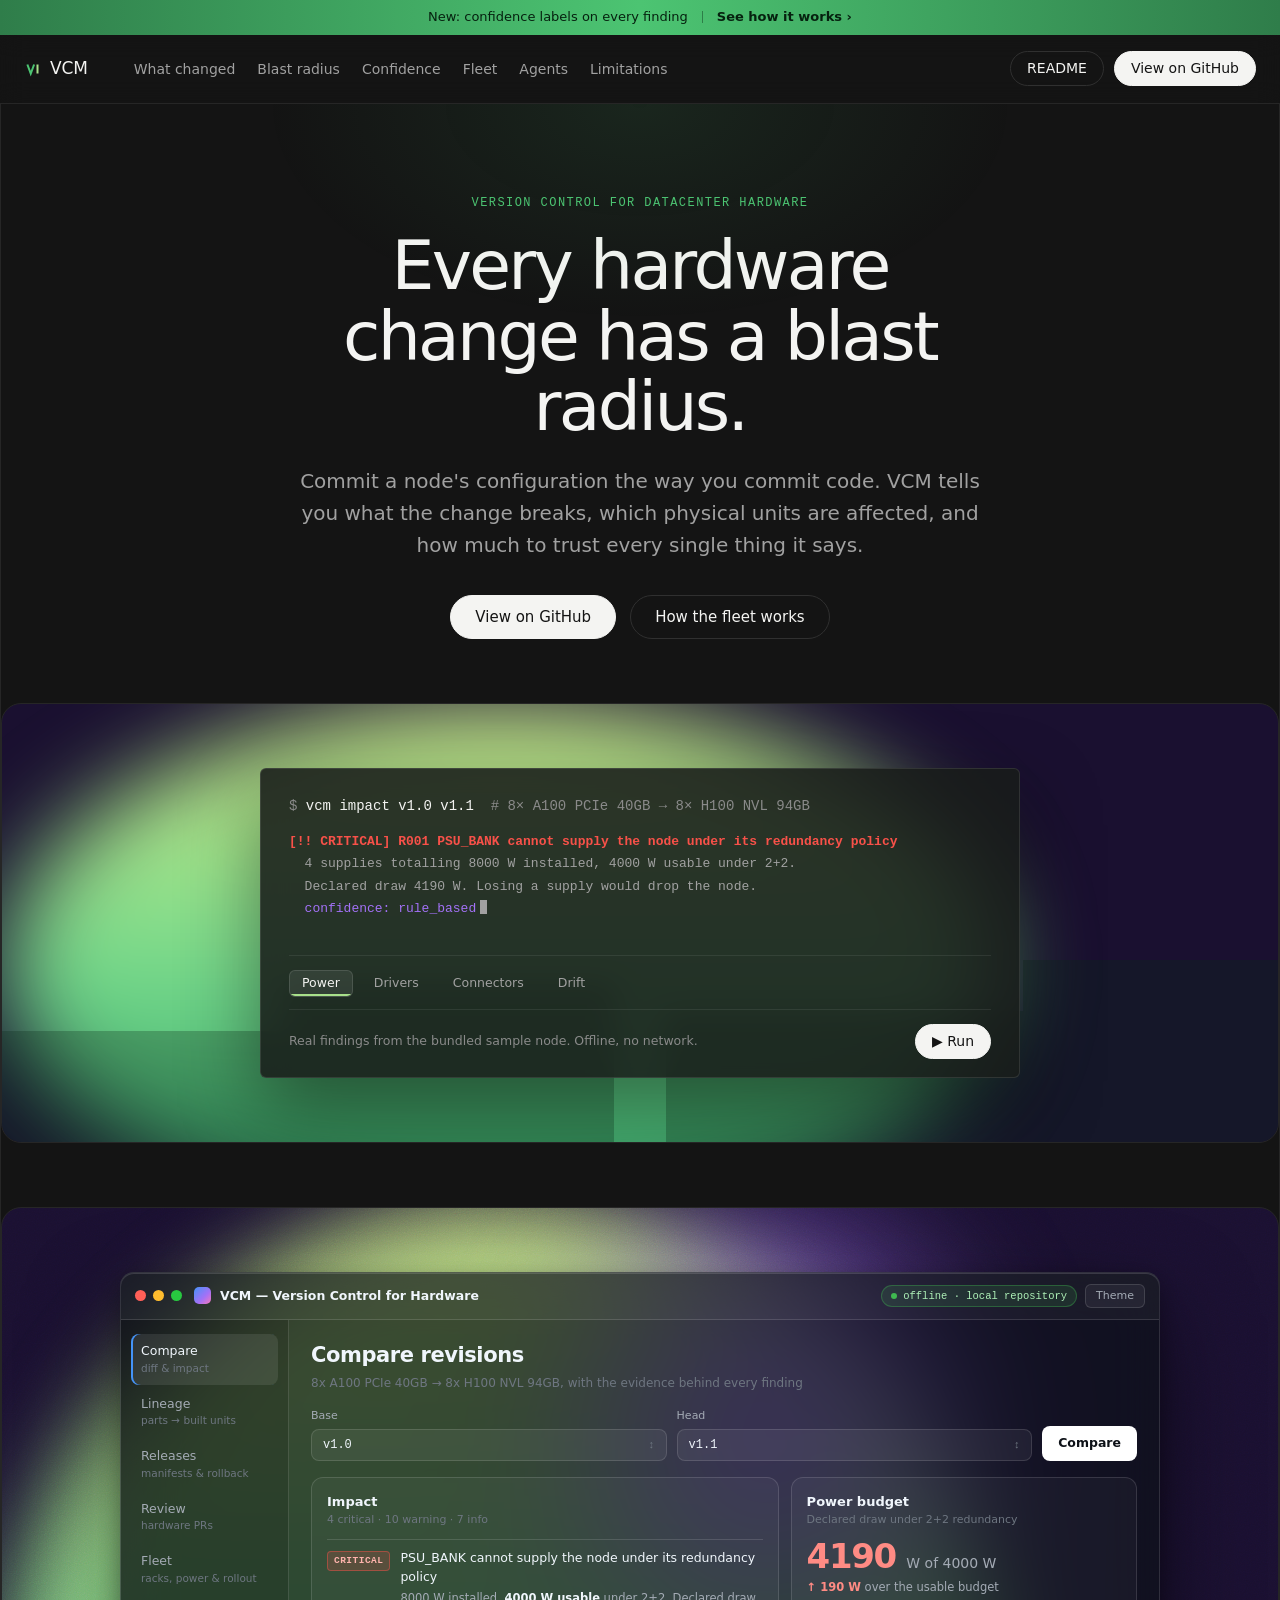
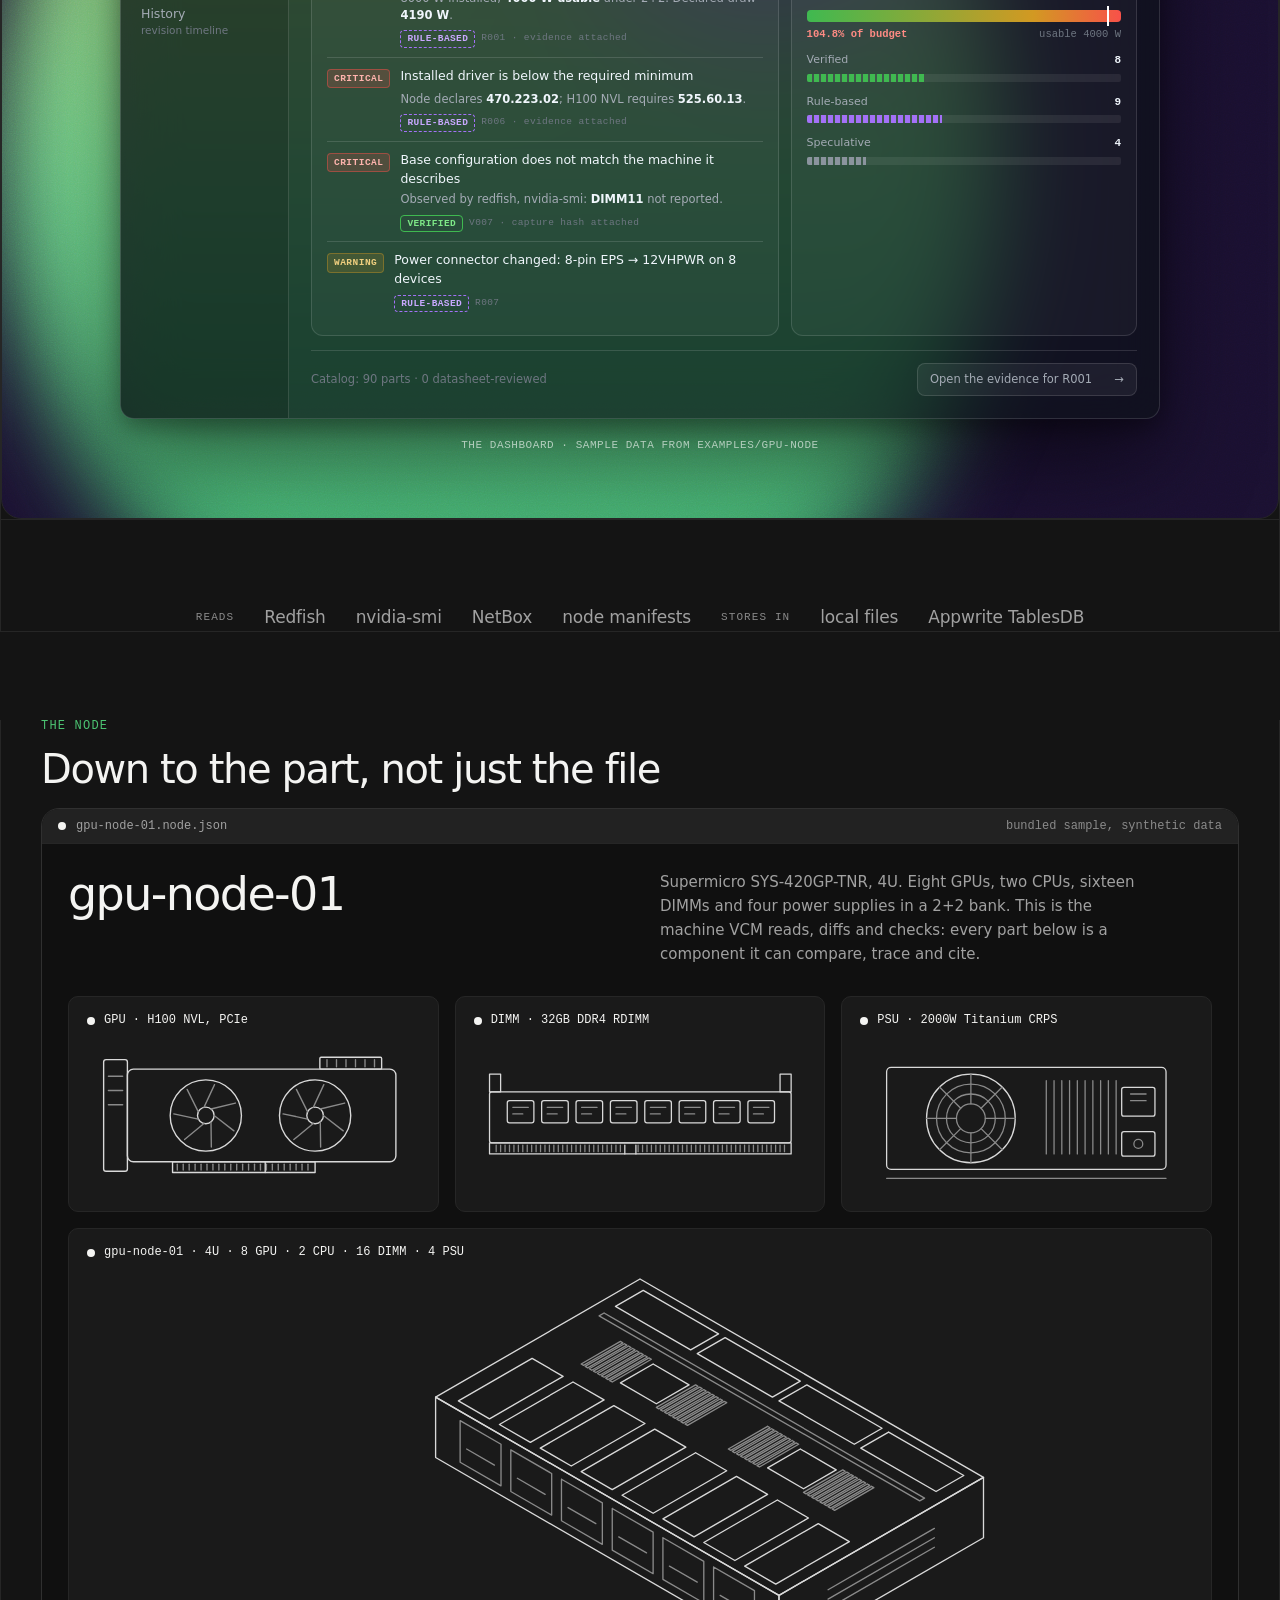
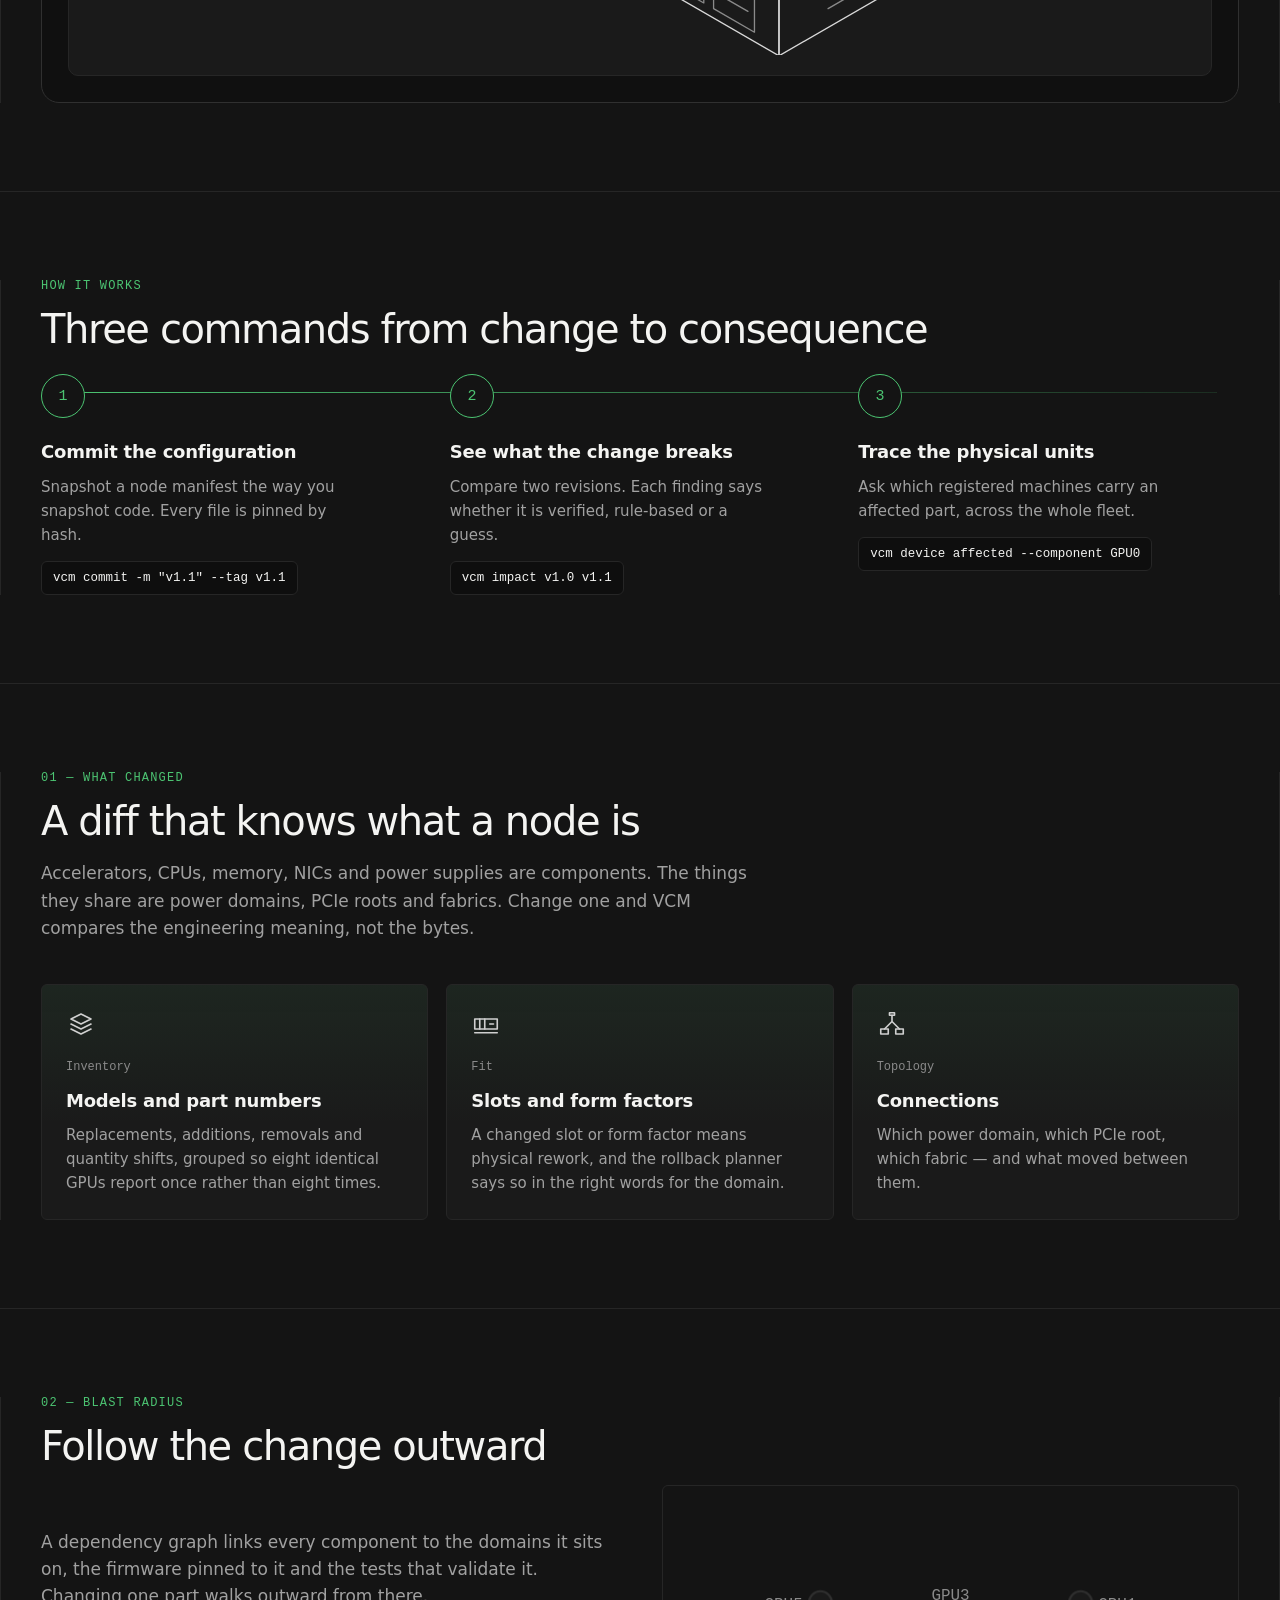
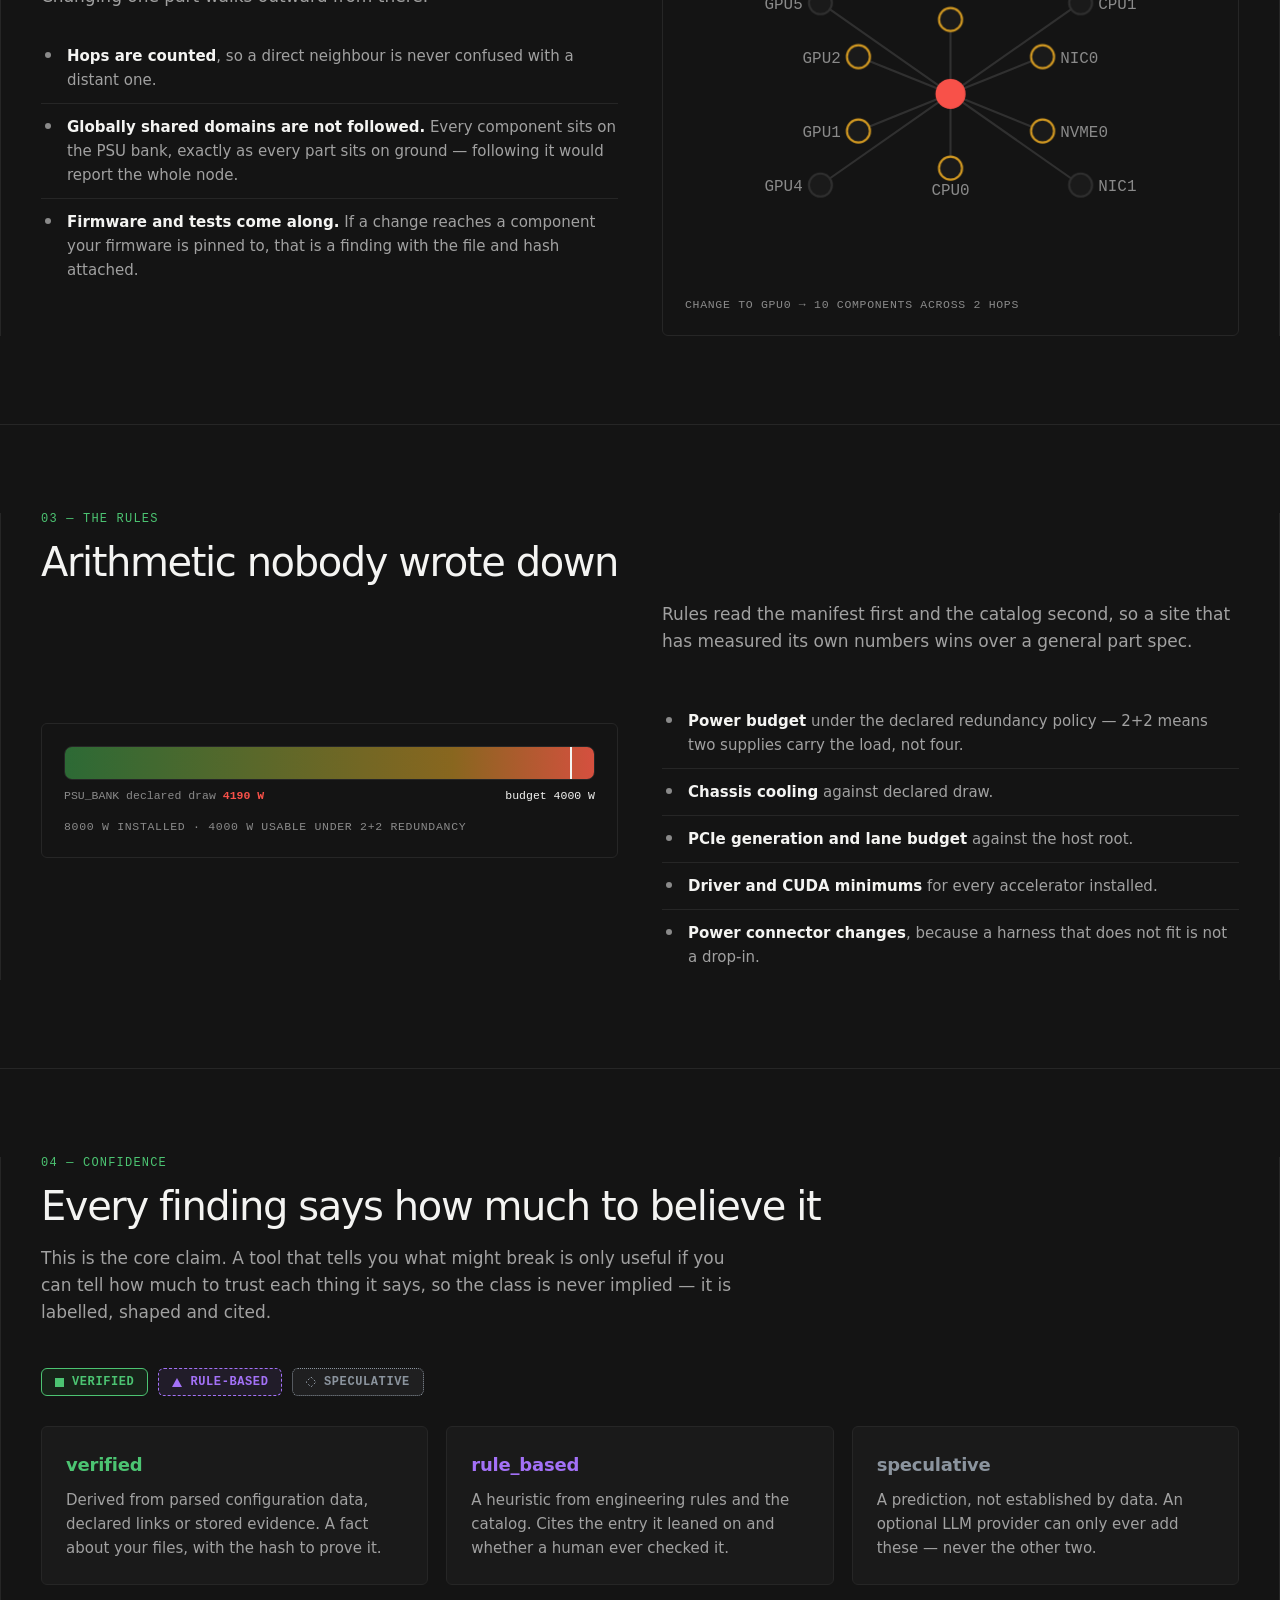
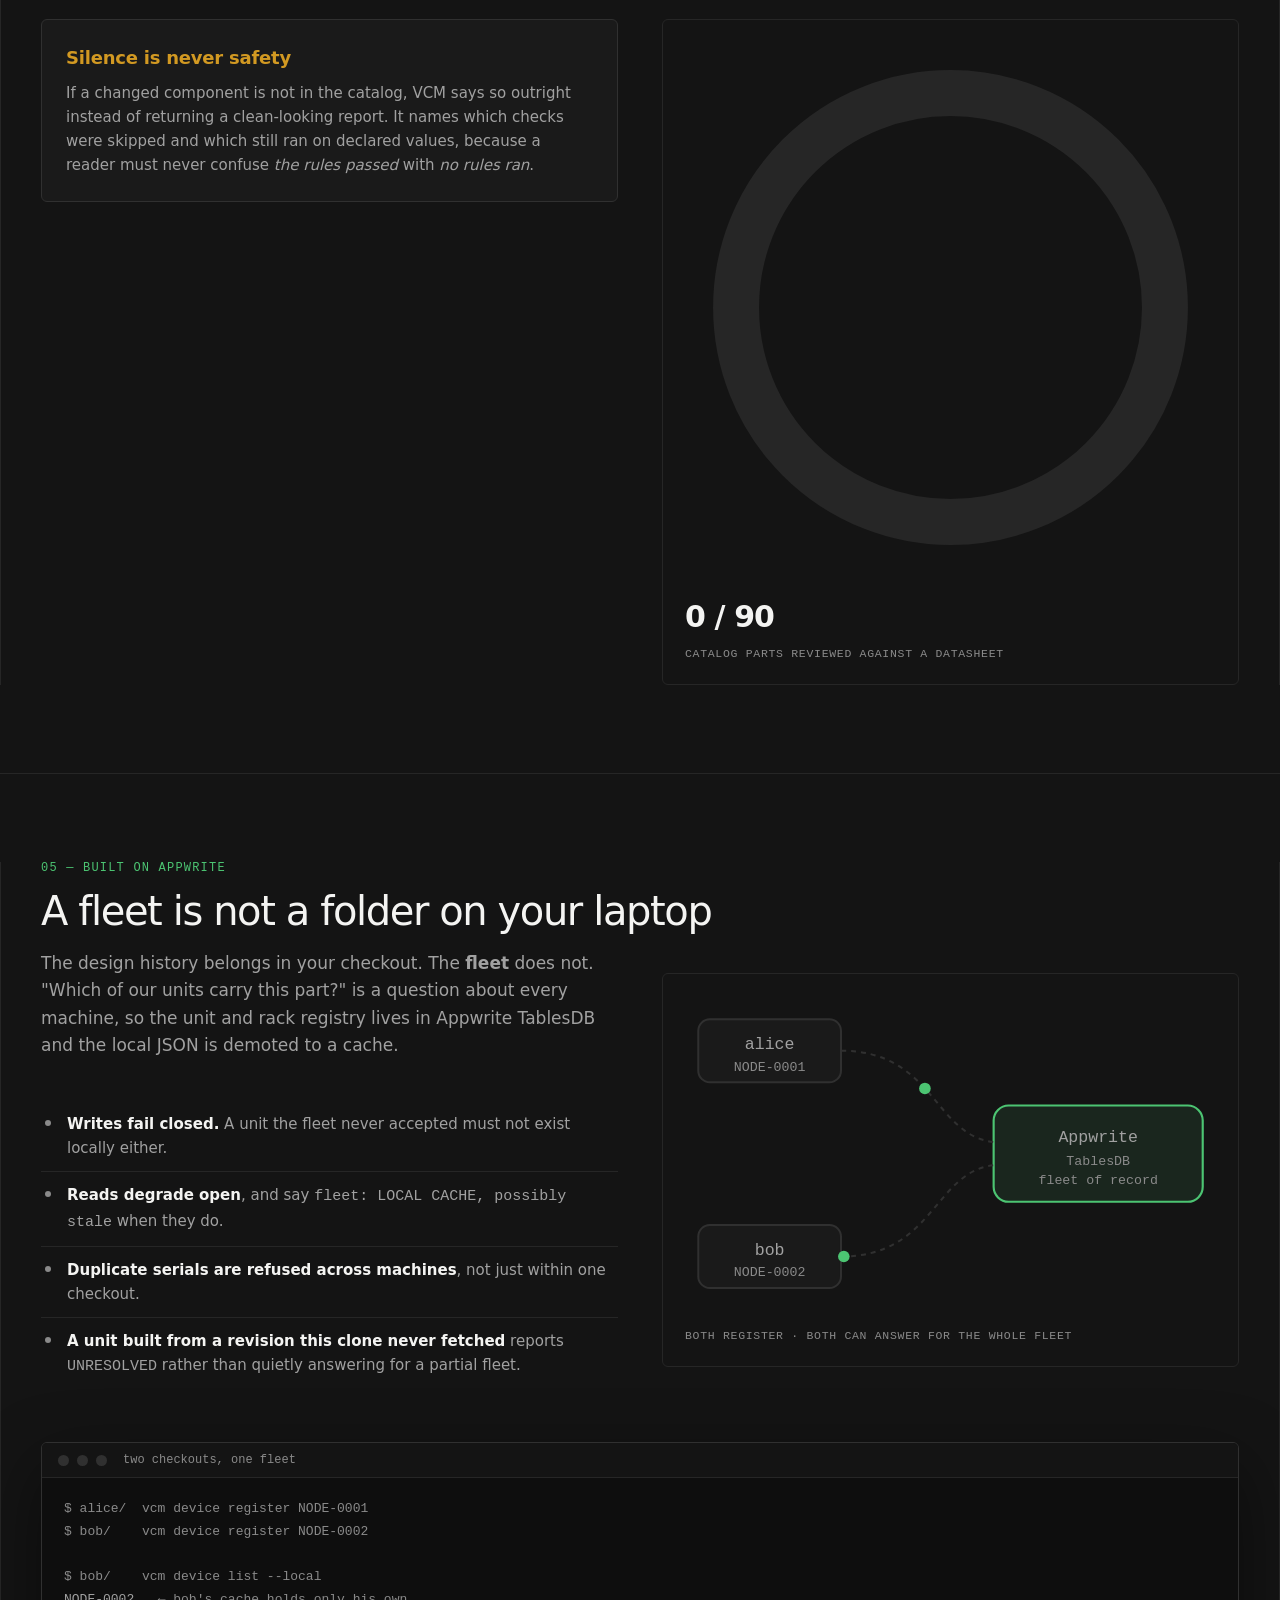
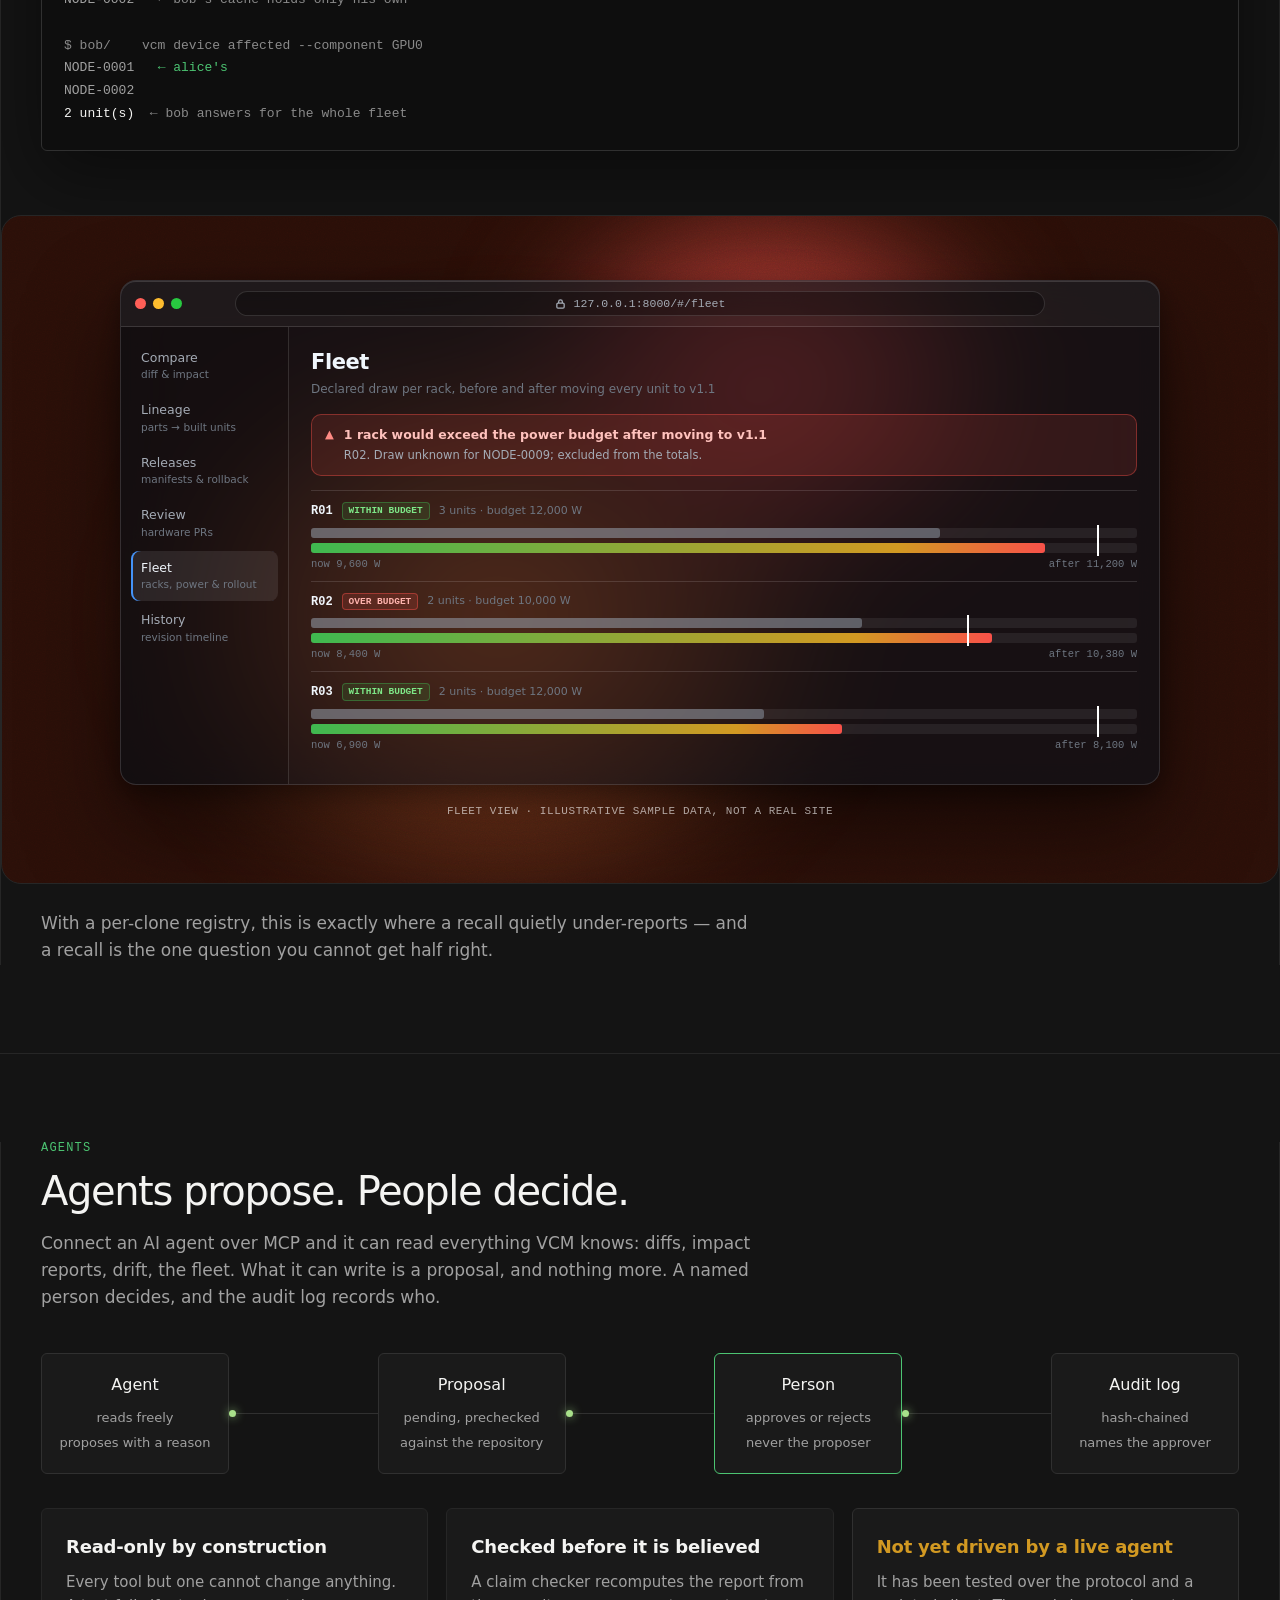
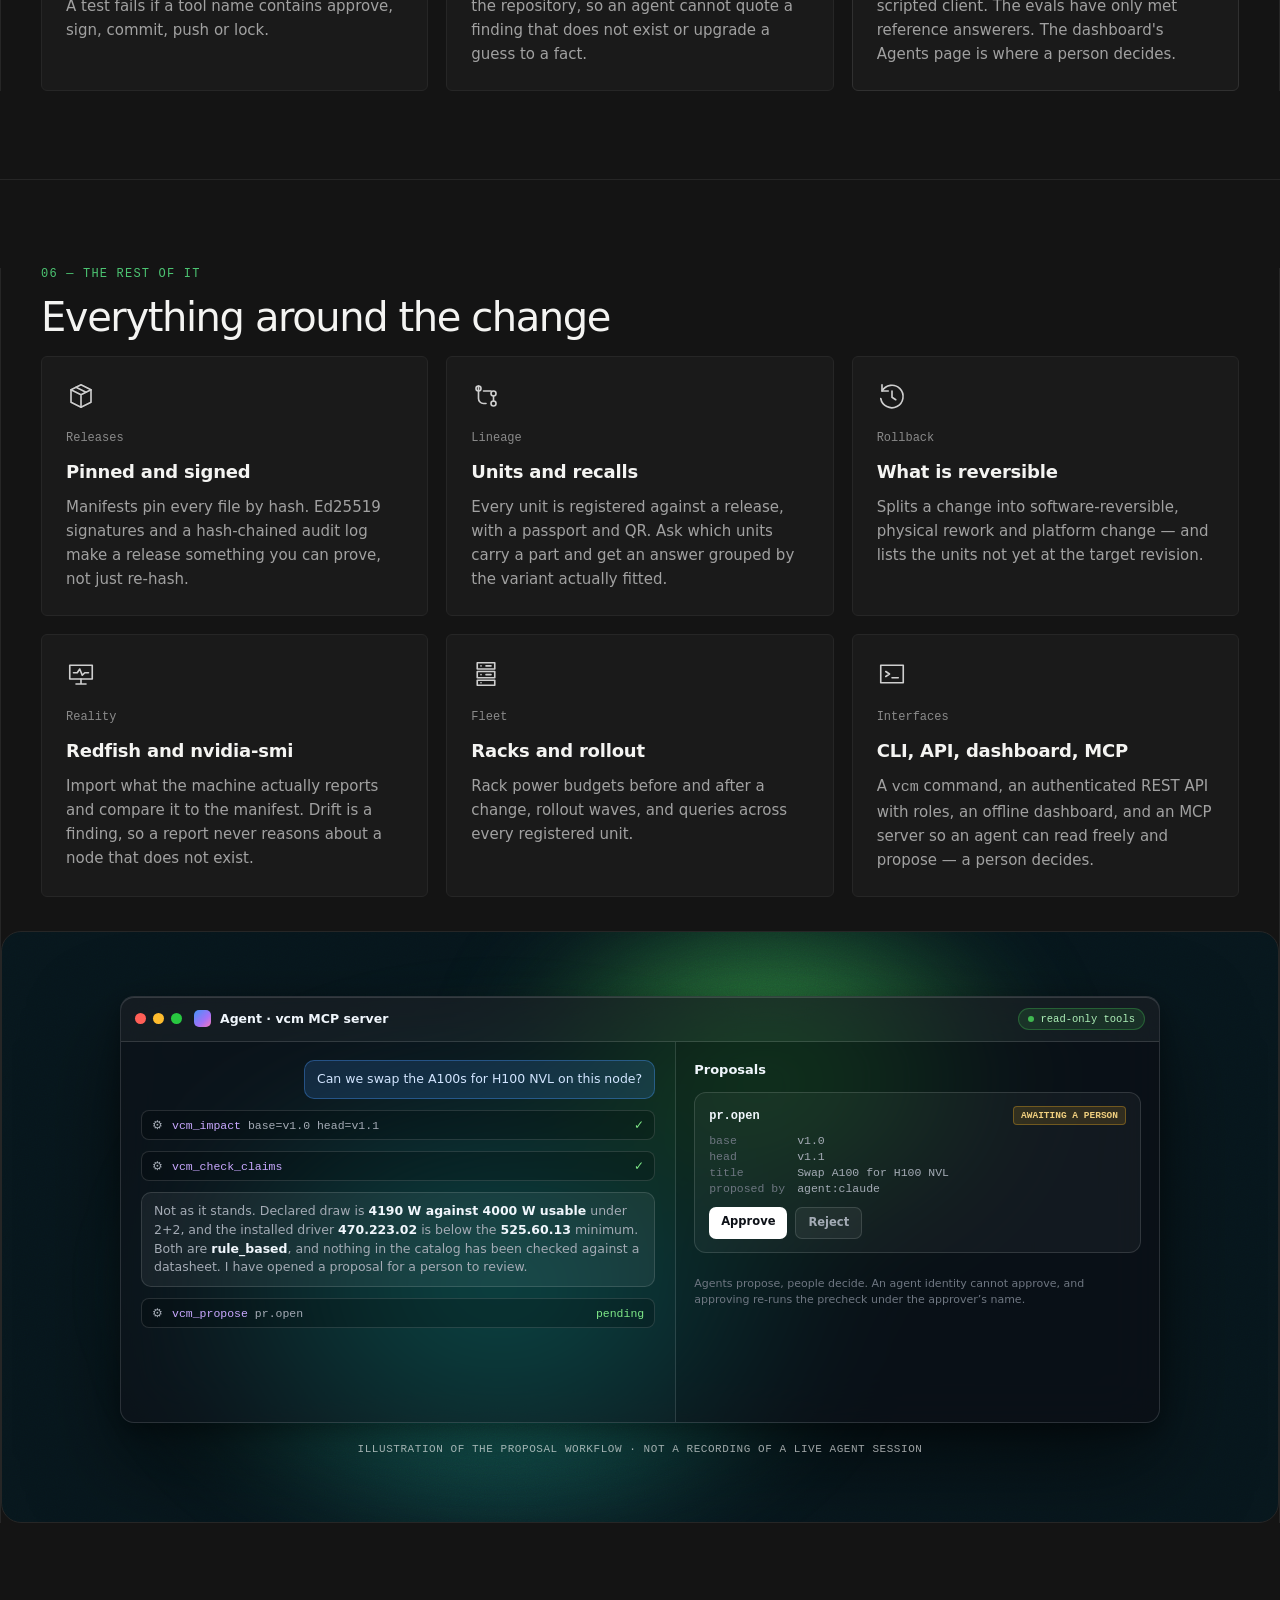
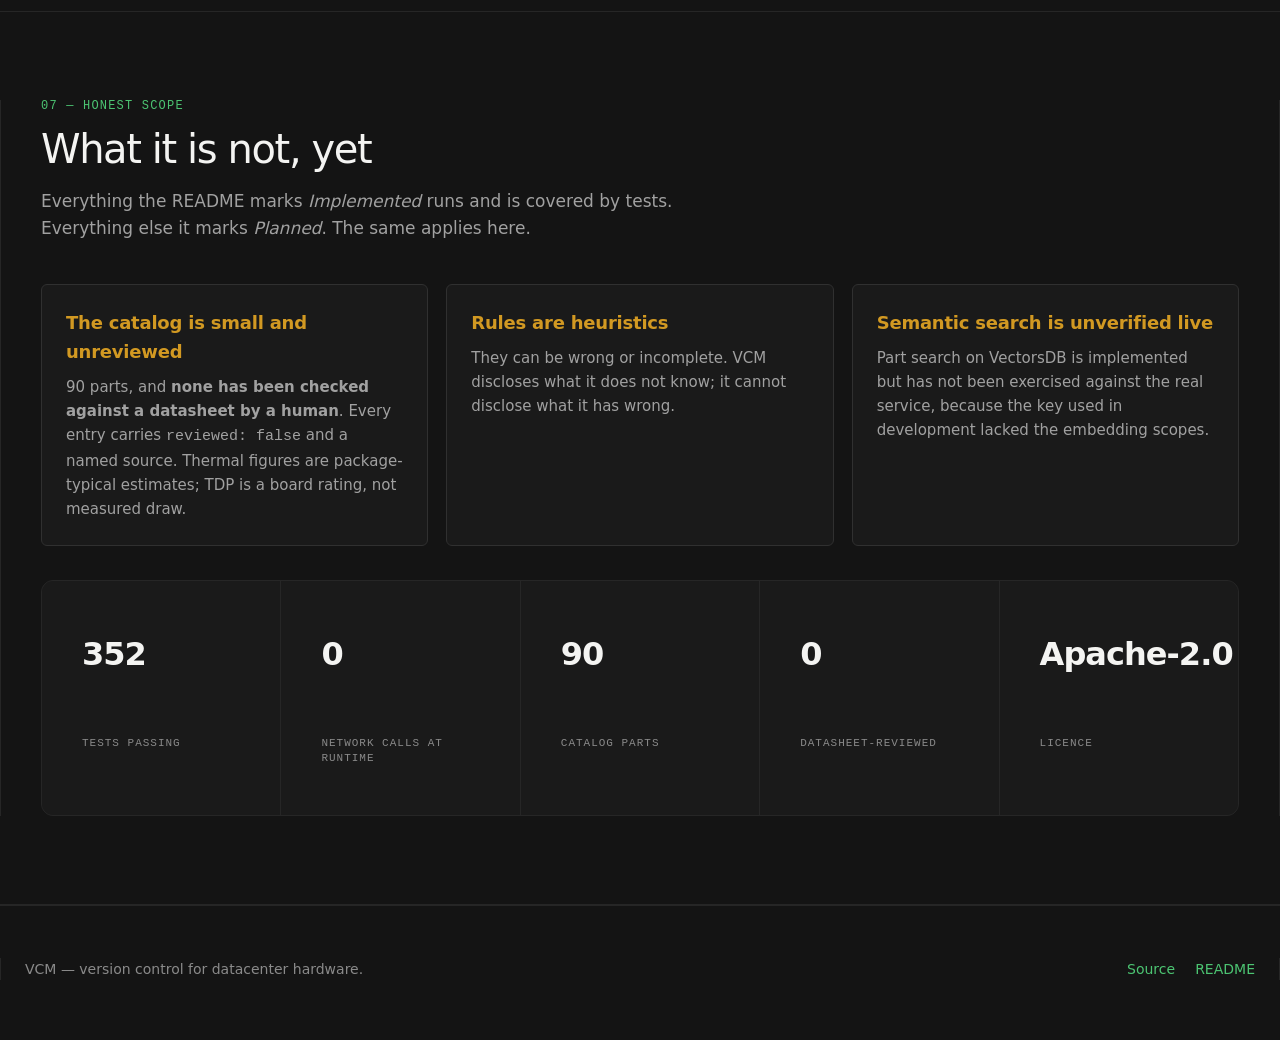
==== commit 0948d346: "Merge remote-tracking branch 'origin/claude/festive-faraday-q76lkf' into claude/sharp-cerf-o4bw7x # " ====
--- a/site/index.html
+++ b/site/index.html
@@ -5,41 +5,63 @@
 <meta name="viewport" content="width=device-width, initial-scale=1">
 <title>VCM &mdash; version control for datacenter hardware</title>
 <meta name="description" content="Commit a node's configuration, see what a change breaks, and trace which physical units are affected. Every finding says how much to trust it.">
-<link rel="icon" href="data:image/svg+xml,%3Csvg xmlns='http://www.w3.org/2000/svg' viewBox='0 0 16 16'%3E%3Crect width='16' height='16' rx='3' fill='%230d1117'/%3E%3Cpath d='M3 4l3 8 3-8' stroke='%234493f8' stroke-width='1.6' fill='none'/%3E%3Cpath d='M11 4v8' stroke='%233fb950' stroke-width='1.6'/%3E%3C/svg%3E">
+<link rel="icon" href="data:image/svg+xml,%3Csvg xmlns='http://www.w3.org/2000/svg' viewBox='0 0 16 16'%3E%3Crect width='16' height='16' rx='3' fill='%23141414'/%3E%3Cpath d='M3 4l3 8 3-8' stroke='%234cc472' stroke-width='1.6' fill='none'/%3E%3Cpath d='M11 4v8' stroke='%23a8e08a' stroke-width='1.6'/%3E%3C/svg%3E">
 <link rel="stylesheet" href="style.css">
 </head>
 <body>
 <a class="skip" href="#main">Skip to content</a>
-
+<div class="progress" aria-hidden="true"><i></i></div>
+
+<div class="announce" role="region" aria-label="Announcement"><span>New: confidence labels on every finding</span><i></i><a href="#trust">See how it works &rsaquo;</a></div>
 <header class="site">
   <div class="wrap">
-    <a class="logo" href="#top">VCM</a>
-    <nav>
+    <a class="logo" href="#top"><svg width="18" height="18" viewBox="0 0 16 16" aria-hidden="true"><path d="M3 4l3 8 3-8" stroke="#4cc472" stroke-width="1.8" fill="none"/><path d="M12 4v8" stroke="#a8e08a" stroke-width="1.8"/></svg> VCM</a>
+    <nav aria-label="Primary">
       <a href="#change">What changed</a>
       <a href="#blast">Blast radius</a>
       <a href="#trust">Confidence</a>
       <a href="#fleet">Fleet</a>
+      <a href="#agents">Agents</a>
       <a href="#limits">Limitations</a>
-      <a href="https://github.com/solomonwilsonr/-vcm-hardware">GitHub</a>
     </nav>
+    <div class="navcta">
+      <a class="pill" href="https://github.com/solomonwilsonr/-vcm-hardware#readme">README</a>
+      <a class="pill solid" href="https://github.com/solomonwilsonr/-vcm-hardware">View on GitHub</a>
+    </div>
   </div>
 </header>
 
 <main id="main">
 
 <div class="hero" id="top">
-  <div class="wrap">
-    <span class="eyebrow rise"><span class="dot"></span> Open source &middot; Apache-2.0 &middot; runs offline</span>
-    <h1 class="rise" style="--d:70ms">Every hardware change has a <span class="accent">blast radius</span>.</h1>
+  <div class="wrap frame">
+    <span class="eyebrow rise">Version control for datacenter hardware</span>
+    <h1 data-split>Every hardware change has a blast&nbsp;radius.</h1>
     <p class="lede rise" style="--d:140ms">
-      VCM is version control for datacenter hardware. Commit a node's configuration the way you
-      commit code, and it tells you what the change breaks, which physical units are affected, and
-      how much to trust every single thing it says.
+      Commit a node's configuration the way you commit code. VCM tells you what the change breaks,
+      which physical units are affected, and how much to trust every single thing it says.
     </p>
     <div class="cta rise" style="--d:210ms">
-      <a class="btn primary" href="https://github.com/solomonwilsonr/-vcm-hardware">View on GitHub</a>
-      <a class="btn ghost" href="#fleet">How the fleet works</a>
-      <span class="note">no network at runtime</span>
+      <a class="pill solid big" href="https://github.com/solomonwilsonr/-vcm-hardware">View on GitHub</a>
+      <a class="pill big" href="#fleet">How the fleet works</a>
+    </div>
+    <div class="stage rise" style="--d:280ms">
+      <div class="bands" aria-hidden="true"><i></i><i></i><i></i><i></i></div>
+      <div class="demo" id="demo">
+        <div class="demo-cmd"><span class="dim">$</span> vcm impact v1.0 v1.1
+          <span class="dim"> &nbsp;# 8&times; A100 PCIe 40GB &rarr; 8&times; H100 NVL 94GB</span></div>
+        <div class="demo-out" id="demo-out" aria-live="polite"></div>
+        <div class="demo-chips" role="tablist" aria-label="Findings from the same change">
+          <button class="chipb on" role="tab" data-k="power">Power</button>
+          <button class="chipb" role="tab" data-k="driver">Drivers</button>
+          <button class="chipb" role="tab" data-k="conn">Connectors</button>
+          <button class="chipb" role="tab" data-k="drift">Drift</button>
+        </div>
+        <div class="demo-foot">
+          <span class="demo-note">Real findings from the bundled sample node. Offline, no network.</span>
+          <button class="pill solid" id="demo-run" type="button">&#9654; Run</button>
+        </div>
+      </div>
     </div>
     <div class="stage rise" style="--d:280ms" role="img"
          aria-label="The VCM dashboard comparing revisions v1.0 and v1.1: four critical findings, a power budget of 4190 watts against 4000 usable, and findings split by confidence class.">
@@ -101,27 +123,63 @@
       </div>
       <p class="note">The dashboard &middot; sample data from examples/gpu-node</p>
     </div>
-    <div class="term ">
-      <div class="bar"><i></i><i></i><i></i><span>vcm impact v1.0 v1.1</span></div>
-<pre><span class="ln"><span class="dim"># 8x NVIDIA A100 PCIe 40GB  &rarr;  8x NVIDIA H100 NVL 94GB</span></span>
-<span class="ln"><span class="dim"># the manifest diff is eight replaced line items. this is what it means:</span></span>
-<span class="ln"></span>
-<span class="ln"><span class="hi">Findings:</span> <span class="v">verified 8</span>, <span class="r">rule_based 9</span>, <span class="s">speculative 4</span>   <span class="dim">| critical 4, warning 10, info 7</span></span>
-<span class="ln"></span>
-<span class="ln"><span class="c">[!! CRITICAL]</span> <span class="r">R001</span>  PSU_BANK cannot supply the node under its redundancy policy</span>
-<span class="ln">            4 supplies totalling 8000 W installed, <span class="hi">4000 W usable</span> under 2+2.</span>
-<span class="ln">            Declared draw <span class="hi">4190 W</span>. Losing a supply would drop the node.</span>
-<span class="ln"></span>
-<span class="ln"><span class="c">[!! CRITICAL]</span> <span class="r">R006</span>  Installed accelerator driver is below the required minimum</span>
-<span class="ln">            Node declares <span class="hi">470.223.02</span>; H100 NVL requires <span class="hi">525.60.13</span>.</span>
-<span class="ln"></span>
-<span class="ln"><span class="c">[!! CRITICAL]</span> <span class="v">V007</span>  The base configuration does not match the machine it describes</span>
-<span class="ln">            Observed by redfish, nvidia-smi: DIMM11 not reported by the machine.</span>
-<span class="ln"></span>
-<span class="ln"><span class="w">[ ! WARNING]</span> <span class="r">R007</span>  Power connector changed: 8-pin EPS &rarr; 12VHPWR on 8 devices<span class="cursor"></span></span></pre>
-    </div>
+  </div>
+  <div class="wrap frame strip">
+    <span>Reads</span><b>Redfish</b><b>nvidia-smi</b><b>NetBox</b><b>node manifests</b>
+    <span>Stores in</span><b>local files</b><b>Appwrite TablesDB</b>
   </div>
 </div>
+
+<section id="node">
+  <div class="wrap">
+    <div class="label" data-reveal>The node</div>
+    <h2 data-reveal style="--d:60ms">Down to the part, not just the file</h2>
+    <div class="sheet" data-reveal style="--d:110ms">
+      <div class="sheet-bar"><span class="dot"></span> gpu-node-01.node.json <em>bundled sample, synthetic data</em></div>
+      <div class="sheet-body">
+        <div class="sheet-head">
+          <h3>gpu-node-01</h3>
+          <p>Supermicro SYS-420GP-TNR, 4U. Eight GPUs, two CPUs, sixteen DIMMs and four power supplies
+             in a 2+2 bank. This is the machine VCM reads, diffs and checks: every part below is a
+             component it can compare, trace and cite.</p>
+        </div>
+        <div class="acards">
+          <figure class="acard"><figcaption><span class="dot"></span> GPU &middot; H100 NVL, PCIe</figcaption><svg class="art" data-art viewBox="0 0 280 124" role="img" aria-label="A dual-fan GPU card with its PCIe edge connector and power plug"><rect class="s" pathLength="1" style="--k:0" x="34" y="22" width="226" height="78" rx="5"/><rect class="s" pathLength="1" style="--k:1" x="14" y="14" width="20" height="94" rx="2"/><line class="s soft" pathLength="1" style="--k:2" x1="18" y1="28" x2="30" y2="28"/><line class="s soft" pathLength="1" style="--k:3" x1="18" y1="40" x2="30" y2="40"/><line class="s soft" pathLength="1" style="--k:4" x1="18" y1="52" x2="30" y2="52"/><circle class="s" pathLength="1" style="--k:5" cx="100" cy="61" r="30"/><circle class="s" pathLength="1" style="--k:6" cx="100" cy="61" r="7"/><line class="s soft" pathLength="1" style="--k:7" x1="107.0" y1="61.0" x2="123.69472917104007" y2="73.94448954231348"/><line class="s soft" pathLength="1" style="--k:8" x1="104.36442861301114" y1="66.47282037727621" x2="104.65301254728926" y2="87.5960424543722"/><line class="s soft" pathLength="1" style="--k:9" x1="98.4423534623058" y1="67.82449538527277" x2="82.1074825712711" y2="81.2202329378925"/><line class="s soft" pathLength="1" style="--k:10" x1="93.69321792468307" y1="64.0371861738229" x2="73.03538315992651" y2="59.618175601595865"/><line class="s soft" pathLength="1" style="--k:11" x1="93.69321792468307" y1="57.9628138261771" x2="84.2681902071007" y2="39.05666022137838"/><line class="s soft" pathLength="1" style="--k:12" x1="98.4423534623058" y1="54.17550461472723" x2="107.34737089876536" y2="35.01892725702082"/><line class="s soft" pathLength="1" style="--k:13" x1="104.36442861301113" y1="55.52717962272379" x2="124.89383144460697" y2="50.54547198542675"/><circle class="s" pathLength="1" style="--k:14" cx="192" cy="61" r="30"/><circle class="s" pathLength="1" style="--k:15" cx="192" cy="61" r="7"/><line class="s soft" pathLength="1" style="--k:16" x1="199.0" y1="61.0" x2="215.69472917104008" y2="73.94448954231348"/><line class="s soft" pathLength="1" style="--k:17" x1="196.36442861301114" y1="66.47282037727621" x2="196.65301254728928" y2="87.5960424543722"/><line class="s soft" pathLength="1" style="--k:18" x1="190.4423534623058" y1="67.82449538527277" x2="174.1074825712711" y2="81.2202329378925"/><line class="s soft" pathLength="1" style="--k:19" x1="185.69321792468307" y1="64.0371861738229" x2="165.0353831599265" y2="59.618175601595865"/><line class="s soft" pathLength="1" style="--k:20" x1="185.69321792468307" y1="57.9628138261771" x2="176.2681902071007" y2="39.05666022137838"/><line class="s soft" pathLength="1" style="--k:21" x1="190.4423534623058" y1="54.17550461472723" x2="199.34737089876538" y2="35.01892725702082"/><line class="s soft" pathLength="1" style="--k:22" x1="196.36442861301114" y1="55.52717962272379" x2="216.89383144460697" y2="50.54547198542675"/><rect class="s" pathLength="1" style="--k:23" x="196" y="12" width="52" height="10" rx="1"/><line class="s soft" pathLength="1" style="--k:24" x1="202" y1="14" x2="202" y2="20"/><line class="s soft" pathLength="1" style="--k:25" x1="210" y1="14" x2="210" y2="20"/><line class="s soft" pathLength="1" style="--k:26" x1="218" y1="14" x2="218" y2="20"/><line class="s soft" pathLength="1" style="--k:27" x1="226" y1="14" x2="226" y2="20"/><line class="s soft" pathLength="1" style="--k:28" x1="234" y1="14" x2="234" y2="20"/><line class="s soft" pathLength="1" style="--k:29" x1="242" y1="14" x2="242" y2="20"/><rect class="s" pathLength="1" style="--k:30" x="72" y="100" width="120" height="9" rx="0"/><line class="s soft" pathLength="1" style="--k:31" x1="76" y1="102" x2="76" y2="107"/><line class="s soft" pathLength="1" style="--k:32" x1="81" y1="102" x2="81" y2="107"/><line class="s soft" pathLength="1" style="--k:33" x1="86" y1="102" x2="86" y2="107"/><line class="s soft" pathLength="1" style="--k:34" x1="91" y1="102" x2="91" y2="107"/><line class="s soft" pathLength="1" style="--k:35" x1="96" y1="102" x2="96" y2="107"/><line class="s soft" pathLength="1" style="--k:36" x1="101" y1="102" x2="101" y2="107"/><line class="s soft" pathLength="1" style="--k:37" x1="106" y1="102" x2="106" y2="107"/><line class="s soft" pathLength="1" style="--k:38" x1="111" y1="102" x2="111" y2="107"/><line class="s soft" pathLength="1" style="--k:39" x1="116" y1="102" x2="116" y2="107"/><line class="s soft" pathLength="1" style="--k:40" x1="121" y1="102" x2="121" y2="107"/><line class="s soft" pathLength="1" style="--k:41" x1="126" y1="102" x2="126" y2="107"/><line class="s soft" pathLength="1" style="--k:42" x1="131" y1="102" x2="131" y2="107"/><line class="s soft" pathLength="1" style="--k:43" x1="136" y1="102" x2="136" y2="107"/><line class="s soft" pathLength="1" style="--k:44" x1="141" y1="102" x2="141" y2="107"/><line class="s soft" pathLength="1" style="--k:45" x1="146" y1="102" x2="146" y2="107"/><line class="s soft" pathLength="1" style="--k:46" x1="151" y1="102" x2="151" y2="107"/><line class="s soft" pathLength="1" style="--k:47" x1="156" y1="102" x2="156" y2="107"/><line class="s soft" pathLength="1" style="--k:48" x1="161" y1="102" x2="161" y2="107"/><line class="s soft" pathLength="1" style="--k:49" x1="166" y1="102" x2="166" y2="107"/><line class="s soft" pathLength="1" style="--k:50" x1="171" y1="102" x2="171" y2="107"/><line class="s soft" pathLength="1" style="--k:51" x1="176" y1="102" x2="176" y2="107"/><line class="s soft" pathLength="1" style="--k:52" x1="181" y1="102" x2="181" y2="107"/><line class="s soft" pathLength="1" style="--k:53" x1="186" y1="102" x2="186" y2="107"/><line class="s" pathLength="1" style="--k:54" x1="150" y1="100" x2="150" y2="109"/></svg></figure>
+          <figure class="acard"><figcaption><span class="dot"></span> DIMM &middot; 32GB DDR4 RDIMM</figcaption><svg class="art" data-art viewBox="0 0 300 124" role="img" aria-label="A memory module (DIMM) with eight chips and a keyed edge connector"><rect class="s" pathLength="1" style="--k:0" x="14" y="44" width="272" height="46" rx="2"/><rect class="s" pathLength="1" style="--k:1" x="30" y="52" width="24" height="20" rx="2"/><line class="s soft" pathLength="1" style="--k:2" x1="35" y1="58" x2="49" y2="58"/><line class="s soft" pathLength="1" style="--k:3" x1="35" y1="64" x2="44" y2="64"/><rect class="s" pathLength="1" style="--k:4" x="61" y="52" width="24" height="20" rx="2"/><line class="s soft" pathLength="1" style="--k:5" x1="66" y1="58" x2="80" y2="58"/><line class="s soft" pathLength="1" style="--k:6" x1="66" y1="64" x2="75" y2="64"/><rect class="s" pathLength="1" style="--k:7" x="92" y="52" width="24" height="20" rx="2"/><line class="s soft" pathLength="1" style="--k:8" x1="97" y1="58" x2="111" y2="58"/><line class="s soft" pathLength="1" style="--k:9" x1="97" y1="64" x2="106" y2="64"/><rect class="s" pathLength="1" style="--k:10" x="123" y="52" width="24" height="20" rx="2"/><line class="s soft" pathLength="1" style="--k:11" x1="128" y1="58" x2="142" y2="58"/><line class="s soft" pathLength="1" style="--k:12" x1="128" y1="64" x2="137" y2="64"/><rect class="s" pathLength="1" style="--k:13" x="154" y="52" width="24" height="20" rx="2"/><line class="s soft" pathLength="1" style="--k:14" x1="159" y1="58" x2="173" y2="58"/><line class="s soft" pathLength="1" style="--k:15" x1="159" y1="64" x2="168" y2="64"/><rect class="s" pathLength="1" style="--k:16" x="185" y="52" width="24" height="20" rx="2"/><line class="s soft" pathLength="1" style="--k:17" x1="190" y1="58" x2="204" y2="58"/><line class="s soft" pathLength="1" style="--k:18" x1="190" y1="64" x2="199" y2="64"/><rect class="s" pathLength="1" style="--k:19" x="216" y="52" width="24" height="20" rx="2"/><line class="s soft" pathLength="1" style="--k:20" x1="221" y1="58" x2="235" y2="58"/><line class="s soft" pathLength="1" style="--k:21" x1="221" y1="64" x2="230" y2="64"/><rect class="s" pathLength="1" style="--k:22" x="247" y="52" width="24" height="20" rx="2"/><line class="s soft" pathLength="1" style="--k:23" x1="252" y1="58" x2="266" y2="58"/><line class="s soft" pathLength="1" style="--k:24" x1="252" y1="64" x2="261" y2="64"/><rect class="s" pathLength="1" style="--k:25" x="14" y="90" width="272" height="10" rx="0"/><line class="s soft" pathLength="1" style="--k:26" x1="20" y1="92" x2="20" y2="98"/><line class="s soft" pathLength="1" style="--k:27" x1="24" y1="92" x2="24" y2="98"/><line class="s soft" pathLength="1" style="--k:28" x1="28" y1="92" x2="28" y2="98"/><line class="s soft" pathLength="1" style="--k:29" x1="32" y1="92" x2="32" y2="98"/><line class="s soft" pathLength="1" style="--k:30" x1="36" y1="92" x2="36" y2="98"/><line class="s soft" pathLength="1" style="--k:31" x1="40" y1="92" x2="40" y2="98"/><line class="s soft" pathLength="1" style="--k:32" x1="44" y1="92" x2="44" y2="98"/><line class="s soft" pathLength="1" style="--k:33" x1="48" y1="92" x2="48" y2="98"/><line class="s soft" pathLength="1" style="--k:34" x1="52" y1="92" x2="52" y2="98"/><line class="s soft" pathLength="1" style="--k:35" x1="56" y1="92" x2="56" y2="98"/><line class="s soft" pathLength="1" style="--k:36" x1="60" y1="92" x2="60" y2="98"/><line class="s soft" pathLength="1" style="--k:37" x1="64" y1="92" x2="64" y2="98"/><line class="s soft" pathLength="1" style="--k:38" x1="68" y1="92" x2="68" y2="98"/><line class="s soft" pathLength="1" style="--k:39" x1="72" y1="92" x2="72" y2="98"/><line class="s soft" pathLength="1" style="--k:40" x1="76" y1="92" x2="76" y2="98"/><line class="s soft" pathLength="1" style="--k:41" x1="80" y1="92" x2="80" y2="98"/><line class="s soft" pathLength="1" style="--k:42" x1="84" y1="92" x2="84" y2="98"/><line class="s soft" pathLength="1" style="--k:43" x1="88" y1="92" x2="88" y2="98"/><line class="s soft" pathLength="1" style="--k:44" x1="92" y1="92" x2="92" y2="98"/><line class="s soft" pathLength="1" style="--k:45" x1="96" y1="92" x2="96" y2="98"/><line class="s soft" pathLength="1" style="--k:46" x1="100" y1="92" x2="100" y2="98"/><line class="s soft" pathLength="1" style="--k:47" x1="104" y1="92" x2="104" y2="98"/><line class="s soft" pathLength="1" style="--k:48" x1="108" y1="92" x2="108" y2="98"/><line class="s soft" pathLength="1" style="--k:49" x1="112" y1="92" x2="112" y2="98"/><line class="s soft" pathLength="1" style="--k:50" x1="116" y1="92" x2="116" y2="98"/><line class="s soft" pathLength="1" style="--k:51" x1="120" y1="92" x2="120" y2="98"/><line class="s soft" pathLength="1" style="--k:52" x1="124" y1="92" x2="124" y2="98"/><line class="s soft" pathLength="1" style="--k:53" x1="128" y1="92" x2="128" y2="98"/><line class="s soft" pathLength="1" style="--k:54" x1="132" y1="92" x2="132" y2="98"/><line class="s soft" pathLength="1" style="--k:55" x1="148" y1="92" x2="148" y2="98"/><line class="s soft" pathLength="1" style="--k:56" x1="152" y1="92" x2="152" y2="98"/><line class="s soft" pathLength="1" style="--k:57" x1="156" y1="92" x2="156" y2="98"/><line class="s soft" pathLength="1" style="--k:58" x1="160" y1="92" x2="160" y2="98"/><line class="s soft" pathLength="1" style="--k:59" x1="164" y1="92" x2="164" y2="98"/><line class="s soft" pathLength="1" style="--k:60" x1="168" y1="92" x2="168" y2="98"/><line class="s soft" pathLength="1" style="--k:61" x1="172" y1="92" x2="172" y2="98"/><line class="s soft" pathLength="1" style="--k:62" x1="176" y1="92" x2="176" y2="98"/><line class="s soft" pathLength="1" style="--k:63" x1="180" y1="92" x2="180" y2="98"/><line class="s soft" pathLength="1" style="--k:64" x1="184" y1="92" x2="184" y2="98"/><line class="s soft" pathLength="1" style="--k:65" x1="188" y1="92" x2="188" y2="98"/><line class="s soft" pathLength="1" style="--k:66" x1="192" y1="92" x2="192" y2="98"/><line class="s soft" pathLength="1" style="--k:67" x1="196" y1="92" x2="196" y2="98"/><line class="s soft" pathLength="1" style="--k:68" x1="200" y1="92" x2="200" y2="98"/><line class="s soft" pathLength="1" style="--k:69" x1="204" y1="92" x2="204" y2="98"/><line class="s soft" pathLength="1" style="--k:70" x1="208" y1="92" x2="208" y2="98"/><line class="s soft" pathLength="1" style="--k:71" x1="212" y1="92" x2="212" y2="98"/><line class="s soft" pathLength="1" style="--k:72" x1="216" y1="92" x2="216" y2="98"/><line class="s soft" pathLength="1" style="--k:73" x1="220" y1="92" x2="220" y2="98"/><line class="s soft" pathLength="1" style="--k:74" x1="224" y1="92" x2="224" y2="98"/><line class="s soft" pathLength="1" style="--k:75" x1="228" y1="92" x2="228" y2="98"/><line class="s soft" pathLength="1" style="--k:76" x1="232" y1="92" x2="232" y2="98"/><line class="s soft" pathLength="1" style="--k:77" x1="236" y1="92" x2="236" y2="98"/><line class="s soft" pathLength="1" style="--k:78" x1="240" y1="92" x2="240" y2="98"/><line class="s soft" pathLength="1" style="--k:79" x1="244" y1="92" x2="244" y2="98"/><line class="s soft" pathLength="1" style="--k:80" x1="248" y1="92" x2="248" y2="98"/><line class="s soft" pathLength="1" style="--k:81" x1="252" y1="92" x2="252" y2="98"/><line class="s soft" pathLength="1" style="--k:82" x1="256" y1="92" x2="256" y2="98"/><line class="s soft" pathLength="1" style="--k:83" x1="260" y1="92" x2="260" y2="98"/><line class="s soft" pathLength="1" style="--k:84" x1="264" y1="92" x2="264" y2="98"/><line class="s soft" pathLength="1" style="--k:85" x1="268" y1="92" x2="268" y2="98"/><line class="s soft" pathLength="1" style="--k:86" x1="272" y1="92" x2="272" y2="98"/><line class="s soft" pathLength="1" style="--k:87" x1="276" y1="92" x2="276" y2="98"/><line class="s soft" pathLength="1" style="--k:88" x1="280" y1="92" x2="280" y2="98"/><path class="s" pathLength="1" style="--k:89" d="M136.0 100.0 L136.0 92.0 Z"/><path class="s" pathLength="1" style="--k:90" d="M146.0 100.0 L146.0 92.0 Z"/><path class="s" pathLength="1" style="--k:91" d="M14.0 44.0 L14.0 28.0 L24.0 28.0 L24.0 44.0 Z"/><path class="s" pathLength="1" style="--k:92" d="M286.0 44.0 L286.0 28.0 L276.0 28.0 L276.0 44.0 Z"/></svg></figure>
+          <figure class="acard"><figcaption><span class="dot"></span> PSU &middot; 2000W Titanium CRPS</figcaption><svg class="art" data-art viewBox="0 0 300 134" role="img" aria-label="A hot-swap power supply with a fan grille and vents"><rect class="s" pathLength="1" style="--k:0" x="24" y="22" width="252" height="92" rx="4"/><circle class="s" pathLength="1" style="--k:1" cx="100" cy="68" r="40"/><circle class="s soft" pathLength="1" style="--k:2" cx="100" cy="68" r="31"/><circle class="s soft" pathLength="1" style="--k:3" cx="100" cy="68" r="22"/><circle class="s soft" pathLength="1" style="--k:4" cx="100" cy="68" r="13"/><line class="s soft" pathLength="1" style="--k:5" x1="113.0" y1="68.0" x2="140.0" y2="68.0"/><line class="s soft" pathLength="1" style="--k:6" x1="109.19238815542512" y1="77.19238815542512" x2="128.2842712474619" y2="96.2842712474619"/><line class="s soft" pathLength="1" style="--k:7" x1="100.0" y1="81.0" x2="100.0" y2="108.0"/><line class="s soft" pathLength="1" style="--k:8" x1="90.80761184457488" y1="77.19238815542512" x2="71.7157287525381" y2="96.2842712474619"/><line class="s soft" pathLength="1" style="--k:9" x1="87.0" y1="68.0" x2="60.0" y2="68.0"/><line class="s soft" pathLength="1" style="--k:10" x1="90.80761184457488" y1="58.80761184457488" x2="71.7157287525381" y2="39.7157287525381"/><line class="s soft" pathLength="1" style="--k:11" x1="100.0" y1="55.0" x2="99.99999999999999" y2="28.0"/><line class="s soft" pathLength="1" style="--k:12" x1="109.19238815542512" y1="58.80761184457488" x2="128.2842712474619" y2="39.71572875253809"/><line class="s soft" pathLength="1" style="--k:13" x1="168" y1="34" x2="168" y2="100"/><line class="s soft" pathLength="1" style="--k:14" x1="175" y1="34" x2="175" y2="100"/><line class="s soft" pathLength="1" style="--k:15" x1="182" y1="34" x2="182" y2="100"/><line class="s soft" pathLength="1" style="--k:16" x1="189" y1="34" x2="189" y2="100"/><line class="s soft" pathLength="1" style="--k:17" x1="196" y1="34" x2="196" y2="100"/><line class="s soft" pathLength="1" style="--k:18" x1="203" y1="34" x2="203" y2="100"/><line class="s soft" pathLength="1" style="--k:19" x1="210" y1="34" x2="210" y2="100"/><line class="s soft" pathLength="1" style="--k:20" x1="217" y1="34" x2="217" y2="100"/><line class="s soft" pathLength="1" style="--k:21" x1="224" y1="34" x2="224" y2="100"/><line class="s soft" pathLength="1" style="--k:22" x1="231" y1="34" x2="231" y2="100"/><rect class="s" pathLength="1" style="--k:23" x="236" y="40" width="30" height="26" rx="2"/><line class="s soft" pathLength="1" style="--k:24" x1="244" y1="46" x2="258" y2="46"/><line class="s soft" pathLength="1" style="--k:25" x1="244" y1="52" x2="258" y2="52"/><rect class="s" pathLength="1" style="--k:26" x="236" y="80" width="30" height="22" rx="2"/><circle class="s soft" pathLength="1" style="--k:27" cx="251" cy="91" r="4"/><line class="s soft" pathLength="1" style="--k:28" x1="24" y1="122" x2="276" y2="122"/></svg></figure>
+        </div>
+        <figure class="acard big"><figcaption><span class="dot"></span> gpu-node-01 &middot; 4U &middot; 8 GPU &middot; 2 CPU &middot; 16 DIMM &middot; 4 PSU</figcaption><svg class="art" data-art viewBox="0 0 660 330" role="img" aria-label="Isometric cut-away of a 4U GPU server: 8 GPUs, 2 CPUs with 16 DIMMs, 4 power supplies"><path class="s" pathLength="1" style="--k:0" d="M330.0 3.5 L628.3 175.7 L450.7 278.2 L152.5 106.0 Z"/><path class="s" pathLength="1" style="--k:1" d="M152.5 106.0 L450.7 278.2 L450.7 330.7 L152.5 158.5 Z"/><path class="s" pathLength="1" style="--k:2" d="M628.3 175.7 L450.7 278.2 L450.7 330.7 L628.3 228.2 Z"/><path class="s" pathLength="1" style="--k:3" d="M332.8 13.4 L398.2 51.1 L374.0 65.0 L308.7 27.3 Z"/><path class="s" pathLength="1" style="--k:4" d="M403.9 54.4 L469.2 92.1 L445.0 106.0 L379.7 68.3 Z"/><path class="s" pathLength="1" style="--k:5" d="M474.9 95.4 L540.2 133.1 L516.1 147.0 L450.7 109.3 Z"/><path class="s" pathLength="1" style="--k:6" d="M545.9 136.4 L611.2 174.1 L587.1 188.0 L521.7 150.3 Z"/><path class="s" pathLength="1" style="--k:7" d="M236.3 72.4 L263.2 88.0 L199.3 124.9 L172.3 109.3 Z"/><path class="s" pathLength="1" style="--k:8" d="M271.8 92.9 L298.8 108.5 L234.8 145.4 L207.9 129.8 Z"/><path class="s" pathLength="1" style="--k:9" d="M307.3 113.4 L334.3 129.0 L270.3 165.9 L243.4 150.3 Z"/><path class="s" pathLength="1" style="--k:10" d="M342.8 133.9 L369.8 149.5 L305.9 186.4 L278.9 170.8 Z"/><path class="s" pathLength="1" style="--k:11" d="M378.3 154.4 L405.3 170.0 L341.4 206.9 L314.4 191.3 Z"/><path class="s" pathLength="1" style="--k:12" d="M413.8 174.9 L440.8 190.5 L376.9 227.4 L349.9 211.8 Z"/><path class="s" pathLength="1" style="--k:13" d="M449.3 195.4 L476.3 211.0 L412.4 247.9 L385.4 232.3 Z"/><path class="s" pathLength="1" style="--k:14" d="M484.8 215.9 L511.8 231.5 L447.9 268.4 L420.9 252.8 Z"/><path class="s" pathLength="1" style="--k:15" d="M341.4 77.3 L372.6 95.4 L344.2 111.8 L313.0 93.7 Z"/><path class="s soft" pathLength="1" style="--k:16" d="M313.0 57.6 L315.1 58.9 L281.0 78.5 L278.9 77.3 Z"/><path class="s soft" pathLength="1" style="--k:17" d="M378.3 95.4 L380.4 96.6 L346.3 116.3 L344.2 115.0 Z"/><path class="s soft" pathLength="1" style="--k:18" d="M316.5 59.7 L318.6 60.9 L284.6 80.6 L282.4 79.4 Z"/><path class="s soft" pathLength="1" style="--k:19" d="M381.8 97.4 L384.0 98.6 L349.9 118.3 L347.8 117.1 Z"/><path class="s soft" pathLength="1" style="--k:20" d="M320.1 61.7 L322.2 63.0 L288.1 82.7 L286.0 81.4 Z"/><path class="s soft" pathLength="1" style="--k:21" d="M385.4 99.5 L387.5 100.7 L353.4 120.4 L351.3 119.1 Z"/><path class="s soft" pathLength="1" style="--k:22" d="M323.6 63.8 L325.7 65.0 L291.7 84.7 L289.5 83.5 Z"/><path class="s soft" pathLength="1" style="--k:23" d="M388.9 101.5 L391.1 102.7 L357.0 122.4 L354.9 121.2 Z"/><path class="s soft" pathLength="1" style="--k:24" d="M327.2 65.8 L329.3 67.1 L295.2 86.8 L293.1 85.5 Z"/><path class="s soft" pathLength="1" style="--k:25" d="M392.5 103.6 L394.6 104.8 L360.5 124.5 L358.4 123.2 Z"/><path class="s soft" pathLength="1" style="--k:26" d="M330.7 67.9 L332.8 69.1 L298.8 88.8 L296.6 87.6 Z"/><path class="s soft" pathLength="1" style="--k:27" d="M396.0 105.6 L398.2 106.8 L364.1 126.5 L362.0 125.3 Z"/><path class="s soft" pathLength="1" style="--k:28" d="M334.3 69.9 L336.4 71.2 L302.3 90.8 L300.2 89.6 Z"/><path class="s soft" pathLength="1" style="--k:29" d="M399.6 107.7 L401.7 108.9 L367.6 128.6 L365.5 127.3 Z"/><path class="s soft" pathLength="1" style="--k:30" d="M337.8 72.0 L339.9 73.2 L305.9 92.9 L303.7 91.7 Z"/><path class="s soft" pathLength="1" style="--k:31" d="M403.1 109.7 L405.3 110.9 L371.2 130.6 L369.1 129.4 Z"/><path class="s" pathLength="1" style="--k:32" d="M469.2 151.1 L500.4 169.2 L472.0 185.6 L440.8 167.5 Z"/><path class="s soft" pathLength="1" style="--k:33" d="M440.8 131.4 L442.9 132.7 L408.8 152.3 L406.7 151.1 Z"/><path class="s soft" pathLength="1" style="--k:34" d="M506.1 169.2 L508.2 170.4 L474.2 190.1 L472.0 188.8 Z"/><path class="s soft" pathLength="1" style="--k:35" d="M444.3 133.5 L446.5 134.7 L412.4 154.4 L410.2 153.2 Z"/><path class="s soft" pathLength="1" style="--k:36" d="M509.7 171.2 L511.8 172.4 L477.7 192.1 L475.6 190.9 Z"/><path class="s soft" pathLength="1" style="--k:37" d="M447.9 135.5 L450.0 136.8 L415.9 156.4 L413.8 155.2 Z"/><path class="s soft" pathLength="1" style="--k:38" d="M513.2 173.3 L515.3 174.5 L481.3 194.2 L479.1 192.9 Z"/><path class="s soft" pathLength="1" style="--k:39" d="M451.4 137.6 L453.6 138.8 L419.5 158.5 L417.3 157.3 Z"/><path class="s soft" pathLength="1" style="--k:40" d="M516.8 175.3 L518.9 176.5 L484.8 196.2 L482.7 195.0 Z"/><path class="s soft" pathLength="1" style="--k:41" d="M455.0 139.6 L457.1 140.9 L423.0 160.5 L420.9 159.3 Z"/><path class="s soft" pathLength="1" style="--k:42" d="M520.3 177.4 L522.4 178.6 L488.4 198.3 L486.2 197.0 Z"/><path class="s soft" pathLength="1" style="--k:43" d="M458.5 141.7 L460.7 142.9 L426.6 162.6 L424.4 161.4 Z"/><path class="s soft" pathLength="1" style="--k:44" d="M523.9 179.4 L526.0 180.6 L491.9 200.3 L489.8 199.1 Z"/><path class="s soft" pathLength="1" style="--k:45" d="M462.1 143.7 L464.2 145.0 L430.1 164.6 L428.0 163.4 Z"/><path class="s soft" pathLength="1" style="--k:46" d="M527.4 181.5 L529.5 182.7 L495.5 202.4 L493.3 201.1 Z"/><path class="s soft" pathLength="1" style="--k:47" d="M465.6 145.8 L467.8 147.0 L433.7 166.7 L431.6 165.5 Z"/><path class="s soft" pathLength="1" style="--k:48" d="M531.0 183.5 L533.1 184.7 L499.0 204.4 L496.9 203.2 Z"/><path class="s soft" pathLength="1" style="--k:49" d="M298.8 33.0 L577.1 193.8 L572.9 196.2 L294.5 35.5 Z"/><path class="s soft" pathLength="1" style="--k:50" d="M173.8 126.5 L209.3 147.0 L209.3 183.1 L173.8 162.6 Z"/><line class="s soft" pathLength="1" style="--k:51" x1="179.45014380611318" y1="151.11999999999998" x2="203.59493206362333" y2="165.05999999999997"/><path class="s soft" pathLength="1" style="--k:52" d="M217.8 151.9 L253.3 172.4 L253.3 208.5 L217.8 188.0 Z"/><line class="s soft" pathLength="1" style="--k:53" x1="223.47887533451404" y1="176.53999999999996" x2="247.6236635920242" y2="190.47999999999996"/><path class="s soft" pathLength="1" style="--k:54" d="M261.8 177.4 L297.3 197.9 L297.3 233.9 L261.8 213.4 Z"/><line class="s soft" pathLength="1" style="--k:55" x1="267.5076068629149" y1="201.95999999999995" x2="291.65239512042507" y2="215.89999999999995"/><path class="s soft" pathLength="1" style="--k:56" d="M305.9 202.8 L341.4 223.3 L341.4 259.4 L305.9 238.9 Z"/><line class="s soft" pathLength="1" style="--k:57" x1="311.5363383913158" y1="227.37999999999997" x2="335.6811266488259" y2="241.31999999999996"/><path class="s soft" pathLength="1" style="--k:58" d="M349.9 228.2 L385.4 248.7 L385.4 284.8 L349.9 264.3 Z"/><line class="s soft" pathLength="1" style="--k:59" x1="355.5650699197166" y1="252.79999999999993" x2="379.7098581772268" y2="266.73999999999995"/><path class="s soft" pathLength="1" style="--k:60" d="M393.9 253.6 L429.4 274.1 L429.4 310.2 L393.9 289.7 Z"/><line class="s soft" pathLength="1" style="--k:61" x1="399.59380144811746" y1="278.21999999999997" x2="423.73858970562765" y2="292.15999999999997"/><line class="s soft" pathLength="1" style="--k:62" x1="585.6506991971663" y1="236.39999999999995" x2="493.3323911537451" y2="289.69999999999993"/><line class="s soft" pathLength="1" style="--k:63" x1="585.6506991971663" y1="228.19999999999996" x2="493.3323911537451" y2="281.4999999999999"/><line class="s soft" pathLength="1" style="--k:64" x1="585.6506991971663" y1="219.99999999999994" x2="493.3323911537451" y2="273.2999999999999"/></svg></figure>
+      </div>
+    </div>
+  </div>
+</section>
+
+<section id="how">
+  <div class="wrap">
+    <div class="label" data-reveal>How it works</div>
+    <h2 data-reveal style="--d:60ms">Three commands from change to consequence</h2>
+    <div class="steps" data-steps>
+      <div class="step">
+        <div class="stepn"><span>1</span></div>
+        <h3>Commit the configuration</h3>
+        <p>Snapshot a node manifest the way you snapshot code. Every file is pinned by hash.</p>
+        <code>vcm commit -m "v1.1" --tag v1.1</code>
+      </div>
+      <div class="step">
+        <div class="stepn"><span>2</span></div>
+        <h3>See what the change breaks</h3>
+        <p>Compare two revisions. Each finding says whether it is verified, rule-based or a guess.</p>
+        <code>vcm impact v1.0 v1.1</code>
+      </div>
+      <div class="step">
+        <div class="stepn"><span>3</span></div>
+        <h3>Trace the physical units</h3>
+        <p>Ask which registered machines carry an affected part, across the whole fleet.</p>
+        <code>vcm device affected --component GPU0</code>
+      </div>
+    </div>
+  </div>
+</section>
 
 <section id="change">
   <div class="wrap">
@@ -133,13 +191,13 @@
       not the bytes.
     </p>
     <div class="cards" data-stagger="80">
-      <div class="card lit"><div class="n">Inventory</div><h3>Models and part numbers</h3>
+      <div class="card lit"><div class="icowrap"><svg class="ico" viewBox="0 0 24 24" aria-hidden="true"><path d="M4 8l8-4 8 4-8 4z"/><path d="M4 12l8 4 8-4"/><path d="M4 16l8 4 8-4"/></svg></div><div class="n">Inventory</div><h3>Models and part numbers</h3>
         <p>Replacements, additions, removals and quantity shifts, grouped so eight identical GPUs
            report once rather than eight times.</p></div>
-      <div class="card lit"><div class="n">Fit</div><h3>Slots and form factors</h3>
+      <div class="card lit"><div class="icowrap"><svg class="ico" viewBox="0 0 24 24" aria-hidden="true"><path d="M3 8h18v8H3z"/><path d="M7 8v8M11 8v8"/><path d="M15 12h3"/><path d="M3 19h18"/></svg></div><div class="n">Fit</div><h3>Slots and form factors</h3>
         <p>A changed slot or form factor means physical rework, and the rollback planner says so in
            the right words for the domain.</p></div>
-      <div class="card lit"><div class="n">Topology</div><h3>Connections</h3>
+      <div class="card lit"><div class="icowrap"><svg class="ico" viewBox="0 0 24 24" aria-hidden="true"><path d="M12 5v5M12 10l-6 6M12 10l6 6"/><path d="M10 3h4v2h-4z"/><path d="M3 16h6v4H3zM15 16h6v4h-6z"/></svg></div><div class="n">Topology</div><h3>Connections</h3>
         <p>Which power domain, which PCIe root, which fabric &mdash; and what moved between them.</p></div>
     </div>
   </div>
@@ -401,27 +459,59 @@
   </div>
 </section>
 
+<section id="agents">
+  <div class="wrap">
+    <div class="label" data-reveal>Agents</div>
+    <h2 data-reveal style="--d:60ms">Agents propose. People decide.</h2>
+    <p class="sub" data-reveal style="--d:110ms">
+      Connect an AI agent over MCP and it can read everything VCM knows: diffs, impact reports,
+      drift, the fleet. What it can write is a proposal, and nothing more. A named person
+      decides, and the audit log records who.
+    </p>
+    <div class="flow" data-flow aria-label="An agent files a proposal, a person approves it, and the audit log records it.">
+      <div class="fnode"><b>Agent</b><span>reads freely<br>proposes with a reason</span></div>
+      <div class="fwire"><i></i></div>
+      <div class="fnode"><b>Proposal</b><span>pending, prechecked<br>against the repository</span></div>
+      <div class="fwire"><i></i></div>
+      <div class="fnode person"><b>Person</b><span>approves or rejects<br>never the proposer</span></div>
+      <div class="fwire"><i></i></div>
+      <div class="fnode"><b>Audit log</b><span>hash-chained<br>names the approver</span></div>
+    </div>
+    <div class="cards" style="margin-top:34px" data-stagger="90">
+      <div class="card"><h3>Read-only by construction</h3>
+        <p>Every tool but one cannot change anything. A test fails if a tool name contains
+           approve, sign, commit, push or lock.</p></div>
+      <div class="card"><h3>Checked before it is believed</h3>
+        <p>A claim checker recomputes the report from the repository, so an agent cannot quote a
+           finding that does not exist or upgrade a guess to a fact.</p></div>
+      <div class="card honest"><h3>Not yet driven by a live agent</h3>
+        <p>It has been tested over the protocol and a scripted client. The evals have only met
+           reference answerers. The dashboard's Agents page is where a person decides.</p></div>
+    </div>
+  </div>
+</section>
+
 <section id="more">
   <div class="wrap">
     <div class="label" data-reveal>06 &mdash; The rest of it</div>
     <h2 data-reveal style="--d:60ms">Everything around the change</h2>
     <div class="cards" data-stagger="70">
-      <div class="card"><div class="n">Releases</div><h3>Pinned and signed</h3>
+      <div class="card"><div class="icowrap"><svg class="ico" viewBox="0 0 24 24" aria-hidden="true"><path d="M4 7l8-4 8 4v10l-8 4-8-4z"/><path d="M4 7l8 4 8-4M12 11v10"/><path d="M8 5l8 4"/></svg></div><div class="n">Releases</div><h3>Pinned and signed</h3>
         <p>Manifests pin every file by hash. Ed25519 signatures and a hash-chained audit log make a
            release something you can prove, not just re-hash.</p></div>
-      <div class="card"><div class="n">Lineage</div><h3>Units and recalls</h3>
+      <div class="card"><div class="icowrap"><svg class="ico" viewBox="0 0 24 24" aria-hidden="true"><path d="M6 4v10a4 4 0 004 4h2"/><path d="M6 8a2 2 0 100-4 2 2 0 000 4z"/><path d="M18 16a2 2 0 100 4 2 2 0 000-4z"/><path d="M18 12a2 2 0 100-4 2 2 0 000 4z"/><path d="M18 12v4M10 8h6"/></svg></div><div class="n">Lineage</div><h3>Units and recalls</h3>
         <p>Every unit is registered against a release, with a passport and QR. Ask which units carry
            a part and get an answer grouped by the variant actually fitted.</p></div>
-      <div class="card"><div class="n">Rollback</div><h3>What is reversible</h3>
+      <div class="card"><div class="icowrap"><svg class="ico" viewBox="0 0 24 24" aria-hidden="true"><path d="M9 8H4V3"/><path d="M4 8a9 9 0 11-1 6"/><path d="M12 8v5l3 2"/></svg></div><div class="n">Rollback</div><h3>What is reversible</h3>
         <p>Splits a change into software-reversible, physical rework and platform change &mdash; and
            lists the units not yet at the target revision.</p></div>
-      <div class="card"><div class="n">Reality</div><h3>Redfish and nvidia-smi</h3>
+      <div class="card"><div class="icowrap"><svg class="ico" viewBox="0 0 24 24" aria-hidden="true"><path d="M3 5h18v11H3z"/><path d="M8 20h8M12 16v4"/><path d="M6 11h3l2-3 2 5 2-2h3"/></svg></div><div class="n">Reality</div><h3>Redfish and nvidia-smi</h3>
         <p>Import what the machine actually reports and compare it to the manifest. Drift is a
            finding, so a report never reasons about a node that does not exist.</p></div>
-      <div class="card"><div class="n">Fleet</div><h3>Racks and rollout</h3>
+      <div class="card"><div class="icowrap"><svg class="ico" viewBox="0 0 24 24" aria-hidden="true"><path d="M5 3h14v5H5zM5 10h14v5H5zM5 17h14v4H5z"/><path d="M8 5.5h.01M8 12.5h.01M8 19h.01"/><path d="M12 5.5h4M12 12.5h4"/></svg></div><div class="n">Fleet</div><h3>Racks and rollout</h3>
         <p>Rack power budgets before and after a change, rollout waves, and queries across every
            registered unit.</p></div>
-      <div class="card"><div class="n">Interfaces</div><h3>CLI, API, dashboard, MCP</h3>
+      <div class="card"><div class="icowrap"><svg class="ico" viewBox="0 0 24 24" aria-hidden="true"><path d="M3 5h18v14H3z"/><path d="M7 10l3 2-3 2"/><path d="M12 15h5"/></svg></div><div class="n">Interfaces</div><h3>CLI, API, dashboard, MCP</h3>
         <p>A <code>vcm</code> command, an authenticated REST API with roles, an offline dashboard,
            and an MCP server so an agent can read freely and propose &mdash; a person decides.</p></div>
     </div>
@@ -493,7 +583,7 @@
 <footer class="site">
   <div class="wrap">
     <span>VCM &mdash; version control for datacenter hardware.</span>
-    <nav>
+    <nav aria-label="Footer">
       <a href="https://github.com/solomonwilsonr/-vcm-hardware">Source</a>
       <a href="https://github.com/solomonwilsonr/-vcm-hardware#readme">README</a>
     </nav>
@@ -501,5 +591,6 @@
 </footer>
 
 <script src="motion.js"></script>
+<script src="demo.js"></script>
 </body>
 </html>
--- a/site/style.css
+++ b/site/style.css
@@ -3,19 +3,19 @@
 
 :root {
   color-scheme: dark;
-  --bg: #0d1117;
-  --bg-2: #010409;
-  --surface: #151b23;
-  --surface-2: #0f141b;
-  --line: #3d444d;
-  --line-soft: #262c36;
-  --fg: #f0f6fc;
-  --fg-dim: #9198a1;
-  --fg-faint: #656c76;
-  --brand: #4493f8;
-  --go: #238636;
-  --go-hover: #29903b;
-  --verified: #3fb950;
+  --bg: #141414;
+  --bg-2: #0e0e0e;
+  --surface: #1a1a1a;
+  --surface-2: #141414;
+  --line: #303030;
+  --line-soft: #262626;
+  --fg: #f4f4f2;
+  --fg-dim: #a1a1a1;
+  --fg-faint: #8a8a8a;
+  --brand: #4cc472;
+  --go: #f4f4f2;
+  --go-hover: #ffffff;
+  --verified: #4cc472;
   --rule: #a371f7;
   --spec: #8b949e;
   --crit: #f85149;
@@ -23,15 +23,6 @@
   --mono: ui-monospace, SFMono-Regular, "SF Mono", Menlo, Consolas, monospace;
   --sans: -apple-system, BlinkMacSystemFont, "Segoe UI", system-ui, Helvetica, Arial, sans-serif;
   --wrap: 1280px;
-}
-@media (prefers-color-scheme: light) {
-  :root:not([data-theme="dark"]) {
-    color-scheme: light;
-    --bg: #ffffff; --bg-2: #f6f8fa; --surface: #ffffff; --surface-2: #f6f8fa;
-    --line: #d1d9e0; --line-soft: #d1d9e0; --fg: #1f2328; --fg-dim: #59636e;
-    --fg-faint: #818b98; --brand: #0969da; --verified: #1a7f37; --rule: #8250df;
-    --spec: #59636e; --crit: #cf222e; --warn: #9a6700;
-  }
 }
 
 * { box-sizing: border-box; }
@@ -62,12 +53,9 @@
 
 header.site {
   position: sticky; top: 0; z-index: 5;
-  background: rgba(13, 17, 23, 0.85);
+  background: rgba(20, 20, 20, 0.85);
   backdrop-filter: blur(12px);
   border-bottom: 1px solid var(--line-soft);
-}
-@media (prefers-color-scheme: light) {
-  :root:not([data-theme="dark"]) header.site { background: rgba(255, 255, 255, 0.85); }
 }
 header.site .wrap { display: flex; align-items: center; gap: 24px; height: 62px; }
 .logo { font-weight: 700; font-size: 17px; letter-spacing: -0.01em; color: var(--fg); }
@@ -82,8 +70,8 @@
 .hero::before {
   content: ""; position: absolute; inset: -40% 0 auto 0; height: 820px;
   background:
-    radial-gradient(760px 420px at 18% 0%, rgba(68, 147, 248, 0.16), transparent 70%),
-    radial-gradient(620px 380px at 82% 12%, rgba(163, 113, 247, 0.13), transparent 70%);
+    radial-gradient(760px 420px at 18% 0%, rgba(76, 196, 114, 0.16), transparent 70%),
+    radial-gradient(620px 380px at 82% 12%, rgba(168, 224, 138, 0.08), transparent 70%);
   pointer-events: none;
 }
 .hero .wrap { position: relative; padding-top: 92px; padding-bottom: 76px; }
@@ -99,11 +87,11 @@
   font-size: clamp(38px, 6.2vw, 68px);
   line-height: 1.04;
   letter-spacing: -0.035em;
-  font-weight: 700;
+  font-weight: 400;
   max-width: 18ch;
 }
 h1 .accent {
-  background: linear-gradient(94deg, #4493f8 0%, #a371f7 58%, #f778ba 100%);
+  background: linear-gradient(94deg, #4cc472, #a8e08a);
   -webkit-background-clip: text; background-clip: text; color: transparent;
 }
 .lede { font-size: clamp(17px, 2vw, 20px); color: var(--fg-dim); max-width: 62ch; margin: 0 0 34px; }
@@ -163,7 +151,7 @@
 }
 .card .n { font: 500 12px/1 var(--mono); color: var(--fg-faint); margin-bottom: 14px; }
 .card p { color: var(--fg-dim); margin: 0; font-size: 15px; }
-.card.lit { background: linear-gradient(180deg, rgba(68,147,248,0.07), transparent 60%), var(--surface); }
+.card.lit { background: linear-gradient(180deg, rgba(76,196,114,0.07), transparent 60%), var(--surface); }
 
 .split { display: grid; gap: 44px; grid-template-columns: 1fr 1fr; align-items: center; }
 @media (max-width: 900px) { .split { grid-template-columns: 1fr; } }
@@ -230,7 +218,7 @@
 
 .hero::after {
   content: ""; position: absolute; inset: 0; pointer-events: none;
-  background: radial-gradient(520px 300px at 50% 0%, rgba(68,147,248,0.10), transparent 72%);
+  background: radial-gradient(520px 300px at 50% 0%, rgba(76,196,114,0.10), transparent 72%);
   animation: breathe 9s ease-in-out infinite;
 }
 @keyframes breathe { 0%, 100% { opacity: 0.45; } 50% { opacity: 1; } }
@@ -289,7 +277,7 @@
 
 /* fleet sync */
 .sync .box { fill: var(--surface); stroke: var(--line); stroke-width: 1.2; }
-.sync .db { fill: rgba(68,147,248,0.10); stroke: var(--brand); stroke-width: 1.3; }
+.sync .db { fill: rgba(76,196,114,0.10); stroke: var(--brand); stroke-width: 1.3; }
 .sync text { font: 500 10px var(--mono); fill: var(--fg-dim); }
 .sync .lbl { fill: var(--fg-faint); font-size: 8px; }
 .sync .wire { stroke: var(--line); stroke-width: 1.2; stroke-dasharray: 3 3; fill: none; }
@@ -539,3 +527,297 @@
 @media (prefers-reduced-motion: reduce) {
   .stage::before, .stage::after, .stage .orb, .win .pill::before { animation: none !important; }
 }
+
+/* ===================== Restyle: framed grid, green stage, pill controls ===================== */
+
+.announce {
+  display: flex; gap: 14px; align-items: center; justify-content: center;
+  background: linear-gradient(90deg, #2f7d4a, #4cc472 50%, #2f7d4a);
+  color: #06210f; font-size: 13px; font-weight: 500; padding: 7px 16px; text-align: center;
+}
+.announce i { width: 1px; height: 12px; background: rgba(6, 33, 15, 0.4); }
+.announce a { color: #06210f; font-weight: 600; }
+
+header.site .wrap { height: 68px; }
+header.site nav { margin-left: 22px; gap: 22px; }
+.logo { display: inline-flex; align-items: center; gap: 8px; font-weight: 500; }
+.navcta { margin-left: auto; display: flex; gap: 10px; }
+header.site nav { margin-left: 22px; }
+
+.pill {
+  display: inline-block; padding: 8px 16px; border-radius: 999px; font-size: 14px; font-weight: 500;
+  border: 1px solid var(--line); color: var(--fg); background: transparent; cursor: pointer;
+  font-family: inherit; line-height: 1.2;
+}
+.pill:hover { text-decoration: none; border-color: var(--fg-faint); }
+.pill.solid { background: var(--fg); color: #141414; border-color: var(--fg); }
+.pill.solid:hover { background: #fff; }
+.pill.big { padding: 12px 24px; font-size: 15px; }
+
+/* a single bordered column, like a framed sheet */
+.frame { border-left: 1px solid var(--line-soft); border-right: 1px solid var(--line-soft); }
+section > .wrap, .hero > .wrap, footer.site > .wrap {
+  border-left: 1px solid var(--line-soft); border-right: 1px solid var(--line-soft);
+}
+section > .wrap { padding-left: 40px; padding-right: 40px; }
+
+.hero { border-bottom: 0; }
+.hero::before { background: radial-gradient(900px 420px at 50% 0%, rgba(76,196,114,0.10), transparent 70%); }
+.hero .wrap.frame { text-align: center; padding: 84px 40px 0; }
+.eyebrow {
+  border: 0; padding: 0; color: #4cc472; font: 500 12px/1 var(--mono);
+  letter-spacing: 0.12em; text-transform: uppercase; margin-bottom: 22px;
+}
+h1 { margin-left: auto; margin-right: auto; max-width: 16ch; font-weight: 300; letter-spacing: -0.04em; }
+.lede { margin-left: auto; margin-right: auto; max-width: 54ch; }
+.cta { justify-content: center; }
+
+.stage { position: relative; margin: 64px -40px 0; padding: 64px 40px; overflow: hidden; }
+.stage::before {
+  content: ""; position: absolute; inset: 0;
+  background: linear-gradient(180deg, #d4f08a 0%, #6fd68a 38%, #1f8f5a 78%, #0f4d34 100%);
+}
+.bands { position: absolute; inset: auto 0 0 0; height: 46%; }
+.bands i { position: absolute; bottom: 0; background: rgba(8, 40, 24, 0.28); }
+.bands i:nth-child(1) { left: 0; width: 22%; height: 55%; }
+.bands i:nth-child(2) { left: 22%; width: 26%; height: 80%; }
+.bands i:nth-child(3) { left: 52%; width: 28%; height: 65%; }
+.bands i:nth-child(4) { left: 80%; width: 20%; height: 90%; }
+
+.demo {
+  position: relative; max-width: 760px; margin: 0 auto; text-align: left;
+  background: rgba(24, 28, 26, 0.88); backdrop-filter: blur(14px);
+  border: 1px solid rgba(255, 255, 255, 0.10); border-radius: 6px; padding: 26px 28px 18px;
+  box-shadow: 0 30px 80px rgba(0, 0, 0, 0.45);
+}
+.demo-cmd { font: 400 14px/1.6 var(--mono); color: var(--fg); margin-bottom: 14px; }
+.demo-cmd .dim { color: var(--fg-faint); }
+.demo-out { min-height: 108px; font: 400 13px/1.7 var(--mono); color: var(--fg-dim); }
+.demo-out .ln { animation: lineIn 0.3s ease-out both; }
+.demo-out .c { color: var(--crit); font-weight: 600; }
+.demo-out .w { color: var(--warn); font-weight: 600; }
+.demo-out .d { color: var(--fg-dim); padding-left: 2ch; }
+.demo-out .r { color: var(--rule); padding-left: 2ch; }
+.demo-out .v { color: var(--verified); padding-left: 2ch; }
+.demo-chips { display: flex; gap: 8px; flex-wrap: wrap; margin: 16px 0 12px; padding-top: 14px;
+  border-top: 1px solid rgba(255, 255, 255, 0.08); }
+.chipb {
+  background: transparent; color: var(--fg-dim); border: 1px solid transparent; border-radius: 6px;
+  padding: 6px 12px; font: 500 12.5px/1 var(--sans); cursor: pointer;
+}
+.chipb:hover { color: var(--fg); }
+.chipb.on { color: var(--fg); background: rgba(255, 255, 255, 0.08); border-color: rgba(255,255,255,0.12); }
+.demo-foot { display: flex; align-items: center; justify-content: space-between; gap: 14px;
+  border-top: 1px solid rgba(255, 255, 255, 0.08); padding-top: 14px; }
+.demo-note { color: var(--fg-faint); font-size: 12.5px; }
+
+.strip {
+  display: flex; flex-wrap: wrap; align-items: center; justify-content: center; gap: 12px 30px;
+  padding: 30px 40px; border-top: 1px solid var(--line-soft); border-bottom: 1px solid var(--line-soft);
+  color: var(--fg-faint); font-size: 14px;
+}
+.strip span { font: 500 11px/1 var(--mono); letter-spacing: 0.1em; text-transform: uppercase; }
+.strip b { color: var(--fg-dim); font-weight: 500; font-size: 17px; letter-spacing: -0.01em; }
+
+section { border-bottom: 1px solid var(--line-soft); }
+h2 { font-weight: 300; letter-spacing: -0.035em; }
+.label { color: #4cc472; }
+.card, .term, .fig { border-radius: 6px; }
+.card { background: var(--surface); }
+footer.site { border-top: 1px solid var(--line-soft); }
+
+@media (max-width: 760px) {
+  header.site nav { display: none; }
+  .hero .wrap.frame { padding: 56px 20px 0; }
+  .stage { margin: 44px -20px 0; padding: 36px 16px; }
+  .demo { padding: 18px 16px 14px; }
+  .demo-foot { flex-direction: column; align-items: stretch; }
+  .demo-foot .pill { text-align: center; }
+  section > .wrap { padding-left: 20px; padding-right: 20px; }
+}
+
+
+/* ============================ Motion ============================
+   Everything below degrades to the finished layout: the base state is always the final state,
+   and animation only ever replays an arrival (see the html.js gates). */
+
+/* scroll progress */
+.progress { position: fixed; inset: 0 0 auto 0; height: 2px; z-index: 20; pointer-events: none; }
+.progress i { display: block; height: 100%; width: 100%; transform-origin: 0 50%; transform: scaleX(0);
+  background: linear-gradient(90deg, #1f8f5a, #a8e08a); }
+
+/* header condenses once you leave the top */
+header.site { transition: background 0.3s ease, box-shadow 0.3s ease; }
+header.site .wrap { transition: height 0.3s ease; }
+header.site.scrolled { background: rgba(20, 20, 20, 0.94); box-shadow: 0 8px 30px rgba(0, 0, 0, 0.4); }
+header.site.scrolled .wrap { height: 56px; }
+
+/* headline: words rise out of a blur, one after another */
+h1 .wd { display: inline-block; }
+.js h1 .wd { animation: wordIn 0.9s cubic-bezier(0.22, 1, 0.36, 1) both;
+  animation-delay: calc(var(--i) * 70ms + 80ms); }
+@keyframes wordIn {
+  from { opacity: 0; transform: translateY(0.45em); filter: blur(10px); }
+  to   { opacity: 1; transform: none; filter: blur(0); }
+}
+
+/* stage: slow colour drift, breathing bands, and a glow that follows the pointer */
+.stage::before { background-size: 100% 140%; animation: stageShift 14s ease-in-out infinite alternate; }
+@keyframes stageShift { from { background-position: 0 0; } to { background-position: 0 100%; } }
+.bands i { transform-origin: 50% 100%; animation: bandPulse 8s ease-in-out infinite;
+  animation-delay: calc(var(--i, 0) * -1.7s); }
+.bands i:nth-child(1) { --i: 0; } .bands i:nth-child(2) { --i: 1; }
+.bands i:nth-child(3) { --i: 2; } .bands i:nth-child(4) { --i: 3; }
+@keyframes bandPulse { 0%, 100% { transform: scaleY(0.82); } 50% { transform: scaleY(1.12); } }
+.stage::after {
+  content: ""; position: absolute; inset: 0; pointer-events: none; opacity: 0;
+  background: radial-gradient(420px circle at var(--mx, 50%) var(--my, 35%), rgba(255,255,255,0.28), transparent 65%);
+  transition: opacity 0.4s ease;
+}
+.stage:hover::after { opacity: 1; }
+.demo { transition: transform 0.5s cubic-bezier(0.22, 1, 0.36, 1), box-shadow 0.5s ease; }
+.stage:hover .demo { transform: translateY(-4px); box-shadow: 0 40px 90px rgba(0, 0, 0, 0.5); }
+
+/* demo tabs: the active one fills while it auto-advances */
+.chipb { position: relative; overflow: hidden; transition: color 0.2s ease, background 0.2s ease; }
+.chipb.auto::after {
+  content: ""; position: absolute; left: 0; bottom: 0; height: 2px; width: 100%;
+  background: #a8e08a; transform-origin: 0 50%; animation: chipFill var(--cycle, 6s) linear both;
+}
+@keyframes chipFill { from { transform: scaleX(0); } to { transform: scaleX(1); } }
+.demo-out .ln:last-child::after {
+  content: ""; display: inline-block; width: 7px; height: 14px; margin-left: 4px;
+  vertical-align: -2px; background: var(--fg-dim); animation: blink 1.1s steps(1) infinite;
+}
+
+/* buttons */
+.pill { transition: transform 0.2s ease, background 0.2s ease, border-color 0.2s ease; }
+.pill:hover { transform: translateY(-1px); }
+.pill:active { transform: translateY(0) scale(0.98); }
+
+/* cards: lift, and a soft spotlight under the pointer */
+.card { position: relative; overflow: hidden; transition: transform 0.35s cubic-bezier(0.22, 1, 0.36, 1), border-color 0.3s ease; }
+.card::before {
+  content: ""; position: absolute; inset: 0; pointer-events: none; opacity: 0; transition: opacity 0.3s ease;
+  background: radial-gradient(260px circle at var(--mx, 50%) var(--my, 50%), rgba(76,196,114,0.11), transparent 62%);
+}
+.card:hover { transform: translateY(-3px); border-color: var(--line); }
+.card:hover::before { opacity: 1; }
+
+/* how it works */
+.steps { display: grid; gap: 28px; grid-template-columns: repeat(3, 1fr); position: relative; margin-top: 18px; }
+.steps::before {
+  content: ""; position: absolute; left: 22px; right: 22px; top: 22px; height: 1px;
+  background: linear-gradient(90deg, #4cc472, rgba(76,196,114,0.15)); transform-origin: 0 50%;
+}
+.js .steps:not(.in)::before { transform: scaleX(0); }
+.js .steps.in::before { animation: lineGrow 1.4s cubic-bezier(0.22, 1, 0.36, 1) both; }
+@keyframes lineGrow { from { transform: scaleX(0); } to { transform: scaleX(1); } }
+.step { position: relative; padding-top: 4px; }
+.stepn { width: 44px; height: 44px; border-radius: 50%; background: var(--bg); border: 1px solid #4cc472;
+  display: grid; place-items: center; margin-bottom: 20px; position: relative; z-index: 1; }
+.stepn span { font: 500 15px/1 var(--mono); color: #4cc472; }
+.js .steps.in .stepn { animation: stepPop 0.6s cubic-bezier(0.34, 1.56, 0.64, 1) both; animation-delay: calc(var(--k, 0) * 330ms); }
+@keyframes stepPop { from { opacity: 0; transform: scale(0.4); } to { opacity: 1; transform: none; } }
+.js .steps:not(.in) .stepn { opacity: 0; }
+.step p { color: var(--fg-dim); font-size: 15px; margin: 0 0 14px; max-width: 34ch; }
+.step code { display: inline-block; font: 400 12.5px/1.5 var(--mono); color: var(--fg);
+  background: var(--bg-2); border: 1px solid var(--line-soft); border-radius: 6px; padding: 7px 11px; }
+@media (max-width: 800px) {
+  .steps { grid-template-columns: 1fr; }
+  .steps::before { left: 22px; right: auto; top: 22px; bottom: 22px; width: 1px; height: auto;
+    background: linear-gradient(180deg, #4cc472, rgba(76,196,114,0.15)); }
+  .step { padding-left: 64px; } .stepn { position: absolute; left: 0; top: 0; }
+}
+
+@media (prefers-reduced-motion: reduce) {
+  .js h1 .wd, .stage::before, .bands i, .chipb.auto::after, .demo-out .ln:last-child::after,
+  .js .steps.in::before, .js .steps.in .stepn { animation: none !important; }
+  .demo, .card, .pill, header.site { transition: none !important; }
+  .stage:hover .demo, .card:hover, .pill:hover { transform: none; }
+  .js .steps:not(.in)::before { transform: none; }
+  .js .steps:not(.in) .stepn { opacity: 1; }
+  .progress { display: none; }
+}
+
+
+/* agents: proposal flow */
+.flow { display: flex; align-items: center; gap: 0; margin-top: 8px; }
+.fnode {
+  flex: 0 0 auto; width: 188px; padding: 18px 16px; border: 1px solid var(--line); border-radius: 6px;
+  background: var(--surface); text-align: center;
+}
+.fnode b { display: block; font-weight: 500; font-size: 16px; margin-bottom: 6px; }
+.fnode span { color: var(--fg-dim); font-size: 13px; line-height: 1.5; }
+.fnode.person { border-color: #4cc472; }
+.fwire { flex: 1 1 0; min-width: 24px; height: 1px; background: var(--line); position: relative; }
+.fwire i {
+  position: absolute; top: -3px; left: 0; width: 7px; height: 7px; border-radius: 50%;
+  background: #a8e08a; box-shadow: 0 0 10px rgba(168, 224, 138, 0.8);
+}
+.js .flow.in .fwire i { animation: packet 3.6s linear infinite; animation-delay: calc(var(--n, 0) * 0.9s); }
+.js .flow:not(.in) .fwire i { opacity: 0; }
+@keyframes packet { 0% { left: 0; opacity: 0; } 12% { opacity: 1; } 88% { opacity: 1; } 100% { left: calc(100% - 7px); opacity: 0; } }
+.js .flow.in .fnode { animation: nodeGlow 3.6s ease-in-out infinite; animation-delay: calc(var(--n, 0) * 0.9s); }
+@keyframes nodeGlow { 0%, 22%, 100% { box-shadow: none; } 8% { box-shadow: 0 0 0 1px rgba(76,196,114,0.5), 0 0 24px rgba(76,196,114,0.15); } }
+@media (max-width: 860px) {
+  .flow { flex-direction: column; align-items: stretch; }
+  .fnode { width: auto; }
+  .fwire { flex: 0 0 28px; width: 1px; height: 28px; margin: 0 auto; }
+  .fwire i { left: -3px; top: 0; }
+  @keyframes packet { 0% { top: 0; opacity: 0; } 12% { opacity: 1; } 88% { opacity: 1; } 100% { top: 21px; opacity: 0; } }
+}
+@media (prefers-reduced-motion: reduce) {
+  .js .flow.in .fwire i, .js .flow.in .fnode { animation: none !important; }
+  .js .flow:not(.in) .fwire i { opacity: 1; }
+}
+
+
+/* ===== line-art illustrations: spec sheet + card icons ===== */
+.sheet { margin-top: 8px; border: 1px solid var(--line); border-radius: 18px; background: #101010; overflow: hidden; }
+.sheet-bar { display: flex; align-items: center; gap: 10px; padding: 11px 16px; background: #222;
+  border-bottom: 1px solid var(--line-soft); font: 500 12px/1 var(--mono); color: var(--fg-dim); }
+.sheet-bar em { margin-left: auto; font-style: normal; color: var(--fg-faint); }
+.dot { display: inline-block; width: 8px; height: 8px; border-radius: 50%; background: var(--fg); flex: none; }
+.sheet-body { padding: 26px; }
+.sheet-head { display: grid; grid-template-columns: 1fr 1fr; gap: 40px; margin-bottom: 30px; align-items: start; }
+.sheet-head h3 { font-size: clamp(30px, 4vw, 46px); font-weight: 300; letter-spacing: -0.035em; margin: 0; line-height: 1.05; }
+.sheet-head p { color: var(--fg-dim); margin: 0; font-size: 15px; max-width: 52ch; }
+.acards { display: grid; gap: 16px; grid-template-columns: repeat(3, 1fr); margin-bottom: 16px; }
+.acard { margin: 0; background: var(--surface); border: 1px solid var(--line-soft); border-radius: 10px;
+  padding: 16px 18px 20px; transition: border-color 0.3s ease; }
+.acard:hover { border-color: var(--line); }
+.acard figcaption { display: flex; align-items: center; gap: 9px; font: 500 12px/1.3 var(--mono); color: var(--fg); margin-bottom: 14px; }
+.acard .art { display: block; width: 100%; height: auto; max-height: 150px; margin: 0 auto; }
+.acard.big .art { max-height: 380px; }
+.art { fill: none; stroke: #d9d9d9; stroke-width: 1.15; stroke-linejoin: round; stroke-linecap: round; }
+.art .soft { stroke: #8a8a8a; }
+.acard:hover .art .s { stroke: #ffffff; }
+.acard:hover .art .soft { stroke: #b4b4b4; }
+.art .s { transition: stroke 0.3s ease; }
+
+/* draw-in: base state is the finished drawing; replay only when JS runs and motion is allowed */
+.js .art:not(.in) .s { stroke-dasharray: 1; stroke-dashoffset: 1; }
+.js .art.in .s { stroke-dasharray: 1; animation: artDraw 1.3s cubic-bezier(0.22, 1, 0.36, 1) both;
+  animation-delay: calc(var(--k, 0) * 12ms); }
+@keyframes artDraw { from { stroke-dashoffset: 1; } to { stroke-dashoffset: 0; } }
+.js .acard.big .art.in { animation: floaty 9s ease-in-out 2.4s infinite; }
+@keyframes floaty { 0%, 100% { transform: translateY(0); } 50% { transform: translateY(-5px); } }
+
+.icowrap { margin-bottom: 14px; }
+.ico { width: 30px; height: 30px; fill: none; stroke: #cfcfcf; stroke-width: 1.3; stroke-linecap: round;
+  stroke-linejoin: round; transition: stroke 0.3s ease, transform 0.35s cubic-bezier(0.22, 1, 0.36, 1); }
+.card:hover .ico { stroke: #a8e08a; transform: translateY(-2px); }
+
+@media (max-width: 860px) {
+  .sheet-head { grid-template-columns: 1fr; gap: 14px; }
+  .acards { grid-template-columns: 1fr; }
+  .sheet-body { padding: 16px; }
+  .sheet-bar em { display: none; }
+}
+@media (prefers-reduced-motion: reduce) {
+  .js .art.in .s, .js .acard.big .art.in { animation: none !important; }
+  .js .art:not(.in) .s { stroke-dasharray: none; stroke-dashoffset: 0; }
+  .ico, .acard .art .s { transition: none; }
+  .card:hover .ico { transform: none; }
+}
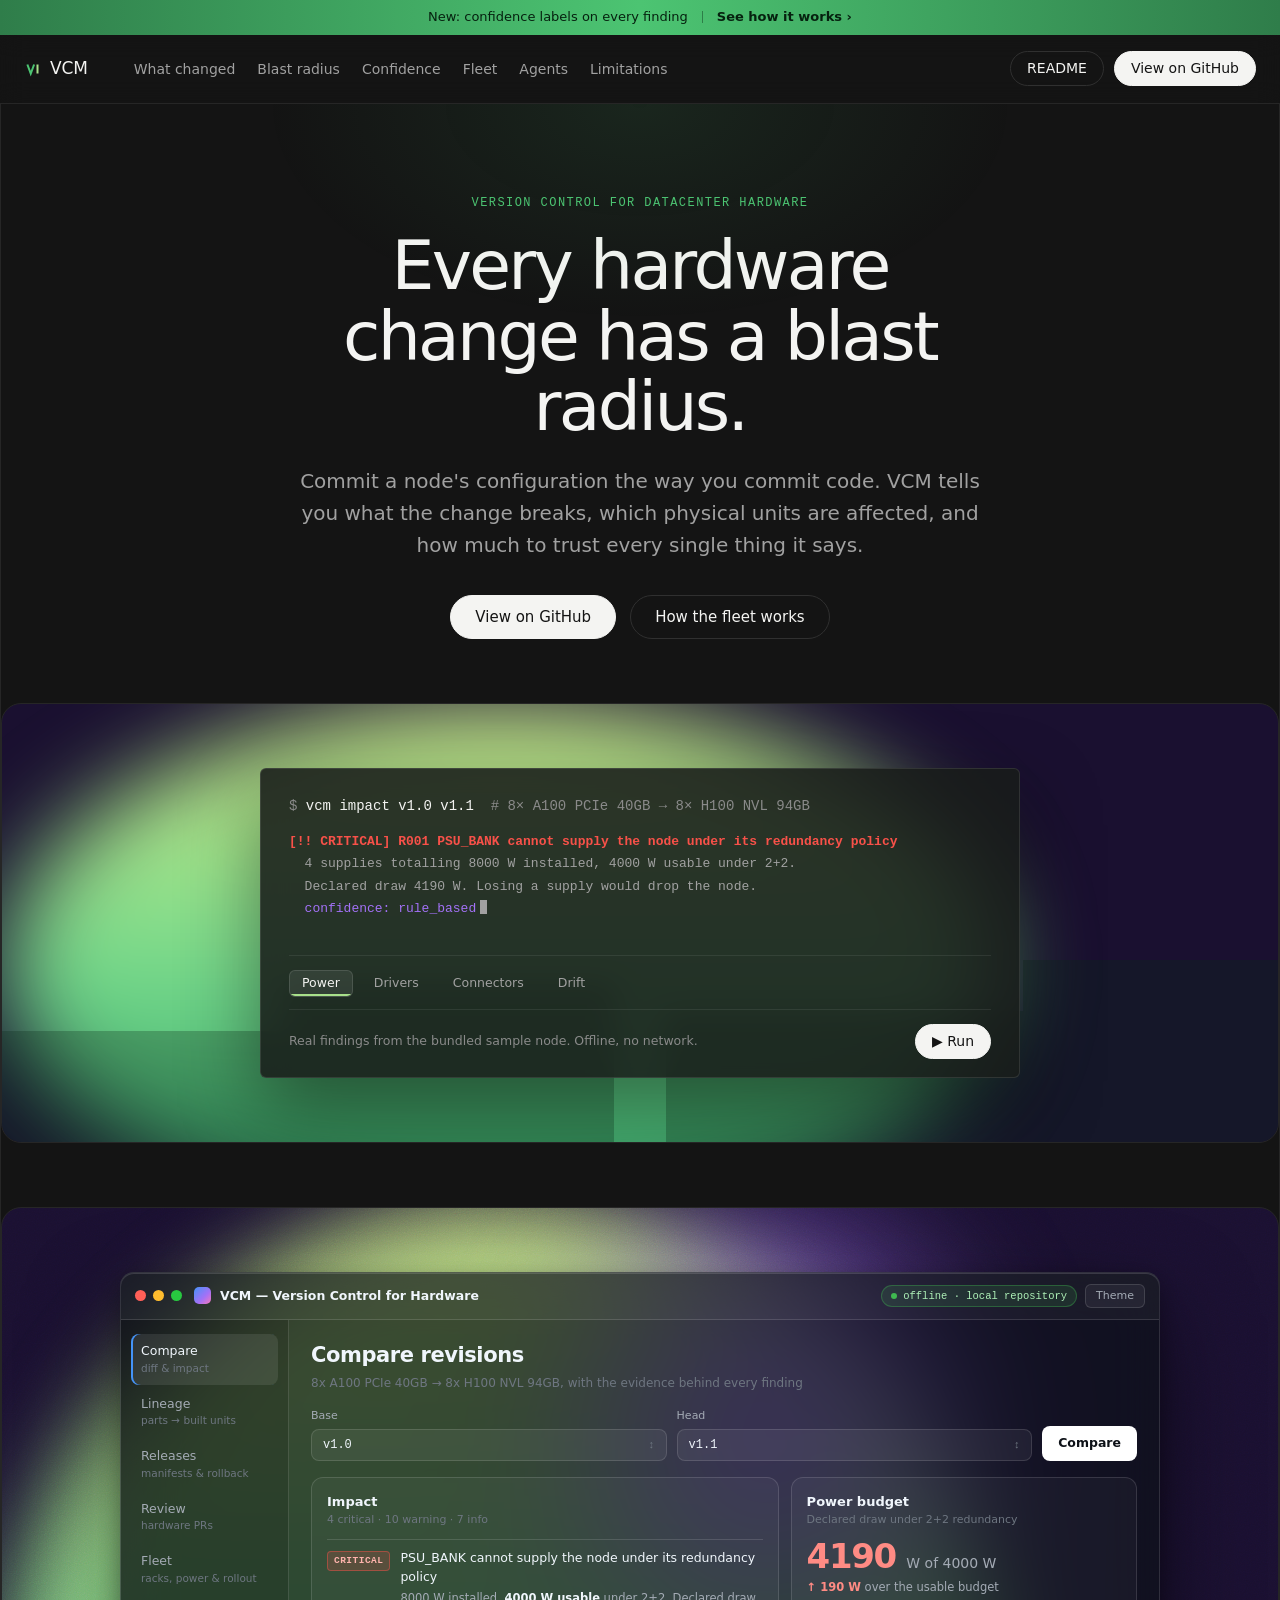
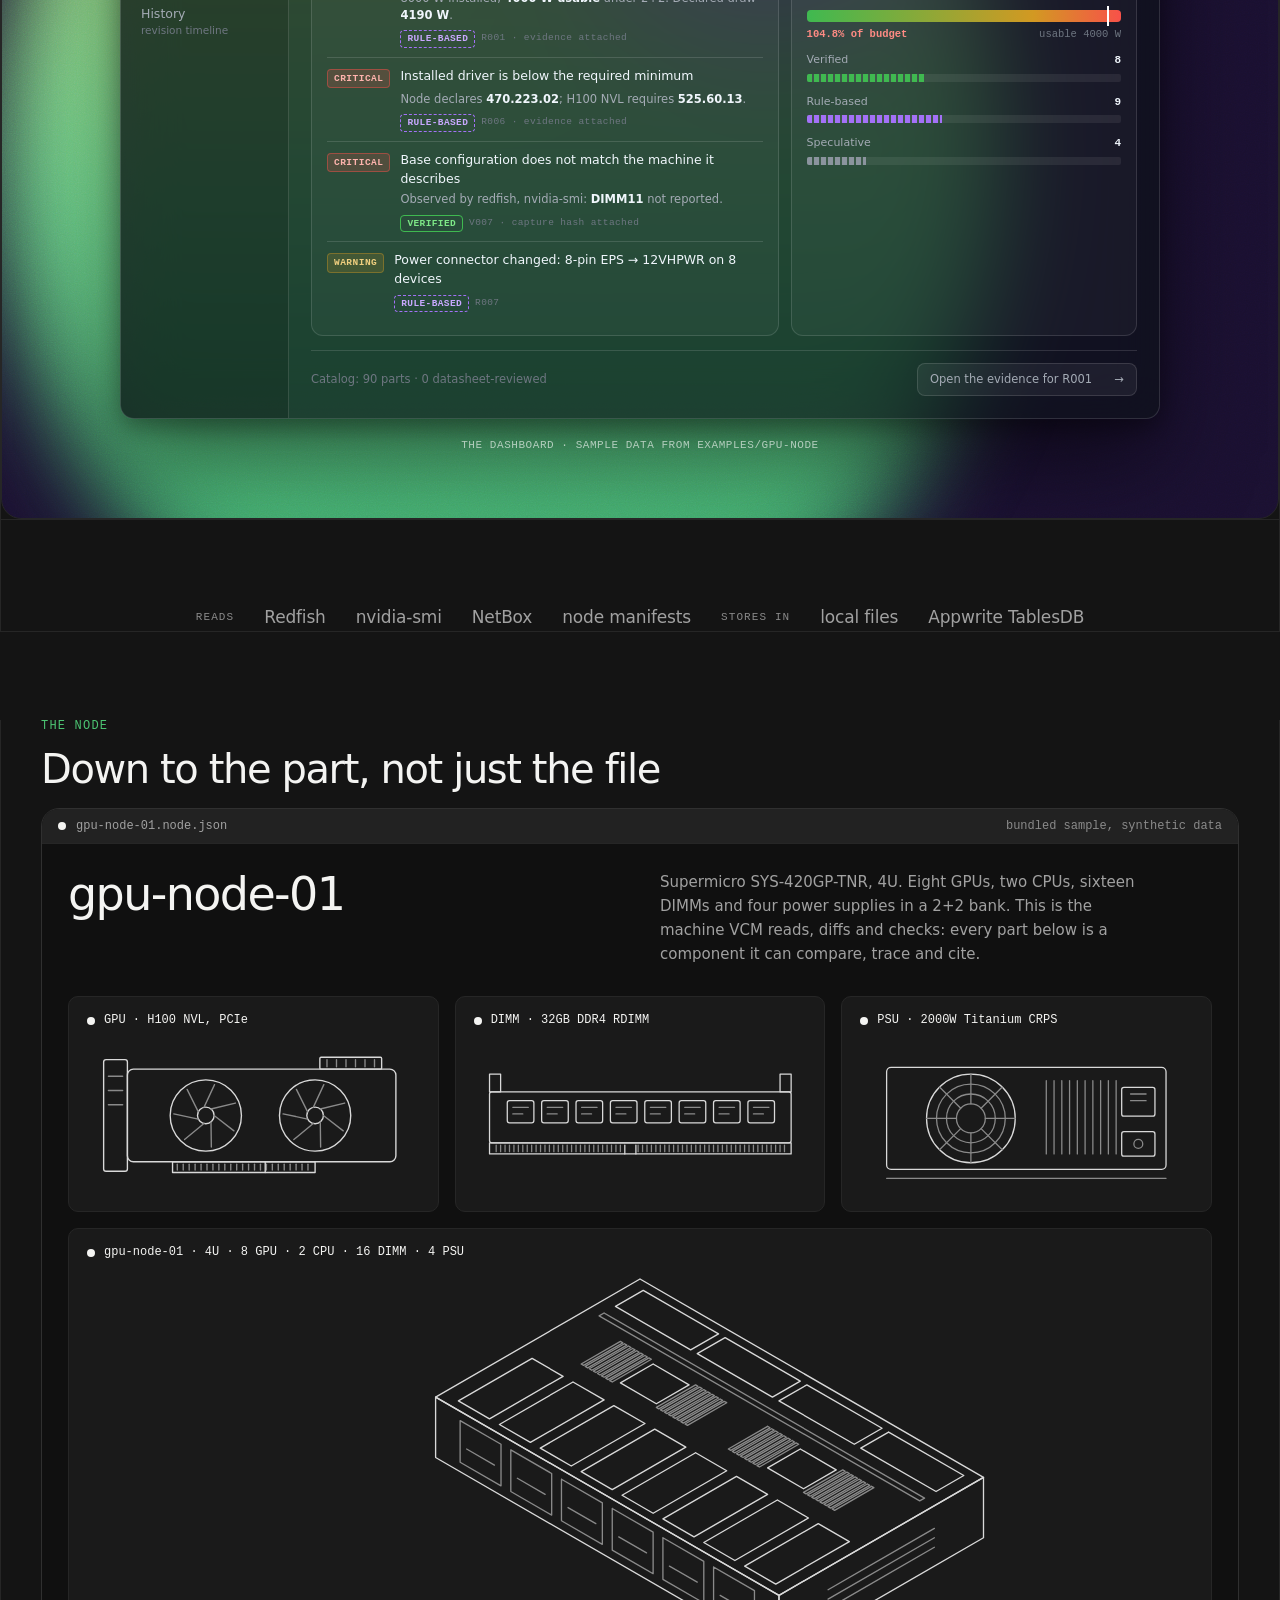
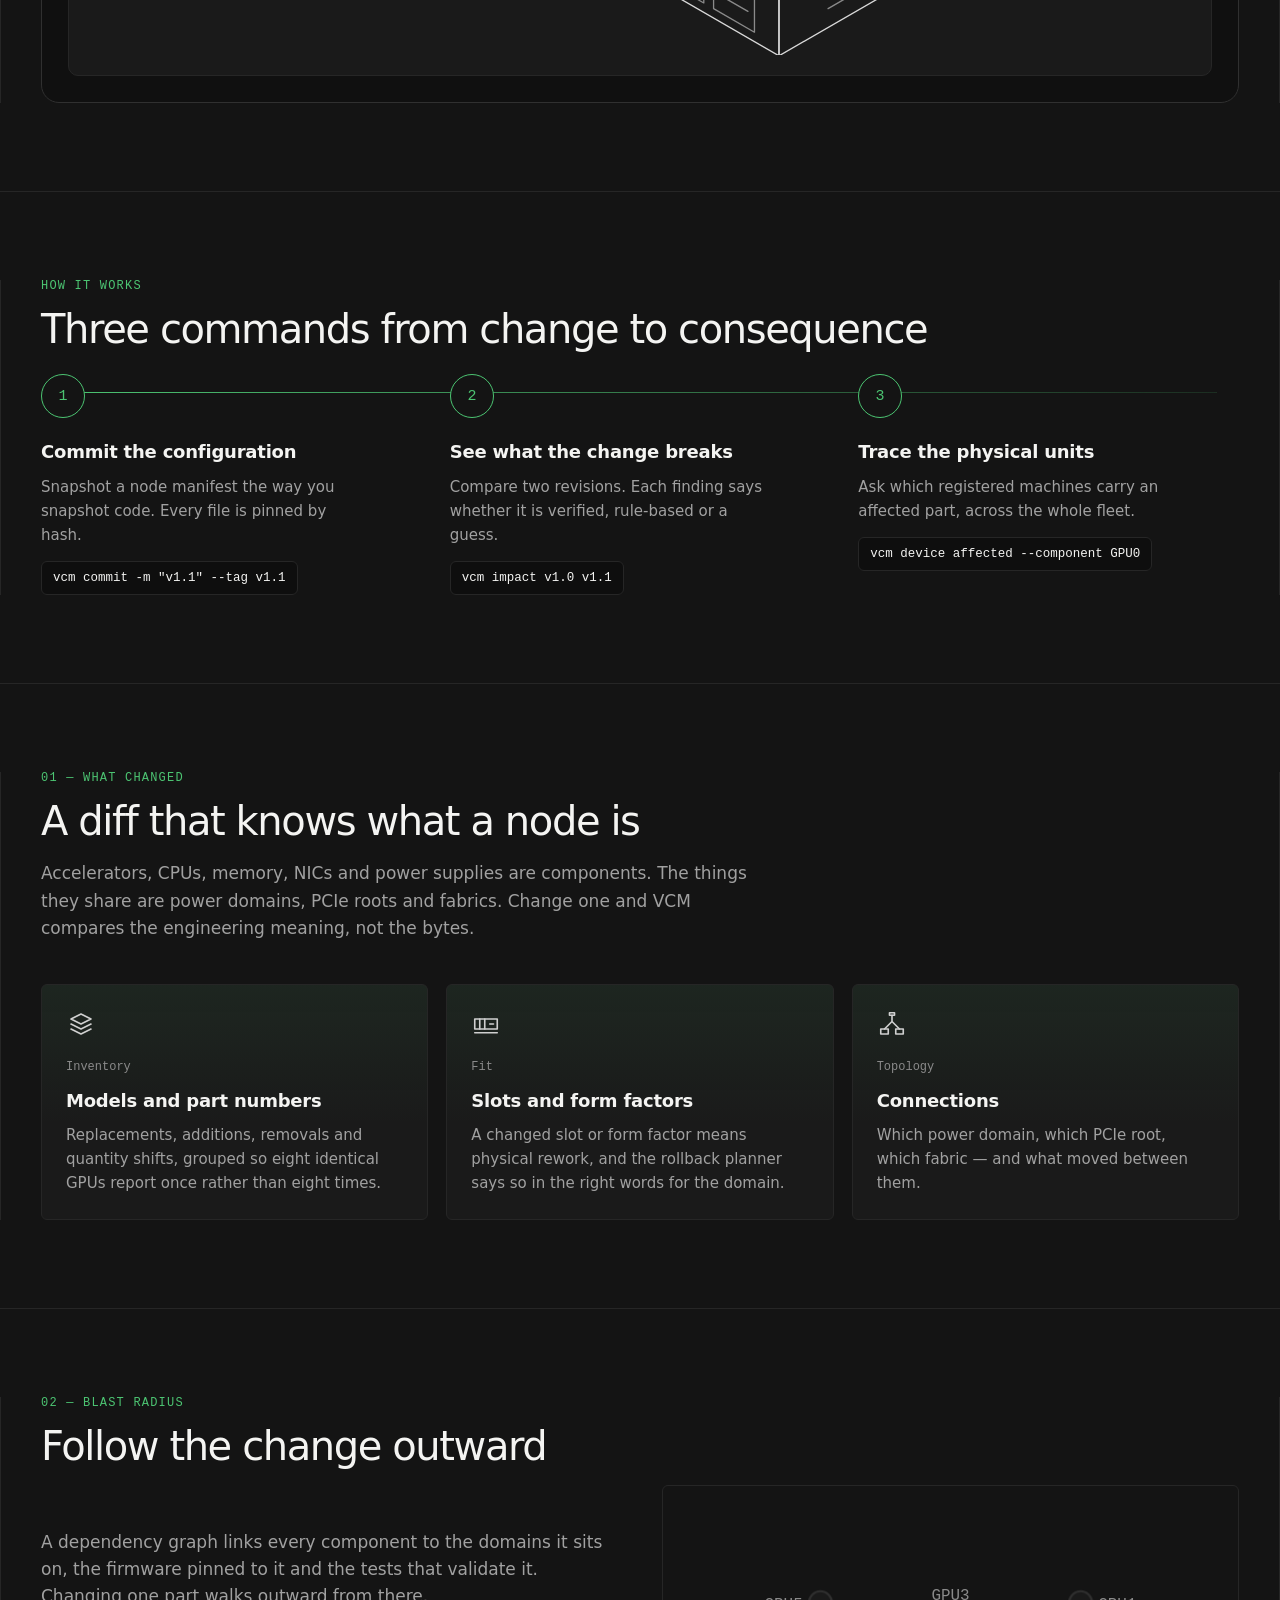
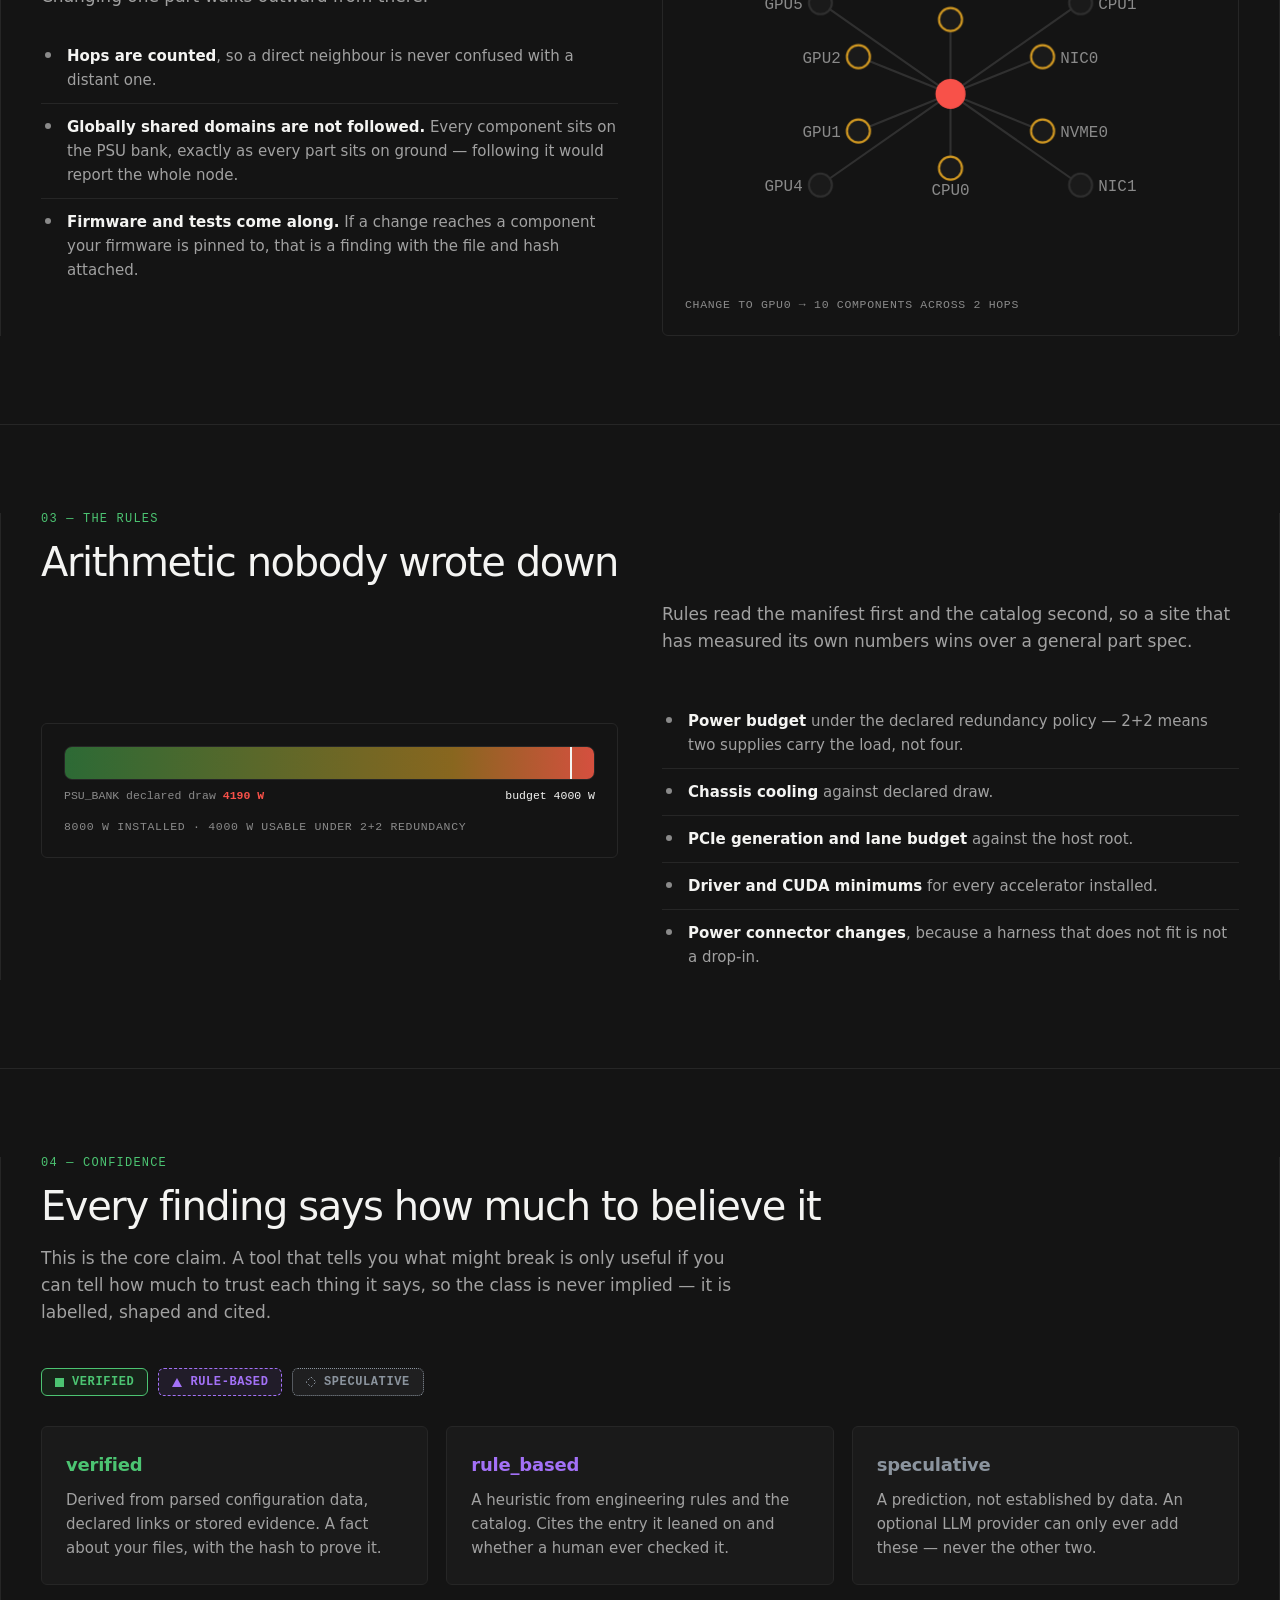
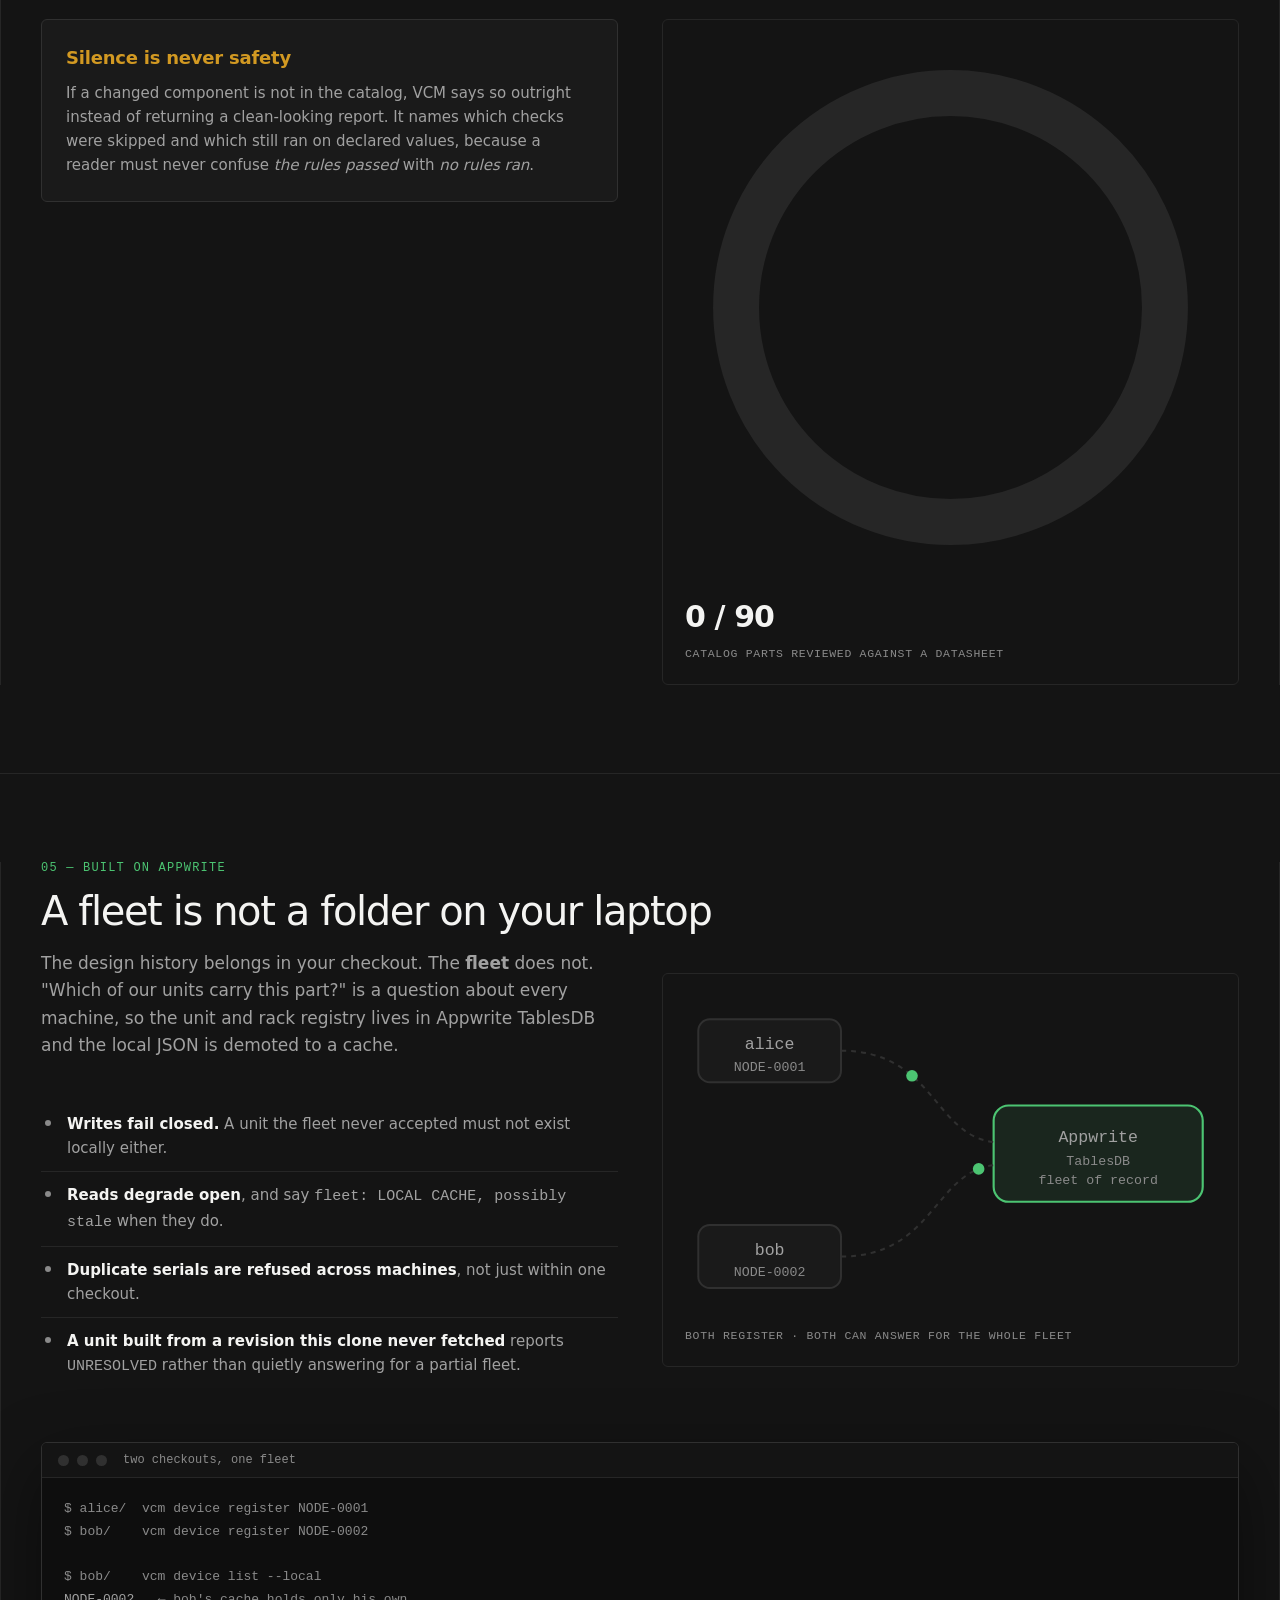
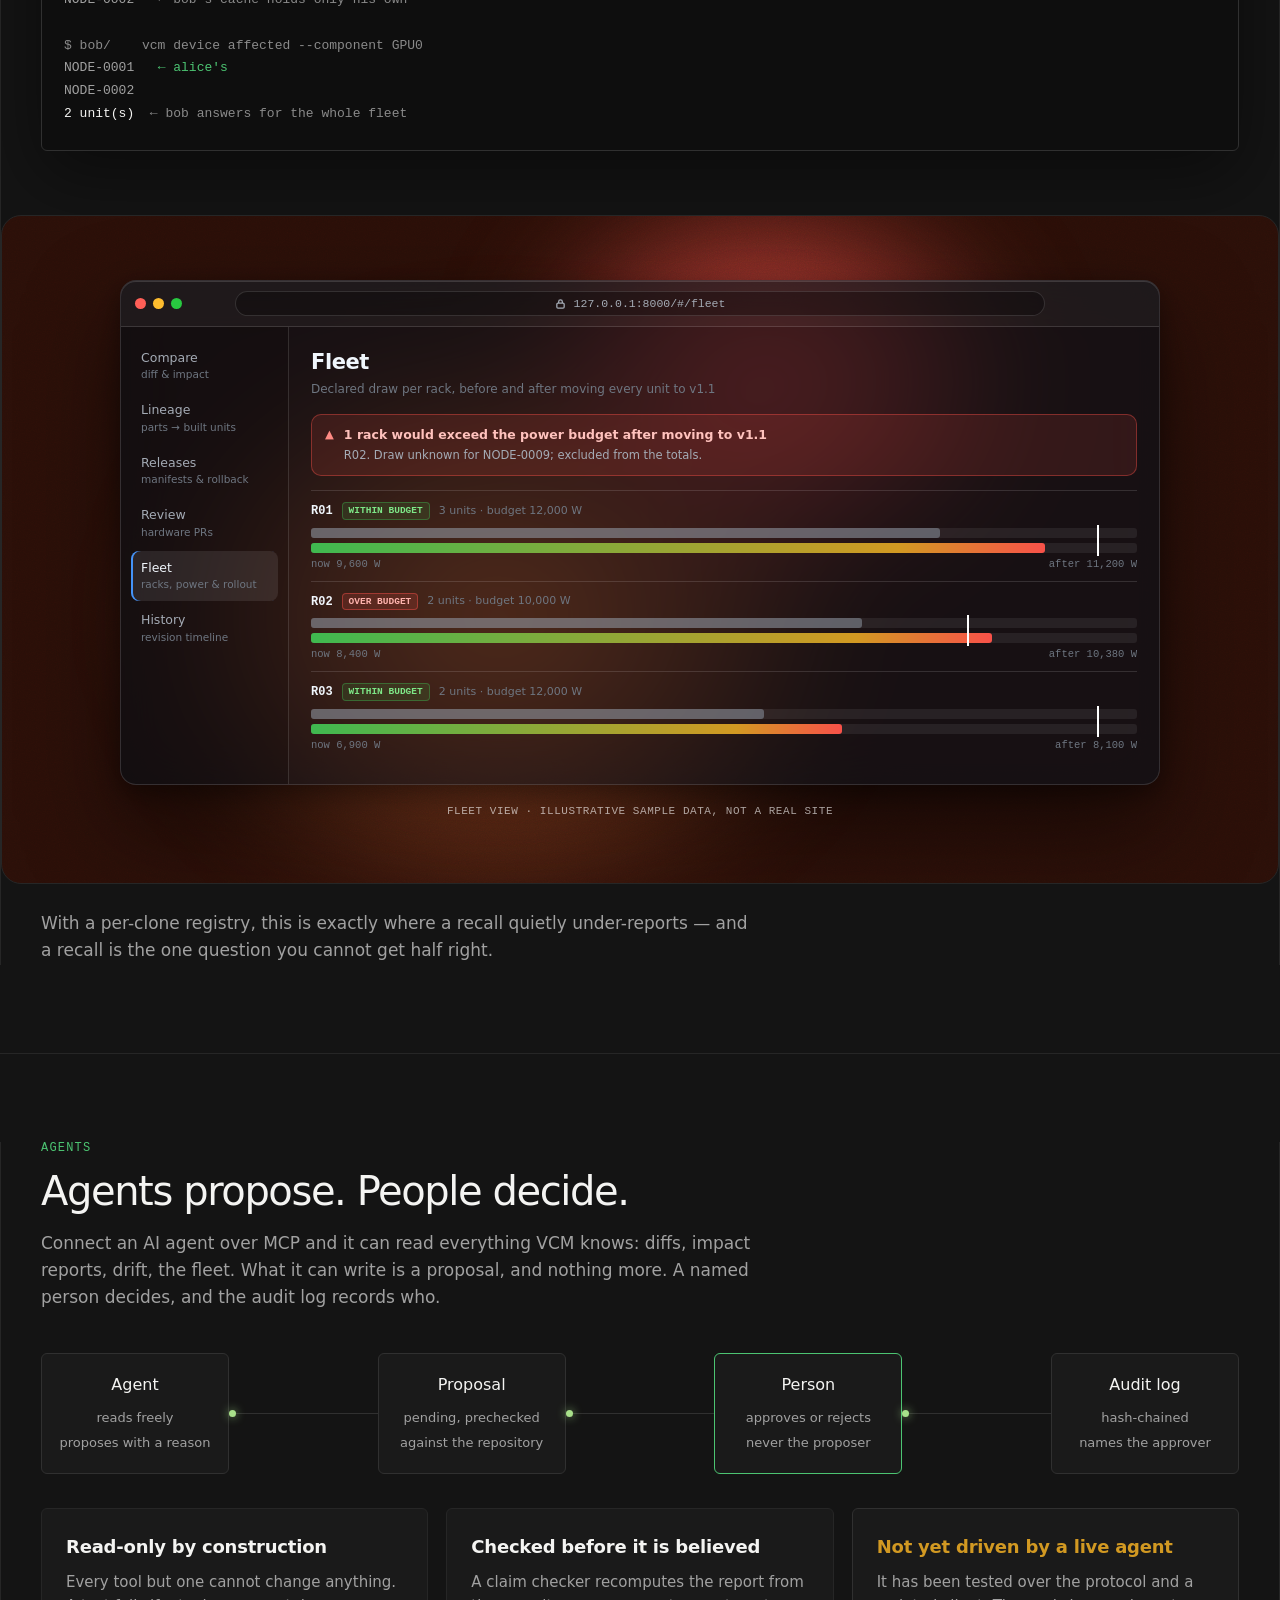
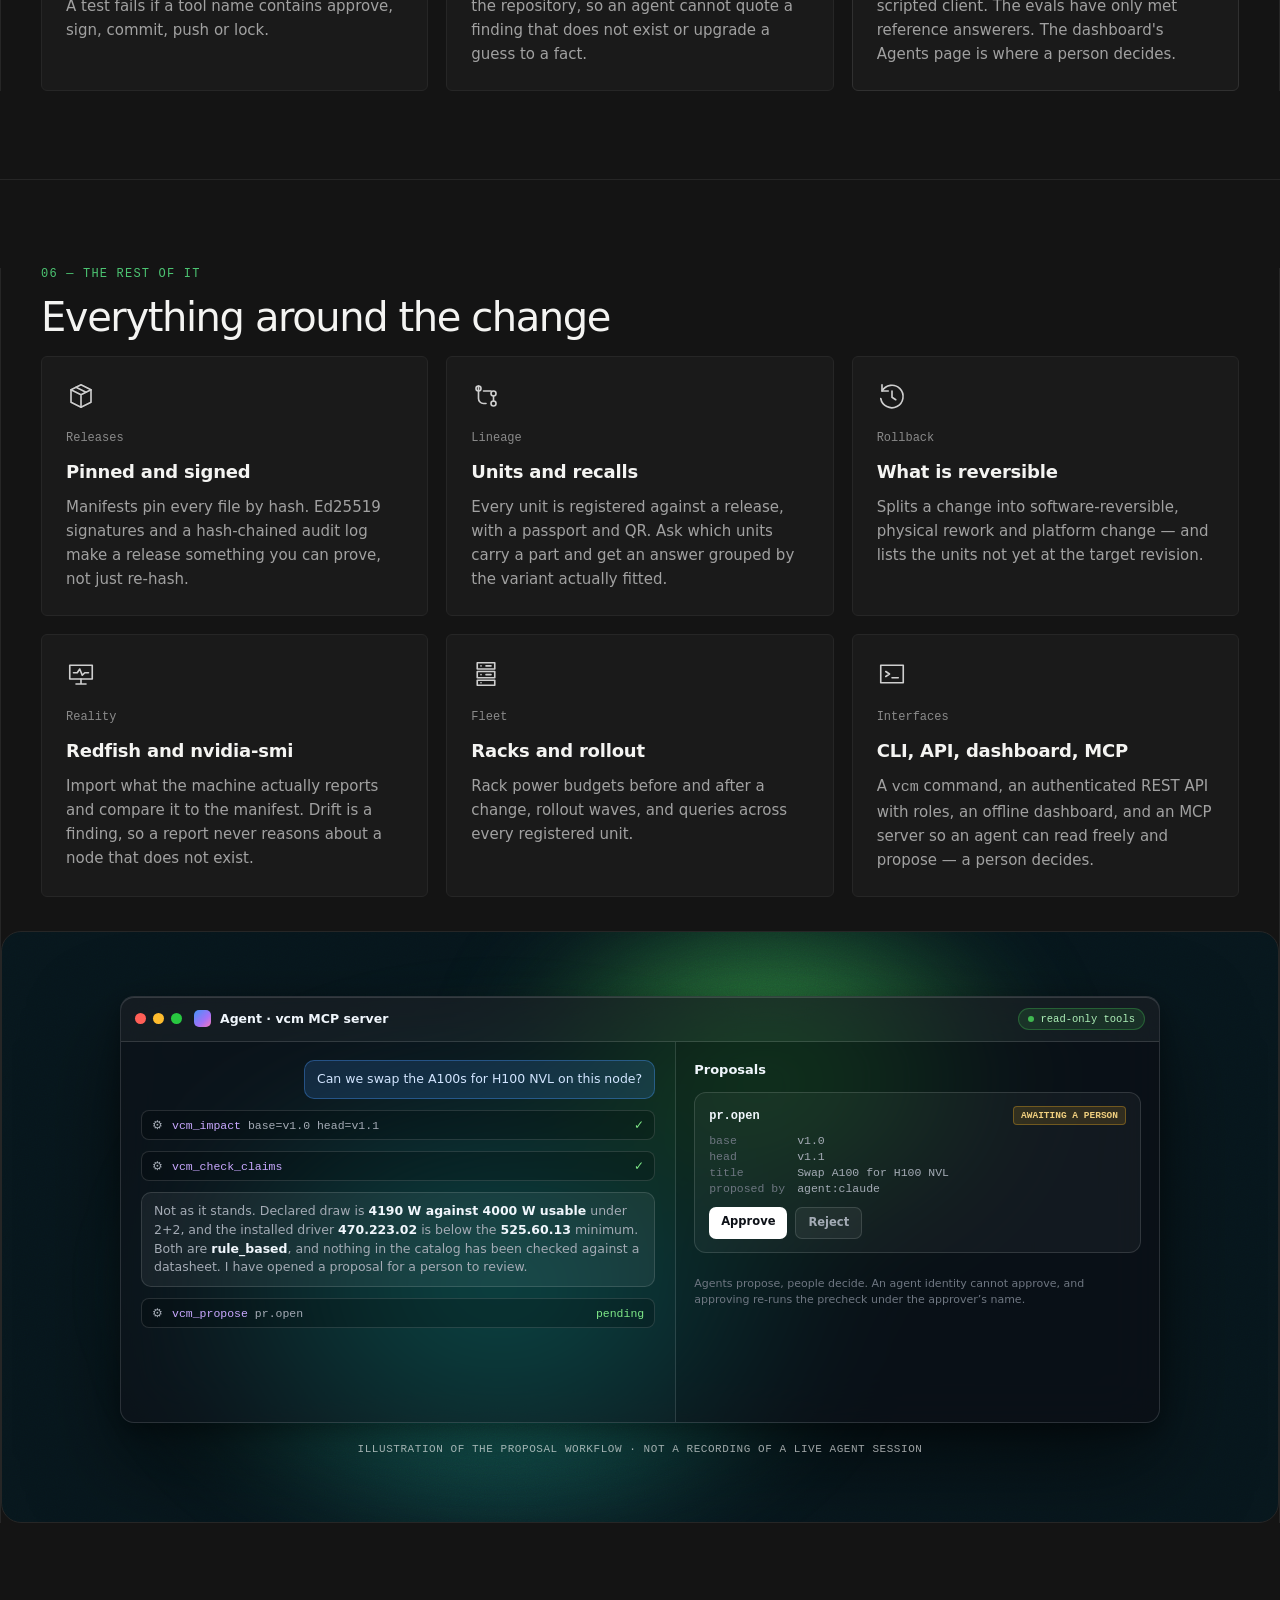
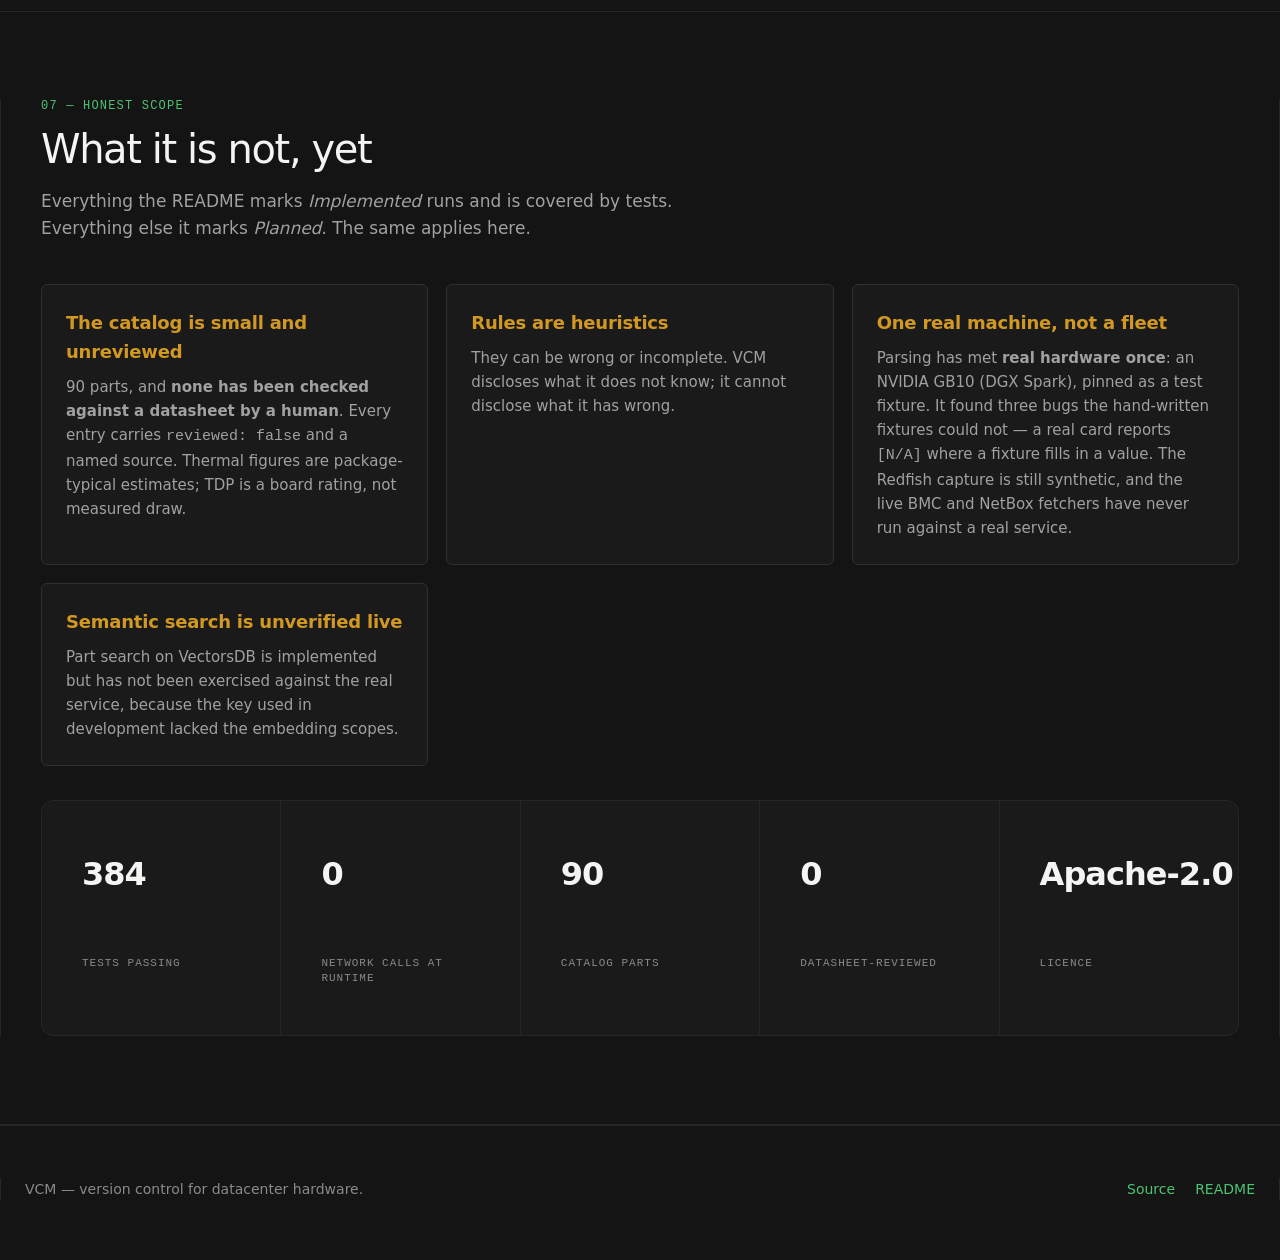
==== commit 2c7cb02a: "Correct the landing page's stale counts and add social preview tags The page claimed 352 tests; the " ====
--- a/site/index.html
+++ b/site/index.html
@@ -6,6 +6,16 @@
 <title>VCM &mdash; version control for datacenter hardware</title>
 <meta name="description" content="Commit a node's configuration, see what a change breaks, and trace which physical units are affected. Every finding says how much to trust it.">
 <link rel="icon" href="data:image/svg+xml,%3Csvg xmlns='http://www.w3.org/2000/svg' viewBox='0 0 16 16'%3E%3Crect width='16' height='16' rx='3' fill='%23141414'/%3E%3Cpath d='M3 4l3 8 3-8' stroke='%234cc472' stroke-width='1.6' fill='none'/%3E%3Cpath d='M11 4v8' stroke='%23a8e08a' stroke-width='1.6'/%3E%3C/svg%3E">
+<meta name="theme-color" content="#0d0f0e">
+<link rel="canonical" href="https://github.com/solomonwilsonr/-vcm-hardware">
+<meta property="og:type" content="website">
+<meta property="og:site_name" content="VCM">
+<meta property="og:title" content="VCM — version control for datacenter hardware">
+<meta property="og:description" content="Commit a node's configuration, see what a change breaks, and trace which physical units are affected. Every finding says how much to trust it.">
+<meta property="og:url" content="https://github.com/solomonwilsonr/-vcm-hardware">
+<meta name="twitter:card" content="summary_large_image">
+<meta name="twitter:title" content="VCM — version control for datacenter hardware">
+<meta name="twitter:description" content="Semantic diff, blast radius and a shared fleet of record. Every finding is labelled verified, rule_based or speculative.">
 <link rel="stylesheet" href="style.css">
 </head>
 <body>
@@ -564,12 +574,18 @@
       <div class="card honest"><h3>Rules are heuristics</h3>
         <p>They can be wrong or incomplete. VCM discloses what it does not know; it cannot disclose
            what it has wrong.</p></div>
+      <div class="card honest"><h3>One real machine, not a fleet</h3>
+         <p>Parsing has met <b>real hardware once</b>: an NVIDIA GB10 (DGX Spark), pinned as a test
+            fixture. It found three bugs the hand-written fixtures could not &mdash; a real card
+            reports <code>[N/A]</code> where a fixture fills in a value. The Redfish capture is
+            still synthetic, and the live BMC and NetBox fetchers have never run against a real
+            service.</p></div>
       <div class="card honest"><h3>Semantic search is unverified live</h3>
         <p>Part search on VectorsDB is implemented but has not been exercised against the real
            service, because the key used in development lacked the embedding scopes.</p></div>
     </div>
     <div class="stats" style="margin-top:34px" data-reveal>
-      <div><div class="n counter" data-count="352">352</div><div class="l">tests passing</div></div>
+      <div><div class="n counter" data-count="384">384</div><div class="l">tests passing</div></div>
       <div><div class="n counter" data-count="0">0</div><div class="l">network calls at runtime</div></div>
       <div><div class="n counter" data-count="90">90</div><div class="l">catalog parts</div></div>
       <div><div class="n counter" data-count="0">0</div><div class="l">datasheet-reviewed</div></div>
